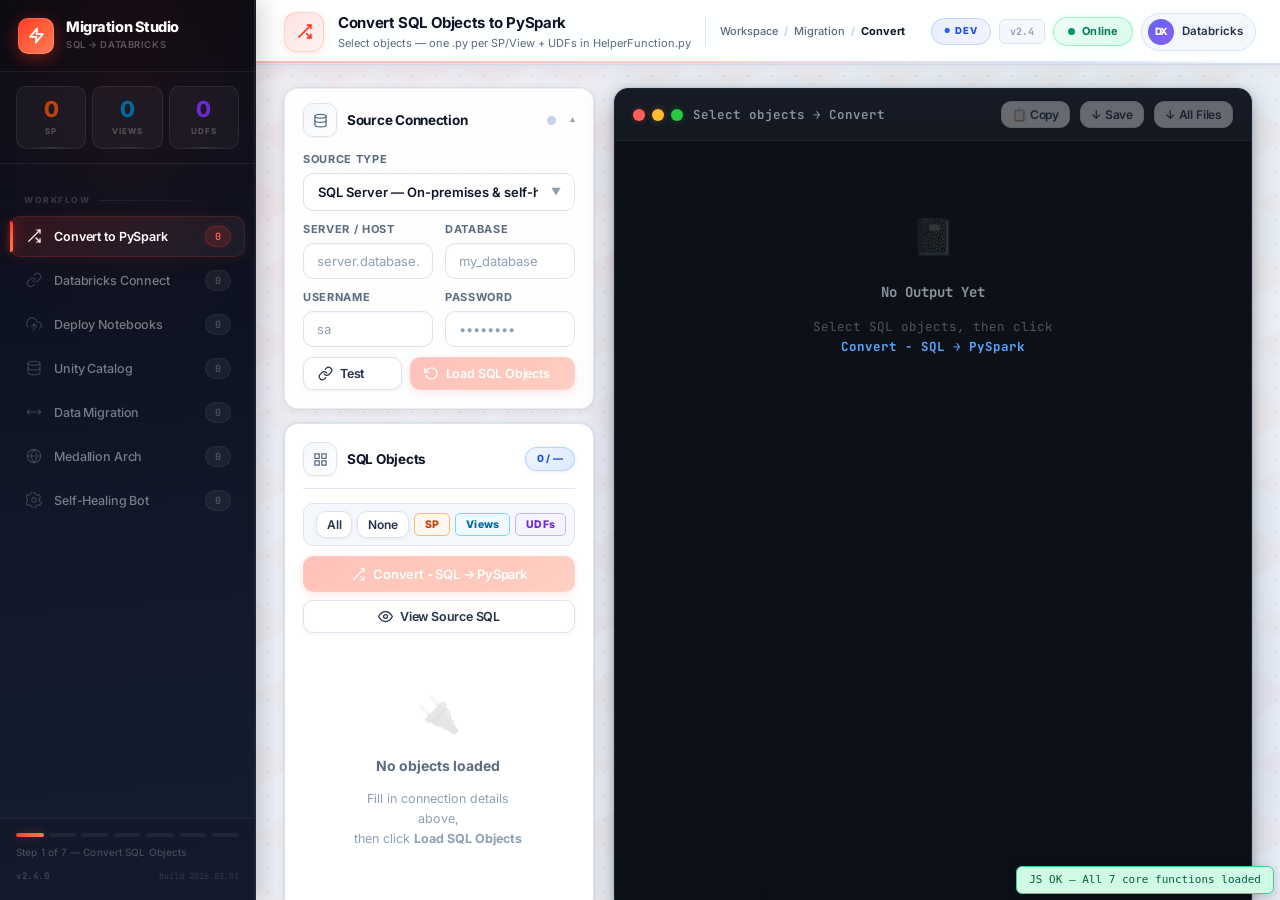
==== templates/index.html @ 10f0c303 "Initial commit: SQL to Databricks Migration Studio" ====
<!DOCTYPE html>
<html lang="en">
<head>
<meta charset="UTF-8">
<meta name="viewport" content="width=device-width, initial-scale=1.0">
<title>SQL → Databricks Migration Studio</title>
<link rel="preconnect" href="https://fonts.googleapis.com">
<link href="https://fonts.googleapis.com/css2?family=Inter:wght@300;400;500;600;700;800&family=JetBrains+Mono:wght@400;500&display=swap" rel="stylesheet">
<style>
:root {
  --font: 'Inter', system-ui, -apple-system, sans-serif;
  --font-mono: 'JetBrains Mono', 'Cascadia Code', 'Fira Code', monospace;
  /* ── Enterprise dark sidebar ── */
  --sb-bg: linear-gradient(175deg, #080b14 0%, #0d1120 30%, #111829 60%, #141e32 100%);
  --sb-surface: rgba(255,255,255,.04);
  --sb-border: rgba(255,255,255,.07);
  --sb-text: rgba(255,255,255,.44);
  --sb-text-hover: rgba(255,255,255,.82);
  --sb-text-active: #ffffff;
  /* ── Accent — Databricks signature red-orange ── */
  --accent-primary: #FF3621;
  --accent-primary-hover: #E82D18;
  --accent-glow: rgba(255,54,33,.15);
  --accent-glow-strong: rgba(255,54,33,.28);
  --accent-gradient: linear-gradient(135deg, #FF3621 0%, #FF5E3A 45%, #FF7A56 100%);
  /* ── Blues ── */
  --blue: #2563EB;
  --blue-light: #EFF6FF;
  --blue-border: #93C5FD;
  --blue-fg: #1D4ED8;
  /* ── Greens ── */
  --green: #059669;
  --green-light: #ECFDF5;
  --green-border: #6EE7B7;
  --green-fg: #047857;
  /* ── Reds ── */
  --red: #DC2626;
  --red-light: #FEF2F2;
  --red-border: #FCA5A5;
  --red-fg: #B91C1C;
  /* ── Amber ── */
  --amber: #D97706;
  --amber-light: #FFFBEB;
  --amber-border: #FCD34D;
  --amber-fg: #92400E;
  /* ── Type badges ── */
  --sp-c: #C2410C; --sp-bg: #FFF7ED; --sp-b: #FDBA74;
  --vw-c: #0369A1; --vw-bg: #F0F9FF; --vw-b: #7DD3FC;
  --udf-c: #6D28D9; --udf-bg: #F5F3FF; --udf-b: #C4B5FD;
  /* ── Content area ── */
  --bg: #EDF1F8;
  --surface: #FFFFFF;
  --surface-2: #F4F7FC;
  --surface-3: #E4ECF5;
  --border: #DDE4EF;
  --border-2: #C6D2E5;
  /* ── Text ── */
  --t1: #0D1526;
  --t2: #253148;
  --t3: #5A6B82;
  --t4: #8FA0B5;
  /* ── Radii ── */
  --r-xs: 4px; --r-sm: 6px; --r: 10px; --r-lg: 14px; --r-xl: 20px;
  /* ── Enterprise elevation system ── */
  --shadow-xs: 0 1px 2px rgba(13,21,38,.06);
  --shadow-sm: 0 1px 4px rgba(13,21,38,.08), 0 1px 2px rgba(13,21,38,.04);
  --shadow: 0 4px 8px -1px rgba(13,21,38,.1), 0 2px 4px -2px rgba(13,21,38,.06);
  --shadow-md: 0 12px 24px -4px rgba(13,21,38,.12), 0 4px 10px -4px rgba(13,21,38,.08);
  --shadow-lg: 0 24px 48px -8px rgba(13,21,38,.15), 0 8px 16px -6px rgba(13,21,38,.08);
  --shadow-card: 0 0 0 1px rgba(13,21,38,.05), 0 2px 10px rgba(13,21,38,.07);
  --shadow-card-hover: 0 0 0 1.5px rgba(37,99,235,.2), 0 8px 28px rgba(13,21,38,.12), 0 0 24px rgba(37,99,235,.05);
  /* ── Animation ── */
  --ease: 0.2s cubic-bezier(0.4, 0, 0.2, 1);
  --ease-spring: 0.35s cubic-bezier(0.34, 1.56, 0.64, 1);
  --ease-smooth: 0.4s cubic-bezier(0.25, 0.1, 0.25, 1);
  /* ── Layout ── */
  --sw: 256px;
  --hh: 64px;
}

/* ── RESET ── */
*,*::before,*::after { box-sizing:border-box; margin:0; padding:0; }
html, body { height:100%; overflow:hidden; }
body {
  background:var(--bg); color:var(--t1); font-family:var(--font);
  font-size:13.5px; line-height:1.55;
  -webkit-font-smoothing:antialiased; -moz-osx-font-smoothing:grayscale;
}

/* ── SCROLLBAR (enterprise thin) ── */
::-webkit-scrollbar { width:5px; height:5px; }
::-webkit-scrollbar-track { background:rgba(0,0,0,.04); }
::-webkit-scrollbar-thumb { background:var(--border-2); border-radius:99px; }
::-webkit-scrollbar-thumb:hover { background:var(--t4); }

/* ── FOCUS RING ── */
*:focus-visible { outline:2px solid rgba(37,99,235,.5); outline-offset:2px; border-radius:4px; }

/* ── APP LAYOUT ── */
#app { display:flex; height:100vh; }

/* ════════════════════════════════════════════════════════
   ANIMATED MESH-GRADIENT BACKGROUND (Databricks-inspired)
   ════════════════════════════════════════════════════════ */
#content::before {
  content:''; position:absolute; inset:0; z-index:0; pointer-events:none;
  background:
    radial-gradient(ellipse 60% 50% at 10% 15%, rgba(255,54,33,.05) 0%, transparent 70%),
    radial-gradient(ellipse 45% 55% at 90% 80%, rgba(37,99,235,.05) 0%, transparent 70%),
    radial-gradient(ellipse 50% 40% at 50% 50%, rgba(99,102,241,.03) 0%, transparent 70%),
    radial-gradient(ellipse 40% 35% at 80% 10%, rgba(5,150,105,.03) 0%, transparent 70%);
  animation:meshDrift 20s ease-in-out infinite alternate;
}
@keyframes meshDrift {
  0%   { opacity:.7; filter:hue-rotate(0deg); }
  50%  { opacity:1;  filter:hue-rotate(8deg); }
  100% { opacity:.7; filter:hue-rotate(-4deg); }
}

/* Subtle floating geometric pattern overlay */
#content::after {
  content:''; position:absolute; inset:0; z-index:0; pointer-events:none; opacity:.018;
  background-image:
    linear-gradient(30deg, var(--accent-primary) 12%, transparent 12.5%, transparent 87%, var(--accent-primary) 87.5%, var(--accent-primary)),
    linear-gradient(150deg, var(--accent-primary) 12%, transparent 12.5%, transparent 87%, var(--accent-primary) 87.5%, var(--accent-primary)),
    linear-gradient(30deg, var(--accent-primary) 12%, transparent 12.5%, transparent 87%, var(--accent-primary) 87.5%, var(--accent-primary)),
    linear-gradient(150deg, var(--accent-primary) 12%, transparent 12.5%, transparent 87%, var(--accent-primary) 87.5%, var(--accent-primary)),
    linear-gradient(60deg, rgba(59,130,246,.6) 25%, transparent 25.5%, transparent 75%, rgba(59,130,246,.6) 75%, rgba(59,130,246,.6)),
    linear-gradient(60deg, rgba(59,130,246,.6) 25%, transparent 25.5%, transparent 75%, rgba(59,130,246,.6) 75%, rgba(59,130,246,.6));
  background-size:80px 140px;
  background-position:0 0, 0 0, 40px 70px, 40px 70px, 0 0, 40px 70px;
  animation:patternShift 30s linear infinite;
}
@keyframes patternShift {
  0%   { transform:translateX(0) translateY(0); }
  100% { transform:translateX(40px) translateY(70px); }
}

/* ════════════════════════════════════════════════════════════════════════════
   SIDEBAR — Premium glassmorphism dark panel
   ════════════════════════════════════════════════════════════════════════════ */
#sidebar {
  width:var(--sw); flex-shrink:0; background:var(--sb-bg);
  display:flex; flex-direction:column; overflow:hidden;
  border-right:1px solid rgba(255,255,255,.06);
  position:relative; z-index:10;
  box-shadow:4px 0 24px rgba(0,0,0,.2);
}
/* Ambient glow on sidebar */
#sidebar::before {
  content:''; position:absolute; top:-40%; left:-30%; width:160%; height:80%;
  background:radial-gradient(ellipse, rgba(255,54,33,.08) 0%, transparent 70%);
  pointer-events:none; z-index:0;
  animation:sidebarGlow 12s ease-in-out infinite alternate;
}
@keyframes sidebarGlow {
  0%   { opacity:.5; transform:translateY(0); }
  100% { opacity:1;  transform:translateY(20%); }
}
#sidebar::after {
  content:''; position:absolute; top:0; right:0; bottom:0; width:1px;
  background:linear-gradient(180deg, rgba(255,255,255,.1) 0%, rgba(255,54,33,.1) 50%, rgba(255,255,255,.03) 100%);
  z-index:1;
}

/* Logo area */
.sb-logo {
  padding:0 18px; height:72px;
  display:flex; align-items:center; flex-shrink:0;
  border-bottom:1px solid var(--sb-border);
  position:relative; z-index:1;
  background:rgba(0,0,0,.12);
}
.brand { display:flex; align-items:center; gap:12px; }
.brand-ico {
  width:36px; height:36px; flex-shrink:0; display:flex; align-items:center; justify-content:center;
  position:relative; border-radius:10px;
  background:var(--accent-gradient);
  box-shadow:0 4px 16px rgba(255,54,33,.4), 0 0 0 1px rgba(255,255,255,.15) inset;
  transition:all .3s ease;
}
.brand-ico:hover { transform:scale(1.08) rotate(-2deg); box-shadow:0 6px 24px rgba(255,54,33,.5); }
.brand-ico svg { width:17px; height:17px; fill:none; stroke:#fff; stroke-width:2.5; stroke-linecap:round; stroke-linejoin:round; position:relative; z-index:1; }
.brand-name { font-size:14.5px; font-weight:800; color:#fff; letter-spacing:-.03em; line-height:1.2; }
.brand-sub { font-size:9.5px; color:rgba(255,255,255,.3); margin-top:3px; font-weight:600; letter-spacing:.06em; text-transform:uppercase; }
/* Stats bar */
.sb-stats {
  display:grid; grid-template-columns:1fr 1fr 1fr; gap:6px;
  padding:14px 16px; border-bottom:1px solid var(--sb-border); flex-shrink:0;
  position:relative; z-index:1;
}
.stat-pill {
  background:rgba(255,255,255,.04); border:1px solid rgba(255,255,255,.07); border-radius:10px;
  padding:11px 6px; text-align:center; transition:all .25s ease;
  position:relative; overflow:hidden; cursor:default;
}
.stat-pill::before {
  content:''; position:absolute; inset:0; opacity:0;
  background:linear-gradient(135deg, rgba(255,255,255,.07) 0%, transparent 100%);
  transition:opacity .25s;
}
.stat-pill::after {
  content:''; position:absolute; bottom:0; left:20%; right:20%; height:1px;
  background:linear-gradient(90deg, transparent, rgba(255,255,255,.12), transparent);
}
.stat-pill:hover::before { opacity:1; }
.stat-pill:hover { border-color:rgba(255,255,255,.14); transform:translateY(-2px); box-shadow:0 4px 16px rgba(0,0,0,.2); }
.stat-pill .n { font-size:22px; font-weight:800; line-height:1; position:relative; }
.stat-pill .l { font-size:8px; color:rgba(255,255,255,.26); text-transform:uppercase; letter-spacing:.12em; margin-top:5px; font-weight:700; position:relative; }

/* ── Source Analysis Card ── */
.an-distbar { height:8px; background:rgba(0,0,0,.06); border-radius:4px; overflow:hidden; margin:0 16px 14px; }
.an-distbar-inner { height:100%; display:flex; border-radius:4px; overflow:hidden; }
.an-bar-seg { height:100%; transition:width .5s ease; }
.an-types { display:grid; grid-template-columns:1fr 1fr 1fr; gap:8px; margin:0 16px 14px; }
.an-type-block { border:1px solid; border-radius:8px; padding:10px 6px; text-align:center; }
.an-type-n { display:block; font-size:20px; font-weight:800; line-height:1; }
.an-type-l { display:block; font-size:9px; color:var(--t3); text-transform:uppercase; letter-spacing:.08em; margin-top:3px; font-weight:600; }
.an-tabs { display:flex; border-bottom:1px solid var(--border); margin:0 16px 0; }
.an-tab { flex:1; background:none; border:none; border-bottom:2px solid transparent; padding:7px 4px; font-size:10.5px; font-weight:700; color:var(--t3); cursor:pointer; font-family:var(--font); letter-spacing:.06em; text-transform:uppercase; transition:all .15s; margin-bottom:-1px; }
.an-tab.active { color:var(--accent-primary); border-bottom-color:var(--accent-primary); }
.an-tab:hover:not(.active) { color:var(--t2); background:var(--hover); }
.an-list { max-height:170px; overflow-y:auto; padding:6px 0 6px; }
.an-item { display:flex; align-items:center; gap:8px; padding:6px 16px; cursor:pointer; transition:background .12s; }
.an-item:hover { background:var(--hover); }
.an-item-dot { width:6px; height:6px; border-radius:50%; flex-shrink:0; }
.an-item-name { flex:1; font-size:11.5px; color:var(--t1); font-weight:500; white-space:nowrap; overflow:hidden; text-overflow:ellipsis; }
.an-cx { font-size:9px; font-weight:800; padding:2px 6px; border-radius:4px; letter-spacing:.05em; flex-shrink:0; text-transform:uppercase; }
.an-empty { padding:16px; font-size:12px; color:var(--t3); text-align:center; }
.an-sel-row { display:flex; align-items:center; justify-content:space-between; padding:8px 16px 10px; border-top:1px solid var(--border); margin-top:4px; }
.an-sel-label { font-size:10.5px; color:var(--t3); font-weight:600; }
.an-sel-badges { display:flex; gap:5px; }
.an-sel-badge { font-size:9px; font-weight:800; padding:2px 7px; border-radius:99px; min-width:18px; text-align:center; transition:opacity .2s; }

/* Navigation */
.sb-nav { flex:1; padding:14px 10px; display:flex; flex-direction:column; gap:3px; overflow-y:auto; position:relative; z-index:1; }
.sb-sec {
  font-size:9px; font-weight:800; color:rgba(255,255,255,.18);
  text-transform:uppercase; letter-spacing:.16em; padding:14px 12px 6px; user-select:none;
}
.nav-btn {
  display:flex; align-items:center; gap:10px; padding:10px 14px; width:100%;
  border:none; background:transparent; color:var(--sb-text); border-radius:var(--r);
  cursor:pointer; font-size:12.5px; font-weight:500; text-align:left;
  font-family:var(--font); transition:all .18s ease; position:relative;
  letter-spacing:-.01em;
}
.nav-btn:hover {
  background:rgba(255,255,255,.06); color:var(--sb-text-hover);
  transform:translateX(3px);
}
.nav-btn.active {
  background:linear-gradient(135deg, rgba(255,54,33,.14) 0%, rgba(255,255,255,.05) 100%);
  color:#fff; font-weight:600;
  box-shadow:0 0 0 1px rgba(255,54,33,.18) inset, 0 2px 12px rgba(255,54,33,.1);
}
.nav-btn.active::before {
  content:''; position:absolute; left:0; top:5px; bottom:5px; width:3px;
  background:var(--accent-gradient); border-radius:0 4px 4px 0;
  box-shadow:0 0 14px rgba(255,54,33,.6), 0 0 5px rgba(255,54,33,.4);
}
.nav-ico { width:20px; height:20px; display:flex; align-items:center; justify-content:center; flex-shrink:0; opacity:.4; transition:all var(--ease); }
.nav-btn.active .nav-ico { opacity:1; filter:drop-shadow(0 0 4px rgba(255,54,33,.3)); }
.nav-btn:hover .nav-ico { opacity:.65; }
.nav-ico svg { width:16px; height:16px; fill:none; stroke:currentColor; stroke-width:1.8; stroke-linecap:round; stroke-linejoin:round; }
.nav-badge {
  margin-left:auto; font-size:10px; font-weight:700; font-family:var(--font-mono);
  background:rgba(255,255,255,.05); color:rgba(255,255,255,.22);
  padding:3px 9px; border-radius:20px; border:1px solid rgba(255,255,255,.06);
  transition:all var(--ease);
}
.nav-btn.active .nav-badge {
  background:rgba(255,54,33,.15); color:rgba(255,107,91,.95);
  border-color:rgba(255,54,33,.25);
  box-shadow:0 0 8px rgba(255,54,33,.1);
}

/* Footer / progress bar */
.sb-footer { padding:14px 16px 16px; border-top:1px solid var(--sb-border); flex-shrink:0; position:relative; z-index:1; background:rgba(0,0,0,.12); }
.sb-footer-meta {
  display:flex; align-items:center; justify-content:space-between; margin-top:10px;
}
.sb-ver { font-size:9px; color:rgba(255,255,255,.2); font-weight:600; letter-spacing:.06em; font-family:var(--font-mono); }
.sb-build { font-size:8.5px; color:rgba(255,255,255,.15); font-family:var(--font-mono); }
.wf-bar { display:flex; gap:5px; margin-bottom:8px; }
.wf-step {
  flex:1; height:3.5px; border-radius:99px; background:rgba(255,255,255,.06);
  transition:all .6s cubic-bezier(0.4, 0, 0.2, 1);
}
.wf-step.done { background:linear-gradient(90deg, #10B981, #34D399); box-shadow:0 0 8px rgba(16,185,129,.35); }
.wf-step.active { background:var(--accent-gradient); box-shadow:0 0 8px rgba(255,54,33,.35); }
.wf-lbl { font-size:10px; color:rgba(255,255,255,.22); font-weight:500; letter-spacing:.01em; }

/* ════════════════════════════════════════════════════════════════════════════
   MAIN AREA
   ════════════════════════════════════════════════════════════════════════════ */
#main { flex:1; display:flex; flex-direction:column; min-width:0; overflow:hidden; }

/* ══ Enterprise Top Bar ══ */
#topbar {
  height:var(--hh); background:rgba(255,255,255,.94);
  backdrop-filter:blur(20px) saturate(1.8);
  -webkit-backdrop-filter:blur(20px) saturate(1.8);
  border-bottom:1px solid rgba(200,215,235,.7);
  display:flex; align-items:center; padding:0 24px 0 28px; gap:14px; flex-shrink:0;
  box-shadow:0 1px 0 rgba(200,215,235,.8), 0 4px 16px rgba(13,21,38,.05);
  position:relative; z-index:5;
}
#topbar::after {
  content:''; position:absolute; bottom:0; left:0; right:0; height:2px;
  background:linear-gradient(90deg, var(--accent-primary) 0%, #FF7A56 40%, rgba(37,99,235,.5) 80%, transparent 100%);
  opacity:.35;
}
.top-icon-wrap {
  width:40px; height:40px; border-radius:12px;
  background:linear-gradient(135deg, rgba(255,54,33,.14) 0%, rgba(255,54,33,.06) 100%);
  border:1px solid rgba(255,54,33,.15);
  display:flex; align-items:center; justify-content:center; flex-shrink:0;
  transition:all .3s ease; box-shadow:0 2px 8px rgba(255,54,33,.1);
}
.top-icon-wrap:hover { transform:scale(1.06) rotate(-3deg); box-shadow:0 4px 16px rgba(255,54,33,.2); }
.top-icon-wrap svg { width:17px; height:17px; fill:none; stroke:var(--accent-primary); stroke-width:2.2; stroke-linecap:round; stroke-linejoin:round; }
.top-breadcrumb {
  display:flex; align-items:center; gap:6px; font-size:11px; color:var(--t4);
  font-weight:500; flex-shrink:0;
}
.top-breadcrumb span { color:var(--t3); }
.top-breadcrumb .bc-sep { opacity:.4; }
.top-breadcrumb .bc-cur { color:var(--t1); font-weight:700; }
.top-divider { width:1px; height:28px; background:var(--border); flex-shrink:0; }
.top-title { font-size:15px; font-weight:700; color:var(--t1); letter-spacing:-.025em; }
.top-sub { font-size:11px; color:var(--t3); margin-top:1px; font-weight:400; }
.top-right { margin-left:auto; display:flex; align-items:center; gap:8px; }
.env-badge {
  display:inline-flex; align-items:center; gap:5px;
  font-size:9.5px; font-weight:800; letter-spacing:.1em; text-transform:uppercase;
  padding:5px 12px; border-radius:99px;
  background:linear-gradient(135deg, rgba(37,99,235,.1), rgba(99,102,241,.08));
  border:1px solid rgba(37,99,235,.2); color:#1D4ED8;
}
.env-badge::before { content:'●'; font-size:7px; color:#2563EB; }
.ver-tag {
  font-size:10px; font-weight:700; color:var(--t4); font-family:var(--font-mono);
  background:var(--surface-2); border:1px solid var(--border);
  padding:4px 10px; border-radius:var(--r-sm);
}
.user-chip {
  display:flex; align-items:center; gap:8px; padding:5px 12px 5px 6px;
  background:var(--surface-2); border:1px solid var(--border);
  border-radius:99px; cursor:pointer; transition:all .2s ease;
}
.user-chip:hover { background:var(--surface-3); border-color:var(--border-2); }
.user-avatar {
  width:26px; height:26px; border-radius:50%; flex-shrink:0;
  background:linear-gradient(135deg, #6366F1, #8B5CF6);
  display:flex; align-items:center; justify-content:center;
  font-size:10px; font-weight:800; color:#fff; letter-spacing:-.5px;
}
.user-name { font-size:11.5px; font-weight:600; color:var(--t2); }
.status-chip {
  display:flex; align-items:center; gap:7px; padding:5px 14px;
  background:linear-gradient(135deg, rgba(236,253,245,.95) 0%, rgba(209,250,229,.8) 100%);
  border:1px solid rgba(110,231,183,.6);
  border-radius:99px; font-size:11px; color:var(--green-fg); font-weight:700;
  box-shadow:0 1px 6px rgba(16,185,129,.1);
  letter-spacing:.01em;
}
.dot-pulse {
  width:7px; height:7px; border-radius:50%;
  background:var(--green);
  box-shadow:0 0 0 0 rgba(5,150,105,.5);
  animation:pulse-ring 2s ease-out infinite;
}
@keyframes pulse-ring {
  0%   { box-shadow:0 0 0 0 rgba(5,150,105,.45); }
  70%  { box-shadow:0 0 0 8px rgba(5,150,105,0); }
  100% { box-shadow:0 0 0 0 rgba(5,150,105,0); }
}

/* ── Content ── */
#content { flex:1; overflow-y:auto; position:relative; background:var(--bg); }
.tab-pane { display:none; height:auto; min-height:100%; padding:24px 28px 48px; gap:20px; overflow:visible; position:relative; z-index:1; }
.tab-pane.active { display:flex; animation:fadeUp .25s ease; }
@keyframes fadeUp { from { opacity:0; transform:translateY(8px); } to { opacity:1; transform:translateY(0); } }
.l-col { width:310px; min-width:270px; display:flex; flex-direction:column; gap:14px; overflow-y:visible; flex-shrink:0; }
.r-col { flex:1; display:flex; flex-direction:column; gap:14px; min-width:0; overflow-y:visible; flex-shrink:0; }
.tab-pane .card { flex-shrink:0; }

/* ════════════════════════════════════════════════════════════════════════════
   CARDS — Glassmorphism with subtle glow
   ════════════════════════════════════════════════════════════════════════════ */
.card {
  background:#fff; border:1px solid var(--border); border-radius:var(--r-lg);
  padding:18px; position:relative; overflow:hidden;
  box-shadow:var(--shadow-card); transition:all .28s cubic-bezier(0.4, 0, 0.2, 1);
}
.card::before {
  content:''; position:absolute; top:0; left:0; right:0; height:2px;
  background:linear-gradient(90deg, var(--blue) 0%, rgba(99,102,241,.5) 50%, transparent 100%);
  opacity:0; transition:opacity .3s;
}
.card:hover { box-shadow:var(--shadow-card-hover); transform:translateY(-2px); border-color:rgba(186,198,218,.8); }
.card:hover::before { opacity:.7; }
.card-hd {
  display:flex; align-items:center; gap:10px; margin-bottom:14px;
  padding-bottom:12px; border-bottom:1px solid var(--border);
}
.card-ico {
  width:34px; height:34px; border-radius:var(--r);
  background:linear-gradient(135deg, var(--surface-2) 0%, #fff 100%);
  border:1px solid var(--border);
  display:flex; align-items:center; justify-content:center; flex-shrink:0;
  transition:all .28s ease; box-shadow:var(--shadow-xs);
}
.card:hover .card-ico {
  background:linear-gradient(135deg, #EFF6FF 0%, #DBEAFE 100%);
  border-color:rgba(147,197,253,.7);
  box-shadow:0 0 14px rgba(37,99,235,.12);
  transform:scale(1.07) rotate(-2deg);
}
.card-ico svg { width:15px; height:15px; fill:none; stroke:var(--t3); stroke-width:2; stroke-linecap:round; stroke-linejoin:round; transition:all .28s ease; }
.card:hover .card-ico svg { stroke:var(--blue); }
.card-title { font-size:13.5px; font-weight:700; color:var(--t1); letter-spacing:-.02em; flex:1; }

/* ── OBJECT LIST ── */
.sel-toolbar {
  display:flex; align-items:center; gap:5px; padding:7px 12px;
  background:linear-gradient(135deg, var(--surface-2) 0%, rgba(241,245,249,.6) 100%);
  border:1px solid var(--border); border-radius:var(--r);
  margin-bottom:10px;
}
.sel-count {
  margin-left:auto; font-size:10px; font-weight:800; color:var(--blue-fg);
  background:linear-gradient(135deg, #EFF6FF 0%, #DBEAFE 100%);
  border:1px solid rgba(147,197,253,.6);
  padding:3px 11px; border-radius:99px;
  box-shadow:0 1px 4px rgba(37,99,235,.1); letter-spacing:.01em;
}

/* ── SOURCE CONNECTION CARD ── */
.src-conn-card {
  background:rgba(255,255,255,.94); border:1px solid rgba(226,232,240,.7);
  border-radius:var(--r-lg); box-shadow:var(--shadow-card); flex-shrink:0;
  transition:all .3s ease; overflow:visible;
}
.src-conn-card:hover { box-shadow:var(--shadow-card-hover); }
.src-conn-hd { display:flex; align-items:center; gap:10px; padding:14px 18px; cursor:pointer; user-select:none; transition:var(--ease); border-radius:var(--r-lg); }
.src-conn-hd:hover { background:rgba(241,245,249,.6); }
.src-conn-body { padding:0 18px 18px; display:flex; flex-direction:column; gap:10px; overflow:visible; }
.src-conn-body.collapsed { display:none; }
.src-conn-dot { width:9px; height:9px; border-radius:50%; background:var(--border-2); flex-shrink:0; margin-left:auto; transition:all .3s; }
.src-conn-dot.ok { background:var(--green); box-shadow:0 0 0 4px rgba(16,185,129,.12), 0 0 8px rgba(16,185,129,.2); }
.src-conn-dot.err { background:var(--red); box-shadow:0 0 0 4px rgba(239,68,68,.12), 0 0 8px rgba(239,68,68,.2); }
.src-conn-chv { font-size:10px; color:var(--t4); transition:transform .25s cubic-bezier(0.4, 0, 0.2, 1); margin-left:4px; }
.src-conn-chv.open { transform:rotate(180deg); }
.form-row-2 { display:grid; grid-template-columns:1fr 1fr; gap:10px; }

/* ── SOURCE TYPE SELECT ── */
.src-select-wrap { position:relative; width:100%; }
.src-select-wrap::after { content:'\25BC'; position:absolute; right:14px; top:50%; transform:translateY(-50%); font-size:10px; color:var(--t4); pointer-events:none; }
.src-select {
  width:100%; padding:10px 36px 10px 14px; font-size:13px; font-weight:600; font-family:var(--font);
  color:var(--t1); background:var(--surface); border:1px solid var(--border); border-radius:var(--r);
  appearance:none; -webkit-appearance:none; cursor:pointer;
  transition:all .2s ease; outline:none;
}
.src-select:hover { border-color:var(--t4); background:var(--surface-2); box-shadow:0 2px 8px rgba(0,0,0,.04); }
.src-select:focus { border-color:var(--blue); box-shadow:0 0 0 3px rgba(59,130,246,.12), 0 4px 12px rgba(59,130,246,.08); }
.src-select option { padding:8px 14px; font-size:13px; }
.src-msg { font-size:11.5px; padding:8px 10px; border-radius:var(--r); display:none; }

/* ── OBJECT SCROLL ── */
.obj-scroll { flex:1; overflow-y:auto; display:flex; flex-direction:column; gap:2px; padding-right:2px; }
.grp-hd {
  display:flex; align-items:center; gap:8px; padding:9px 14px;
  background:linear-gradient(135deg, var(--surface-2) 0%, rgba(241,245,249,.6) 100%);
  border:1px solid var(--border); border-radius:var(--r);
  cursor:pointer; user-select:none; transition:all .2s ease; margin-bottom:3px;
}
.grp-hd:hover { border-color:var(--border-2); background:var(--surface-3); transform:translateX(2px); }
.grp-dot { width:8px; height:8px; border-radius:50%; flex-shrink:0; box-shadow:0 0 6px currentColor; }
.grp-lbl { font-size:10.5px; font-weight:800; text-transform:uppercase; letter-spacing:.07em; flex:1; }
.grp-badge { font-size:10px; font-weight:700; padding:2px 9px; border-radius:99px; background:var(--surface); color:var(--t3); border:1px solid var(--border); }
.grp-chv { font-size:10px; color:var(--t4); transition:transform .2s; }
.obj-item {
  display:flex; align-items:center; gap:9px; padding:9px 12px; border-radius:var(--r);
  cursor:pointer; border:1px solid transparent; transition:all .18s ease; margin-bottom:1px;
}
.obj-item:hover { background:rgba(237,241,248,.8); border-color:var(--border); transform:translateX(2px); }
.obj-item.selected { background:linear-gradient(135deg, #EFF6FF 0%, #DBEAFE 80%); border-color:rgba(147,197,253,.7); box-shadow:0 0 10px rgba(37,99,235,.07); }
.obj-item input[type=checkbox] { display:none; }
.chk {
  width:17px; height:17px; border:1.5px solid var(--border-2); border-radius:5px;
  flex-shrink:0; display:flex; align-items:center; justify-content:center;
  font-size:9.5px; color:transparent; transition:all .2s ease;
}
.obj-item.selected .chk {
  background:linear-gradient(135deg, var(--blue) 0%, #60A5FA 100%);
  border-color:var(--blue); color:#fff;
  box-shadow:0 0 0 3px rgba(59,130,246,.12), 0 2px 6px rgba(59,130,246,.2);
}
.obj-info { flex:1; min-width:0; }
.obj-name { font-size:12.5px; font-weight:600; color:var(--t1); white-space:nowrap; overflow:hidden; text-overflow:ellipsis; }
.obj-desc { font-size:10.5px; color:var(--t4); white-space:nowrap; overflow:hidden; text-overflow:ellipsis; margin-top:2px; }
.badge {
  font-size:9px; font-weight:800; letter-spacing:.05em; padding:3px 9px;
  border-radius:6px; flex-shrink:0; border:1px solid; text-transform:uppercase;
}
.bsp  { background:var(--sp-bg);  color:var(--sp-c);  border-color:var(--sp-b); }
.bvw  { background:var(--vw-bg);  color:var(--vw-c);  border-color:var(--vw-b); }
.budf { background:var(--udf-bg); color:var(--udf-c); border-color:var(--udf-b); }
.sql-btn {
  padding:5px 10px; font-size:10.5px; font-weight:700; border:1px solid var(--border);
  border-radius:var(--r-sm); background:var(--surface); color:var(--t3); cursor:pointer;
  white-space:nowrap; font-family:var(--font-mono); transition:all .2s ease; letter-spacing:.02em;
}
.sql-btn:hover { border-color:var(--blue); color:var(--blue-fg); background:var(--blue-light); box-shadow:0 2px 8px rgba(59,130,246,.1); transform:translateY(-1px); }

/* ════════════════════════════════════════════════════════════════════════════
   BUTTONS — Premium gradient with depth and micro-interactions
   ════════════════════════════════════════════════════════════════════════════ */
.btn {
  display:inline-flex; align-items:center; gap:7px; padding:10px 20px;
  border-radius:var(--r); border:none; cursor:pointer; font-size:13px;
  font-weight:600; font-family:var(--font); transition:all .22s cubic-bezier(0.4, 0, 0.2, 1);
  white-space:nowrap; flex-shrink:0; position:relative; overflow:hidden;
  letter-spacing:-.015em; user-select:none;
}
.btn svg { width:15px; height:15px; fill:none; stroke:currentColor; stroke-width:2; stroke-linecap:round; stroke-linejoin:round; flex-shrink:0; }
.btn:disabled { opacity:.35; cursor:not-allowed; }
.btn-primary {
  background:var(--accent-gradient); color:#fff;
  box-shadow:0 2px 6px rgba(255,54,33,.25), 0 0 0 1px rgba(255,255,255,.1) inset, 0 4px 16px rgba(255,54,33,.12);
}
.btn-primary::before {
  content:''; position:absolute; inset:0;
  background:linear-gradient(135deg, rgba(255,255,255,.15) 0%, transparent 60%);
  transition:opacity .3s; pointer-events:none;
}
.btn-primary:not(:disabled):hover {
  background:linear-gradient(135deg, var(--accent-primary-hover) 0%, #FF4C33 50%, #FF7355 100%);
  box-shadow:0 6px 20px rgba(255,54,33,.4), 0 0 0 1px rgba(255,255,255,.12) inset;
  transform:translateY(-2px);
}
.btn-primary:active { transform:translateY(0); box-shadow:0 1px 4px rgba(255,54,33,.3); }
.btn-success {
  background:linear-gradient(135deg, #10B981 0%, #34D399 50%, #6EE7B7 100%); color:#fff;
  box-shadow:0 2px 6px rgba(16,185,129,.25), 0 4px 16px rgba(16,185,129,.12);
}
.btn-success::before {
  content:''; position:absolute; inset:0;
  background:linear-gradient(135deg, rgba(255,255,255,.12) 0%, transparent 60%);
  pointer-events:none;
}
.btn-success:not(:disabled):hover {
  background:linear-gradient(135deg, #059669 0%, #10B981 50%, #34D399 100%);
  box-shadow:0 6px 20px rgba(16,185,129,.4);
  transform:translateY(-2px);
}
.btn-ghost {
  background:#fff; border:1.5px solid var(--border);
  color:var(--t2); box-shadow:0 1px 4px rgba(13,21,38,.06);
}
.btn-ghost:not(:disabled):hover { background:var(--surface-2); border-color:var(--border-2); color:var(--t1); transform:translateY(-1px); box-shadow:var(--shadow-sm); }
.btn-ghost.active { background:rgba(255,54,33,.08); border-color:rgba(255,54,33,.25); color:var(--accent-primary); font-weight:700; }
.btn-outline { background:transparent; border:1px solid var(--border-2); color:var(--t2); }
.btn-outline:not(:disabled):hover { border-color:var(--blue); color:var(--blue-fg); background:var(--blue-light); transform:translateY(-1px); }
.btn-sm  { padding:8px 14px; font-size:12.5px; }
.btn-xs  { padding:5px 10px; font-size:12px; }
.btn-full { width:100%; justify-content:center; }
.btn-prog { position:absolute; left:0; top:0; bottom:0; background:rgba(255,255,255,.15); border-radius:inherit; transition:width .25s ease; pointer-events:none; }

/* ════════════════════════════════════════════════════════════════════════════
   CODE BOX — Rich dark editor with premium depth
   ════════════════════════════════════════════════════════════════════════════ */
.code-box {
  background:#0D1117; border:1px solid #1C2333; border-radius:var(--r-lg);
  display:flex; flex-direction:column; flex:1; min-height:0; overflow:hidden;
  box-shadow:0 8px 32px rgba(0,0,0,.2), 0 2px 8px rgba(0,0,0,.15), inset 0 1px 0 rgba(255,255,255,.04);
}
.code-toolbar {
  display:flex; align-items:center; gap:10px; padding:12px 18px;
  background:linear-gradient(180deg, #161B26 0%, #131820 100%);
  border-bottom:1px solid #1C2333; flex-shrink:0;
}
.win-btns { display:flex; gap:7px; }
.win-btn { width:12px; height:12px; border-radius:50%; border:none; cursor:default; transition:all .2s; }
.win-btn.r { background:#FF5F57; box-shadow:0 0 6px rgba(255,95,87,.3); }
.win-btn.a { background:#FEBC2E; box-shadow:0 0 6px rgba(254,188,46,.3); }
.win-btn.g { background:#28C840; box-shadow:0 0 6px rgba(40,200,64,.3); }
.code-fname { font-size:12.5px; font-weight:600; color:#8B949E; display:flex; align-items:center; gap:8px; flex:1; min-width:0; font-family:var(--font-mono); }
.py-badge {
  font-size:9px; font-weight:800; padding:3px 10px;
  background:linear-gradient(135deg, rgba(88,166,255,.15) 0%, rgba(88,166,255,.08) 100%);
  color:#58A6FF; border:1px solid rgba(88,166,255,.2); border-radius:6px;
  flex-shrink:0; font-family:var(--font); letter-spacing:.05em;
}
.editor {
  flex:1; overflow:auto; padding:20px 22px; font-family:var(--font-mono);
  font-size:12.5px; line-height:1.75; color:#C9D1D9; white-space:pre; tab-size:2;
  background:linear-gradient(180deg, #0D1117 0%, #0B0F16 100%);
}

/* ── NOTEBOOK TABS ── */
.nb-bar {
  display:flex; gap:4px; flex-wrap:wrap; padding:9px 16px;
  background:linear-gradient(180deg, #161B26 0%, #131820 100%);
  border-bottom:1px solid #1C2333; flex-shrink:0;
}
.nb-tab {
  display:flex; align-items:center; gap:5px; padding:6px 13px; font-size:11.5px;
  font-weight:600; border-radius:7px; border:1px solid #252D3A; background:transparent;
  color:#4B5563; cursor:pointer; transition:all .2s ease; font-family:var(--font); white-space:nowrap;
}
.nb-tab:hover { color:#8B949E; background:rgba(255,255,255,.04); border-color:#384050; }
.nb-tab.active { background:rgba(255,255,255,.07); color:#F0F6FC; border-color:#58A6FF; box-shadow:0 0 8px rgba(88,166,255,.1); }
.nb-tab.helper { color:#7C3AED; border-color:rgba(124,58,237,.25); }
.nb-tab.helper.active { background:rgba(124,58,237,.12); color:#C4B5FD; box-shadow:0 0 8px rgba(124,58,237,.1); }
.nb-tab.sp { color:var(--sp-c); border-color:rgba(234,88,12,.2); } .nb-tab.sp.active { background:rgba(234,88,12,.1); box-shadow:0 0 8px rgba(234,88,12,.08); }
.nb-tab.vw { color:var(--vw-c); border-color:rgba(2,132,199,.2); } .nb-tab.vw.active { background:rgba(2,132,199,.1); box-shadow:0 0 8px rgba(2,132,199,.08); }
.nb-tab.ud { color:var(--udf-c); border-color:rgba(124,58,237,.2); } .nb-tab.ud.active { background:rgba(124,58,237,.1); box-shadow:0 0 8px rgba(124,58,237,.08); }

/* ── SOURCE PANEL ── */
.src-panel {
  background:rgba(255,255,255,.92); border:1px solid var(--border); border-radius:var(--r-lg);
  overflow:hidden; flex-shrink:0; animation:slideDown .25s cubic-bezier(0.34, 1.56, 0.64, 1);
  box-shadow:var(--shadow-md); backdrop-filter:blur(8px);
}
@keyframes slideDown { from { opacity:0; transform:translateY(-10px) scale(.98); } to { opacity:1; transform:translateY(0) scale(1); } }
.src-hd { display:flex; align-items:center; gap:8px; padding:11px 18px; background:rgba(241,245,249,.6); border-bottom:1px solid rgba(226,232,240,.5); }
.src-hd-lbl { font-size:10.5px; font-weight:800; letter-spacing:.08em; text-transform:uppercase; color:var(--t3); }
.src-body { max-height:180px; overflow-y:auto; padding:16px 20px; font-family:var(--font-mono); font-size:11.5px; line-height:1.7; color:#334155; white-space:pre-wrap; word-break:break-word; background:rgba(248,250,252,.7); }

/* ════════════════════════════════════════════════════════════════════════════
   FORMS — Refined inputs with smooth focus
   ════════════════════════════════════════════════════════════════════════════ */
.form-grp { display:flex; flex-direction:column; gap:5px; }
.form-lbl {
  font-size:11px; font-weight:700; color:var(--t3);
  text-transform:uppercase; letter-spacing:.06em;
}
.form-inp {
  background:var(--surface); border:1.5px solid var(--border); border-radius:var(--r);
  color:var(--t1); padding:9px 13px; font-size:13px; font-family:var(--font);
  outline:none; width:100%; transition:all .22s ease;
  box-shadow:inset 0 1px 2px rgba(13,21,38,.04);
}
.form-inp:hover { border-color:var(--border-2); }
.form-inp:focus { border-color:var(--blue); box-shadow:0 0 0 3px rgba(37,99,235,.1), 0 2px 8px rgba(37,99,235,.06); background:#fff; }
.form-inp::placeholder { color:var(--t4); font-weight:400; }
textarea.form-inp { resize:vertical; font-family:var(--font-mono); font-size:12px; min-height:90px; }
select.form-inp { cursor:pointer; }
.src-type-sel { background:var(--surface); border:1px solid var(--border-2); border-radius:var(--r); color:var(--t1); padding:9px 13px; font-size:13px; font-family:var(--font); outline:none; width:100%; cursor:pointer; transition:all .25s ease; }
.src-type-sel:focus { border-color:var(--blue); box-shadow:0 0 0 3px rgba(59,130,246,.1); }
.g2 { display:grid; grid-template-columns:1fr 1fr; gap:10px; }

/* ════════════════════════════════════════════════════════════════════════════
   ALERTS — Glassmorphism with soft glow
   ════════════════════════════════════════════════════════════════════════════ */
.alert { display:flex; align-items:flex-start; gap:10px; padding:11px 15px; border-radius:var(--r); font-size:13px; line-height:1.5; animation:fadeIn .25s ease; }
@keyframes fadeIn { from { opacity:0; transform:scale(.98); } to { opacity:1; transform:scale(1); } }
.a-ico { font-size:14px; flex-shrink:0; margin-top:1px; }
.a-ok   { background:linear-gradient(135deg, var(--green-light) 0%, rgba(209,250,229,.6) 100%); border:1px solid var(--green-border); color:var(--green-fg); }
.a-err  { background:linear-gradient(135deg, var(--red-light) 0%, rgba(254,202,202,.4) 100%);   border:1px solid var(--red-border);   color:var(--red-fg); }
.a-info { background:linear-gradient(135deg, var(--blue-light) 0%, rgba(191,219,254,.4) 100%);  border:1px solid var(--blue-border);  color:var(--blue-fg); }
.a-warn { background:linear-gradient(135deg, var(--amber-light) 0%, rgba(253,230,138,.4) 100%); border:1px solid var(--amber-border); color:var(--amber-fg); }

/* ════════════════════════════════════════════════════════════════════════════
   SPINNER & LOADING
   ════════════════════════════════════════════════════════════════════════════ */
.spin {
  display:inline-block; width:14px; height:14px;
  border:2px solid rgba(59,130,246,.12); border-top-color:var(--blue);
  border-radius:50%; animation:rot .6s linear infinite; flex-shrink:0;
}
.spin-lg { width:32px; height:32px; border-width:3px; }
@keyframes rot { to { transform:rotate(360deg); } }
.loading-state { display:flex; flex-direction:column; align-items:center; justify-content:center; gap:14px; padding:48px; color:var(--t3); font-size:13.5px; text-align:center; }

/* ════════════════════════════════════════════════════════════════════════════
   DEPLOY LOG
   ════════════════════════════════════════════════════════════════════════════ */
.dep-row { display:flex; align-items:center; gap:10px; padding:10px 15px; border-radius:var(--r); font-size:12.5px; margin-bottom:4px; animation:slideIn .25s ease; border:1px solid; }
@keyframes slideIn { from { opacity:0; transform:translateX(-8px); } to { opacity:1; transform:translateX(0); } }
.dep-row.ok  { background:linear-gradient(135deg, var(--green-light) 0%, rgba(209,250,229,.5) 100%); border-color:var(--green-border); }
.dep-row.err { background:linear-gradient(135deg, var(--red-light) 0%, rgba(254,202,202,.4) 100%);   border-color:var(--red-border); }
.blt { width:8px; height:8px; border-radius:50%; flex-shrink:0; }
.blt-ok  { background:var(--green); box-shadow:0 0 6px rgba(16,185,129,.3); }
.blt-err { background:var(--red); box-shadow:0 0 6px rgba(239,68,68,.3); }
.dep-name { font-weight:600; flex:1; }
.dep-path { font-size:11px; color:var(--t3); margin-left:auto; }

/* ── EMPTY STATE ── */
.empty { display:flex; flex-direction:column; align-items:center; justify-content:center; gap:12px; padding:44px; color:var(--t3); text-align:center; }
.empty-ico { font-size:36px; opacity:.15; }
.empty-t { font-size:14px; font-weight:700; color:var(--t3); }
.empty-s { font-size:12.5px; color:var(--t4); line-height:1.6; }

/* ════════════════════════════════════════════════════════════════════════════
   TOASTS — Glassmorphism dark with accent glow
   ════════════════════════════════════════════════════════════════════════════ */
#toasts { position:fixed; bottom:24px; right:24px; display:flex; flex-direction:column; gap:8px; z-index:9999; pointer-events:none; }
.toast {
  display:flex; align-items:center; gap:10px; padding:13px 20px;
  background:rgba(10,15,30,.92); border:1px solid rgba(255,255,255,.1); border-radius:var(--r-lg);
  box-shadow:0 16px 48px rgba(0,0,0,.3), 0 4px 16px rgba(0,0,0,.2), 0 0 0 1px rgba(255,255,255,.04) inset;
  font-size:13px; color:#F0F4FF;
  animation:tIn .3s var(--ease-spring); max-width:420px; pointer-events:auto;
  backdrop-filter:blur(20px) saturate(1.5);
}
.toast.hiding { animation:tOut .25s ease forwards; }
@keyframes tIn  { from { opacity:0; transform:translateX(40px) scale(.95); } to { opacity:1; transform:translateX(0) scale(1); } }
@keyframes tOut { to { opacity:0; transform:translateX(40px) scale(.95); } }
.toast.tok  { border-left:3px solid var(--green); box-shadow:0 12px 40px rgba(0,0,0,.25), 0 0 16px rgba(16,185,129,.08); }
.toast.terr { border-left:3px solid var(--red); box-shadow:0 12px 40px rgba(0,0,0,.25), 0 0 16px rgba(239,68,68,.08); }
.toast.tinfo { border-left:3px solid var(--blue); box-shadow:0 12px 40px rgba(0,0,0,.25), 0 0 16px rgba(59,130,246,.08); }

/* ── CLUSTER CARD ── */
.cl-card {
  background:linear-gradient(135deg, var(--surface-2) 0%, rgba(241,245,249,.6) 100%);
  border:1px solid var(--border); border-radius:var(--r); padding:13px 15px;
  margin-top:8px; transition:all .25s ease; box-shadow:var(--shadow-xs);
}
.cl-card:hover { border-color:var(--border-2); box-shadow:var(--shadow-sm); transform:translateY(-1px); }
.cl-name { font-size:13.5px; font-weight:700; color:var(--t1); display:flex; align-items:center; gap:8px; }
.cl-meta { font-size:11.5px; color:var(--t3); margin-top:5px; display:flex; gap:12px; }
.tag {
  display:inline-flex; align-items:center; gap:4px; font-size:10px; padding:3px 11px;
  border-radius:99px; border:1px solid; font-weight:800; letter-spacing:.02em;
}
.tag-run  { background:linear-gradient(135deg, var(--green-light), rgba(209,250,229,.6)); color:var(--green-fg); border-color:var(--green-border); }
.tag-stop { background:linear-gradient(135deg, var(--red-light), rgba(254,202,202,.5));   color:var(--red-fg);   border-color:var(--red-border); }
.tag-pend { background:linear-gradient(135deg, var(--amber-light), rgba(253,230,138,.5)); color:var(--amber-fg); border-color:var(--amber-border); }

/* ── UC TABLE ── */
.tbl-list { display:flex; flex-direction:column; gap:0; max-height:160px; overflow-y:auto; border:1px solid var(--border); border-radius:var(--r); overflow:hidden; }
.tbl-item { display:flex; align-items:center; gap:8px; padding:9px 13px; cursor:pointer; border-bottom:1px solid var(--border); font-size:12.5px; color:var(--t2); transition:all .15s ease; }
.tbl-item:last-child { border-bottom:none; }
.tbl-item:hover { background:rgba(241,245,249,.7); color:var(--t1); }
.tbl-item.selected { background:linear-gradient(135deg, var(--blue-light), rgba(219,234,254,.5)); color:var(--blue-fg); font-weight:600; }

/* ── UC RESULT TABLE ── */
.uc-tbl { width:100%; border-collapse:collapse; font-size:12.5px; }
.uc-tbl th { background:linear-gradient(135deg, var(--surface-2), rgba(241,245,249,.7)); padding:8px 14px; text-align:left; font-weight:700; border-bottom:2px solid var(--border); border-right:1px solid var(--border); color:var(--t1); white-space:nowrap; font-size:11.5px; }
.uc-tbl td { padding:7px 14px; border-bottom:1px solid #F1F5F9; border-right:1px solid #F1F5F9; color:var(--t2); max-width:260px; overflow:hidden; text-overflow:ellipsis; white-space:nowrap; }
.uc-tbl tbody tr:hover td { background:rgba(239,246,255,.6); }
.uc-step { display:flex; align-items:flex-start; gap:10px; padding:11px 4px; border-bottom:1px solid rgba(226,232,240,.5); }
.uc-step:last-child { border-bottom:none; }
.uc-step-icon  { font-size:13px; font-weight:700; flex-shrink:0; margin-top:2px; }
.uc-step-title  { font-size:12.5px; font-weight:700; color:var(--t1); }
.uc-step-detail { font-size:11.5px; color:var(--t3); margin-top:2px; }
.uc-step-badge  { font-size:10px; font-weight:800; flex-shrink:0; padding:3px 9px; border-radius:99px; margin-top:2px; }

/* ════════════════════════════════════════════════════════════════════════════
   DATA MIGRATION TAB
   ════════════════════════════════════════════════════════════════════════════ */
.mig-tbl-row { display:flex; align-items:center; gap:8px; padding:9px 13px; border-bottom:1px solid var(--border); cursor:pointer; transition:all .2s ease; }
.mig-tbl-row:last-child { border-bottom:none; }
.mig-tbl-row:hover { background:rgba(241,245,249,.7); transform:translateX(2px); }
.mig-tbl-row.selected { background:linear-gradient(135deg, var(--blue-light), rgba(219,234,254,.5)); }
.mig-tbl-row .chk { flex-shrink:0; }
.mig-tbl-info { flex:1; min-width:0; }
.mig-tbl-name { font-size:12.5px; font-weight:600; color:var(--t1); }
.mig-tbl-meta { font-size:10.5px; color:var(--t3); }
.mig-prog-row { display:flex; align-items:center; gap:10px; padding:9px 13px; border-bottom:1px solid rgba(226,232,240,.5); font-size:12.5px; }
.mig-prog-row:last-child { border-bottom:none; }
.mig-prog-name { width:140px; font-weight:700; color:var(--t1); overflow:hidden; text-overflow:ellipsis; white-space:nowrap; flex-shrink:0; }
.mig-prog-bar-wrap { flex:1; height:7px; background:var(--surface-2); border-radius:99px; overflow:hidden; }
.mig-prog-bar { height:100%; border-radius:99px; transition:width .5s cubic-bezier(0.4, 0, 0.2, 1); }
.mig-prog-bar.running { background:linear-gradient(90deg, var(--blue) 0%, #60A5FA 50%, #93C5FD 100%); box-shadow:0 0 8px rgba(59,130,246,.2); }
.mig-prog-bar.done    { background:linear-gradient(90deg, var(--green) 0%, #34D399 50%, #6EE7B7 100%); box-shadow:0 0 8px rgba(16,185,129,.2); }
.mig-prog-bar.failed  { background:linear-gradient(90deg, var(--red) 0%, #F87171 50%, #FCA5A5 100%); box-shadow:0 0 8px rgba(239,68,68,.2); }
.mig-prog-badge { font-size:10.5px; font-weight:700; padding:3px 10px; border-radius:99px; flex-shrink:0; }
.mig-log-entry { font-size:11.5px; color:var(--t2); font-family:var(--font-mono); padding:4px 0; border-bottom:1px solid rgba(241,245,249,.8); white-space:pre-wrap; word-break:break-all; }
.mig-log-entry:last-child { border-bottom:none; }
.mig-log-entry.ok  { color:var(--green-fg); }
.mig-log-entry.err { color:var(--red-fg); }
#migLog::-webkit-scrollbar { width:7px; }
#migLog::-webkit-scrollbar-track { background:#F1F5F9; border-radius:4px; }
#migLog::-webkit-scrollbar-thumb { background:#CBD5E1; border-radius:4px; }
#migLog::-webkit-scrollbar-thumb:hover { background:#94A3B8; }

/* ════════════════════════════════════════════════════════════════════════════
   MEDALLION ARCHITECTURE TAB
   ════════════════════════════════════════════════════════════════════════════ */
.mdl-flow { display:flex; align-items:center; gap:8px; justify-content:center; padding:12px 0; }
.mdl-stage {
  flex:1; background:linear-gradient(135deg, var(--surface-2) 0%, rgba(241,245,249,.7) 100%);
  border:1px solid var(--border); border-radius:var(--r); padding:14px; text-align:center;
  transition:all .3s ease; position:relative; overflow:hidden;
}
.mdl-stage::before {
  content:''; position:absolute; top:0; left:0; right:0; height:3px;
  background:linear-gradient(90deg, var(--blue), #60A5FA); opacity:0; transition:opacity .3s;
}
.mdl-stage:hover { transform:translateY(-2px); box-shadow:var(--shadow-md); }
.mdl-stage:hover::before { opacity:1; }
.mdl-stage.active { border-color:var(--blue); background:linear-gradient(135deg, var(--blue-light), rgba(219,234,254,.5)); }
.mdl-stage.active::before { opacity:1; }
.mdl-stage.done { border-color:var(--green); }
.mdl-stage.done::before { background:linear-gradient(90deg, var(--green), #34D399); opacity:1; }
.mdl-stage.failed { border-color:var(--red); }
.mdl-stage.failed::before { background:linear-gradient(90deg, var(--red), #F87171); opacity:1; }
.mdl-stage-hdr { display:flex; align-items:center; justify-content:center; gap:8px; margin-bottom:6px; }
.mdl-stage-num {
  width:24px; height:24px; border-radius:50%; background:linear-gradient(135deg, var(--blue), #3B82F6);
  color:#fff; font-size:11px; font-weight:800; display:flex; align-items:center; justify-content:center;
  flex-shrink:0;
}
.mdl-stage-name { font-size:13px; font-weight:700; color:var(--t1); }
.mdl-stage-desc { font-size:10.5px; color:var(--t3); margin-bottom:8px; }
.mdl-stage-badge { font-size:10px; font-weight:700; padding:3px 12px; border-radius:99px; background:var(--surface-2); color:var(--t3); border:1px solid var(--border); display:inline-block; }
.mdl-arrow { font-size:20px; color:var(--t4); font-weight:300; flex-shrink:0; }

.mdl-nb-tab {
  padding:6px 14px; border-radius:var(--r); font-size:11.5px; font-weight:600;
  border:1px solid var(--border); background:var(--surface-2); color:var(--t2); cursor:pointer;
  transition:all .2s ease;
}
.mdl-nb-tab:hover { background:linear-gradient(135deg, var(--blue-light), rgba(219,234,254,.5)); color:var(--blue-fg); }
.mdl-nb-tab.active { background:linear-gradient(135deg, var(--blue), #3B82F6); color:#fff; border-color:var(--blue); }
.mdl-nb-tab .nb-layer { font-size:9px; text-transform:uppercase; letter-spacing:.05em; opacity:.75; margin-left:4px; }

.mdl-feature-list { display:flex; flex-wrap:wrap; gap:6px; margin-top:8px; }
.mdl-feature {
  font-size:10px; font-weight:600; padding:3px 10px; border-radius:99px;
  background:linear-gradient(135deg, rgba(219,234,254,.5), rgba(191,219,254,.3));
  color:var(--blue-fg); border:1px solid rgba(59,130,246,.15);
}
.mig-summary { display:grid; grid-template-columns:repeat(3,1fr); gap:10px; margin-bottom:14px; }
.mig-stat {
  background:linear-gradient(135deg, var(--surface-2) 0%, rgba(241,245,249,.6) 100%);
  border:1px solid var(--border); border-radius:var(--r); padding:14px 12px; text-align:center;
  transition:all .25s ease;
}
.mig-stat:hover { transform:translateY(-1px); box-shadow:var(--shadow-sm); }
.mig-stat .n { font-size:24px; font-weight:800; line-height:1; }
.mig-stat .l { font-size:9.5px; text-transform:uppercase; letter-spacing:.1em; color:var(--t3); margin-top:5px; font-weight:700; }
.wkr-slider { width:100%; accent-color:var(--accent-primary); cursor:pointer; height:4px; }

/* ── NOTES ── */
.note-grp {
  font-size:12px; font-weight:700; color:var(--t1); padding:9px 13px;
  background:linear-gradient(135deg, var(--surface-2) 0%, rgba(241,245,249,.6) 100%);
  border:1px solid var(--border); border-radius:var(--r); margin-bottom:5px;
  display:flex; align-items:center; gap:8px;
}
.note-item {
  display:flex; gap:8px; padding:6px 13px 6px 18px; font-size:12px; color:var(--t2);
  border-left:2px solid var(--border-2); margin-bottom:2px; border-radius:0 6px 6px 0;
  transition:all .2s ease;
}
.note-item:hover { border-left-color:var(--blue); background:linear-gradient(135deg, var(--blue-light), rgba(219,234,254,.4)); color:var(--t1); transform:translateX(3px); }
.note-item::before { content:'›'; color:var(--blue); font-weight:700; flex-shrink:0; }

/* ════════════════════════════════════════════════════════════════════════════
   SELF-HEALING BOT TAB
   ════════════════════════════════════════════════════════════════════════════ */
#pane-healer {
  flex-wrap:nowrap;
}
.heal-pulse {
  width:10px; height:10px; border-radius:50%; margin-left:auto; flex-shrink:0;
  background:var(--t4); animation:healPulse 2s ease-in-out infinite;
}
.heal-pulse.healthy  { background:var(--green); box-shadow:0 0 8px rgba(16,185,129,.4); }
.heal-pulse.degraded { background:var(--amber); box-shadow:0 0 8px rgba(245,158,11,.4); animation:healPulseWarn 1.5s ease-in-out infinite; }
.heal-pulse.unhealthy{ background:var(--red);   box-shadow:0 0 8px rgba(239,68,68,.4);  animation:healPulseCrit 1s ease-in-out infinite; }
@keyframes healPulse     { 0%,100%{opacity:1;transform:scale(1);} 50%{opacity:.7;transform:scale(1.15);} }
@keyframes healPulseWarn { 0%,100%{opacity:1;transform:scale(1);} 50%{opacity:.6;transform:scale(1.25);} }
@keyframes healPulseCrit { 0%,100%{opacity:1;transform:scale(1);} 50%{opacity:.5;transform:scale(1.35);} }

.heal-overall {
  font-size:10.5px; font-weight:700; padding:3px 12px; border-radius:99px;
  background:var(--surface-2); color:var(--t3); border:1px solid var(--border);
  text-transform:uppercase; letter-spacing:.05em;
}
.heal-overall.healthy  { background:var(--green-light); color:var(--green-fg); border-color:var(--green-border); }
.heal-overall.degraded { background:var(--amber-light); color:var(--amber-fg); border-color:var(--amber-border); }
.heal-overall.unhealthy{ background:var(--red-light);   color:var(--red-fg);   border-color:var(--red-border); }

.hl-check-row {
  display:flex; align-items:center; gap:10px; padding:10px 14px;
  border:1px solid var(--border); border-radius:var(--r);
  background:linear-gradient(135deg, var(--surface) 0%, var(--surface-2) 100%);
  transition:all .2s ease;
}
.hl-check-row:hover { transform:translateX(3px); box-shadow:var(--shadow-sm); }
.hl-check-dot {
  width:10px; height:10px; border-radius:50%; flex-shrink:0;
}
.hl-check-dot.healthy  { background:var(--green); box-shadow:0 0 6px rgba(16,185,129,.3); }
.hl-check-dot.degraded { background:var(--amber); box-shadow:0 0 6px rgba(245,158,11,.3); }
.hl-check-dot.unhealthy{ background:var(--red);   box-shadow:0 0 6px rgba(239,68,68,.3); }
.hl-check-dot.unknown  { background:var(--t4); }
.hl-check-name { font-size:12.5px; font-weight:600; color:var(--t1); flex:1; }
.hl-check-detail { font-size:11px; color:var(--t3); max-width:60%; text-align:right; }

.hl-diag-card {
  padding:14px; border-radius:var(--r); border-left:4px solid var(--border);
  background:linear-gradient(135deg, var(--surface-2) 0%, rgba(241,245,249,.6) 100%);
}
.hl-diag-card.info     { border-left-color:var(--blue); }
.hl-diag-card.warning  { border-left-color:var(--amber); }
.hl-diag-card.error    { border-left-color:var(--red); }
.hl-diag-card.critical { border-left-color:#7C3AED; }
.hl-diag-hdr { display:flex; align-items:center; gap:8px; margin-bottom:8px; }
.hl-diag-cat { font-size:12px; font-weight:700; color:var(--t1); }
.hl-diag-sev {
  font-size:9.5px; font-weight:700; padding:2px 10px; border-radius:99px;
  text-transform:uppercase; letter-spacing:.05em;
}
.hl-diag-sev.info     { background:var(--blue-light); color:var(--blue-fg); }
.hl-diag-sev.warning  { background:var(--amber-light); color:var(--amber-fg); }
.hl-diag-sev.error    { background:var(--red-light); color:var(--red-fg); }
.hl-diag-sev.critical { background:#F5F3FF; color:#7C3AED; }
.hl-diag-desc { font-size:11.5px; color:var(--t2); margin-bottom:6px; }
.hl-diag-rec  { font-size:11.5px; color:var(--green-fg); background:var(--green-light); padding:8px 12px; border-radius:var(--r-sm); border:1px solid var(--green-border); }

.hl-rule-row {
  display:flex; align-items:center; gap:8px; padding:8px 12px;
  border:1px solid var(--border); border-radius:var(--r-sm);
  background:var(--surface); transition:all .2s ease;
}
.hl-rule-row:hover { background:var(--surface-2); }
.hl-rule-toggle {
  width:36px; height:20px; border-radius:10px; background:var(--surface-3);
  border:1px solid var(--border); cursor:pointer; position:relative; transition:all .25s;
  flex-shrink:0;
}
.hl-rule-toggle::after {
  content:''; position:absolute; top:2px; left:2px; width:14px; height:14px;
  border-radius:50%; background:#fff; box-shadow:0 1px 3px rgba(0,0,0,.15);
  transition:all .25s;
}
.hl-rule-toggle.on { background:var(--green); border-color:var(--green); }
.hl-rule-toggle.on::after { left:18px; }
.hl-rule-name { font-size:12px; font-weight:600; color:var(--t1); flex:1; }
.hl-rule-cat  { font-size:9.5px; font-weight:600; color:var(--t3); padding:2px 8px; border-radius:99px; background:var(--surface-2); border:1px solid var(--border); }

.hl-evt {
  padding:6px 0; border-bottom:1px solid rgba(226,232,240,.5); display:flex; gap:8px;
  align-items:flex-start; font-size:11px; line-height:1.5;
}
.hl-evt:last-child { border-bottom:none; }
.hl-evt-sev {
  width:6px; height:6px; border-radius:50%; margin-top:5px; flex-shrink:0;
}
.hl-evt-sev.info     { background:var(--blue); }
.hl-evt-sev.warning  { background:var(--amber); }
.hl-evt-sev.error    { background:var(--red); }
.hl-evt-sev.critical { background:#7C3AED; }
.hl-evt-time { color:var(--t4); flex-shrink:0; white-space:nowrap; }
.hl-evt-msg  { color:var(--t2); flex:1; word-break:break-word; }

.hl-monitor-row {
  display:flex; align-items:center; gap:8px; padding:8px 12px;
  border:1px solid var(--border); border-radius:var(--r-sm);
  background:var(--surface); transition:all .2s ease;
}
.hl-monitor-row:hover { background:var(--surface-2); }
.hl-mon-status {
  width:8px; height:8px; border-radius:50%; flex-shrink:0;
}
.hl-mon-status.watching  { background:var(--blue);  box-shadow:0 0 6px rgba(59,130,246,.3); }
.hl-mon-status.running   { background:var(--green); box-shadow:0 0 6px rgba(16,185,129,.3); animation:healPulse 1.5s ease-in-out infinite; }
.hl-mon-status.failed    { background:var(--red);   box-shadow:0 0 6px rgba(239,68,68,.3); }
.hl-mon-status.completed { background:var(--green); }
.hl-mon-status.stopped   { background:var(--t4); }

.hl-rp-row {
  display:flex; align-items:center; gap:8px; padding:8px 12px;
  border-bottom:1px solid var(--border); transition:all .2s ease;
}
.hl-rp-row:hover { background:var(--surface-2); }
.hl-rp-row:last-child { border-bottom:none; }
.hl-rp-name { font-size:12px; font-weight:600; color:var(--t1); flex:1; }
.hl-rp-time { font-size:10.5px; color:var(--t3); }
.hl-rp-del  { font-size:10px; color:var(--red); cursor:pointer; padding:2px 6px; border-radius:4px; border:1px solid transparent; transition:all .2s; }
.hl-rp-del:hover { border-color:var(--red-border); background:var(--red-light); }

.hl-sev-btn.active {
  background:var(--blue-light) !important; color:var(--blue-fg) !important;
  border-color:var(--blue-border) !important;
}

.hl-stats-grid {
  display:grid; grid-template-columns:repeat(3,1fr); gap:8px;
}
.hl-stat-box {
  background:linear-gradient(135deg, var(--surface-2) 0%, rgba(241,245,249,.6) 100%);
  border:1px solid var(--border); border-radius:var(--r-sm); padding:10px; text-align:center;
}
.hl-stat-box .n { font-size:20px; font-weight:800; line-height:1; }
.hl-stat-box .l { font-size:9px; text-transform:uppercase; letter-spacing:.08em; color:var(--t3); margin-top:3px; font-weight:700; }

/* ════════════════════════════════════════════════════════════════════════════
   ENTERPRISE POLISH LAYER
   ════════════════════════════════════════════════════════════════════════════ */

/* Dot-grid content background */
#content {
  background-image: radial-gradient(circle, rgba(100,120,150,.12) 1px, transparent 1px);
  background-size: 24px 24px;
  background-position: 0 0;
}

/* Sidebar nav section labels */
.sb-sec {
  font-size:8.5px; font-weight:800; color:rgba(255,255,255,.16);
  text-transform:uppercase; letter-spacing:.18em; padding:16px 14px 5px; user-select:none;
  display:flex; align-items:center; gap:8px;
}
.sb-sec::after {
  content:''; flex:1; height:1px;
  background:linear-gradient(90deg, rgba(255,255,255,.08), transparent);
}

/* Sidebar divider between sections */
.sb-divider {
  height:1px; margin:6px 14px;
  background:linear-gradient(90deg, transparent, rgba(255,255,255,.06), transparent);
}

/* Card accent colors per section type */
.card.accent-blue::before   { background:linear-gradient(90deg, var(--blue), rgba(99,102,241,.6), transparent); opacity:.6; }
.card.accent-green::before  { background:linear-gradient(90deg, var(--green), rgba(52,211,153,.6), transparent); opacity:.5; }
.card.accent-orange::before { background:linear-gradient(90deg, var(--accent-primary), rgba(255,122,86,.6), transparent); opacity:.5; }
.card.accent-purple::before { background:linear-gradient(90deg, #7C3AED, rgba(167,139,250,.6), transparent); opacity:.5; }
.card:hover.accent-blue::before, .card:hover.accent-green::before,
.card:hover.accent-orange::before, .card:hover.accent-purple::before { opacity:.9; }

/* Enterprise table header */
.uc-tbl th {
  background:linear-gradient(135deg, var(--surface-2), #ECF2FC);
  padding:9px 14px; text-align:left; font-weight:800;
  border-bottom:2px solid rgba(37,99,235,.15); border-right:1px solid var(--border);
  color:var(--t2); white-space:nowrap; font-size:11px; text-transform:uppercase; letter-spacing:.05em;
}

/* Selection count pill upgrade */
.sel-count {
  font-size:10px; font-weight:800; letter-spacing:.02em;
}

/* Code box enterprise glow */
.code-box {
  box-shadow:0 8px 32px rgba(0,0,0,.25), 0 2px 8px rgba(0,0,0,.18),
             inset 0 1px 0 rgba(255,255,255,.05), 0 0 0 1px rgba(37,99,235,.08);
}

/* Grp header upgrade */
.grp-hd {
  background:linear-gradient(135deg, #F0F4FB 0%, rgba(237,241,248,.7) 100%);
}

/* Mig stats upgrade */
.mig-stat { border-radius:var(--r-lg); }
.mig-stat .n { font-size:28px; font-weight:900; }

/* Better badge */
.badge { letter-spacing:.04em; font-weight:900; }

/* Loading state enterprise */
.loading-state { gap:16px; padding:56px; }
.loading-state .spin-lg { border-color:rgba(37,99,235,.1); border-top-color:var(--blue); }

/* Tag refinement */
.tag { font-weight:900; letter-spacing:.03em; }

/* Better form group gap */
.form-row-2 { display:grid; grid-template-columns:1fr 1fr; gap:12px; }
.g2 { display:grid; grid-template-columns:1fr 1fr; gap:12px; }
</style>
</head>
<body>
<div id="app">
<nav id="sidebar">
  <div class="sb-logo">
    <div class="brand">
      <div class="brand-ico">
        <svg viewBox="0 0 24 24"><path d="M13 2L3 14h9l-1 8 10-12h-9l1-8z"/></svg>
      </div>
      <div>
        <div class="brand-name">Migration Studio</div>
        <div class="brand-sub">SQL → Databricks</div>
      </div>
    </div>
  </div>
  <div class="sb-stats">
    <div class="stat-pill"><div class="n" id="statSP" style="color:var(--sp-c)">0</div><div class="l">SP</div></div>
    <div class="stat-pill"><div class="n" id="statVW" style="color:var(--vw-c)">0</div><div class="l">Views</div></div>
    <div class="stat-pill"><div class="n" id="statUDF" style="color:var(--udf-c)">0</div><div class="l">UDFs</div></div>
  </div>
  <div class="sb-nav">
    <div class="sb-sec">Workflow</div>
    <button class="nav-btn active" id="nav-convert" onclick="switchTab('convert',this)">
      <span class="nav-ico"><svg viewBox="0 0 24 24"><polyline points="16 3 21 3 21 8"/><line x1="4" y1="20" x2="21" y2="3"/><polyline points="21 16 21 21 16 21"/><line x1="15" y1="15" x2="21" y2="21"/></svg></span>
      Convert to PySpark<span class="nav-badge">0</span>
    </button>
    <button class="nav-btn" id="nav-connect" onclick="switchTab('connect',this)">
      <span class="nav-ico"><svg viewBox="0 0 24 24"><path d="M10 13a5 5 0 007.54.54l3-3a5 5 0 00-7.07-7.07l-1.72 1.71"/><path d="M14 11a5 5 0 00-7.54-.54l-3 3a5 5 0 007.07 7.07l1.71-1.71"/></svg></span>
      Databricks Connect<span class="nav-badge">0</span>
    </button>
    <button class="nav-btn" id="nav-deploy" onclick="switchTab('deploy',this)">
      <span class="nav-ico"><svg viewBox="0 0 24 24"><polyline points="16 16 12 12 8 16"/><line x1="12" y1="12" x2="12" y2="21"/><path d="M20.39 18.39A5 5 0 0018 9h-1.26A8 8 0 103 16.3"/></svg></span>
      Deploy Notebooks<span class="nav-badge">0</span>
    </button>
    <button class="nav-btn" id="nav-uc" onclick="switchTab('uc',this)">
      <span class="nav-ico"><svg viewBox="0 0 24 24"><ellipse cx="12" cy="5" rx="9" ry="3"/><path d="M21 12c0 1.66-4 3-9 3s-9-1.34-9-3"/><path d="M3 5v14c0 1.66 4 3 9 3s9-1.34 9-3V5"/></svg></span>
      Unity Catalog<span class="nav-badge">0</span>
    </button>
    <button class="nav-btn" id="nav-migrate" onclick="switchTab('migrate',this)">
      <span class="nav-ico"><svg viewBox="0 0 24 24"><polyline points="5 9 2 12 5 15"/><polyline points="19 9 22 12 19 15"/><line x1="2" y1="12" x2="22" y2="12"/></svg></span>
      Data Migration<span class="nav-badge">0</span>
    </button>
    <button class="nav-btn" id="nav-medallion" onclick="switchTab('medallion',this)">
      <span class="nav-ico"><svg viewBox="0 0 24 24"><circle cx="12" cy="12" r="10"/><path d="M12 2a15.3 15.3 0 014 10 15.3 15.3 0 01-4 10 15.3 15.3 0 01-4-10 15.3 15.3 0 014-10z"/><path d="M2 12h20"/></svg></span>
      Medallion Arch<span class="nav-badge">0</span>
    </button>
    <button class="nav-btn" id="nav-healer" onclick="switchTab('healer',this)">
      <span class="nav-ico"><svg viewBox="0 0 24 24"><path d="M19.69 14a6.9 6.9 0 00.31-2 6.9 6.9 0 00-.31-2l2.15-1.68a.51.51 0 00.12-.64l-2.04-3.53a.51.51 0 00-.61-.22l-2.54 1.02a6.76 6.76 0 00-3.46-2l-.39-2.7a.5.5 0 00-.49-.42h-4.08a.5.5 0 00-.49.42l-.39 2.7a6.76 6.76 0 00-3.46 2L1.73 3.93a.5.5 0 00-.61.22L.09 7.68a.5.5 0 00.12.64L2.36 10a6.9 6.9 0 000 4L.21 15.68a.51.51 0 00-.12.64l2.04 3.53c.12.22.39.3.61.22l2.54-1.02a6.76 6.76 0 003.46 2l.39 2.7c.04.24.25.42.49.42h4.08c.24 0 .45-.18.49-.42l.39-2.7a6.76 6.76 0 003.46-2l2.54 1.02c.22.08.49 0 .61-.22l2.04-3.53a.51.51 0 00-.12-.64L19.69 14zM12 15.5A3.5 3.5 0 1115.5 12 3.5 3.5 0 0112 15.5z"/></svg></span>
      Self-Healing Bot<span class="nav-badge">0</span>
    </button>
  </div>
  <div class="sb-footer">
    <div class="wf-bar">
      <div class="wf-step active" id="wf1"></div>
      <div class="wf-step" id="wf2"></div>
      <div class="wf-step" id="wf3"></div>
      <div class="wf-step" id="wf4"></div>
      <div class="wf-step" id="wf5"></div>
      <div class="wf-step" id="wf6"></div>
      <div class="wf-step" id="wf7"></div>
    </div>
    <div class="wf-lbl" id="wfLbl">Step 1 of 7 &mdash; Convert SQL Objects</div>
    <div class="sb-footer-meta">
      <span class="sb-ver">v2.4.0</span>
      <span class="sb-build">build 2026.03.01</span>
    </div>
  </div>
</nav>

<div id="main">
  <div id="topbar">
    <div class="top-icon-wrap">
      <svg id="topIco" viewBox="0 0 24 24"><polyline points="16 3 21 3 21 8"/><line x1="4" y1="20" x2="21" y2="3"/><polyline points="21 16 21 21 16 21"/><line x1="15" y1="15" x2="21" y2="21"/></svg>
    </div>
    <div>
      <div class="top-title" id="topTitle">Convert SQL Objects to PySpark</div>
      <div class="top-sub" id="topSub">Select objects &mdash; one .py per SP/View + UDFs in HelperFunction.py</div>
    </div>
    <div class="top-divider"></div>
    <div class="top-breadcrumb">
      <span>Workspace</span>
      <span class="bc-sep">/</span>
      <span>Migration</span>
      <span class="bc-sep">/</span>
      <span class="bc-cur" id="topBcCur">Convert</span>
    </div>
    <div class="top-right">
      <span class="env-badge">Dev</span>
      <span class="ver-tag">v2.4</span>
      <div class="status-chip"><div class="dot-pulse"></div><span>Online</span></div>
      <div class="user-chip" title="Signed in">
        <div class="user-avatar">DX</div>
        <span class="user-name">Databricks</span>
      </div>
    </div>
  </div>

  <div id="content">

    <!-- ═══════════ CONVERT ═══════════ -->
    <div id="pane-convert" class="tab-pane active">
      <div class="l-col">

        <!-- SOURCE CONNECTION CARD -->
        <div class="src-conn-card">
          <div class="src-conn-hd" onclick="toggleSrcConn()">
            <div class="card-ico"><svg viewBox="0 0 24 24"><ellipse cx="12" cy="5" rx="9" ry="3"/><path d="M21 12c0 1.66-4 3-9 3s-9-1.34-9-3"/><path d="M3 5v14c0 1.66 4 3 9 3s9-1.34 9-3V5"/></svg></div>
            <span class="card-title">Source Connection</span>
            <div class="src-conn-dot" id="srcConnDot"></div>
            <span class="src-conn-chv open" id="srcConnChv">▾</span>
          </div>
          <div class="src-conn-body" id="srcConnBody">
            <div class="form-grp">
              <label class="form-lbl">Source Type</label>
              <div class="src-select-wrap">
                <select id="srcType" class="src-select">
                  <option value="sqlserver">SQL Server — On-premises &amp; self-hosted</option>
                  <option value="azuresql">Azure SQL — Azure SQL Database (PaaS)</option>
                  <option value="synapse">Synapse SQL — Azure Synapse Analytics</option>
                  <option value="sqlmi">SQL Managed Instance — Near-100% compat</option>
                </select>
              </div>
            </div>
            <div class="form-row-2">
              <div class="form-grp"><label class="form-lbl">Server / Host</label><input id="srcServer" class="form-inp" placeholder="server.database.windows.net"></div>
              <div class="form-grp"><label class="form-lbl">Database</label><input id="srcDb" class="form-inp" placeholder="my_database"></div>
            </div>
            <div class="form-row-2">
              <div class="form-grp"><label class="form-lbl">Username</label><input id="srcUser" class="form-inp" placeholder="sa"></div>
              <div class="form-grp"><label class="form-lbl">Password</label><input id="srcPass" class="form-inp" type="password" placeholder="••••••••"></div>
            </div>
            <div style="display:flex;gap:8px;">
              <button type="button" class="btn btn-ghost btn-sm" style="flex:1" id="btnTestSrc" onclick="testSourceConn()">
                <svg viewBox="0 0 24 24"><path d="M10 13a5 5 0 007.54.54l3-3a5 5 0 00-7.07-7.07l-1.72 1.71"/><path d="M14 11a5 5 0 00-7.54-.54l-3 3a5 5 0 007.07 7.07l1.71-1.71"/></svg>
                Test
              </button>
              <button type="button" class="btn btn-primary btn-sm" style="flex:2" id="btnLoadSrc" onclick="loadFromSource()" disabled>
                <svg viewBox="0 0 24 24"><polyline points="1 4 1 10 7 10"/><path d="M3.51 15a9 9 0 102.13-9.36L1 10"/></svg>
                Load SQL Objects
              </button>
            </div>
            <div class="src-msg" id="srcConnMsg"></div>
          </div>
        </div>

        <div class="card" style="flex:1;display:flex;flex-direction:column;min-height:0;">
          <div class="card-hd">
            <div class="card-ico"><svg viewBox="0 0 24 24"><rect x="3" y="3" width="7" height="7"/><rect x="14" y="3" width="7" height="7"/><rect x="14" y="14" width="7" height="7"/><rect x="3" y="14" width="7" height="7"/></svg></div>
            <div class="card-title">SQL Objects</div>
            <span class="sel-count" id="selCnt">0 / —</span>
          </div>
          <div class="sel-toolbar">
            <button id="fbAll"  class="btn btn-ghost btn-xs" onclick="selectAll()">All</button>
            <button id="fbNone" class="btn btn-ghost btn-xs" onclick="deselectAll()">None</button>
            <button id="fbSP"  onclick="selType('SP')"   style="background:var(--sp-bg);color:var(--sp-c);border:1px solid var(--sp-b);font-weight:800;border-radius:5px;padding:4px 10px;cursor:pointer;font-size:10.5px;font-family:var(--font);letter-spacing:.02em">SP</button>
            <button id="fbVW"  onclick="selType('VIEW')" style="background:var(--vw-bg);color:var(--vw-c);border:1px solid var(--vw-b);font-weight:800;border-radius:5px;padding:4px 10px;cursor:pointer;font-size:10.5px;font-family:var(--font);letter-spacing:.02em">Views</button>
            <button id="fbUDF" onclick="selType('UDF')"  style="background:var(--udf-bg);color:var(--udf-c);border:1px solid var(--udf-b);font-weight:800;border-radius:5px;padding:4px 10px;cursor:pointer;font-size:10.5px;font-family:var(--font);letter-spacing:.02em">UDFs</button>
          </div>
          <div style="display:flex;flex-direction:column;gap:8px;margin-bottom:10px;">
            <button type="button" class="btn btn-primary btn-full" id="btnConvert" onclick="convertSelected()" disabled>
              <svg id="bci" viewBox="0 0 24 24"><polyline points="16 3 21 3 21 8"/><line x1="4" y1="20" x2="21" y2="3"/><polyline points="21 16 21 21 16 21"/><line x1="15" y1="15" x2="21" y2="21"/></svg>
              <span id="bct">Convert - SQL → PySpark</span>
              <div class="btn-prog" id="bprog" style="width:0%"></div>
            </button>
            <button type="button" class="btn btn-ghost btn-sm btn-full" onclick="previewSource()">
              <svg viewBox="0 0 24 24"><path d="M1 12s4-8 11-8 11 8 11 8-4 8-11 8-11-8-11-8z"/><circle cx="12" cy="12" r="3"/></svg>
              View Source SQL
            </button>
          </div>
          <div class="obj-scroll" id="objList">
            <div class="empty"><div class="empty-ico">🔌</div><div class="empty-t">No objects loaded</div><div class="empty-s">Fill in connection details above,<br>then click <strong>Load SQL Objects</strong></div></div>
          </div>
        </div>
      </div>
      <div class="r-col">
        <!-- SOURCE ANALYSIS CARD -->
        <div class="card" id="analysisCard" style="display:none;flex-shrink:0;">
          <div class="card-hd">
            <div class="card-ico"><svg viewBox="0 0 24 24"><polyline points="22 12 18 12 15 21 9 3 6 12 2 12"/></svg></div>
            <div class="card-title">Source Analysis</div>
          </div>
          <!-- Distribution bar -->
          <div class="an-distbar"><div id="anDistBar" class="an-distbar-inner"></div></div>
          <!-- Type stat blocks -->
          <div class="an-types">
            <div class="an-type-block" style="border-color:#FDBA74;background:#FFF7ED;">
              <span class="an-type-n" style="color:#C2410C;" id="anCntSP">0</span>
              <span class="an-type-l">Stored Procs</span>
            </div>
            <div class="an-type-block" style="border-color:#7DD3FC;background:#F0F9FF;">
              <span class="an-type-n" style="color:#0369A1;" id="anCntVIEW">0</span>
              <span class="an-type-l">Views</span>
            </div>
            <div class="an-type-block" style="border-color:#C4B5FD;background:#F5F3FF;">
              <span class="an-type-n" style="color:#6D28D9;" id="anCntUDF">0</span>
              <span class="an-type-l">Functions</span>
            </div>
          </div>
          <!-- Type tabs -->
          <div class="an-tabs">
            <button class="an-tab" id="anTabSP" onclick="showAnTab('SP')">SP</button>
            <button class="an-tab" id="anTabVIEW" onclick="showAnTab('VIEW')">VIEW</button>
            <button class="an-tab" id="anTabUDF" onclick="showAnTab('UDF')">UDF</button>
          </div>
          <!-- Object list per tab -->
          <div class="an-list" id="anList"></div>
          <!-- Selection summary -->
          <div class="an-sel-row">
            <span class="an-sel-label" id="anSelSummary">0 selected · 0 total</span>
            <div class="an-sel-badges">
              <span class="an-sel-badge" id="anSelSP"  style="background:#FFF7ED;color:#C2410C;"></span>
              <span class="an-sel-badge" id="anSelVIEW" style="background:#F0F9FF;color:#0369A1;"></span>
              <span class="an-sel-badge" id="anSelUDF"  style="background:#F5F3FF;color:#6D28D9;"></span>
            </div>
          </div>
        </div>

        <div id="srcPanel" class="src-panel" style="display:none;">
          <div class="src-hd">
            <span class="src-hd-lbl">Source SQL</span>
            <span id="srcName" style="font-size:11px;color:var(--t3);margin-left:6px;font-family:var(--font-mono)"></span>
            <button class="btn btn-ghost btn-xs" style="margin-left:auto;" onclick="closeSrc()">✕</button>
          </div>
          <div class="src-body" id="srcBody"></div>
        </div>
        <div class="code-box">
          <div class="code-toolbar">
            <div class="win-btns"><div class="win-btn r"></div><div class="win-btn a"></div><div class="win-btn g"></div></div>
            <div class="code-fname"><span id="codeTitle">Select objects → Convert</span><span class="py-badge" id="pyBadge" style="display:none">PY</span></div>
            <button class="btn btn-ghost btn-xs" onclick="copyCode()" id="btnCopy" disabled>📋 Copy</button>
            <button class="btn btn-ghost btn-xs" onclick="dlCode()" id="btnDL" disabled>↓ Save</button>
            <button class="btn btn-ghost btn-xs" onclick="dlAllFiles()" id="btnDLAll" disabled>↓ All Files</button>
          </div>
          <div class="nb-bar" id="nbBar" style="display:none;"><div id="nbTabs" style="display:flex;gap:4px;flex-wrap:wrap;width:100%;"></div></div>
          <div class="editor" id="codeOut"><div class="empty" style="color:#4b5563;"><div class="empty-ico">📓</div><div class="empty-t" style="color:#8B949E;">No Output Yet</div><div class="empty-s" style="color:#4B5563;">Select SQL objects, then click<br><strong style="color:#58A6FF;">Convert - SQL → PySpark</strong></div></div></div>
        </div>
        <div class="card" id="notesCard" style="display:none;flex-shrink:0;max-height:200px;overflow-y:auto;">
          <div class="card-hd">
            <div class="card-ico"><svg viewBox="0 0 24 24"><path d="M14 2H6a2 2 0 00-2 2v16a2 2 0 002 2h12a2 2 0 002-2V8z"/><polyline points="14 2 14 8 20 8"/><line x1="16" y1="13" x2="8" y2="13"/></svg></div>
            <div class="card-title">Migration Notes</div>
          </div>
          <div id="notesList"></div>
        </div>
      </div>
    </div>

    <!-- ═══════════ CONNECT ═══════════ -->
    <div id="pane-connect" class="tab-pane">
      <div class="l-col">
        <div class="card">
          <div class="card-hd">
            <div class="card-ico"><svg viewBox="0 0 24 24"><rect x="3" y="11" width="18" height="11" rx="2"/><path d="M7 11V7a5 5 0 0110 0v4"/></svg></div>
            <div class="card-title">Credentials</div>
          </div>
          <div style="display:flex;flex-direction:column;gap:12px;">
            <div class="form-grp"><label class="form-lbl">Workspace Host</label><input id="dbHost" class="form-inp" type="text" placeholder="https://adb-xxxx.azuredatabricks.net"></div>
            <div class="form-grp"><label class="form-lbl">Personal Access Token</label><input id="dbToken" class="form-inp" type="password" placeholder="dapi…"></div>
            <button class="btn btn-primary btn-full" onclick="testConn()">
              <svg viewBox="0 0 24 24"><path d="M10 13a5 5 0 007.54.54l3-3a5 5 0 00-7.07-7.07l-1.72 1.71"/><path d="M14 11a5 5 0 00-7.54-.54l-3 3a5 5 0 007.07 7.07l1.71-1.71"/></svg>
              Test Connection
            </button>
          </div>
        </div>
        <div id="connStatus"></div>
      </div>
      <div class="r-col">
        <div class="card" style="flex:1;overflow-y:auto;">
          <div class="card-hd">
            <div class="card-ico"><svg viewBox="0 0 24 24"><rect x="2" y="3" width="20" height="14" rx="2"/><line x1="8" y1="21" x2="16" y2="21"/><line x1="12" y1="17" x2="12" y2="21"/></svg></div>
            <div class="card-title">Workspace &amp; Clusters</div>
          </div>
          <div id="connInfo"><div class="empty"><div class="empty-ico">🔌</div><div class="empty-t">Not Connected</div><div class="empty-s">Enter credentials and click Test Connection.</div></div></div>
        </div>
      </div>
    </div>

    <!-- ═══════════ DEPLOY ═══════════ -->
    <div id="pane-deploy" class="tab-pane">
      <div class="l-col" style="overflow-y:hidden;">
        <div class="card" style="flex-shrink:0;">
          <div class="card-hd">
            <div class="card-ico"><svg viewBox="0 0 24 24"><circle cx="12" cy="12" r="3"/><path d="M19.07 4.93a10 10 0 010 14.14M16.24 7.76a6 6 0 010 8.49M4.93 4.93a10 10 0 000 14.14M7.76 7.76a6 6 0 000 8.49"/></svg></div>
            <div class="card-title">Deploy Settings</div>
            <button class="btn btn-ghost btn-xs" onclick="syncDepCreds()" title="Copy credentials from Connect tab" style="margin-left:auto;">
              <svg viewBox="0 0 24 24"><polyline points="1 4 1 10 7 10"/><path d="M3.51 15a9 9 0 102.13-9.36L1 10"/></svg>
              Sync
            </button>
          </div>
          <div style="display:flex;flex-direction:column;gap:12px;">
            <div class="form-grp"><label class="form-lbl">Workspace Host</label><input id="depHost" class="form-inp" type="text" placeholder="https://adb-xxxx.azuredatabricks.net"></div>
            <div class="form-grp"><label class="form-lbl">Access Token</label><input id="depToken" class="form-inp" type="password" placeholder="dapi…"></div>
            <div class="form-grp"><label class="form-lbl">Workspace Path</label><input id="depPath" class="form-inp" value="/Shared/Migrations"></div>
            <button class="btn btn-success btn-full" id="btnDeployAll" onclick="deployAll()">
              <svg viewBox="0 0 24 24"><polyline points="16 16 12 12 8 16"/><line x1="12" y1="12" x2="12" y2="21"/><path d="M20.39 18.39A5 5 0 0018 9h-1.26A8 8 0 103 16.3"/></svg>
              <span id="depBtnTxt">Deploy All to Databricks</span>
              <div class="btn-prog" id="depProg" style="width:0%"></div>
            </button>
          </div>
        </div>
        <div class="card" style="flex:1;display:flex;flex-direction:column;min-height:0;">
          <div class="card-hd" style="flex-shrink:0;">
            <div class="card-ico"><svg viewBox="0 0 24 24"><path d="M21 16V8a2 2 0 00-1-1.73l-7-4a2 2 0 00-2 0l-7 4A2 2 0 003 8v8a2 2 0 001 1.73l7 4a2 2 0 002 0l7-4A2 2 0 0021 16z"/></svg></div>
            <div class="card-title">Ready to Deploy</div>
            <span class="sel-count" id="depCnt" style="margin-left:auto;">0 files</span>
          </div>
          <div id="deployList" style="flex:1;overflow-y:auto;padding-right:2px;"><div class="empty" style="padding:12px;"><div class="empty-ico">📓</div><div class="empty-s">Convert objects in Step 1 first.</div></div></div>
        </div>
      </div>
      <div class="r-col">
        <div class="card" style="flex:1;overflow-y:auto;">
          <div class="card-hd">
            <div class="card-ico"><svg viewBox="0 0 24 24"><line x1="8" y1="6" x2="21" y2="6"/><line x1="8" y1="12" x2="21" y2="12"/><line x1="8" y1="18" x2="21" y2="18"/><line x1="3" y1="6" x2="3.01" y2="6"/><line x1="3" y1="12" x2="3.01" y2="12"/></svg></div>
            <div class="card-title">Upload Log</div>
          </div>
          <div id="deployLog"><div class="empty"><div class="empty-ico">📤</div><div class="empty-t">No Deployments Yet</div><div class="empty-s">Results appear here after deploy.</div></div></div>
        </div>
      </div>
    </div>

    <!-- ═══════════ UNITY CATALOG ═══════════ -->
    <div id="pane-uc" class="tab-pane">
      <div class="l-col">
        <div class="card">
          <div class="card-hd">
            <div class="card-ico"><svg viewBox="0 0 24 24"><ellipse cx="12" cy="5" rx="9" ry="3"/><path d="M21 12c0 1.66-4 3-9 3s-9-1.34-9-3"/><path d="M3 5v14c0 1.66 4 3 9 3s9-1.34 9-3V5"/></svg></div>
            <div class="card-title">Unity Catalog Settings</div>
          </div>
          <div style="display:flex;flex-direction:column;gap:12px;">
            <div class="form-grp"><label class="form-lbl">Workspace Host</label><input id="ucHost" class="form-inp" type="text" placeholder="https://adb-xxxx.azuredatabricks.net"></div>
            <div class="form-grp"><label class="form-lbl">Access Token</label><input id="ucToken" class="form-inp" type="password" placeholder="dapi…"></div>
            <div class="g2">
              <div class="form-grp"><label class="form-lbl">Catalog</label><input id="ucCatalog" class="form-inp" value="main"></div>
              <div class="form-grp"><label class="form-lbl">Schema</label><input id="ucSchema" class="form-inp" value="default"></div>
            </div>
            <button class="btn btn-primary btn-full" onclick="loadUCTables()">
              <svg viewBox="0 0 24 24"><polyline points="23 4 23 10 17 10"/><path d="M20.49 15a9 9 0 11-2.12-9.36L23 10"/></svg>
              Load Tables
            </button>
          </div>
        </div>
        <div class="card">
          <div class="card-hd">
            <div class="card-ico"><svg viewBox="0 0 24 24"><polygon points="13 2 3 14 12 14 11 22 21 10 12 10 13 2"/></svg></div>
            <div class="card-title">SQL Warehouse</div>
          </div>
          <select id="ucWarehouse" class="form-inp"><option value="">— load tables first —</option></select>
        </div>
        <div class="card" style="flex:1;min-height:0;display:flex;flex-direction:column;">
          <div class="card-hd">
            <div class="card-ico"><svg viewBox="0 0 24 24"><rect x="3" y="3" width="18" height="18" rx="2"/><path d="M3 9h18M3 15h18M9 3v18"/></svg></div>
            <div class="card-title">Tables</div>
          </div>
          <div class="tbl-list" id="ucTableList"><div class="empty" style="padding:12px;"><div class="empty-s">Load tables first.</div></div></div>
          <div style="display:flex;gap:8px;margin-top:12px;">
            <button class="btn btn-outline btn-sm" style="flex:1;" onclick="previewTable()">
              <svg viewBox="0 0 24 24"><path d="M1 12s4-8 11-8 11 8 11 8-4 8-11 8-11-8-11-8z"/><circle cx="12" cy="12" r="3"/></svg>
              Preview
            </button>
            <button class="btn btn-success btn-sm" style="flex:1;" onclick="executeTable()">
              <svg viewBox="0 0 24 24"><polygon points="5 3 19 12 5 21 5 3"/></svg>
              Execute
            </button>
          </div>
          <input type="hidden" id="ucTable" value="">
        </div>
      </div>
      <div class="r-col">
        <div class="card" style="flex-shrink:0;">
          <div class="card-hd">
            <div class="card-ico"><svg viewBox="0 0 24 24"><polyline points="16 18 22 12 16 6"/><polyline points="8 6 2 12 8 18"/></svg></div>
            <div class="card-title">Custom SQL</div>
          </div>
          <textarea id="ucSQL" class="form-inp" rows="4" placeholder="SELECT * FROM main.default.my_table LIMIT 100;"></textarea>
          <button class="btn btn-primary btn-sm" style="margin-top:10px;" onclick="runCustomSQL()">
            <svg viewBox="0 0 24 24"><polygon points="5 3 19 12 5 21 5 3"/></svg>
            Run SQL
          </button>
        </div>
        <div class="card" style="flex:1;overflow-y:auto;min-height:0;">
          <div class="card-hd">
            <div class="card-ico"><svg viewBox="0 0 24 24"><line x1="18" y1="20" x2="18" y2="10"/><line x1="12" y1="20" x2="12" y2="4"/><line x1="6" y1="20" x2="6" y2="14"/></svg></div>
            <div class="card-title">Results</div>
          </div>
          <div id="ucResults"><div class="empty"><div class="empty-ico">🔍</div><div class="empty-t">No Results Yet</div><div class="empty-s">Preview a table or run a query.</div></div></div>
        </div>
      </div>
    </div>

    <!-- ═══════════ DATA MIGRATION ═══════════ -->
    <div id="pane-migrate" class="tab-pane">
      <div class="l-col">
        <div class="card" style="flex-shrink:0;">
          <div class="card-hd">
            <div class="card-ico"><svg viewBox="0 0 24 24"><ellipse cx="12" cy="5" rx="9" ry="3"/><path d="M21 12c0 1.66-4 3-9 3s-9-1.34-9-3"/><path d="M3 5v14c0 1.66 4 3 9 3s9-1.34 9-3V5"/></svg></div>
            <div class="card-title">Source Database</div>
          </div>
          <div style="display:flex;flex-direction:column;gap:10px;">
            <div class="form-grp">
              <label class="form-lbl">Source Type</label>
              <select id="migSrcType" class="form-inp">
                <option value="sqlserver">🗄️ SQL Server</option>
                <option value="azuresql">☁️ Azure SQL</option>
                <option value="synapse">⚡ Synapse SQL</option>
                <option value="sqlmi">🔒 SQL Managed Instance</option>
              </select>
            </div>
            <div class="g2">
              <div class="form-grp"><label class="form-lbl">Server</label><input id="migServer" class="form-inp" placeholder="server.database.windows.net"></div>
              <div class="form-grp"><label class="form-lbl">Database</label><input id="migDb" class="form-inp" placeholder="my_database"></div>
            </div>
            <div class="g2">
              <div class="form-grp"><label class="form-lbl">Username</label><input id="migUser" class="form-inp" placeholder="sa"></div>
              <div class="form-grp"><label class="form-lbl">Password</label><input id="migPass" class="form-inp" type="password" placeholder="········"></div>
            </div>
            <button class="btn btn-primary btn-full" onclick="loadMigTables()" id="btnLoadMigTbls">
              <svg viewBox="0 0 24 24"><polyline points="23 4 23 10 17 10"/><path d="M20.49 15a9 9 0 11-2.12-9.36L23 10"/></svg>
              Discover Tables
            </button>
            <div id="migSrcMsg" style="display:none;"></div>
          </div>
        </div>
        <div class="card" style="flex:1;min-height:0;display:flex;flex-direction:column;">
          <div class="card-hd">
            <div class="card-ico"><svg viewBox="0 0 24 24"><rect x="3" y="3" width="18" height="18" rx="2"/><path d="M3 9h18M3 15h18M9 3v18"/></svg></div>
            <div class="card-title">Tables</div>
            <span id="migTblSelCnt" class="sel-count" style="display:none;">0 selected</span>
          </div>
          <div style="display:flex;gap:6px;margin-bottom:10px;">
            <input id="migSearch" class="form-inp" placeholder="Filter tables…" style="flex:1;padding:6px 10px;font-size:12px;" oninput="filterMigTables(this.value)">
            <button class="btn btn-ghost btn-xs" onclick="selAllMig()">All</button>
            <button class="btn btn-ghost btn-xs" onclick="deselAllMig()">None</button>
          </div>
          <div id="migTblList" style="flex:1;overflow-y:auto;border:1px solid var(--border);border-radius:var(--r);">
            <div class="empty" style="padding:24px;"><div class="empty-ico">🗄️</div><div class="empty-t">No Tables Loaded</div><div class="empty-s">Click Discover Tables to load source tables.</div></div>
          </div>
        </div>
      </div>

      <div class="r-col">
        <div class="card" style="flex-shrink:0;">
          <div class="card-hd">
            <div class="card-ico"><svg viewBox="0 0 24 24"><path d="M13 2L3 14h9l-1 8 10-12h-9l1-8z"/></svg></div>
            <div class="card-title">Databricks Target</div>
          </div>
          <div style="display:flex;flex-direction:column;gap:10px;">
            <div class="form-grp"><label class="form-lbl">Workspace Host</label><input id="migHost" class="form-inp" placeholder="https://adb-xxxx.azuredatabricks.net"></div>
            <div class="form-grp"><label class="form-lbl">Access Token</label><input id="migToken" class="form-inp" type="password" placeholder="dapi…"></div>
            <div class="g2">
              <div class="form-grp"><label class="form-lbl">Catalog</label><input id="migCatalog" class="form-inp" value="main"></div>
              <div class="form-grp"><label class="form-lbl">Schema</label><input id="migSchema" class="form-inp" value="default"></div>
            </div>
            <div class="form-grp">
              <label class="form-lbl">SQL Warehouse</label>
              <div style="display:flex;gap:6px;">
                <select id="migWarehouse" class="form-inp" style="flex:1;"><option value="">— load warehouses —</option></select>
                <button class="btn btn-ghost btn-xs" onclick="loadMigWarehouses()" title="Refresh warehouses">
                  <svg viewBox="0 0 24 24"><polyline points="23 4 23 10 17 10"/><path d="M20.49 15a9 9 0 11-2.12-9.36L23 10"/></svg>
                </button>
              </div>
            </div>
            <div class="form-grp">
              <label class="form-lbl">Parallel Workers: <strong id="migWkrLbl">3</strong></label>
              <input type="range" id="migWorkers" class="wkr-slider" min="1" max="8" value="3" oninput="G('migWkrLbl').textContent=this.value">
            </div>
          </div>
        </div>

        <div class="card" style="flex-shrink:0;">
          <div id="migSummary" class="mig-summary" style="display:none;">
            <div class="mig-stat"><div class="n" id="migStTotal" style="color:var(--blue);">0</div><div class="l">Total</div></div>
            <div class="mig-stat"><div class="n" id="migStDone" style="color:var(--green);">0</div><div class="l">Done</div></div>
            <div class="mig-stat"><div class="n" id="migStFail" style="color:var(--red);">0</div><div class="l">Failed</div></div>
          </div>
          <div style="display:flex;gap:8px;">
            <button class="btn btn-primary" style="flex:1;justify-content:center;" id="btnStartMig" onclick="startMigration()">
              <svg viewBox="0 0 24 24"><polyline points="5 9 2 12 5 15"/><polyline points="19 9 22 12 19 15"/><line x1="2" y1="12" x2="22" y2="12"/></svg>
              <span id="migBtnTxt">Start Migration</span>
              <div class="btn-prog" id="migBtnProg" style="width:0%"></div>
            </button>
            <button class="btn btn-ghost btn-xs" id="btnStopMig" onclick="stopMigPoll()" style="display:none;" title="Stop polling">
              <svg viewBox="0 0 24 24"><rect x="3" y="3" width="18" height="18" rx="2"/></svg>
            </button>
          </div>
          <div id="migStatusBadge" style="margin-top:8px;"></div>
        </div>

        <div class="card" style="flex-shrink:0;display:none;" id="migProgCard">
          <div class="card-hd">
            <div class="card-ico"><svg viewBox="0 0 24 24"><line x1="18" y1="20" x2="18" y2="10"/><line x1="12" y1="20" x2="12" y2="4"/><line x1="6" y1="20" x2="6" y2="14"/></svg></div>
            <div class="card-title">Table Progress</div>
          </div>
          <div id="migProgList" style="display:flex;flex-direction:column;"></div>
        </div>

        <div class="card" id="migLogCard">
          <div class="card-hd">
            <div class="card-ico"><svg viewBox="0 0 24 24"><path d="M14 2H6a2 2 0 00-2 2v16a2 2 0 002 2h12a2 2 0 002-2V8z"/><polyline points="14 2 14 8 20 8"/></svg></div>
            <div class="card-title">Migration Log</div>
            <div style="margin-left:auto;display:flex;gap:5px;">
              <button class="btn btn-ghost btn-xs" onclick="copyMigLog()" title="Copy log"><svg viewBox="0 0 24 24" style="width:11px;height:11px;"><rect x="9" y="9" width="13" height="13" rx="1"/><path d="M5 15H4a2 2 0 01-2-2V4a2 2 0 012-2h9a2 2 0 012 2v1"/></svg> Copy</button>
              <button class="btn btn-ghost btn-xs" onclick="G('migLog').innerHTML='';_migLogCount=0;">Clear</button>
            </div>
          </div>
          <div id="migLog" style="height:320px;overflow-y:scroll;font-family:var(--font-mono);font-size:11.5px;line-height:1.75;border:1px solid var(--border);border-radius:var(--r);padding:8px 10px;background:#FAFBFC;scrollbar-width:thin;scrollbar-color:#CBD5E1 #F1F5F9;">
            <div class="empty" style="padding:20px;"><div class="empty-s">Migration log will appear here.</div></div>
          </div>
        </div>
      </div>
    </div>

    <!-- ═══════════ MEDALLION ARCHITECTURE ═══════════ -->
    <div id="pane-medallion" class="tab-pane">
      <div class="l-col">
        <!-- Source Config -->
        <div class="card" style="flex-shrink:0;">
          <div class="card-hd">
            <div class="card-ico"><svg viewBox="0 0 24 24"><ellipse cx="12" cy="5" rx="9" ry="3"/><path d="M21 12c0 1.66-4 3-9 3s-9-1.34-9-3"/><path d="M3 5v14c0 1.66 4 3 9 3s9-1.34 9-3V5"/></svg></div>
            <div class="card-title">Source Configuration</div>
          </div>
          <div style="display:flex;flex-direction:column;gap:10px;">
            <div class="form-grp">
              <label class="form-lbl">Source Type</label>
              <select id="mdlSrcType" class="form-inp">
                <option value="sqlserver">🗄️ SQL Server</option>
                <option value="azuresql">☁️ Azure SQL</option>
                <option value="synapse">⚡ Synapse SQL</option>
                <option value="sqlmi">🔒 SQL Managed Instance</option>
              </select>
            </div>
            <div class="g2">
              <div class="form-grp"><label class="form-lbl">Server</label><input id="mdlServer" class="form-inp" placeholder="server.database.windows.net"></div>
              <div class="form-grp"><label class="form-lbl">Database</label><input id="mdlDb" class="form-inp" placeholder="my_database"></div>
            </div>
            <div class="g2">
              <div class="form-grp"><label class="form-lbl">Username</label><input id="mdlUser" class="form-inp" placeholder="sa"></div>
              <div class="form-grp"><label class="form-lbl">Password</label><input id="mdlPass" class="form-inp" type="password" placeholder="········"></div>
            </div>
            <button class="btn btn-primary btn-full" onclick="mdlDiscoverTables()" id="btnMdlDiscover">
              <svg viewBox="0 0 24 24"><polyline points="23 4 23 10 17 10"/><path d="M20.49 15a9 9 0 11-2.12-9.36L23 10"/></svg>
              Discover Tables
            </button>
            <div id="mdlSrcMsg" style="display:none;"></div>
          </div>
        </div>

        <!-- Table Selection -->
        <div class="card" style="flex:1;min-height:0;display:flex;flex-direction:column;">
          <div class="card-hd">
            <div class="card-ico"><svg viewBox="0 0 24 24"><rect x="3" y="3" width="18" height="18" rx="2"/><path d="M3 9h18M3 15h18M9 3v18"/></svg></div>
            <div class="card-title">Tables for Medallion Pipeline</div>
            <span id="mdlSelCnt" class="sel-count" style="display:none;">0 selected</span>
          </div>
          <div style="display:flex;gap:6px;margin-bottom:10px;">
            <input id="mdlSearch" class="form-inp" placeholder="Filter tables…" style="flex:1;padding:6px 10px;font-size:12px;" oninput="mdlFilterTables(this.value)">
            <button class="btn btn-ghost btn-xs" onclick="mdlSelAll()">All</button>
            <button class="btn btn-ghost btn-xs" onclick="mdlSelNone()">None</button>
          </div>
          <div id="mdlTblList" style="flex:1;overflow-y:auto;border:1px solid var(--border);border-radius:var(--r);">
            <div class="empty" style="padding:24px;"><div class="empty-ico">🗄️</div><div class="empty-t">No Tables Loaded</div><div class="empty-s">Discover tables from your source database.</div></div>
          </div>
          <!-- Incremental config hint -->
          <div style="margin-top:8px;padding:8px 12px;background:linear-gradient(135deg,rgba(219,234,254,.5),rgba(191,219,254,.3));border:1px solid rgba(59,130,246,.15);border-radius:var(--r);font-size:11px;color:var(--t3);">
            💡 <strong>Tip:</strong> After selecting tables, specify an incremental column (e.g. <code>ModifiedDate</code>) for CDC-based incremental loads.
          </div>
        </div>
      </div>

      <div class="r-col">
        <!-- Databricks Target -->
        <div class="card" style="flex-shrink:0;">
          <div class="card-hd">
            <div class="card-ico"><svg viewBox="0 0 24 24"><path d="M13 2L3 14h9l-1 8 10-12h-9l1-8z"/></svg></div>
            <div class="card-title">Databricks Target</div>
          </div>
          <div style="display:flex;flex-direction:column;gap:10px;">
            <div class="form-grp"><label class="form-lbl">Workspace Host</label><input id="mdlHost" class="form-inp" placeholder="https://adb-xxxx.azuredatabricks.net"></div>
            <div class="form-grp"><label class="form-lbl">Access Token</label><input id="mdlToken" class="form-inp" type="password" placeholder="dapi…"></div>
            <div class="g2">
              <div class="form-grp"><label class="form-lbl">Catalog</label><input id="mdlCatalog" class="form-inp" value="main"></div>
              <div class="form-grp"><label class="form-lbl">Schema</label><input id="mdlSchema" class="form-inp" value="default"></div>
            </div>
            <div class="g2">
              <div class="form-grp"><label class="form-lbl">Landing Path</label><input id="mdlLandingPath" class="form-inp" value="/mnt/landing"></div>
              <div class="form-grp"><label class="form-lbl">Workspace Path</label><input id="mdlWsPath" class="form-inp" value="/Shared/Medallion"></div>
            </div>
            <div class="form-grp">
              <label class="form-lbl">Pipeline Mode</label>
              <select id="mdlMode" class="form-inp">
                <option value="standard">🏗️ Standard Spark (Manual)</option>
                <option value="dlt">⚡ Delta Live Tables (DLT)</option>
              </select>
            </div>
            <div class="form-grp">
              <label class="form-lbl">Load Type</label>
              <select id="mdlLoadType" class="form-inp">
                <option value="full">📦 Full Load</option>
                <option value="incremental">🔄 Incremental Load (CDC)</option>
              </select>
            </div>
          </div>
        </div>

        <!-- Medallion Flow Visual -->
        <div class="card" style="flex-shrink:0;">
          <div class="card-hd">
            <div class="card-ico"><svg viewBox="0 0 24 24"><circle cx="12" cy="12" r="10"/><path d="M12 2a15.3 15.3 0 014 10 15.3 15.3 0 01-4 10 15.3 15.3 0 01-4-10 15.3 15.3 0 014-10z"/><path d="M2 12h20"/></svg></div>
            <div class="card-title">Medallion Pipeline</div>
          </div>
          <div class="mdl-flow">
            <div class="mdl-stage" id="mdlStLanding">
              <div class="mdl-stage-hdr">
                <span class="mdl-stage-num">1</span>
                <span class="mdl-stage-name">Landing Zone</span>
              </div>
              <div class="mdl-stage-desc">JDBC Extract → Parquet</div>
              <div class="mdl-stage-badge" id="mdlBadgeLanding">Pending</div>
            </div>
            <div class="mdl-arrow">→</div>
            <div class="mdl-stage" id="mdlStBronze">
              <div class="mdl-stage-hdr">
                <span class="mdl-stage-num" style="background:linear-gradient(135deg,#CD7F32,#A0522D);">2</span>
                <span class="mdl-stage-name">Bronze</span>
              </div>
              <div class="mdl-stage-desc">Raw → Delta (DLT)</div>
              <div class="mdl-stage-badge" id="mdlBadgeBronze">Pending</div>
            </div>
            <div class="mdl-arrow">→</div>
            <div class="mdl-stage" id="mdlStSilver">
              <div class="mdl-stage-hdr">
                <span class="mdl-stage-num" style="background:linear-gradient(135deg,#C0C0C0,#808080);">3</span>
                <span class="mdl-stage-name">Silver</span>
              </div>
              <div class="mdl-stage-desc">Cleanse + Validate</div>
              <div class="mdl-stage-badge" id="mdlBadgeSilver">Pending</div>
            </div>
          </div>
        </div>

        <!-- Action Buttons -->
        <div class="card" style="flex-shrink:0;">
          <div style="display:flex;flex-direction:column;gap:8px;">
            <button class="btn btn-primary btn-full" id="btnMdlGenerate" onclick="mdlGenerate()">
              <svg viewBox="0 0 24 24"><path d="M13 2L3 14h9l-1 8 10-12h-9l1-8z"/></svg>
              Generate Medallion Notebooks
            </button>
            <div style="display:flex;gap:8px;">
              <button class="btn btn-primary" style="flex:1;" id="btnMdlDeploy" onclick="mdlDeploy()" disabled>
                <svg viewBox="0 0 24 24"><polyline points="16 16 12 12 8 16"/><line x1="12" y1="12" x2="12" y2="21"/><path d="M20.39 18.39A5 5 0 0018 9h-1.26A8 8 0 103 16.3"/></svg>
                Deploy to Databricks
              </button>
              <button class="btn btn-ghost" style="flex:1;" id="btnMdlRun" onclick="mdlRunPipeline()" disabled>
                <svg viewBox="0 0 24 24"><polygon points="5 3 19 12 5 21 5 3"/></svg>
                Run Pipeline
              </button>
            </div>
          </div>
          <div id="mdlStatusMsg" style="margin-top:8px;display:none;"></div>
        </div>

        <!-- Generated Notebooks Preview -->
        <div class="card" style="flex:1;min-height:0;display:flex;flex-direction:column;" id="mdlPreviewCard">
          <div class="card-hd">
            <div class="card-ico"><svg viewBox="0 0 24 24"><path d="M14 2H6a2 2 0 00-2 2v16a2 2 0 002 2h12a2 2 0 002-2V8z"/><polyline points="14 2 14 8 20 8"/></svg></div>
            <div class="card-title">Generated Notebooks</div>
            <span id="mdlNbCount" class="sel-count" style="display:none;">0 notebooks</span>
          </div>
          <!-- Notebook tabs -->
          <div id="mdlNbTabs" style="display:flex;gap:4px;margin-bottom:8px;flex-wrap:wrap;"></div>
          <!-- Code preview -->
          <div id="mdlCodePreview" style="flex:1;overflow-y:auto;border:1px solid var(--border);border-radius:var(--r);background:#1E1E2E;padding:12px;">
            <pre style="margin:0;color:#CDD6F4;font-family:var(--font-mono);font-size:12px;line-height:1.7;white-space:pre-wrap;"><code id="mdlCodeBody">// Notebooks will appear here after generation…</code></pre>
          </div>
        </div>
      </div>
    </div>

    <!-- ═══════════ SELF-HEALING BOT ═══════════ -->
    <div id="pane-healer" class="tab-pane">
      <div class="l-col">
        <!-- Health Dashboard -->
        <div class="card" style="flex-shrink:0;">
          <div class="card-hd">
            <div class="card-ico" style="color:var(--green);"><svg viewBox="0 0 24 24"><path d="M22 12h-4l-3 9L9 3l-3 9H2"/></svg></div>
            <div class="card-title">System Health</div>
            <span class="heal-pulse" id="hlPulse"></span>
            <span id="hlOverall" class="heal-overall">Unknown</span>
          </div>
          <div id="hlChecks" style="display:flex;flex-direction:column;gap:6px;">
            <div class="empty" style="padding:20px;"><div class="empty-ico">🩺</div><div class="empty-t">Click "Run Health Check" to diagnose all subsystems</div></div>
          </div>
          <button class="btn btn-primary btn-full" style="margin-top:10px;" onclick="hlRunHealthCheck()" id="btnHlCheck">
            <svg viewBox="0 0 24 24"><path d="M22 12h-4l-3 9L9 3l-3 9H2"/></svg>
            Run Health Check
          </button>
        </div>

        <!-- Diagnose Error -->
        <div class="card" style="flex-shrink:0;">
          <div class="card-hd">
            <div class="card-ico" style="color:var(--amber);"><svg viewBox="0 0 24 24"><circle cx="12" cy="12" r="10"/><line x1="12" y1="8" x2="12" y2="12"/><line x1="12" y1="16" x2="12.01" y2="16"/></svg></div>
            <div class="card-title">Diagnose Error</div>
          </div>
          <textarea id="hlErrorText" class="form-inp" rows="4" placeholder="Paste an error message or exception traceback here…\n\nExamples:\n  java.lang.OutOfMemoryError: GC overhead limit exceeded\n  Connection timed out after 15 seconds\n  AnalysisException: Table not found" style="font-family:var(--font-mono);font-size:11.5px;resize:vertical;"></textarea>
          <button class="btn btn-primary btn-full" style="margin-top:8px;" onclick="hlDiagnose()" id="btnHlDiagnose">
            <svg viewBox="0 0 24 24"><circle cx="11" cy="11" r="8"/><line x1="21" y1="21" x2="16.65" y2="16.65"/></svg>
            Diagnose & Recommend
          </button>
          <div id="hlDiagResult" style="margin-top:8px;display:none;"></div>
        </div>

        <!-- Restore Points -->
        <div class="card" style="flex:1;min-height:0;display:flex;flex-direction:column;">
          <div class="card-hd">
            <div class="card-ico" style="color:var(--blue);"><svg viewBox="0 0 24 24"><polyline points="23 4 23 10 17 10"/><path d="M20.49 15a9 9 0 11-2.12-9.36L23 10"/></svg></div>
            <div class="card-title">Restore Points</div>
            <span id="hlRpCount" class="sel-count" style="display:none;">0</span>
          </div>
          <div style="display:flex;gap:6px;margin-bottom:8px;">
            <input id="hlRpName" class="form-inp" placeholder="Restore point name…" style="flex:1;padding:6px 10px;font-size:12px;">
            <button class="btn btn-primary btn-xs" onclick="hlCreateRp()">+ Create</button>
          </div>
          <div id="hlRpList" style="flex:1;overflow-y:auto;border:1px solid var(--border);border-radius:var(--r);">
            <div class="empty" style="padding:20px;"><div class="empty-ico">📌</div><div class="empty-t">No Restore Points</div><div class="empty-s">Create one before running pipelines.</div></div>
          </div>
        </div>
      </div>

      <div class="r-col">
        <!-- Connection for healer -->
        <div class="card" style="flex-shrink:0;">
          <div class="card-hd">
            <div class="card-ico"><svg viewBox="0 0 24 24"><path d="M10 13a5 5 0 007.54.54l3-3a5 5 0 00-7.07-7.07l-1.72 1.71"/><path d="M14 11a5 5 0 00-7.54-.54l-3 3a5 5 0 007.07 7.07l1.71-1.71"/></svg></div>
            <div class="card-title">Bot Configuration</div>
          </div>
          <div style="display:flex;flex-direction:column;gap:10px;">
            <div class="g2">
              <div class="form-grp"><label class="form-lbl">Databricks Host</label><input id="hlHost" class="form-inp" placeholder="https://adb-xxxx.azuredatabricks.net"></div>
              <div class="form-grp"><label class="form-lbl">Access Token</label><input id="hlToken" class="form-inp" type="password" placeholder="dapi…"></div>
            </div>
            <div class="g2">
              <div class="form-grp"><label class="form-lbl">Source Server</label><input id="hlSrcServer" class="form-inp" placeholder="server (optional)"></div>
              <div class="form-grp"><label class="form-lbl">Source Database</label><input id="hlSrcDb" class="form-inp" placeholder="database"></div>
            </div>
          </div>
        </div>

        <!-- Active Monitors -->
        <div class="card" style="flex-shrink:0;">
          <div class="card-hd">
            <div class="card-ico" style="color:var(--blue);"><svg viewBox="0 0 24 24"><rect x="2" y="3" width="20" height="14" rx="2" ry="2"/><line x1="8" y1="21" x2="16" y2="21"/><line x1="12" y1="17" x2="12" y2="21"/></svg></div>
            <div class="card-title">Job Monitor</div>
          </div>
          <div style="display:flex;gap:6px;margin-bottom:8px;">
            <input id="hlRunId" class="form-inp" placeholder="Databricks Run ID…" style="flex:1;padding:6px 10px;font-size:12px;">
            <label style="display:flex;align-items:center;gap:4px;font-size:11px;color:var(--t3);white-space:nowrap;"><input type="checkbox" id="hlAutoHeal" checked> Auto-heal</label>
            <button class="btn btn-primary btn-xs" onclick="hlStartMonitor()">Monitor</button>
          </div>
          <div id="hlMonitors" style="display:flex;flex-direction:column;gap:6px;max-height:200px;overflow-y:auto;">
            <div style="font-size:12px;color:var(--t4);text-align:center;padding:10px;">No active monitors</div>
          </div>
        </div>

        <!-- Healing Rules -->
        <div class="card" style="flex-shrink:0;">
          <div class="card-hd">
            <div class="card-ico" style="color:var(--accent-primary);"><svg viewBox="0 0 24 24"><path d="M12 22s8-4 8-10V5l-8-3-8 3v7c0 6 8 10 8 10z"/></svg></div>
            <div class="card-title">Healing Rules</div>
            <span id="hlRuleCount" class="sel-count" style="display:none;">0 active</span>
          </div>
          <div id="hlRules" style="display:flex;flex-direction:column;gap:4px;max-height:260px;overflow-y:auto;"></div>
          <button class="btn btn-ghost btn-full" style="margin-top:8px;font-size:11px;" onclick="hlLoadRules()">Refresh Rules</button>
        </div>

        <!-- Audit Trail -->
        <div class="card" style="flex:1;min-height:0;display:flex;flex-direction:column;">
          <div class="card-hd">
            <div class="card-ico" style="color:var(--t3);"><svg viewBox="0 0 24 24"><path d="M14 2H6a2 2 0 00-2 2v16a2 2 0 002 2h12a2 2 0 002-2V8z"/><polyline points="14 2 14 8 20 8"/><line x1="16" y1="13" x2="8" y2="13"/><line x1="16" y1="17" x2="8" y2="17"/><polyline points="10 9 9 9 8 9"/></svg></div>
            <div class="card-title">Audit Trail</div>
            <span id="hlEventCount" class="sel-count" style="display:none;">0 events</span>
            <button class="btn btn-ghost btn-xs" style="margin-left:auto;font-size:10px;" onclick="hlClearHistory()">Clear</button>
          </div>
          <div style="display:flex;gap:4px;margin-bottom:8px;">
            <button class="btn btn-ghost btn-xs hl-sev-btn active" onclick="hlFilterSev(null,this)">All</button>
            <button class="btn btn-ghost btn-xs hl-sev-btn" onclick="hlFilterSev('info',this)">Info</button>
            <button class="btn btn-ghost btn-xs hl-sev-btn" onclick="hlFilterSev('warning',this)">Warn</button>
            <button class="btn btn-ghost btn-xs hl-sev-btn" onclick="hlFilterSev('error',this)">Error</button>
            <button class="btn btn-ghost btn-xs hl-sev-btn" onclick="hlFilterSev('critical',this)">Critical</button>
          </div>
          <div id="hlHistory" style="flex:1;overflow-y:auto;border:1px solid var(--border);border-radius:var(--r);background:var(--surface-2);padding:8px;font-family:var(--font-mono);font-size:11px;">
            <div style="color:var(--t4);text-align:center;padding:16px;">No events yet — run a health check to start.</div>
          </div>
          <div style="margin-top:8px;display:flex;gap:8px;">
            <button class="btn btn-ghost btn-full btn-xs" onclick="hlRefreshHistory()">
              <svg viewBox="0 0 24 24" style="width:12px;height:12px;"><polyline points="23 4 23 10 17 10"/><path d="M20.49 15a9 9 0 11-2.12-9.36L23 10"/></svg>
              Refresh
            </button>
            <button class="btn btn-ghost btn-full btn-xs" onclick="hlRefreshStats()">
              <svg viewBox="0 0 24 24" style="width:12px;height:12px;"><line x1="18" y1="20" x2="18" y2="10"/><line x1="12" y1="20" x2="12" y2="4"/><line x1="6" y1="20" x2="6" y2="14"/></svg>
              Stats
            </button>
          </div>
          <div id="hlStatsBox" style="margin-top:6px;display:none;"></div>
        </div>
      </div>
    </div>

  </div>
</div>
</div>
<div id="toasts"></div>

<!-- Pre-diagnostic: runs in its own script block to detect if JS works at all -->
<script>
(function(){
  window.__jsPhase = 'pre';
  var d = document.createElement('div');
  d.id = 'jsDiag';
  d.style.cssText = 'position:fixed;bottom:6px;right:6px;z-index:99999;background:#fef3c7;color:#92400e;border:1.5px solid #f59e0b;padding:6px 12px;border-radius:6px;font:11px/1.3 monospace;box-shadow:0 2px 8px rgba(0,0,0,.15);';
  d.textContent = 'JS Phase: pre (main script loading...)';
  document.body.appendChild(d);
})();
</script>

<!-- ════════════════════════════════════════════════════════════════════════════
     JAVASCRIPT — all logic unchanged, just the file
     ════════════════════════════════════════════════════════════════════════════ -->
<script>
window.onerror=function(msg,src,line,col,err){const d=document.createElement('div');d.style.cssText='position:fixed;top:8px;left:50%;transform:translateX(-50%);z-index:99999;background:#fee2e2;color:#b91c1c;border:2px solid #f87171;padding:12px 18px;border-radius:8px;font:13px/1.4 monospace;max-width:80vw;white-space:pre-wrap;box-shadow:0 8px 32px rgba(0,0,0,.2);';d.textContent='JS ERROR (line '+line+'): '+msg;document.body.appendChild(d);setTimeout(()=>d.remove(),15000);return false;};
const G = id => document.getElementById(id);
let ALL_OBJECTS=[], HELPER_RESULT=null, ACTIVE_FILE=null, UC_TABLE=null;

function toast(msg,type='tinfo',dur=3200){
  const icons={tok:'✓',terr:'✕',tinfo:'ℹ'};
  const el=document.createElement('div');
  el.className='toast '+type;
  el.innerHTML='<span style="font-weight:700;font-size:13px;flex-shrink:0;">'+(icons[type]||'ℹ')+'</span><span>'+msg+'</span>';
  G('toasts').prepend(el);
  setTimeout(()=>{el.classList.add('hiding');setTimeout(()=>el.remove(),220);},dur);
}

const TAB_META={
  convert:{title:'Convert SQL Objects to PySpark',sub:'One .py per SP/View · All UDFs bundled into HelperFunction.py',step:1},
  connect:{title:'Databricks Connection',sub:'Test and verify your Databricks workspace connection',step:2},
  deploy:{title:'Deploy Notebooks',sub:'Upload individual notebooks to your Databricks workspace',step:3},
  uc:{title:'Unity Catalog Execute',sub:'Execute pipelines and query tables in Unity Catalog',step:4},
  migrate:{title:'Data Migration',sub:'Bulk-migrate source tables → Databricks Unity Catalog Delta tables',step:5},
  medallion:{title:'Medallion Architecture',sub:'Landing → Bronze → Silver pipeline with DLT, quality checks & restore points',step:6},
  healer:{title:'Self-Healing Bot',sub:'Intelligent failure detection, auto-recovery, and system health monitoring',step:7},
};
const WF_LBL=['Convert SQL Objects','Test Connection','Deploy Notebooks','Unity Catalog','Data Migration','Medallion Architecture','Self-Healing Bot'];
const TAB_ICONS={
  convert:'<polyline points="16 3 21 3 21 8"/><line x1="4" y1="20" x2="21" y2="3"/><polyline points="21 16 21 21 16 21"/><line x1="15" y1="15" x2="21" y2="21"/>',
  connect:'<path d="M10 13a5 5 0 007.54.54l3-3a5 5 0 00-7.07-7.07l-1.72 1.71"/><path d="M14 11a5 5 0 00-7.54-.54l-3 3a5 5 0 007.07 7.07l1.71-1.71"/>',
  deploy:'<polyline points="16 16 12 12 8 16"/><line x1="12" y1="12" x2="12" y2="21"/><path d="M20.39 18.39A5 5 0 0018 9h-1.26A8 8 0 103 16.3"/>',
  uc:'<ellipse cx="12" cy="5" rx="9" ry="3"/><path d="M21 12c0 1.66-4 3-9 3s-9-1.34-9-3"/><path d="M3 5v14c0 1.66 4 3 9 3s9-1.34 9-3V5"/>',
  migrate:'<polyline points="5 9 2 12 5 15"/><polyline points="19 9 22 12 19 15"/><line x1="2" y1="12" x2="22" y2="12"/>',
  medallion:'<circle cx="12" cy="12" r="10"/><path d="M12 2a15.3 15.3 0 014 10 15.3 15.3 0 01-4 10 15.3 15.3 0 01-4-10 15.3 15.3 0 014-10z"/><path d="M2 12h20"/>',
  healer:'<path d="M19.69 14a6.9 6.9 0 00.31-2 6.9 6.9 0 00-.31-2l2.15-1.68a.51.51 0 00.12-.64l-2.04-3.53a.51.51 0 00-.61-.22l-2.54 1.02a6.76 6.76 0 00-3.46-2l-.39-2.7a.5.5 0 00-.49-.42h-4.08a.5.5 0 00-.49.42l-.39 2.7a6.76 6.76 0 00-3.46 2L1.73 3.93a.5.5 0 00-.61.22L.09 7.68a.5.5 0 00.12.64L2.36 10a6.9 6.9 0 000 4L.21 15.68a.51.51 0 00-.12.64l2.04 3.53c.12.22.39.3.61.22l2.54-1.02a6.76 6.76 0 003.46 2l.39 2.7c.04.24.25.42.49.42h4.08c.24 0 .45-.18.49-.42l.39-2.7a6.76 6.76 0 003.46-2l2.54 1.02c.22.08.49 0 .61-.22l2.04-3.53a.51.51 0 00-.12-.64L19.69 14zM12 15.5A3.5 3.5 0 1115.5 12 3.5 3.5 0 0112 15.5z"/>',
};

function switchTab(id,btn){
  document.querySelectorAll('.tab-pane').forEach(p=>p.classList.remove('active'));
  document.querySelectorAll('.nav-btn').forEach(b=>b.classList.remove('active'));
  G('pane-'+id).classList.add('active');
  G('nav-'+id).classList.add('active');

  if(id==='deploy'){
    const h=G('dbHost'),t=G('dbToken'),dh=G('depHost'),dt=G('depToken');
    if(dh&&h&&h.value&&!dh.value)dh.value=h.value;
    if(dt&&t&&t.value&&!dt.value)dt.value=t.value;
  }
  if(id==='migrate'){
    const h=G('dbHost'),t=G('dbToken'),mh=G('migHost'),mt=G('migToken');
    if(mh&&h&&h.value&&!mh.value)mh.value=h.value;
    if(mt&&t&&t.value&&!mt.value)mt.value=t.value;
  }
  if(id==='medallion'){
    const h=G('dbHost'),t=G('dbToken'),mh=G('mdlHost'),mt=G('mdlToken');
    if(mh&&h&&h.value&&!mh.value)mh.value=h.value;
    if(mt&&t&&t.value&&!mt.value)mt.value=t.value;
  }
  if(id==='healer'){
    const h=G('dbHost'),t=G('dbToken'),hh=G('hlHost'),ht=G('hlToken');
    if(hh&&h&&h.value&&!hh.value)hh.value=h.value;
    if(ht&&t&&t.value&&!ht.value)ht.value=t.value;
  }
  const m=TAB_META[id];
  if(m){
    G('topIco').innerHTML=TAB_ICONS[id]||TAB_ICONS.convert;
    G('topTitle').textContent=m.title;
    G('topSub').textContent=m.sub;
    if(G('topBcCur')) G('topBcCur').textContent=m.title;
    for(let i=1;i<=7;i++){const s=G('wf'+i);if(s) s.className='wf-step'+(i<m.step?' done':i===m.step?' active':'');}
    G('wfLbl').textContent='Step '+m.step+' of 7 \u2014 '+WF_LBL[m.step-1];
  }
}

async function loadObjects(){
  try{
    const r=await fetch('/api/all-objects');
    const d=await r.json();
    if(!d.success)throw new Error(d.error||'Load failed');
    const MAP={stored_procedure:'SP',view:'VIEW',udf:'UDF'};
    ALL_OBJECTS=[];
    const C={SP:0,VIEW:0,UDF:0};
    for(const[ot,items]of Object.entries(d.grouped||{})){
      items.forEach(o=>{
        const t=MAP[ot]||ot.toUpperCase();
        ALL_OBJECTS.push({key:o.key,name:o.name,description:o.description,object_type:ot,type:t});
        if(C[t]!==undefined)C[t]++;
      });
    }
    G('statSP').textContent=C.SP;G('statVW').textContent=C.VIEW;G('statUDF').textContent=C.UDF;
    renderObjects();
  }catch(e){G('objList').innerHTML='<div class="alert a-err"><span class="a-ico">✕</span>Failed: '+e.message+'</div>';}
}

function renderObjects(){
  const GRPS={SP:[],VIEW:[],UDF:[]};
  ALL_OBJECTS.forEach(o=>{if(GRPS[o.type])GRPS[o.type].push(o);});
  const M={
    SP:{label:'Stored Procedures',dot:'var(--sp-c)',lc:'var(--sp-c)',tc:'sp'},
    VIEW:{label:'SQL Views',dot:'var(--vw-c)',lc:'var(--vw-c)',tc:'vw'},
    UDF:{label:'User-Defined Functions',dot:'var(--udf-c)',lc:'var(--udf-c)',tc:'udf'},
  };
  let html='';
  for(const[t,items]of Object.entries(GRPS)){
    if(!items.length)continue;
    const m=M[t];
    html+=`<div class="grp-hd" onclick="toggleGrp('${t}')">
      <span class="grp-dot" style="background:${m.dot}"></span>
      <span class="grp-lbl" style="color:${m.lc}">${m.label}</span>
      <span class="grp-badge">${items.length}</span>
      <span class="grp-chv" id="gc${t}">▾</span>
    </div><div id="gi${t}">`;
    items.forEach(o=>{
      html+=`<div class="obj-item" id="oi${o.key}" onclick="togItem('${o.key}',event)">
        <input type="checkbox" id="ck${o.key}">
        <span class="chk" id="cb${o.key}">✓</span>
        <span class="badge b${m.tc}">${t}</span>
        <div class="obj-info"><div class="obj-name">${o.key}</div><div class="obj-desc">${o.description||''}</div></div>
        <button class="sql-btn" onclick="event.stopPropagation();loadSrc('${o.key}')">SQL</button>
      </div>`;
    });
    html+='</div>';
  }
  G('objList').innerHTML=html||'<div class="empty"><div class="empty-s">No objects loaded.</div></div>';
  updSelCnt();
}

function toggleGrp(t){const el=G('gi'+t),chv=G('gc'+t);if(!el)return;const hide=el.style.display!=='none';el.style.display=hide?'none':'';if(chv)chv.textContent=hide?'▸':'▾';}
function togItem(key,e){if(e.target.classList.contains('sql-btn'))return;const c=G('ck'+key);if(c){c.checked=!c.checked;updSel();}}
function updSel(){ALL_OBJECTS.forEach(o=>{const c=G('ck'+o.key),item=G('oi'+o.key),cb=G('cb'+o.key);const s=c&&c.checked;if(item)item.classList.toggle('selected',s);if(cb)cb.style.color=s?'#fff':'transparent';});updSelCnt();}
function updSelCnt(){const n=getSel().length;G('selCnt').textContent=n+' / '+ALL_OBJECTS.length;const b=G('btnConvert');if(b)b.disabled=(n===0);updAnalysisSel();}
function getSel(){return ALL_OBJECTS.filter(o=>{const c=G('ck'+o.key);return c&&c.checked;});}

/* ── Source Analysis ── */
function renderAnalysis(objects){
  const card=G('analysisCard');
  if(!objects||!objects.length){card.style.display='none';return;}
  const byType={SP:[],VIEW:[],UDF:[]};
  objects.forEach(o=>{const t=o.type;if(byType[t])byType[t].push(o);else byType[t]=[o];});
  const total=objects.length;
  const cnts={SP:byType.SP.length,VIEW:byType.VIEW.length,UDF:byType.UDF.length};
  // Distribution bar
  const BGMAP={SP:'#FB923C',VIEW:'#38BDF8',UDF:'#A78BFA'};
  G('anDistBar').innerHTML=['SP','VIEW','UDF'].map(t=>{
    const w=total?Math.round(cnts[t]/total*100):0;
    return w?`<div class="an-bar-seg" style="width:${w}%;background:${BGMAP[t]}" title="${cnts[t]} ${t}"></div>`:'';
  }).join('');
  // Type counts
  ['SP','VIEW','UDF'].forEach(t=>{const el=G('anCnt'+t);if(el)el.textContent=cnts[t];});
  // Show first non-empty tab
  window._AN_DATA=byType;
  const first=['SP','VIEW','UDF'].find(t=>cnts[t]>0)||'SP';
  showAnTab(first);
  card.style.display='';
  updAnalysisSel();
}
function showAnTab(type){
  const d=window._AN_DATA;
  if(!d)return;
  ['SP','VIEW','UDF'].forEach(t=>{const btn=G('anTab'+t);if(btn)btn.classList.toggle('active',t===type);});
  const items=d[type]||[];
  const DOTMAP={SP:'#C2410C',VIEW:'#0369A1',UDF:'#6D28D9'};
  if(!items.length){G('anList').innerHTML='<div class="an-empty">No '+type+' objects loaded</div>';return;}
  G('anList').innerHTML=items.map(o=>{
    const len=(o.code||'').length;
    const cx=len===0?null:len<500?'LOW':len<1500?'MED':'HIGH';
    const cxS=cx==='LOW'?'background:#DCFCE7;color:#15803D':cx==='MED'?'background:#FEF9C3;color:#92400E':cx==='HIGH'?'background:#FEE2E2;color:#B91C1C':'';
    return `<div class="an-item" onclick="loadSrc('${o.key}')" title="Click to view SQL">`+
      `<span class="an-item-dot" style="background:${DOTMAP[type]}"></span>`+
      `<span class="an-item-name">${o.name}</span>`+
      (cx?`<span class="an-cx" style="${cxS}">${cx}</span>`:'')+
      `</div>`;
  }).join('');
}
function updAnalysisSel(){
  const sel=typeof getSel==='function'?getSel():[];
  const total=ALL_OBJECTS?ALL_OBJECTS.length:0;
  const el=G('anSelSummary');
  if(el)el.textContent=sel.length+' selected · '+total+' total';
  ['SP','VIEW','UDF'].forEach(t=>{
    const n=ALL_OBJECTS?ALL_OBJECTS.filter(o=>o.type===t&&(()=>{const c=G('ck'+o.key);return c&&c.checked;})()).length:0;
    const badge=G('anSel'+t);
    if(badge){badge.textContent=n?(n+''):'';badge.style.opacity=n?'1':'0';}
  });
}

/* ── Source Connection ── */
const IDD_OPTS = {
  sqlserver: {label:'SQL Server'},
  azuresql: {label:'Azure SQL'},
  synapse:  {label:'Synapse SQL'},
  sqlmi:    {label:'SQL Managed Instance'}
};
// toggleIDD / pickSrcType no longer needed — native <select> handles it
function toggleIDD(){}
function pickSrcType(){}

function toggleSrcConn(){
  const body=G('srcConnBody'),chv=G('srcConnChv');
  body.classList.toggle('collapsed');
  chv.classList.toggle('open');
}

async function testSourceConn(){
  const btn=G('btnTestSrc');
  const server=G('srcServer').value.trim(),db=G('srcDb').value.trim(),user=G('srcUser').value.trim();
  if(!server||!db||!user){toast('Server, database and username are required.','terr');return;}
  const origHTML=btn.innerHTML;
  btn.disabled=true;btn.innerHTML='<div class="spin"></div>';
  const msg=G('srcConnMsg');
  msg.style.display='none';
  try{
    const r=await fetch('/api/source/test-connection',{method:'POST',headers:{'Content-Type':'application/json'},body:JSON.stringify({source_type:G('srcType').value,server,database:db,username:user,password:G('srcPass').value})});
    const d=await r.json();
    msg.style.display='';
    if(d.success){
      msg.style.cssText='display:block;background:var(--green-light);color:var(--green-fg);border:1px solid var(--green-border);font-size:11.5px;padding:8px 10px;border-radius:var(--r);';
      msg.textContent='✓ '+d.server_version;
      G('srcConnDot').className='src-conn-dot ok';
      G('btnLoadSrc').disabled=false;
      toast('Source connected successfully!','tok');
    }else{
      msg.style.cssText='display:block;background:var(--red-light);color:var(--red-fg);border:1px solid var(--red-border);font-size:11.5px;padding:8px 10px;border-radius:var(--r);';
      msg.textContent='✕ '+d.error;
      G('srcConnDot').className='src-conn-dot err';
      G('btnLoadSrc').disabled=true;
      toast(d.error,'terr',5000);
    }
  }catch(e){
    msg.style.cssText='display:block;background:var(--red-light);color:var(--red-fg);border:1px solid var(--red-border);font-size:11.5px;padding:8px 10px;border-radius:var(--r);';
    msg.textContent='✕ '+e.message;
    G('srcConnDot').className='src-conn-dot err';
    toast(e.message,'terr');
  }finally{btn.disabled=false;btn.innerHTML=origHTML;}
}

async function loadFromSource(){
  const btn=G('btnLoadSrc');
  const server=G('srcServer').value.trim(),db=G('srcDb').value.trim(),user=G('srcUser').value.trim();
  const origHTML=btn.innerHTML;
  btn.disabled=true;btn.innerHTML='<div class="spin"></div> Loading…';
  G('objList').innerHTML='<div class="loading-state"><div class="spin spin-lg"></div><span>Fetching objects from source…</span></div>';
  try{
    const r=await fetch('/api/source/load-objects',{method:'POST',headers:{'Content-Type':'application/json'},body:JSON.stringify({source_type:G('srcType').value,server,database:db,username:user,password:G('srcPass').value})});
    const d=await r.json();
    if(!d.success)throw new Error(d.error||'Load failed');
    const MAP={stored_procedure:'SP',view:'VIEW',udf:'UDF'};
    ALL_OBJECTS=[];
    const C={SP:0,VIEW:0,UDF:0};
    for(const[ot,items]of Object.entries(d.grouped||{})){
      items.forEach(o=>{
        const t=MAP[ot]||ot.toUpperCase();
        ALL_OBJECTS.push({key:o.key,name:o.name,description:o.description||'',object_type:ot,type:t,code:o.code||''});
        if(C[t]!==undefined)C[t]++;
      });
    }
    G('statSP').textContent=C.SP;
    G('statVW').textContent=C.VIEW;
    G('statUDF').textContent=C.UDF;
    renderObjects();
    renderAnalysis(ALL_OBJECTS);
    toast('Loaded '+ALL_OBJECTS.length+' objects from '+db+'.','tok',4000);
    const body=G('srcConnBody'),chv=G('srcConnChv');
    if(!body.classList.contains('collapsed')){body.classList.add('collapsed');chv.classList.remove('open');}
  }catch(e){
    G('objList').innerHTML='<div class="alert a-err"><span class="a-ico">✕</span>'+e.message+'</div>';
    toast(e.message,'terr');
  }finally{btn.disabled=false;btn.innerHTML=origHTML;}
}

function setFilterActive(id){['fbAll','fbNone','fbSP','fbVW','fbUDF'].forEach(i=>{const b=G(i);if(b)b.classList.remove('active');});if(id){const b=G(id);if(b)b.classList.add('active');}}
function selectAll(){
  const allChecked=ALL_OBJECTS.length>0&&ALL_OBJECTS.every(o=>{const c=G('ck'+o.key);return c&&c.checked;});
  ALL_OBJECTS.forEach(o=>{const c=G('ck'+o.key);if(c)c.checked=!allChecked;});
  updSel();setFilterActive(allChecked?'fbNone':'fbAll');
}
function deselectAll(){ALL_OBJECTS.forEach(o=>{const c=G('ck'+o.key);if(c)c.checked=false;});updSel();setFilterActive('fbNone');}
function selType(t){
  const MAP={SP:'fbSP',VIEW:'fbVW',UDF:'fbUDF'};
  const allOfType=ALL_OBJECTS.filter(o=>o.type===t);
  const alreadyActive=allOfType.length>0&&allOfType.every(o=>{const c=G('ck'+o.key);return c&&c.checked;})&&ALL_OBJECTS.filter(o=>o.type!==t).every(o=>{const c=G('ck'+o.key);return c&&!c.checked;});
  if(alreadyActive){ALL_OBJECTS.forEach(o=>{const c=G('ck'+o.key);if(c)c.checked=false;});updSel();setFilterActive('fbNone');}
  else{ALL_OBJECTS.forEach(o=>{const c=G('ck'+o.key);if(c)c.checked=(o.type===t);});updSel();setFilterActive(MAP[t]||null);}
}

async function loadSrc(key){
  const local=ALL_OBJECTS.find(o=>o.key===key);
  if(local&&local.code&&local.code.trim()){
    G('srcName').textContent=key+'  ['+(local.object_type||local.type||'').toUpperCase()+']';
    G('srcBody').textContent=local.code.trim();
    G('srcPanel').style.display='';
    return;
  }
  try{
    const r=await fetch('/api/object-code/'+encodeURIComponent(key));
    const d=await r.json();
    if(d.success){G('srcName').textContent=key+'  ['+(d.object_type||'').toUpperCase()+']';G('srcBody').textContent=d.code;G('srcPanel').style.display='';}
    else toast('Source not found: '+(d.error||'?'),'terr');
  }catch(e){toast(e.message,'terr');}
}
async function previewSource(){const sel=getSel();if(!sel.length){toast('Select at least one object first.','tinfo');return;}loadSrc(sel[0].key);}
function closeSrc(){G('srcPanel').style.display='none';}

async function convertSelected(){
  const sel=getSel();
  if(!sel.length){toast('Select at least one object.','tinfo');return;}
  const btn=G('btnConvert');btn.disabled=true;
  G('bci').style.display='none';
  const spinEl=document.createElement('span');spinEl.className='spin';spinEl.style.cssText='border-top-color:#fff;margin-right:0';
  btn.insertBefore(spinEl,btn.querySelector('#bct'));
  G('bct').textContent='Converting…';
  let pct=0;const prog=G('bprog');
  const iv=setInterval(()=>{pct=Math.min(pct+6,82);prog.style.width=pct+'%';},120);
  const cnt=sel.length;
  G('codeOut').innerHTML='<div class="loading-state"><div class="spin spin-lg"></div><span>Building notebooks for '+cnt+' object'+(cnt>1?'s':'')+'…</span></div>';
  G('nbTabs').innerHTML='';G('nbBar').style.display='none';
  G('notesCard').style.display='none';G('pyBadge').style.display='none';
  HELPER_RESULT=null;
  try{
    const r=await fetch('/api/convert-separate',{method:'POST',headers:{'Content-Type':'application/json'},body:JSON.stringify({
      object_names: sel.map(o=>o.key),
      objects_with_code: Object.fromEntries(sel.filter(o=>o.code).map(o=>[o.key,{type:o.object_type||o.type,code:o.code}]))
    })});
    const d=await r.json();
    clearInterval(iv);prog.style.width='100%';
    setTimeout(()=>prog.style.width='0%',450);
    if(!d.success){G('codeOut').innerHTML='<div class="alert a-err" style="margin:14px;"><span class="a-ico">✕</span>'+(d.error||'Conversion failed')+'</div>';toast(d.error||'Conversion failed','terr');return;}
    HELPER_RESULT=d;renderSeparateFiles(d);updDeployList();
    const msg=(d.sp_view_count||0)+' file'+((d.sp_view_count||0)!==1?'s':'')+(d.udf_count?' + HelperFunction.py ('+d.udf_count+' UDF'+(d.udf_count!==1?'s':'')+')'  :'')+' — '+d.object_count+' objects converted';
    toast(msg,'tok',4500);G('wf1').className='wf-step done';
  }catch(e){
    clearInterval(iv);prog.style.width='0%';
    G('codeOut').innerHTML='<div class="alert a-err" style="margin:14px;"><span class="a-ico">✕</span>'+e.message+'</div>';
    toast('Error: '+e.message,'terr');
  }finally{
    btn.disabled=false;
    if(spinEl.parentNode)spinEl.remove();
    G('bci').style.display='';
    G('bct').textContent='Convert - SQL → PySpark';
    updSelCnt();
  }
}

function renderSeparateFiles(d){
  const udfLbl=d.udf_count?d.udf_count+' UDF'+(d.udf_count!==1?'s':''):'Shared';
  let th=`<button class="nb-tab helper active" id="nbt___helper" onclick="showFile('__helper__')">⚙ HelperFunction.py <span style="opacity:.5;font-size:9px">${udfLbl}</span></button>`;
  (d.files||[]).forEach(f=>{
    const cls=f.object_type==='stored_procedure'?'sp':f.object_type==='view'?'vw':'ud';
    const ico=f.object_type==='stored_procedure'?'▸':f.object_type==='view'?'◉':'ƒ';
    th+=`<button class="nb-tab ${cls}" id="nbt_${f.name}" onclick="showFile('${f.name}')">${ico} ${f.name}.py</button>`;
  });
  G('nbTabs').innerHTML=th;G('nbBar').style.display='';
  ACTIVE_FILE='__helper__';G('codeTitle').textContent='HelperFunction.py';G('pyBadge').style.display='';
  G('codeOut').textContent=d.helper_code;
  const btnDL=G('btnDL'),btnALL=G('btnDLAll');
  if(btnDL)btnDL.disabled=false;if(btnALL)btnALL.disabled=false;G('btnCopy').disabled=false;
  const notes=d.conversion_notes||{};let nh='';
  Object.entries(notes).forEach(([name,ns])=>{
    const o=ALL_OBJECTS.find(x=>x.key===name)||{type:'SP'};const tc=o.type.toLowerCase();
    nh+=`<div class="note-grp"><span class="badge b${tc}">${o.type}</span> ${name}</div><div>`;
    (ns||[]).forEach(n=>{nh+=`<div class="note-item">${n}</div>`;});nh+='</div>';
  });
  if(nh){G('notesList').innerHTML=nh;G('notesCard').style.display='';}
}

function showFile(name){
  if(!HELPER_RESULT)return;
  document.querySelectorAll('.nb-tab').forEach(t=>t.classList.remove('active'));
  ACTIVE_FILE=name;
  if(name==='__helper__'){const t=G('nbt___helper');if(t)t.classList.add('active');G('codeTitle').textContent='HelperFunction.py';G('codeOut').textContent=HELPER_RESULT.helper_code;}
  else{const t=G('nbt_'+name);if(t)t.classList.add('active');const f=(HELPER_RESULT.files||[]).find(x=>x.name===name);G('codeTitle').textContent=name+'.py';G('codeOut').textContent=f?f.code:'# File "'+name+'" not found.';}
  G('btnCopy').disabled=false;const btnDL=G('btnDL');if(btnDL)btnDL.disabled=false;
}

function copyCode(){const c=G('codeOut').textContent;if(!c||c.trim().length<5){toast('Nothing to copy.','tinfo');return;}navigator.clipboard.writeText(c).then(()=>{toast('Copied to clipboard!','tok',2000);const b=G('btnCopy'),orig=b.innerHTML;b.textContent='✓ Copied!';setTimeout(()=>b.innerHTML=orig,1800);});}
function dlCode(){const c=G('codeOut').textContent;if(!c||c.trim().length<5){toast('Nothing to download.','tinfo');return;}const fn=(!ACTIVE_FILE||ACTIVE_FILE==='__helper__')?'HelperFunction.py':(ACTIVE_FILE+'.py');Object.assign(document.createElement('a'),{href:URL.createObjectURL(new Blob([c],{type:'text/plain'})),download:fn}).click();toast('Downloaded '+fn,'tok',2000);}
function dlAllFiles(){
  if(!HELPER_RESULT){toast('Convert first.','tinfo');return;}
  const allFiles=[{filename:'HelperFunction.py',code:HELPER_RESULT.helper_code},...(HELPER_RESULT.files||[]).map(f=>({filename:f.filename,code:f.code}))];
  allFiles.forEach((f,i)=>{setTimeout(()=>{Object.assign(document.createElement('a'),{href:URL.createObjectURL(new Blob([f.code],{type:'text/plain'})),download:f.filename}).click();},i*350);});
  toast('Downloading '+allFiles.length+' files…','tok',2500);
}

function updDeployList(){
  if(!HELPER_RESULT){G('deployList').innerHTML='<div class="empty" style="padding:12px;"><div class="empty-ico">📓</div><div class="empty-s">Convert objects in Step 1 first.</div></div>';if(G('depCnt'))G('depCnt').textContent='0 files';return;}
  const files=HELPER_RESULT.files||[];
  const total=files.length+(HELPER_RESULT.udf_count>0?1:0);
  if(G('depCnt'))G('depCnt').textContent=total+' file'+(total!==1?'s':'');
  let h='<div style="display:flex;flex-direction:column;gap:6px;">';
  if(HELPER_RESULT.udf_count>0){
    h+=`<div style="display:flex;align-items:center;gap:9px;padding:8px 6px;border-bottom:1px solid var(--border);margin-bottom:2px;">
    <div style="flex:1;"><div style="font-size:12.5px;font-weight:700;color:var(--blue-fg);">⚙ HelperFunction.py</div><div style="font-size:10.5px;color:var(--t3);">${HELPER_RESULT.udf_count||0} UDFs · ${HELPER_RESULT.helper_lines||0} lines</div></div>
  </div>`;
  }
  files.forEach(f=>{const cls=f.object_type==='stored_procedure'?'bsp':f.object_type==='view'?'bvw':'budf';const lbl=f.object_type==='stored_procedure'?'SP':f.object_type==='view'?'VIEW':'UDF';h+=`<div style="display:flex;align-items:center;gap:8px;padding:6px 4px;"><span class="badge ${cls}">${lbl}</span><span style="font-size:12.5px;color:var(--t2);flex:1;overflow:hidden;text-overflow:ellipsis;white-space:nowrap;">${f.filename}</span><span style="font-size:10.5px;color:var(--t3);flex-shrink:0;">${f.lines} lines</span></div>`;});
  G('deployList').innerHTML=h+'</div>';
}

async function deployAll(){
  const host=G('depHost').value.trim(),token=G('depToken').value.trim(),path=G('depPath').value.trim()||'/Shared/Migrations';
  if(!host||!token){toast('Enter Workspace Host and Access Token.','terr');syncDepCreds();return;}
  if(!HELPER_RESULT){toast('Convert objects in Step 1 first.','tinfo');return;}
  const btn=G('btnDeployAll'),lbl=G('depBtnTxt'),prog=G('depProg');
  btn.disabled=true;lbl.textContent='Deploying…';
  let pct=0;const iv=setInterval(()=>{pct=Math.min(pct+4,88);prog.style.width=pct+'%';},200);
  G('deployLog').innerHTML='<div class="loading-state"><div class="spin spin-lg"></div><span>Uploading notebooks to Databricks…</span></div>';
  const notebooks=[{name:'HelperFunction',code:HELPER_RESULT.helper_code},...(HELPER_RESULT.files||[]).map(f=>({name:f.name,code:f.code}))];
  try{
    const r=await fetch('/api/databricks/upload-multiple',{method:'POST',headers:{'Content-Type':'application/json'},body:JSON.stringify({host,token,workspace_path:path,notebooks})});
    const d=await r.json();
    clearInterval(iv);prog.style.width='100%';setTimeout(()=>prog.style.width='0%',500);
    if(d.results&&d.results.length){
      let logHtml='';
      d.results.forEach(res=>{const ok=res.success;logHtml+=`<div class="dep-row ${ok?'ok':'err'}"><div class="blt ${ok?'blt-ok':'blt-err'}"></div><span class="dep-name">${res.name}.py</span><span class="dep-path">${res.path||res.error||''}</span></div>`;});
      if(d.uploaded===notebooks.length){logHtml+=`<div class="alert a-ok" style="margin-top:10px;"><span class="a-ico">✓</span> All ${d.uploaded} notebooks deployed to <strong>${path}</strong></div>`;G('wf3').className='wf-step done';lbl.textContent='✓ Deployed!';toast('All '+d.uploaded+' notebooks deployed!','tok');}
      else{logHtml+=`<div class="alert a-warn" style="margin-top:10px;"><span class="a-ico">⚠</span> ${d.uploaded} of ${d.total} notebooks uploaded.</div>`;lbl.textContent='Deploy All to Databricks';toast(d.uploaded+'/'+d.total+' deployed.','tinfo');}
      G('deployLog').innerHTML=logHtml;
    }else{G('deployLog').innerHTML=`<div class="alert a-err"><span class="a-ico">✕</span>${d.error||'Upload failed'}</div>`;lbl.textContent='Deploy All to Databricks';toast('Deploy failed.','terr');}
  }catch(e){
    clearInterval(iv);prog.style.width='0%';
    G('deployLog').innerHTML=`<div class="alert a-err"><span class="a-ico">✕</span>${e.message}</div>`;lbl.textContent='Deploy All to Databricks';toast('Deploy error: '+e.message,'terr');
  }finally{btn.disabled=false;}
}

function syncDepCreds(){
  const h=G('dbHost'),t=G('dbToken');
  if(h&&h.value){G('depHost').value=h.value;}
  if(t&&t.value){G('depToken').value=t.value;}
  if((h&&h.value)||(t&&t.value))toast('Credentials synced from Connect tab.','tok',2000);
  else toast('No credentials saved yet — fill in the Connect tab first.','tinfo');
}

async function testConn(){
  const host=G('dbHost').value.trim(),token=G('dbToken').value.trim();
  if(!host||!token){toast('Host and token required.','terr');return;}
  G('connStatus').innerHTML='<div class="alert a-info"><span class="spin" style="border-top-color:var(--blue-fg)"></span> Connecting…</div>';
  G('connInfo').innerHTML='<div class="loading-state"><div class="spin spin-lg"></div><span>Fetching workspace info…</span></div>';
  try{
    const r=await fetch('/api/databricks/test-connection',{method:'POST',headers:{'Content-Type':'application/json'},body:JSON.stringify({host,token})});
    const d=await r.json();
    if(d.success){
      G('connStatus').innerHTML='<div class="alert a-ok"><span class="a-ico">✓</span> Connected to Databricks</div>';
      let h=`<div class="alert a-info" style="margin-bottom:12px;"><span class="a-ico">🌐</span><span><strong>Host:</strong> ${host}</span></div>`;
      (d.clusters||[]).forEach(c=>{const sc=c.state==='RUNNING'?'tag-run':c.state==='TERMINATED'?'tag-stop':'tag-pend';h+=`<div class="cl-card"><div class="cl-name">${c.cluster_name} <span class="tag ${sc}">${c.state}</span></div><div class="cl-meta"><span>ID: ${c.cluster_id}</span><span>DBR ${c.spark_version||'N/A'}</span></div></div>`;});
      if(!(d.clusters||[]).length)h+='<div class="alert a-warn"><span class="a-ico">⚠</span> No clusters found.</div>';
      G('connInfo').innerHTML=h;toast('Connected to Databricks!','tok');G('wf2').className='wf-step done';
    }else{G('connStatus').innerHTML=`<div class="alert a-err"><span class="a-ico">✕</span>${d.error}</div>`;G('connInfo').innerHTML=`<pre style="font-size:11px;color:var(--t3);padding:10px;">${JSON.stringify(d,null,2)}</pre>`;toast('Connection failed: '+d.error,'terr');}
  }catch(e){G('connStatus').innerHTML=`<div class="alert a-err"><span class="a-ico">✕</span>${e.message}</div>`;toast('Error: '+e.message,'terr');}
}

async function loadUCTables(){
  const host=G('ucHost').value.trim(),token=G('ucToken').value.trim(),cat=G('ucCatalog').value.trim(),sch=G('ucSchema').value.trim();
  if(!host||!token){toast('Host and token required.','terr');return;}
  G('ucResults').innerHTML='<div class="loading-state"><div class="spin spin-lg"></div><span>Loading…</span></div>';
  try{
    const r=await fetch('/api/unity-catalog/tables',{method:'POST',headers:{'Content-Type':'application/json'},body:JSON.stringify({host,token,catalog:cat,schema:sch})});
    const d=await r.json();
    if(d.success){
      const tbls=d.tables||[];
      G('ucTableList').innerHTML=tbls.length?tbls.map(t=>`<div class="tbl-item" id="utbl${t.table_name}" onclick="selUCTbl('${t.table_name}')"><span style="color:var(--t4);font-size:11px;">⊞</span> ${cat}.${sch}.<strong>${t.table_name}</strong>${t.table_type&&t.table_type!=='N/A'?`<span style="margin-left:auto;font-size:10px;color:var(--t3);">${t.table_type}</span>`:''}</div>`).join(''):'<div class="empty" style="padding:10px;"><div class="empty-s">No tables found.</div></div>';
      G('ucWarehouse').innerHTML=(d.warehouses||[]).map(w=>`<option value="${w.id}">${w.name} (${w.state})</option>`).join('')||'<option value="">No warehouses</option>';
      G('ucResults').innerHTML=`<div class="alert a-ok"><span class="a-ico">✓</span> Loaded ${tbls.length} tables, ${(d.warehouses||[]).length} warehouses.</div>`;
      toast('Loaded '+tbls.length+' tables!','tok');
    }else{G('ucResults').innerHTML=`<div class="alert a-err"><span class="a-ico">✕</span>${d.error}</div>`;}
  }catch(e){G('ucResults').innerHTML=`<div class="alert a-err"><span class="a-ico">✕</span>${e.message}</div>`;}
}

function selUCTbl(t){UC_TABLE=t;G('ucTable').value=t;document.querySelectorAll('.tbl-item').forEach(el=>el.classList.remove('selected'));const el=G('utbl'+t);if(el)el.classList.add('selected');}

function _renderUCResult(d){
  if(!d.success) return `<div class="alert a-err"><span class="a-ico">✕</span>${d.error||d.message||'Unknown error'}</div>`;
  if(d.sql_type==='query'){
    if(!d.columns||d.columns.length===0) return '<div class="alert a-ok"><span class="a-ico">✓</span> Statement executed successfully (no rows returned).</div>';
    const colDefs=d.columns.map(c=>`<th>${c}</th>`).join('');
    const rowDefs=(d.rows||[]).map(r=>`<tr>${r.map(v=>`<td title="${String(v??'').replace(/"/g,'&quot;')}">${v??'<em style="color:var(--t3)">null</em>'}</td>`).join('')}</tr>`).join('');
    const info=`<div style="font-size:11px;color:var(--t3);margin-top:6px;padding:0 2px;">${d.row_count} row${d.row_count!==1?'s':''} · ${d.columns.length} column${d.columns.length!==1?'s':''}</div>`;
    return `<div style="overflow-x:auto;"><table class="uc-tbl"><thead><tr>${colDefs}</tr></thead><tbody>${rowDefs}</tbody></table></div>${info}`;
  }
  if(d.sql_type==='statement') return '<div class="alert a-ok"><span class="a-ico">✓</span> Statement executed successfully.</div>';
  if(d.steps){
    const cfg={PASS:{ico:'✓',col:'var(--green)',bg:'var(--green-light)'},FAIL:{ico:'✕',col:'var(--red)',bg:'var(--red-light)'},WARN:{ico:'⚠',col:'var(--amber)',bg:'var(--amber-light)'},INFO:{ico:'ℹ',col:'var(--blue)',bg:'var(--blue-light)'}};
    const stepsHtml=d.steps.map(s=>{
      const c=cfg[s.status]||{ico:'·',col:'var(--t2)',bg:'var(--surface-2)'};
      let extra='';
      if(s.columns&&s.sample_rows&&s.sample_rows.length>0){
        const h=s.columns.map(c=>`<th>${c}</th>`).join('');
        const b=s.sample_rows.map(r=>`<tr>${r.map(v=>`<td>${v??''}</td>`).join('')}</tr>`).join('');
        extra=`<div style="overflow-x:auto;margin-top:6px;"><table class="uc-tbl"><thead><tr>${h}</tr></thead><tbody>${b}</tbody></table></div>`;
      }
      return `<div class="uc-step"><span class="uc-step-icon" style="color:${c.col};">${c.ico}</span><div style="flex:1;"><div class="uc-step-title">${s.step}</div><div class="uc-step-detail">${s.detail}</div>${extra}</div><span class="uc-step-badge" style="color:${c.col};background:${c.bg};">${s.status}</span></div>`;
    }).join('');
    const meta=`<div style="font-size:10.5px;color:var(--t3);margin-top:8px;padding:0 2px;">Table: <code>${d.table}</code> · ${d.executed_at||''}</div>`;
    return `<div>${stepsHtml}</div>${meta}`;
  }
  if(d.columns&&d.rows){
    const h=d.columns.map(c=>`<th>${c}</th>`).join('');
    const b=(d.rows||[]).map(r=>`<tr>${r.map(v=>`<td>${v??''}</td>`).join('')}</tr>`).join('');
    return `<div style="overflow-x:auto;"><table class="uc-tbl"><thead><tr>${h}</tr></thead><tbody>${b}</tbody></table></div><div style="font-size:11px;color:var(--t3);margin-top:6px;">${d.preview_rows} preview rows · ${d.total_rows} total</div>`;
  }
  return `<pre style="font-size:11px;color:var(--t2);white-space:pre-wrap;">${JSON.stringify(d,null,2)}</pre>`;
}

async function _ucPost(endpoint,extra={}){
  const host=G('ucHost').value.trim(),token=G('ucToken').value.trim(),cat=G('ucCatalog').value.trim(),sch=G('ucSchema').value.trim(),wh=G('ucWarehouse').value;
  G('ucResults').innerHTML='<div class="loading-state"><div class="spin spin-lg"></div><span>Running…</span></div>';
  try{
    const r=await fetch(endpoint,{method:'POST',headers:{'Content-Type':'application/json'},body:JSON.stringify({host,token,catalog:cat,schema:sch,warehouse_id:wh,...extra})});
    const d=await r.json();
    G('ucResults').innerHTML=_renderUCResult(d);
    if(d.success!==false)toast('Done!','tok');
  }catch(e){G('ucResults').innerHTML=`<div class="alert a-err"><span class="a-ico">✕</span>${e.message}</div>`;}
}

function previewTable(){const t=UC_TABLE||G('ucTable').value,wh=G('ucWarehouse').value;if(!t||!wh){toast('Select a table and warehouse.','tinfo');return;}_ucPost('/api/unity-catalog/preview',{table_name:t});}
function executeTable(){const t=UC_TABLE||G('ucTable').value,wh=G('ucWarehouse').value;if(!t||!wh){toast('Select a table and warehouse.','tinfo');return;}_ucPost('/api/unity-catalog/execute',{table_name:t});}
function runCustomSQL(){const sql=G('ucSQL').value.trim(),wh=G('ucWarehouse').value;if(!sql||!wh){toast('Enter SQL and select a warehouse.','tinfo');return;}_ucPost('/api/unity-catalog/execute',{table_name:'__custom__',execute_sql:sql});}

// loadObjects() removed — counts stay at 0 until user clicks "Load SQL Objects"

// ═══════════════════════════════════════════════════════
// DATA MIGRATION
// ═══════════════════════════════════════════════════════
let MIG_TABLES=[], MIG_JOB_ID=null, MIG_POLL_IV=null;

function _migCreds(){
  return {
    source_type: G('migSrcType').value,
    server:      G('migServer').value.trim(),
    database:    G('migDb').value.trim(),
    username:    G('migUser').value.trim(),
    password:    G('migPass').value,
    host:        G('migHost').value.trim(),
    token:       G('migToken').value.trim(),
    catalog:     G('migCatalog').value.trim()||'main',
    schema:      G('migSchema').value.trim()||'default',
  };
}

function _migMsg(el,msg,type='info'){
  const c={info:'a-info',ok:'a-ok',err:'a-err'};
  G(el).style.display='';
  G(el).innerHTML=`<div class="alert ${c[type]||'a-info'}"><span class="a-ico">${type==='ok'?'✓':type==='err'?'✕':'ℹ'}</span>${msg}</div>`;
}

let _migLogCount=0;
function _appendMigLog(msg, type=''){
  const box=G('migLog');
  if(box.querySelector('.empty'))box.innerHTML='';
  const d=document.createElement('div');
  d.className='mig-log-entry'+(type?' '+type:'');
  const ts=new Date().toLocaleTimeString();
  const lines=String(msg).split('\n');
  d.innerHTML=`<span style="color:var(--t4);user-select:none;">[${ts}]</span> ${lines.map((l,i)=>i===0?escHtml(l):'<span style="padding-left:60px;display:block;color:var(--t3);">'+escHtml(l)+'</span>').join('')}`;
  box.appendChild(d);
  _migLogCount++;
  box.scrollTop=box.scrollHeight;
}
function escHtml(s){return String(s).replace(/&/g,'&amp;').replace(/</g,'&lt;').replace(/>/g,'&gt;');}
function copyMigLog(){
  const lines=[...G('migLog').querySelectorAll('.mig-log-entry')].map(e=>e.textContent).join('\n');
  navigator.clipboard.writeText(lines).then(()=>toast('Log copied to clipboard','tok')).catch(()=>toast('Copy failed','twarn'));
}

async function loadMigTables(){
  const c=_migCreds();
  if(!c.server||!c.database){toast('Enter server and database first.','tinfo');return;}
  const btn=G('btnLoadMigTbls');
  btn.disabled=true; btn.textContent='Loading…';
  G('migSrcMsg').style.display='none';
  try{
    const r=await fetch('/api/migrate/list-tables',{method:'POST',headers:{'Content-Type':'application/json'},body:JSON.stringify(c)});
    const d=await r.json();
    if(!r.ok||d.error){_migMsg('migSrcMsg',d.error||'Failed to list tables','err');return;}
    MIG_TABLES=d.tables||[];
    renderMigTableList(MIG_TABLES);
    _migMsg('migSrcMsg',`Loaded ${MIG_TABLES.length} tables.`,'ok');
    _appendMigLog(`Discovered ${MIG_TABLES.length} tables in ${c.database}.`,'ok');
  }catch(e){_migMsg('migSrcMsg',e.message,'err');}
  finally{btn.disabled=false; btn.innerHTML='<svg viewBox="0 0 24 24"><polyline points="23 4 23 10 17 10"/><path d="M20.49 15a9 9 0 11-2.12-9.36L23 10"/></svg> Discover Tables';}
}

function renderMigTableList(tables){
  const box=G('migTblList');
  if(!tables.length){box.innerHTML='<div class="empty" style="padding:20px;"><div class="empty-t">No tables found.</div></div>';return;}
  box.innerHTML=tables.map(t=>`
  <div class="mig-tbl-row" onclick="toggleMigRow(this)">
    <input type="checkbox" class="chk" onchange="updMigSelCnt()" onclick="event.stopPropagation()">
    <div class="mig-tbl-info">
      <div class="mig-tbl-name">${t.full_name}</div>
      <div class="mig-tbl-meta">~${Number(t.row_estimate||0).toLocaleString()} rows &middot; ${t.col_count||'?'} cols</div>
    </div>
  </div>`).join('');
  updMigSelCnt();
}

function toggleMigRow(row){
  const cb=row.querySelector('input[type=checkbox]');
  cb.checked=!cb.checked;
  row.classList.toggle('selected',cb.checked);
  updMigSelCnt();
}

function updMigSelCnt(){
  const sel=document.querySelectorAll('#migTblList input[type=checkbox]:checked').length;
  const el=G('migTblSelCnt');
  el.style.display=sel?'':'none';
  el.textContent=`${sel} selected`;
}

function filterMigTables(q){
  q=q.toLowerCase();
  renderMigTableList(q?MIG_TABLES.filter(t=>t.full_name.toLowerCase().includes(q)):MIG_TABLES);
}

function selAllMig(){
  document.querySelectorAll('#migTblList .mig-tbl-row').forEach(r=>{
    r.querySelector('input').checked=true; r.classList.add('selected');
  });updMigSelCnt();
}
function deselAllMig(){
  document.querySelectorAll('#migTblList .mig-tbl-row').forEach(r=>{
    r.querySelector('input').checked=false; r.classList.remove('selected');
  });updMigSelCnt();
}

function getMigSel(){
  const sel=[];
  document.querySelectorAll('#migTblList .mig-tbl-row').forEach((r,i)=>{
    if(r.querySelector('input').checked){
      const t=MIG_TABLES.find(x=>`${x.schema}.${x.table}`===r.querySelector('.mig-tbl-name').textContent.trim())||MIG_TABLES[i];
      if(t)sel.push({schema:t.schema,table:t.table});
    }
  });
  return sel;
}

async function loadMigWarehouses(){
  const c=_migCreds();
  if(!c.host||!c.token){toast('Enter Databricks host and token first.','tinfo');return;}
  try{
    const r=await fetch('/api/migrate/warehouses',{method:'POST',headers:{'Content-Type':'application/json'},body:JSON.stringify(c)});
    const d=await r.json();
    if(!d.warehouses){toast('Failed to load warehouses','twarn');return;}
    const sel=G('migWarehouse');
    sel.innerHTML=d.warehouses.map(w=>`<option value="${w.id}">${w.name} (${w.state||'?'})</option>`).join('');
    toast(`Loaded ${d.warehouses.length} warehouses`,'tok');
  }catch(e){toast(e.message,'terr');}
}

async function startMigration(){
  const sel=getMigSel();
  if(!sel.length){toast('Select at least one table.','tinfo');return;}
  const c=_migCreds();
  const wh=G('migWarehouse').value;
  if(!c.host||!c.token){toast('Enter Databricks host and token.','tinfo');return;}
  if(!wh){toast('Select a SQL Warehouse.','tinfo');return;}
  if(!c.server||!c.database){toast('Configure source database.','tinfo');return;}
  const workers=parseInt(G('migWorkers').value)||3;

  stopMigPoll();
  G('migProgList').innerHTML='';
  G('migLog').innerHTML=''; _migLogCount=0;
  G('migProgCard').style.display='';
  G('migSummary').style.display='';
  G('migBtnTxt').textContent='Running…';
  G('btnStartMig').disabled=true;
  G('btnStopMig').style.display='';

  const payload={...c, warehouse_id:wh, tables:sel, max_workers:workers};
  _appendMigLog(`Starting migration of ${sel.length} table(s) with ${workers} workers…`);

  try{
    const r=await fetch('/api/migrate/start',{method:'POST',headers:{'Content-Type':'application/json'},body:JSON.stringify(payload)});
    const d=await r.json();
    if(!d.success){toast(d.error||'Failed to start','terr');resetMigBtn();return;}
    MIG_JOB_ID=d.job_id;
    _appendMigLog(`Job started: ${MIG_JOB_ID}`,'ok');
    pollMigJob(MIG_JOB_ID);
  }catch(e){toast(e.message,'terr');resetMigBtn();}
}

function resetMigBtn(){
  G('migBtnTxt').textContent='Start Migration';
  G('btnStartMig').disabled=false;
  G('btnStopMig').style.display='none';
}

function stopMigPoll(){
  if(MIG_POLL_IV){clearInterval(MIG_POLL_IV);MIG_POLL_IV=null;}
  G('btnStopMig').style.display='none';
}

function pollMigJob(jobId){
  MIG_POLL_IV=setInterval(async()=>{
    try{
      const r=await fetch(`/api/migrate/status/${jobId}`);
      if(!r.ok)return;
      const d=await r.json();
      renderMigProgress(d);
      if(d.status==='done'||d.status==='error'){
        stopMigPoll();
        resetMigBtn();
        const ok=d.done||0,fail=d.failed||0;
        _appendMigLog(`Migration complete. ✓ ${ok} succeeded, ✗ ${fail} failed.`, fail?'err':'ok');
        toast(fail?`Done — ${fail} table(s) failed`:'Migration complete!',fail?'twarn':'tok');
      }
    }catch(e){_appendMigLog(e.message,'err');}
  },2000);
}

function renderMigProgress(job){
  G('migStTotal').textContent=job.total||0;
  G('migStDone').textContent=job.done||0;
  G('migStFail').textContent=job.failed||0;

  const results=job.results||{};
  const rows=Object.entries(results).map(([tbl,info])=>{
    const pct=info.pct!=null?info.pct:(info.status==='done'?100:info.status==='failed'?100:info.status==='running'?8:0);
    const cls=info.status==='done'?'done':info.status==='failed'?'failed':'running';
    const badge=info.status==='done'?'var(--green-fg)':info.status==='failed'?'var(--red-fg)':info.status==='running'?'var(--blue-fg)':'var(--t3)';
    const badgeBg=info.status==='done'?'var(--green-light)':info.status==='failed'?'var(--red-light)':info.status==='running'?'var(--blue-light)':'var(--surface-2)';
    const cnt=(info.rows_copied&&info.rows_copied>0)?info.rows_copied:(info.rows&&info.rows>0)?info.rows:0;
    const rows_txt=cnt>0?` · ${Number(cnt).toLocaleString()} rows`:'';
    const errTip=info.status==='failed'&&info.error?` title="${(info.error||'').replace(/"/g,"'")}"`:' ';
    const icon=info.status==='done'?'✓':info.status==='failed'?'✕':info.status==='running'?'▶':'…';
    const label=`${icon} ${info.status||'queued'}${rows_txt}`;
    return `<div class="mig-prog-row">
      <div class="mig-prog-name" title="${tbl}">${tbl.split('.').pop()}</div>
      <div class="mig-prog-bar-wrap"><div class="mig-prog-bar ${cls}" style="width:${pct}%"></div></div>
      <span class="mig-prog-badge" style="background:${badgeBg};color:${badge};cursor:${info.error?'help':'default'}"${errTip}>${label}</span>
    </div>`;
  }).join('');
  G('migProgList').innerHTML=rows||'<div style="padding:12px;font-size:12.5px;color:var(--t3);">Waiting for results…</div>';

  const logs=job.logs||[];
  const existingCount=_migLogCount;
  const newLogs=logs.slice(existingCount);
  newLogs.forEach(l=>{
    const isErr=l.includes('ERROR')||l.includes('FAIL')||l.includes('failed')||l.includes('Traceback')||l.includes('Exception');
    const isOk=l.includes('Done —')||l.includes('COPY INTO: ')||l.includes('rows loaded')||l.includes('rows via batch');
    _appendMigLog(l,isErr?'err':isOk?'ok':'');
  });
}

// ═══════════════════════════════════════════════════════
// MEDALLION ARCHITECTURE
// ═══════════════════════════════════════════════════════
let MDL_TABLES=[], MDL_NOTEBOOKS=[], MDL_ACTIVE_NB=0;

function _mdlMsg(el,msg,type='info'){
  const c={info:'a-info',ok:'a-ok',err:'a-err'};
  G(el).style.display='';
  G(el).innerHTML=`<div class="alert ${c[type]||'a-info'}"><span class="a-ico">${type==='ok'?'✓':type==='err'?'✕':'ℹ'}</span>${msg}</div>`;
}

function _mdlCreds(){
  return {
    source_type: G('mdlSrcType').value,
    server:      G('mdlServer').value.trim(),
    database:    G('mdlDb').value.trim(),
    username:    G('mdlUser').value.trim(),
    password:    G('mdlPass').value,
    host:        G('mdlHost').value.trim(),
    token:       G('mdlToken').value.trim(),
    catalog:     G('mdlCatalog').value.trim()||'main',
    schema:      G('mdlSchema').value.trim()||'default',
    landing_path: G('mdlLandingPath').value.trim()||'/mnt/landing',
    workspace_path: G('mdlWsPath').value.trim()||'/Shared/Medallion',
  };
}

async function mdlDiscoverTables(){
  const c=_mdlCreds();
  if(!c.server||!c.database){toast('Enter server and database.','tinfo');return;}
  const btn=G('btnMdlDiscover');
  btn.disabled=true; btn.textContent='Discovering…';
  G('mdlSrcMsg').style.display='none';
  try{
    const r=await fetch('/api/migrate/list-tables',{method:'POST',headers:{'Content-Type':'application/json'},body:JSON.stringify(c)});
    const d=await r.json();
    if(!r.ok||d.error){_mdlMsg('mdlSrcMsg',d.error||'Failed','err');return;}
    MDL_TABLES=d.tables||[];
    mdlRenderTables(MDL_TABLES);
    _mdlMsg('mdlSrcMsg',`Found ${MDL_TABLES.length} tables`,'ok');
  }catch(e){_mdlMsg('mdlSrcMsg',e.message,'err');}
  finally{btn.disabled=false; btn.innerHTML='<svg viewBox="0 0 24 24"><polyline points="23 4 23 10 17 10"/><path d="M20.49 15a9 9 0 11-2.12-9.36L23 10"/></svg> Discover Tables';}
}

function mdlRenderTables(tables){
  const box=G('mdlTblList');
  if(!tables.length){box.innerHTML='<div class="empty" style="padding:20px;"><div class="empty-t">No tables found.</div></div>';return;}
  box.innerHTML=tables.map(t=>`
  <div class="mig-tbl-row" onclick="mdlToggleRow(this)">
    <input type="checkbox" class="chk" onchange="mdlUpdSel()" onclick="event.stopPropagation()">
    <div class="mig-tbl-info">
      <div class="mig-tbl-name">${t.full_name}</div>
      <div class="mig-tbl-meta">~${Number(t.row_estimate||0).toLocaleString()} rows · ${t.col_count||'?'} cols</div>
    </div>
  </div>`).join('');
  mdlUpdSel();
}

function mdlToggleRow(row){
  const cb=row.querySelector('input[type=checkbox]');
  cb.checked=!cb.checked;
  row.classList.toggle('selected',cb.checked);
  mdlUpdSel();
}

function mdlUpdSel(){
  const sel=document.querySelectorAll('#mdlTblList input[type=checkbox]:checked').length;
  const el=G('mdlSelCnt');
  el.style.display=sel?'':'none';
  el.textContent=`${sel} selected`;
}

function mdlFilterTables(q){
  q=q.toLowerCase();
  mdlRenderTables(q?MDL_TABLES.filter(t=>t.full_name.toLowerCase().includes(q)):MDL_TABLES);
}

function mdlSelAll(){
  document.querySelectorAll('#mdlTblList .mig-tbl-row').forEach(r=>{
    r.querySelector('input').checked=true; r.classList.add('selected');
  }); mdlUpdSel();
}
function mdlSelNone(){
  document.querySelectorAll('#mdlTblList .mig-tbl-row').forEach(r=>{
    r.querySelector('input').checked=false; r.classList.remove('selected');
  }); mdlUpdSel();
}

function mdlGetSelected(){
  const sel=[];
  document.querySelectorAll('#mdlTblList .mig-tbl-row').forEach((r,i)=>{
    if(r.querySelector('input').checked){
      const name=r.querySelector('.mig-tbl-name').textContent.trim();
      const t=MDL_TABLES.find(x=>x.full_name===name)||MDL_TABLES[i];
      if(t)sel.push({schema:t.schema,table:t.table,incremental_col:''});
    }
  });
  return sel;
}

function mdlSetStage(stage,state){
  const el=G('mdlSt'+stage.charAt(0).toUpperCase()+stage.slice(1));
  const badge=G('mdlBadge'+stage.charAt(0).toUpperCase()+stage.slice(1));
  if(!el)return;
  el.className='mdl-stage'+(state?' '+state:'');
  if(badge){
    const labels={active:'Running…',done:'Complete',failed:'Failed','':'Pending'};
    badge.textContent=labels[state]||'Pending';
    badge.style.background=state==='done'?'var(--green-light)':state==='failed'?'var(--red-light)':state==='active'?'var(--blue-light)':'var(--surface-2)';
    badge.style.color=state==='done'?'var(--green-fg)':state==='failed'?'var(--red-fg)':state==='active'?'var(--blue-fg)':'var(--t3)';
  }
}

async function mdlGenerate(){
  const tables=mdlGetSelected();
  if(!tables.length){toast('Select at least one table.','tinfo');return;}
  const c=_mdlCreds();
  const btn=G('btnMdlGenerate');
  btn.disabled=true; btn.textContent='Generating…';
  G('mdlStatusMsg').style.display='none';

  mdlSetStage('landing','active');
  mdlSetStage('bronze','');
  mdlSetStage('silver','');

  try{
    const r=await fetch('/api/medallion/generate',{
      method:'POST',headers:{'Content-Type':'application/json'},
      body:JSON.stringify({
        source_type:c.source_type, server:c.server, database:c.database,
        username:c.username, tables:tables, catalog:c.catalog, schema:c.schema,
        landing_path:c.landing_path, workspace_path:c.workspace_path,
      })
    });
    const d=await r.json();
    if(!d.success){_mdlMsg('mdlStatusMsg',d.error||'Generation failed','err');return;}

    MDL_NOTEBOOKS=d.notebooks;
    mdlSetStage('landing','done');
    mdlSetStage('bronze','done');
    mdlSetStage('silver','done');

    // Render notebook tabs
    const tabs=G('mdlNbTabs');
    const layerIcons={landing:'📥',bronze:'🥉',silver:'🥈',orchestrator:'🎯'};
    tabs.innerHTML=d.notebooks.map((nb,i)=>
      `<button class="mdl-nb-tab${i===0?' active':''}" onclick="mdlShowNb(${i})">${layerIcons[nb.layer]||'📄'} ${nb.name}<span class="nb-layer">${nb.lines} lines</span></button>`
    ).join('');

    G('mdlNbCount').style.display='';
    G('mdlNbCount').textContent=`${d.notebooks.length} notebooks · ${d.summary.total_lines} lines`;

    // Show features
    const feats=d.summary.features||[];
    const featHtml=feats.map(f=>`<span class="mdl-feature">${f}</span>`).join('');

    mdlShowNb(0);
    G('btnMdlDeploy').disabled=false;

    _mdlMsg('mdlStatusMsg',`✅ Generated ${d.notebooks.length} notebooks (${d.summary.total_lines} lines) for ${d.summary.total_tables} tables<div class="mdl-feature-list">${featHtml}</div>`,'ok');
    toast(`Generated ${d.notebooks.length} Medallion notebooks!`,'tok');

  }catch(e){
    _mdlMsg('mdlStatusMsg',e.message,'err');
    mdlSetStage('landing','failed');
  }finally{
    btn.disabled=false;
    btn.innerHTML='<svg viewBox="0 0 24 24"><path d="M13 2L3 14h9l-1 8 10-12h-9l1-8z"/></svg> Generate Medallion Notebooks';
  }
}

function mdlShowNb(idx){
  MDL_ACTIVE_NB=idx;
  document.querySelectorAll('.mdl-nb-tab').forEach((t,i)=>t.classList.toggle('active',i===idx));
  const nb=MDL_NOTEBOOKS[idx];
  if(!nb)return;
  G('mdlCodeBody').textContent=nb.code;
}

async function mdlDeploy(){
  if(!MDL_NOTEBOOKS.length){toast('Generate notebooks first.','tinfo');return;}
  const c=_mdlCreds();
  if(!c.host||!c.token){toast('Enter Databricks host and token.','tinfo');return;}
  const btn=G('btnMdlDeploy');
  btn.disabled=true; btn.textContent='Deploying…';

  try{
    const r=await fetch('/api/medallion/deploy',{
      method:'POST',headers:{'Content-Type':'application/json'},
      body:JSON.stringify({
        host:c.host, token:c.token,
        workspace_path:c.workspace_path,
        notebooks:MDL_NOTEBOOKS.map(nb=>({name:nb.name,code:nb.code}))
      })
    });
    const d=await r.json();
    if(!d.success&&!d.uploaded){
      _mdlMsg('mdlStatusMsg',d.error||'Deploy failed','err');return;
    }
    const ok=d.uploaded||0, total=d.total||0;
    const results=d.results||[];
    let html=`✅ Deployed ${ok}/${total} notebooks to <code>${c.workspace_path}</code><br>`;
    results.forEach(r=>{
      html+=`<div style="font-size:11px;margin-top:3px;">${r.success?'✓':'✕'} <strong>${r.name}</strong> ${r.success?'→ '+r.path:'— '+(r.error||'failed')}</div>`;
    });
    _mdlMsg('mdlStatusMsg',html,'ok');
    G('btnMdlRun').disabled=false;
    toast(`${ok} notebooks deployed to Databricks!`,'tok');
  }catch(e){_mdlMsg('mdlStatusMsg',e.message,'err');}
  finally{
    btn.disabled=false;
    btn.innerHTML='<svg viewBox="0 0 24 24"><polyline points="16 16 12 12 8 16"/><line x1="12" y1="12" x2="12" y2="21"/><path d="M20.39 18.39A5 5 0 0018 9h-1.26A8 8 0 103 16.3"/></svg> Deploy to Databricks';
  }
}

async function mdlRunPipeline(){
  const c=_mdlCreds();
  if(!c.host||!c.token){toast('Enter Databricks host and token.','tinfo');return;}
  const btn=G('btnMdlRun');
  btn.disabled=true; btn.textContent='Submitting…';

  const loadType=G('mdlLoadType').value;
  try{
    const r=await fetch('/api/medallion/run-pipeline',{
      method:'POST',headers:{'Content-Type':'application/json'},
      body:JSON.stringify({host:c.host,token:c.token,workspace_path:c.workspace_path,load_type:loadType,password:c.password})
    });
    const d=await r.json();
    if(d.success){
      _mdlMsg('mdlStatusMsg',`🚀 Pipeline submitted! Run ID: <strong>${d.run_id}</strong><br><a href="${d.run_url||'#'}" target="_blank" style="color:var(--blue);font-size:11.5px;">Open in Databricks →</a>`,'ok');
      toast('Pipeline submitted to Databricks!','tok');
    }else{
      _mdlMsg('mdlStatusMsg',d.message||d.error||'Run failed','err');
    }
  }catch(e){_mdlMsg('mdlStatusMsg',e.message,'err');}
  finally{
    btn.disabled=false;
    btn.innerHTML='<svg viewBox="0 0 24 24"><polygon points="5 3 19 12 5 21 5 3"/></svg> Run Pipeline';
  }
}

// ═══════════════════════════════════════════════════════
// SELF-HEALING BOT
// ═══════════════════════════════════════════════════════
let HL_SEV_FILTER=null, HL_MONITOR_IVS={};

function _hlCreds(){
  return {
    host:        G('hlHost').value.trim(),
    token:       G('hlToken').value.trim(),
    server:      G('hlSrcServer').value.trim(),
    database:    G('hlSrcDb').value.trim(),
    source_type: 'sqlserver',
    username:    '',
    password:    '',
  };
}

// ── Health Check ───────────────────────────────────
async function hlRunHealthCheck(){
  const btn=G('btnHlCheck');
  btn.disabled=true; btn.textContent='Checking…';
  G('hlChecks').innerHTML='<div class="loading-state"><div class="spin spin-lg"></div><span>Running health diagnostics…</span></div>';
  try{
    const c=_hlCreds();
    const r=await fetch('/api/healer/health-check',{method:'POST',headers:{'Content-Type':'application/json'},body:JSON.stringify(c)});
    const d=await r.json();
    if(!d.success){G('hlChecks').innerHTML=`<div class="alert a-err"><span class="a-ico">✕</span>${d.error||'Health check failed'}</div>`;return;}

    // Update overall status
    const pulse=G('hlPulse');
    const overall=G('hlOverall');
    pulse.className='heal-pulse '+(d.overall||'unknown');
    overall.className='heal-overall '+(d.overall||'unknown');
    overall.textContent=d.overall||'Unknown';

    // Render checks
    const checks=d.checks||[];
    G('hlChecks').innerHTML=checks.map(c=>
      `<div class="hl-check-row">
        <div class="hl-check-dot ${c.status}"></div>
        <div class="hl-check-name">${escHtml(c.name)}</div>
        <div class="hl-check-detail">${escHtml(c.detail)}</div>
      </div>`
    ).join('');

    toast(`Health: ${d.overall} (${checks.length} checks)`,'tok');
    hlRefreshHistory();
  }catch(e){G('hlChecks').innerHTML=`<div class="alert a-err"><span class="a-ico">✕</span>${e.message}</div>`;toast(e.message,'terr');}
  finally{
    btn.disabled=false;
    btn.innerHTML='<svg viewBox="0 0 24 24"><path d="M22 12h-4l-3 9L9 3l-3 9H2"/></svg> Run Health Check';
  }
}

// ── Diagnose ───────────────────────────────────────
async function hlDiagnose(){
  const text=G('hlErrorText').value.trim();
  if(!text){toast('Paste an error message to diagnose.','tinfo');return;}
  const btn=G('btnHlDiagnose');
  btn.disabled=true; btn.textContent='Analyzing…';
  G('hlDiagResult').style.display='none';
  try{
    const r=await fetch('/api/healer/diagnose',{method:'POST',headers:{'Content-Type':'application/json'},body:JSON.stringify({error_text:text})});
    const d=await r.json();
    if(!d.success){G('hlDiagResult').style.display='';G('hlDiagResult').innerHTML=`<div class="alert a-err"><span class="a-ico">✕</span>${d.error||'Diagnosis failed'}</div>`;return;}

    const sev=d.severity||'info';
    const sevIcons={info:'ℹ',warning:'⚠',error:'✕',critical:'⚡'};
    G('hlDiagResult').style.display='';
    G('hlDiagResult').innerHTML=`
      <div class="hl-diag-card ${sev}">
        <div class="hl-diag-hdr">
          <span class="hl-diag-sev ${sev}">${sevIcons[sev]||'·'} ${sev}</span>
          <span class="hl-diag-cat">${d.category||'UNKNOWN'}</span>
        </div>
        <div class="hl-diag-desc">${escHtml(d.description||'')}</div>
        <div class="hl-diag-rec">
          <strong>🔧 Recommendation:</strong> ${escHtml(d.recommendation||'')}
        </div>
        <div style="margin-top:8px;display:flex;gap:6px;">
          <button class="btn btn-primary btn-xs" onclick="hlExecuteHeal('${d.action||'notify'}','${d.category||''}')">
            ⚡ Auto-Heal: ${d.action||'notify'}
          </button>
          <button class="btn btn-ghost btn-xs" onclick="hlExecuteHeal('skip_table','${d.category||''}')">
            ⏭ Skip & Continue
          </button>
        </div>
      </div>`;
    toast(`Diagnosed: ${d.category} (${sev})`,'tok');
    hlRefreshHistory();
  }catch(e){
    G('hlDiagResult').style.display='';
    G('hlDiagResult').innerHTML=`<div class="alert a-err"><span class="a-ico">✕</span>${e.message}</div>`;
  }finally{
    btn.disabled=false;
    btn.innerHTML='<svg viewBox="0 0 24 24"><circle cx="11" cy="11" r="8"/><line x1="21" y1="21" x2="16.65" y2="16.65"/></svg> Diagnose & Recommend';
  }
}

// ── Execute Heal ───────────────────────────────────
async function hlExecuteHeal(action, category){
  const c=_hlCreds();
  toast(`Executing heal: ${action}…`,'tinfo');
  try{
    const r=await fetch('/api/healer/heal',{method:'POST',headers:{'Content-Type':'application/json'},
      body:JSON.stringify({action, host:c.host, token:c.token, context:{category, job_key:'manual_'+Date.now()}})});
    const d=await r.json();
    if(d.success!==false){
      toast(`✓ Heal "${action}": ${d.message||'done'}`,'tok',4000);
    }else{
      toast(`✕ Heal failed: ${d.message||d.error||'unknown'}`,'terr',4000);
    }
    hlRefreshHistory();
  }catch(e){toast(e.message,'terr');}
}

// ── Restore Points ─────────────────────────────────
async function hlCreateRp(){
  const name=G('hlRpName').value.trim();
  if(!name){toast('Enter a restore point name.','tinfo');return;}
  try{
    const r=await fetch('/api/healer/restore-point',{method:'POST',headers:{'Content-Type':'application/json'},
      body:JSON.stringify({key:name, metadata:{created_by:'user',source:'ui'}})});
    const d=await r.json();
    if(d.success){toast(`Restore point "${name}" created!`,'tok');G('hlRpName').value='';hlLoadRps();}
    else toast(d.error||'Failed','terr');
  }catch(e){toast(e.message,'terr');}
}

async function hlLoadRps(){
  try{
    const r=await fetch('/api/healer/restore-points');
    const d=await r.json();
    const rps=d.restore_points||[];
    G('hlRpCount').style.display=rps.length?'':'none';
    G('hlRpCount').textContent=rps.length+' saved';
    if(!rps.length){G('hlRpList').innerHTML='<div class="empty" style="padding:20px;"><div class="empty-ico">📌</div><div class="empty-t">No Restore Points</div><div class="empty-s">Create one before running pipelines.</div></div>';return;}
    G('hlRpList').innerHTML=rps.map(rp=>
      `<div class="hl-rp-row">
        <div style="color:var(--blue);flex-shrink:0;">📌</div>
        <div class="hl-rp-name">${escHtml(rp.key)}</div>
        <div class="hl-rp-time">${new Date(rp.timestamp).toLocaleString()}</div>
        <div class="hl-rp-del" onclick="hlDeleteRp('${rp.key}')">✕</div>
      </div>`
    ).join('');
  }catch(e){toast(e.message,'terr');}
}

async function hlDeleteRp(key){
  try{
    await fetch(`/api/healer/restore-point/${encodeURIComponent(key)}`,{method:'DELETE'});
    toast(`Restore point "${key}" deleted.`,'tok');
    hlLoadRps();
  }catch(e){toast(e.message,'terr');}
}

// ── Monitors ───────────────────────────────────────
async function hlStartMonitor(){
  const runId=G('hlRunId').value.trim();
  if(!runId){toast('Enter a Databricks Run ID.','tinfo');return;}
  const c=_hlCreds();
  const autoHeal=G('hlAutoHeal').checked;
  try{
    const r=await fetch('/api/healer/monitor/start',{method:'POST',headers:{'Content-Type':'application/json'},
      body:JSON.stringify({run_id:parseInt(runId), host:c.host, token:c.token, auto_heal:autoHeal})});
    const d=await r.json();
    if(d.success){
      toast(`Monitor started for run ${runId}`,'tok');
      G('hlRunId').value='';
      const mon=d.monitor;
      // Start polling
      HL_MONITOR_IVS[mon.monitor_id]=setInterval(()=>hlPollMonitor(mon.monitor_id),5000);
      hlRefreshMonitors();
    }else{toast(d.error||'Failed','terr');}
  }catch(e){toast(e.message,'terr');}
}

async function hlPollMonitor(monitorId){
  const c=_hlCreds();
  try{
    const r=await fetch(`/api/healer/monitor/check/${monitorId}`,{method:'POST',headers:{'Content-Type':'application/json'},
      body:JSON.stringify({host:c.host,token:c.token})});
    const d=await r.json();
    if(d.success){
      const mon=d.monitor;
      if(mon.status==='completed'||mon.status==='stopped'||mon.status==='failed'){
        clearInterval(HL_MONITOR_IVS[monitorId]);
        delete HL_MONITOR_IVS[monitorId];
        if(mon.status==='completed')toast(`Run ${mon.run_id} completed!`,'tok');
        else if(mon.status==='failed')toast(`Run ${mon.run_id} failed!`,'terr');
      }
      hlRefreshMonitors();
      hlRefreshHistory();
    }
  }catch(e){/* silently retry on next poll */}
}

async function hlRefreshMonitors(){
  try{
    const r=await fetch('/api/healer/monitors');
    const d=await r.json();
    const mons=d.monitors||[];
    if(!mons.length){G('hlMonitors').innerHTML='<div style="font-size:12px;color:var(--t4);text-align:center;padding:10px;">No active monitors</div>';return;}
    G('hlMonitors').innerHTML=mons.map(m=>{
      const heals=m.heals||[];
      const lastEvt=(m.events||[]).slice(-1)[0];
      return `<div class="hl-monitor-row">
        <div class="hl-mon-status ${m.status||'watching'}"></div>
        <div style="flex:1;">
          <div style="font-size:12px;font-weight:600;color:var(--t1);">Run #${m.run_id}</div>
          <div style="font-size:10.5px;color:var(--t3);">${m.status||'watching'}${heals.length?' · '+heals.length+' heal(s)':''}${lastEvt?' · '+lastEvt.msg.substring(0,60):''}</div>
        </div>
        <button class="btn btn-ghost btn-xs" onclick="hlStopMonitor('${m.monitor_id}')">Stop</button>
      </div>`;
    }).join('');
  }catch(e){/* ignore */}
}

async function hlStopMonitor(monitorId){
  try{
    await fetch(`/api/healer/monitor/stop/${monitorId}`,{method:'POST'});
    if(HL_MONITOR_IVS[monitorId]){clearInterval(HL_MONITOR_IVS[monitorId]);delete HL_MONITOR_IVS[monitorId];}
    hlRefreshMonitors();
    toast('Monitor stopped.','tok');
  }catch(e){toast(e.message,'terr');}
}

// ── Healing Rules ──────────────────────────────────
async function hlLoadRules(){
  try{
    const r=await fetch('/api/healer/rules');
    const d=await r.json();
    const rules=d.rules||[];
    G('hlRuleCount').style.display=rules.length?'':'none';
    G('hlRuleCount').textContent=rules.filter(r=>r.enabled).length+' active';
    G('hlRules').innerHTML=rules.map(rule=>
      `<div class="hl-rule-row">
        <div class="hl-rule-toggle ${rule.enabled?'on':''}" onclick="hlToggleRule(${rule.id},${!rule.enabled},this)" title="${rule.enabled?'Disable':'Enable'}"></div>
        <div class="hl-rule-name" title="${escHtml(rule.description||'')}">${escHtml(rule.name)}</div>
        <div class="hl-rule-cat">${rule.category}</div>
      </div>`
    ).join('');
  }catch(e){toast(e.message,'terr');}
}

async function hlToggleRule(id, enabled, el){
  try{
    const r=await fetch('/api/healer/rules/toggle',{method:'POST',headers:{'Content-Type':'application/json'},
      body:JSON.stringify({rule_id:id, enabled})});
    const d=await r.json();
    if(d.success){
      el.className='hl-rule-toggle '+(enabled?'on':'');
      toast(`Rule ${d.rule.name}: ${enabled?'enabled':'disabled'}`,'tok');
      hlLoadRules();
    }
  }catch(e){toast(e.message,'terr');}
}

// ── Audit History ──────────────────────────────────
function hlFilterSev(sev, btn){
  HL_SEV_FILTER=sev;
  document.querySelectorAll('.hl-sev-btn').forEach(b=>b.classList.remove('active'));
  if(btn)btn.classList.add('active');
  hlRefreshHistory();
}

async function hlRefreshHistory(){
  try{
    const url='/api/healer/history?limit=100'+(HL_SEV_FILTER?'&severity='+HL_SEV_FILTER:'');
    const r=await fetch(url);
    const d=await r.json();
    const items=d.history||[];
    G('hlEventCount').style.display=items.length?'':'none';
    G('hlEventCount').textContent=items.length+' events';
    if(!items.length){G('hlHistory').innerHTML='<div style="color:var(--t4);text-align:center;padding:16px;">No events yet — run a health check to start.</div>';return;}
    G('hlHistory').innerHTML=items.map(h=>{
      const t=new Date(h.timestamp).toLocaleTimeString();
      return `<div class="hl-evt">
        <div class="hl-evt-sev ${h.severity}"></div>
        <div class="hl-evt-time">${t}</div>
        <div class="hl-evt-msg">${escHtml(h.message)}${h.action_taken?' <span style="color:var(--blue);font-weight:600;">→ '+h.action_taken+'</span>':''}${h.success===true?' <span style="color:var(--green-fg);">✓</span>':h.success===false?' <span style="color:var(--red-fg);">✕</span>':''}</div>
      </div>`;
    }).join('');
    G('hlHistory').scrollTop=0;
  }catch(e){/* ignore */}
}

async function hlClearHistory(){
  try{
    await fetch('/api/healer/history/clear',{method:'POST'});
    G('hlHistory').innerHTML='<div style="color:var(--t4);text-align:center;padding:16px;">History cleared.</div>';
    G('hlEventCount').style.display='none';
    toast('History cleared.','tok');
  }catch(e){toast(e.message,'terr');}
}

async function hlRefreshStats(){
  try{
    const r=await fetch('/api/healer/stats');
    const d=await r.json();
    const box=G('hlStatsBox');
    box.style.display='';
    box.innerHTML=`
      <div class="hl-stats-grid">
        <div class="hl-stat-box"><div class="n" style="color:var(--blue-fg);">${d.total_events||0}</div><div class="l">Total Events</div></div>
        <div class="hl-stat-box"><div class="n" style="color:var(--green-fg);">${d.heals_succeeded||0}</div><div class="l">Heals OK</div></div>
        <div class="hl-stat-box"><div class="n" style="color:var(--red-fg);">${d.heals_failed||0}</div><div class="l">Heals Failed</div></div>
        <div class="hl-stat-box"><div class="n" style="color:var(--amber-fg);">${d.active_monitors||0}</div><div class="l">Monitors</div></div>
        <div class="hl-stat-box"><div class="n" style="color:var(--t1);">${d.restore_points||0}</div><div class="l">Restore Pts</div></div>
        <div class="hl-stat-box"><div class="n" style="color:var(--accent-primary);">${d.active_rules||0}</div><div class="l">Active Rules</div></div>
      </div>`;
  }catch(e){toast(e.message,'terr');}
}

// Auto-load rules & restore points when healer tab is first opened
(function(){
  const origSwitch=switchTab;
  let healerLoaded=false;
  switchTab=function(id,btn){
    origSwitch(id,btn);
    if(id==='healer'&&!healerLoaded){
      healerLoaded=true;
      hlLoadRules();
      hlLoadRps();
    }
  };
})();

// ── Startup self-check ──
(function(){
  const fns=['testSourceConn','loadFromSource','convertSelected','switchTab','toast','toggleSrcConn'];
  const missing=fns.filter(f=>typeof window[f]!=='function');
  if(missing.length){
    const d=document.createElement('div');
    d.style.cssText='position:fixed;top:8px;left:50%;transform:translateX(-50%);z-index:99999;background:#fef3c7;color:#92400e;border:2px solid #f59e0b;padding:12px 18px;border-radius:8px;font:13px/1.4 monospace;max-width:80vw;box-shadow:0 8px 32px rgba(0,0,0,.2);';
    d.textContent='MISSING FUNCTIONS: '+missing.join(', ');
    document.body.appendChild(d);
  }else{
    console.log('[Migration Studio] All '+fns.length+' core functions loaded OK');
  }
})();

</script>

<!-- Post-diagnostic: runs AFTER the main script to verify & add fallback listeners -->
<script>
(function(){
  var diag = document.getElementById('jsDiag');
  var fns = ['testSourceConn','loadFromSource','convertSelected','switchTab','toast','toggleSrcConn','previewSource'];
  var missing = fns.filter(function(f){ return typeof window[f] !== 'function'; });

  if(missing.length > 0){
    /* Main script block FAILED to parse/execute */
    if(diag){
      diag.style.background = '#fee2e2';
      diag.style.color = '#b91c1c';
      diag.style.border = '2px solid #f87171';
      diag.textContent = 'SCRIPT PARSE ERROR — Missing: ' + missing.join(', ');
    }
    /* Also add a big visible banner */
    var banner = document.createElement('div');
    banner.style.cssText = 'position:fixed;top:0;left:0;right:0;z-index:99999;background:#dc2626;color:#fff;padding:16px 24px;font:14px/1.5 sans-serif;text-align:center;box-shadow:0 4px 12px rgba(0,0,0,.3);';
    banner.innerHTML = '<b>JavaScript Error:</b> The main script failed to load. Functions missing: ' + missing.join(', ') + '<br>Please open this page in Chrome/Edge and check the console (F12) for the exact error.';
    document.body.appendChild(banner);
  } else {
    /* Main script loaded OK — wire up fallback event listeners */
    if(diag){
      diag.style.background = '#d1fae5';
      diag.style.color = '#065f46';
      diag.style.border = '1.5px solid #34d399';
      diag.textContent = 'JS OK — All ' + fns.length + ' core functions loaded';
      setTimeout(function(){ diag.style.opacity = '0'; diag.style.transition = 'opacity 1s'; setTimeout(function(){ diag.remove(); }, 1200); }, 4000);
    }

    /* Fallback: add event listeners in case inline onclick doesn't fire */
    var btnMap = {
      'btnTestSrc': function(){ testSourceConn(); },
      'btnLoadSrc': function(){ loadFromSource(); },
      'btnConvert': function(){ convertSelected(); }
    };
    Object.keys(btnMap).forEach(function(id){
      var el = document.getElementById(id);
      if(el){
        el.addEventListener('click', btnMap[id]);
      }
    });

    /* Also add a global click logger for debugging */
    document.addEventListener('click', function(e){
      var btn = e.target.closest('.btn');
      if(btn){
        console.log('[ClickDebug] Button clicked:', btn.id || btn.textContent.trim().substring(0,30), 'disabled:', btn.disabled, 'onclick:', btn.getAttribute('onclick'));
      }
    }, true);
  }
  window.__jsPhase = 'complete';
})();
</script>
</body>
</html>
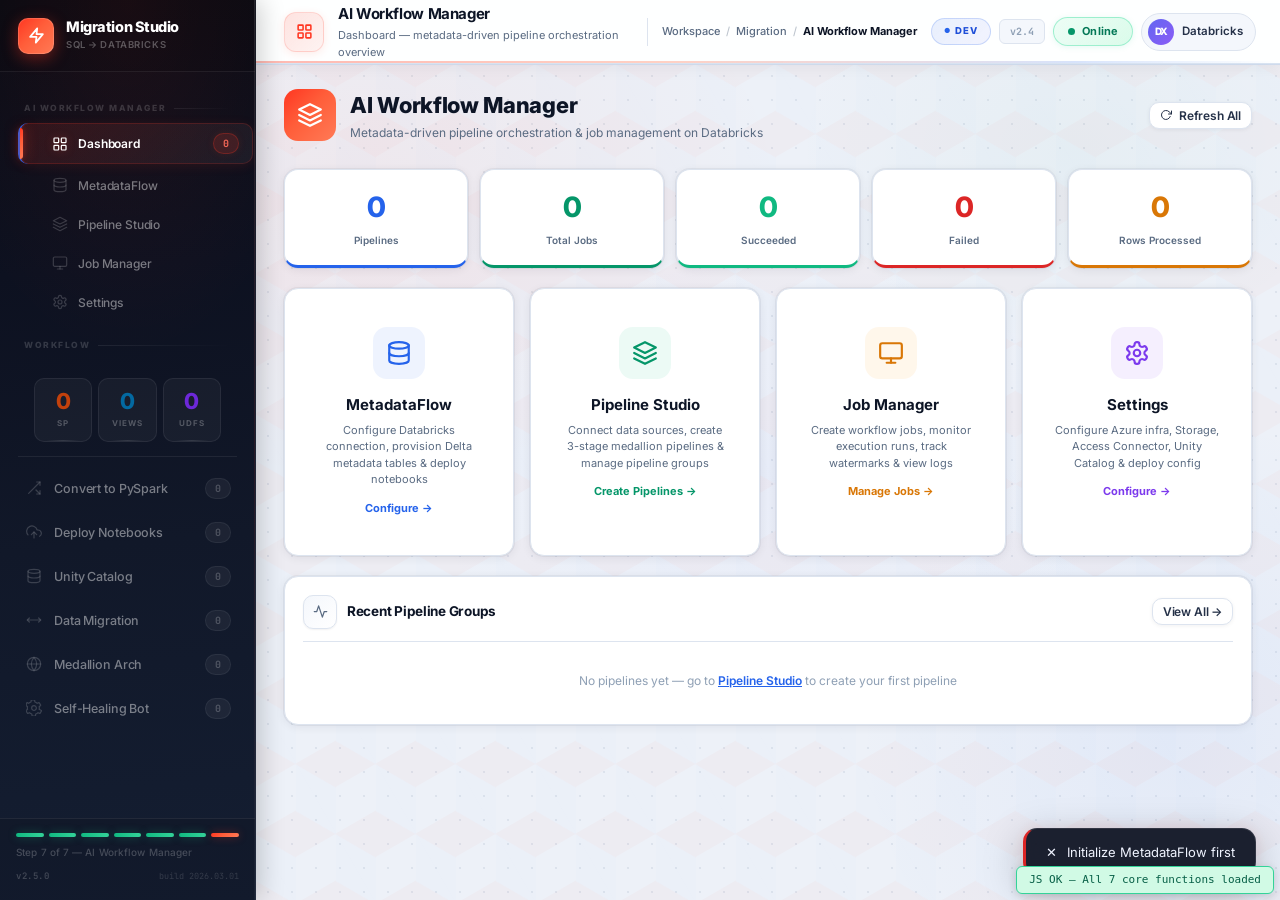
==== commit 9db4bfb8: "Migration Studio: Full feature set - Unity Catalog infra, DLT, DQ checks, multi-pipeline batch run, " ====
--- a/templates/index.html
+++ b/templates/index.html
@@ -1071,6 +1071,111 @@
 /* Better form group gap */
 .form-row-2 { display:grid; grid-template-columns:1fr 1fr; gap:12px; }
 .g2 { display:grid; grid-template-columns:1fr 1fr; gap:12px; }
+
+/* ── AI Workflow Manager Sub-Pages ── */
+.wf-child {
+  padding-left:32px !important; font-size:12px !important;
+  border-left:2px solid transparent; margin-left:8px;
+}
+.wf-child.active { border-left-color:var(--blue); }
+.wf-child .nav-ico { width:16px; height:16px; }
+.wf-nav-card:hover { transform:translateY(-3px); box-shadow:var(--shadow-md); }
+#pane-wf-dashboard.active { flex-direction:column; }
+#pane-wf-metadata.active { flex-direction:column; }
+#pane-wf-pipelines.active { flex-direction:column; }
+#pane-wf-jobs.active { flex-direction:row; gap:16px; }
+#pane-wf-jobs .l-col { flex:3; }
+#pane-wf-jobs .r-col { flex:2; display:flex; flex-direction:column; gap:16px; }
+#pane-wf-settings.active { flex-direction:column; }
+.cfg-grid { display:grid; grid-template-columns:1fr 1fr; gap:14px; }
+.cfg-grid-3 { display:grid; grid-template-columns:1fr 1fr 1fr; gap:14px; }
+.cfg-section { margin-bottom:8px; }
+.cfg-section-title { font-size:12px; font-weight:700; color:var(--t2); margin-bottom:10px; display:flex; align-items:center; gap:8px; }
+.cfg-section-title svg { width:16px; height:16px; stroke:var(--blue); fill:none; stroke-width:2; stroke-linecap:round; stroke-linejoin:round; }
+.cfg-saved-banner { display:none; padding:10px 16px; border-radius:var(--r-sm); background:var(--green-light); border:1px solid var(--green-border); color:var(--green-fg); font-size:12px; font-weight:600; margin-bottom:12px; animation:slideDown .2s ease; }
+@keyframes cfgSpin { to { transform:rotate(360deg); } }
+.cfg-spin { display:inline-block; animation:cfgSpin 1s linear infinite; }
+
+/* ── Dynamic Medallion Architecture ── */
+.mdl-layer {
+  flex-shrink:0; min-width:170px; text-align:center; cursor:pointer;
+  transition:transform .25s, box-shadow .25s; position:relative;
+}
+.mdl-layer:hover { transform:translateY(-4px); }
+.mdl-layer-inner {
+  border-radius:var(--r-lg); padding:16px 14px; color:#fff; position:relative;
+  overflow:hidden; transition:box-shadow .25s;
+}
+.mdl-layer:hover .mdl-layer-inner { box-shadow:0 8px 28px rgba(0,0,0,.25); }
+.mdl-layer-inner::before {
+  content:''; position:absolute; inset:0; opacity:0;
+  background:linear-gradient(135deg,rgba(255,255,255,.18),transparent 50%);
+  transition:opacity .25s;
+}
+.mdl-layer:hover .mdl-layer-inner::before { opacity:1; }
+.mdl-layer .mdl-count {
+  font-size:10px; opacity:.8; margin-top:6px;
+  background:rgba(255,255,255,.15); border-radius:4px; padding:2px 8px;
+  display:inline-block; transition:all .2s;
+}
+.mdl-layer.has-data .mdl-count { background:rgba(255,255,255,.3); font-weight:700; }
+
+/* Animated arrows */
+.mdl-arrow {
+  flex-shrink:0; display:flex; flex-direction:column; align-items:center; width:90px; position:relative;
+}
+.mdl-arrow-line {
+  width:64px; height:3px; border-radius:2px; position:relative;
+  overflow:hidden;
+}
+.mdl-arrow-line::after {
+  content:''; position:absolute; top:0; left:-100%; width:60%; height:100%;
+  background:linear-gradient(90deg,transparent,rgba(255,255,255,.7),transparent);
+  animation:flowPulse 2s ease-in-out infinite;
+}
+.mdl-arrow.active .mdl-arrow-line::after { animation-duration:1.2s; }
+@keyframes flowPulse {
+  0%   { left:-60%; opacity:0; }
+  40%  { opacity:1; }
+  100% { left:120%; opacity:0; }
+}
+.mdl-arrow-tip {
+  position:absolute; right:-7px; top:50%; transform:translateY(-50%);
+  width:0; height:0; border-left:9px solid currentColor;
+  border-top:6px solid transparent; border-bottom:6px solid transparent;
+}
+.mdl-arrow-label { font-size:9px; color:var(--t4); font-weight:700; letter-spacing:.04em; text-transform:uppercase; }
+.mdl-arrow-job { font-size:8px; color:var(--t4); font-family:var(--font-mono); }
+
+/* Layer detail panel */
+.mdl-detail {
+  display:none; margin-top:12px; padding:14px; border-radius:var(--r);
+  border:1.5px solid var(--border); background:var(--surface);
+  box-shadow:var(--shadow-sm); animation:slideDown .2s ease;
+}
+.mdl-detail.open { display:block; }
+@keyframes slideDown { from { opacity:0; transform:translateY(-8px); } to { opacity:1; transform:translateY(0); } }
+.mdl-detail-hd {
+  display:flex; align-items:center; justify-content:space-between;
+  padding-bottom:8px; margin-bottom:8px; border-bottom:1px solid var(--border);
+}
+.mdl-detail-title { font-weight:700; font-size:13px; }
+.mdl-detail-close { background:none; border:none; font-size:16px; cursor:pointer; color:var(--t3); padding:2px 6px; border-radius:4px; }
+.mdl-detail-close:hover { background:var(--surface-2); color:var(--t1); }
+.mdl-detail-jobs { display:flex; flex-direction:column; gap:4px; max-height:200px; overflow-y:auto; }
+.mdl-detail-job {
+  display:flex; align-items:center; justify-content:space-between;
+  padding:6px 10px; border-radius:var(--r-xs);
+  border:1px solid var(--border); background:var(--surface-2); font-size:11px;
+  transition:background .15s;
+}
+.mdl-detail-job:hover { background:var(--surface-3); }
+
+/* Quick-create inline */
+.mdl-quick-create {
+  padding:14px; border-radius:var(--r);
+  border:1.5px dashed var(--blue-border); background:var(--blue-light);
+}
 </style>
 </head>
 <body>
@@ -1087,20 +1192,37 @@
       </div>
     </div>
   </div>
-  <div class="sb-stats">
-    <div class="stat-pill"><div class="n" id="statSP" style="color:var(--sp-c)">0</div><div class="l">SP</div></div>
-    <div class="stat-pill"><div class="n" id="statVW" style="color:var(--vw-c)">0</div><div class="l">Views</div></div>
-    <div class="stat-pill"><div class="n" id="statUDF" style="color:var(--udf-c)">0</div><div class="l">UDFs</div></div>
-  </div>
   <div class="sb-nav">
+    <div class="sb-sec">AI Workflow Manager</div>
+    <button class="nav-btn active wf-child" id="nav-wf-dashboard" onclick="switchTab('wf-dashboard',this)">
+      <span class="nav-ico"><svg viewBox="0 0 24 24"><rect x="3" y="3" width="7" height="7" rx="1"/><rect x="14" y="3" width="7" height="7" rx="1"/><rect x="3" y="14" width="7" height="7" rx="1"/><rect x="14" y="14" width="7" height="7" rx="1"/></svg></span>
+      Dashboard<span class="nav-badge" id="navBadgeWf">0</span>
+    </button>
+    <button class="nav-btn wf-child" id="nav-wf-metadata" onclick="switchTab('wf-metadata',this)">
+      <span class="nav-ico"><svg viewBox="0 0 24 24"><ellipse cx="12" cy="5" rx="9" ry="3"/><path d="M21 12c0 1.66-4 3-9 3s-9-1.34-9-3"/><path d="M3 5v14c0 1.66 4 3 9 3s9-1.34 9-3V5"/></svg></span>
+      MetadataFlow
+    </button>
+    <button class="nav-btn wf-child" id="nav-wf-pipelines" onclick="switchTab('wf-pipelines',this)">
+      <span class="nav-ico"><svg viewBox="0 0 24 24"><path d="M12 2L2 7l10 5 10-5-10-5z"/><path d="M2 17l10 5 10-5"/><path d="M2 12l10 5 10-5"/></svg></span>
+      Pipeline Studio
+    </button>
+    <button class="nav-btn wf-child" id="nav-wf-jobs" onclick="switchTab('wf-jobs',this)">
+      <span class="nav-ico"><svg viewBox="0 0 24 24"><rect x="2" y="3" width="20" height="14" rx="2" ry="2"/><line x1="8" y1="21" x2="16" y2="21"/><line x1="12" y1="17" x2="12" y2="21"/></svg></span>
+      Job Manager
+    </button>
+    <button class="nav-btn wf-child" id="nav-wf-settings" onclick="switchTab('wf-settings',this)">
+      <span class="nav-ico"><svg viewBox="0 0 24 24"><path d="M12.22 2h-.44a2 2 0 00-2 2v.18a2 2 0 01-1 1.73l-.43.25a2 2 0 01-2 0l-.15-.08a2 2 0 00-2.73.73l-.22.38a2 2 0 00.73 2.73l.15.1a2 2 0 011 1.72v.51a2 2 0 01-1 1.74l-.15.09a2 2 0 00-.73 2.73l.22.38a2 2 0 002.73.73l.15-.08a2 2 0 012 0l.43.25a2 2 0 011 1.73V20a2 2 0 002 2h.44a2 2 0 002-2v-.18a2 2 0 011-1.73l.43-.25a2 2 0 012 0l.15.08a2 2 0 002.73-.73l.22-.39a2 2 0 00-.73-2.73l-.15-.08a2 2 0 01-1-1.74v-.5a2 2 0 011-1.74l.15-.09a2 2 0 00.73-2.73l-.22-.38a2 2 0 00-2.73-.73l-.15.08a2 2 0 01-2 0l-.43-.25a2 2 0 01-1-1.73V4a2 2 0 00-2-2z"/><circle cx="12" cy="12" r="3"/></svg></span>
+      Settings
+    </button>
     <div class="sb-sec">Workflow</div>
-    <button class="nav-btn active" id="nav-convert" onclick="switchTab('convert',this)">
+    <div class="sb-stats" style="margin:4px 8px 8px 8px;">
+      <div class="stat-pill"><div class="n" id="statSP" style="color:var(--sp-c)">0</div><div class="l">SP</div></div>
+      <div class="stat-pill"><div class="n" id="statVW" style="color:var(--vw-c)">0</div><div class="l">Views</div></div>
+      <div class="stat-pill"><div class="n" id="statUDF" style="color:var(--udf-c)">0</div><div class="l">UDFs</div></div>
+    </div>
+    <button class="nav-btn" id="nav-convert" onclick="switchTab('convert',this)">
       <span class="nav-ico"><svg viewBox="0 0 24 24"><polyline points="16 3 21 3 21 8"/><line x1="4" y1="20" x2="21" y2="3"/><polyline points="21 16 21 21 16 21"/><line x1="15" y1="15" x2="21" y2="21"/></svg></span>
       Convert to PySpark<span class="nav-badge">0</span>
-    </button>
-    <button class="nav-btn" id="nav-connect" onclick="switchTab('connect',this)">
-      <span class="nav-ico"><svg viewBox="0 0 24 24"><path d="M10 13a5 5 0 007.54.54l3-3a5 5 0 00-7.07-7.07l-1.72 1.71"/><path d="M14 11a5 5 0 00-7.54-.54l-3 3a5 5 0 007.07 7.07l1.71-1.71"/></svg></span>
-      Databricks Connect<span class="nav-badge">0</span>
     </button>
     <button class="nav-btn" id="nav-deploy" onclick="switchTab('deploy',this)">
       <span class="nav-ico"><svg viewBox="0 0 24 24"><polyline points="16 16 12 12 8 16"/><line x1="12" y1="12" x2="12" y2="21"/><path d="M20.39 18.39A5 5 0 0018 9h-1.26A8 8 0 103 16.3"/></svg></span>
@@ -1135,7 +1257,7 @@
     </div>
     <div class="wf-lbl" id="wfLbl">Step 1 of 7 &mdash; Convert SQL Objects</div>
     <div class="sb-footer-meta">
-      <span class="sb-ver">v2.4.0</span>
+      <span class="sb-ver">v2.5.0</span>
       <span class="sb-build">build 2026.03.01</span>
     </div>
   </div>
@@ -1319,9 +1441,11 @@
     </div>
 
     <!-- ═══════════ CONNECT ═══════════ -->
-    <div id="pane-connect" class="tab-pane">
-      <div class="l-col">
-        <div class="card">
+
+    <!-- ═══════════ DEPLOY ═══════════ -->
+    <div id="pane-deploy" class="tab-pane">
+      <div class="l-col" style="overflow-y:hidden;">
+        <div class="card" style="flex-shrink:0;">
           <div class="card-hd">
             <div class="card-ico"><svg viewBox="0 0 24 24"><rect x="3" y="11" width="18" height="11" rx="2"/><path d="M7 11V7a5 5 0 0110 0v4"/></svg></div>
             <div class="card-title">Credentials</div>
@@ -1336,33 +1460,12 @@
           </div>
         </div>
         <div id="connStatus"></div>
-      </div>
-      <div class="r-col">
-        <div class="card" style="flex:1;overflow-y:auto;">
-          <div class="card-hd">
-            <div class="card-ico"><svg viewBox="0 0 24 24"><rect x="2" y="3" width="20" height="14" rx="2"/><line x1="8" y1="21" x2="16" y2="21"/><line x1="12" y1="17" x2="12" y2="21"/></svg></div>
-            <div class="card-title">Workspace &amp; Clusters</div>
-          </div>
-          <div id="connInfo"><div class="empty"><div class="empty-ico">🔌</div><div class="empty-t">Not Connected</div><div class="empty-s">Enter credentials and click Test Connection.</div></div></div>
-        </div>
-      </div>
-    </div>
-
-    <!-- ═══════════ DEPLOY ═══════════ -->
-    <div id="pane-deploy" class="tab-pane">
-      <div class="l-col" style="overflow-y:hidden;">
         <div class="card" style="flex-shrink:0;">
           <div class="card-hd">
-            <div class="card-ico"><svg viewBox="0 0 24 24"><circle cx="12" cy="12" r="3"/><path d="M19.07 4.93a10 10 0 010 14.14M16.24 7.76a6 6 0 010 8.49M4.93 4.93a10 10 0 000 14.14M7.76 7.76a6 6 0 000 8.49"/></svg></div>
+            <div class="card-ico"><svg viewBox="0 0 24 24"><polyline points="16 16 12 12 8 16"/><line x1="12" y1="12" x2="12" y2="21"/><path d="M20.39 18.39A5 5 0 0018 9h-1.26A8 8 0 103 16.3"/></svg></div>
             <div class="card-title">Deploy Settings</div>
-            <button class="btn btn-ghost btn-xs" onclick="syncDepCreds()" title="Copy credentials from Connect tab" style="margin-left:auto;">
-              <svg viewBox="0 0 24 24"><polyline points="1 4 1 10 7 10"/><path d="M3.51 15a9 9 0 102.13-9.36L1 10"/></svg>
-              Sync
-            </button>
           </div>
           <div style="display:flex;flex-direction:column;gap:12px;">
-            <div class="form-grp"><label class="form-lbl">Workspace Host</label><input id="depHost" class="form-inp" type="text" placeholder="https://adb-xxxx.azuredatabricks.net"></div>
-            <div class="form-grp"><label class="form-lbl">Access Token</label><input id="depToken" class="form-inp" type="password" placeholder="dapi…"></div>
             <div class="form-grp"><label class="form-lbl">Workspace Path</label><input id="depPath" class="form-inp" value="/Shared/Migrations"></div>
             <button class="btn btn-success btn-full" id="btnDeployAll" onclick="deployAll()">
               <svg viewBox="0 0 24 24"><polyline points="16 16 12 12 8 16"/><line x1="12" y1="12" x2="12" y2="21"/><path d="M20.39 18.39A5 5 0 0018 9h-1.26A8 8 0 103 16.3"/></svg>
@@ -1381,6 +1484,13 @@
         </div>
       </div>
       <div class="r-col">
+        <div class="card" style="overflow-y:auto;">
+          <div class="card-hd">
+            <div class="card-ico"><svg viewBox="0 0 24 24"><rect x="2" y="3" width="20" height="14" rx="2"/><line x1="8" y1="21" x2="16" y2="21"/><line x1="12" y1="17" x2="12" y2="21"/></svg></div>
+            <div class="card-title">Workspace &amp; Clusters</div>
+          </div>
+          <div id="connInfo"><div class="empty"><div class="empty-ico">🔌</div><div class="empty-t">Not Connected</div><div class="empty-s">Enter credentials and click Test Connection.</div></div></div>
+        </div>
         <div class="card" style="flex:1;overflow-y:auto;">
           <div class="card-hd">
             <div class="card-ico"><svg viewBox="0 0 24 24"><line x1="8" y1="6" x2="21" y2="6"/><line x1="8" y1="12" x2="21" y2="12"/><line x1="8" y1="18" x2="21" y2="18"/><line x1="3" y1="6" x2="3.01" y2="6"/><line x1="3" y1="12" x2="3.01" y2="12"/></svg></div>
@@ -1536,6 +1646,16 @@
               <label class="form-lbl">Parallel Workers: <strong id="migWkrLbl">3</strong></label>
               <input type="range" id="migWorkers" class="wkr-slider" min="1" max="8" value="3" oninput="G('migWkrLbl').textContent=this.value">
             </div>
+            <div class="form-grp">
+              <label class="form-lbl">Load Mode</label>
+              <select id="migLoadMode" class="form-inp" onchange="updateMigModeHint()">
+                <option value="full">📦 Full Load</option>
+                <option value="incremental">🔄 Incremental (Hash-Key)</option>
+              </select>
+            </div>
+            <div id="migModeHint" style="display:none;padding:8px 12px;background:linear-gradient(135deg,rgba(219,234,254,.5),rgba(191,219,254,.3));border:1px solid rgba(59,130,246,.15);border-radius:var(--r);font-size:11px;color:var(--t3);">
+              💡 <strong>Hash-Key Incremental:</strong> Each row gets a SHA-256 hash of all column values. Only new/changed rows are inserted — no watermark column needed. First run loads all rows; subsequent runs detect changes automatically.
+            </div>
           </div>
         </div>
 
@@ -1657,6 +1777,22 @@
               <div class="form-grp"><label class="form-lbl">Landing Path</label><input id="mdlLandingPath" class="form-inp" value="/mnt/landing"></div>
               <div class="form-grp"><label class="form-lbl">Workspace Path</label><input id="mdlWsPath" class="form-inp" value="/Shared/Medallion"></div>
             </div>
+            <!-- Multi-Catalog Architecture -->
+            <details id="mdlMultiCatToggle" style="margin-top:4px;">
+              <summary style="cursor:pointer;font-weight:600;color:var(--t2);font-size:13px;">🏗️ Multi-Catalog Architecture (Optional)</summary>
+              <div style="margin-top:8px;padding:10px;background:var(--surface-2);border-radius:8px;display:flex;flex-direction:column;gap:8px;">
+                <div style="font-size:12px;color:var(--t3);margin-bottom:4px;">Define separate catalogs for each medallion layer. Leave blank for single-catalog mode.</div>
+                <div class="g2">
+                  <div class="form-grp"><label class="form-lbl">Volumes Catalog</label><input id="mdlVolCatalog" class="form-inp" placeholder="e.g. dev_volumes"></div>
+                  <div class="form-grp"><label class="form-lbl">Target Schema</label><input id="mdlTargetSchema" class="form-inp" placeholder="e.g. hr"></div>
+                </div>
+                <div class="g2">
+                  <div class="form-grp"><label class="form-lbl">Bronze Catalog</label><input id="mdlBrzCatalog" class="form-inp" placeholder="e.g. bronze"></div>
+                  <div class="form-grp"><label class="form-lbl">Silver Catalog</label><input id="mdlSlvCatalog" class="form-inp" placeholder="e.g. silver"></div>
+                </div>
+                <div style="font-size:11px;color:var(--t3);">Flow: Source → <b>Volumes Catalog</b> (landing) → <b>Bronze Catalog</b>.schema → <b>Silver Catalog</b>.schema</div>
+              </div>
+            </details>
             <div class="form-grp">
               <label class="form-lbl">Pipeline Mode</label>
               <select id="mdlMode" class="form-inp">
@@ -1878,6 +2014,996 @@
       </div>
     </div>
 
+    <!-- ═══════════ AI WORKFLOW MANAGER — DASHBOARD ═══════════ -->
+    <div id="pane-wf-dashboard" class="tab-pane">
+      <!-- Page Header -->
+      <div>
+        <div style="display:flex;align-items:center;gap:14px;margin-bottom:6px;">
+          <div style="width:52px;height:52px;border-radius:14px;background:var(--accent-gradient);display:flex;align-items:center;justify-content:center;flex-shrink:0;">
+            <svg viewBox="0 0 24 24" style="width:26px;height:26px;stroke:white;fill:none;stroke-width:2;stroke-linecap:round;stroke-linejoin:round;"><path d="M12 2L2 7l10 5 10-5-10-5z"/><path d="M2 17l10 5 10-5"/><path d="M2 12l10 5 10-5"/></svg>
+          </div>
+          <div>
+            <h2 style="margin:0;font-size:22px;font-weight:800;color:var(--t1);letter-spacing:-.3px;">AI Workflow Manager</h2>
+            <p style="margin:2px 0 0;font-size:12px;color:var(--t3);">Metadata-driven pipeline orchestration &amp; job management on Databricks</p>
+          </div>
+          <button class="btn btn-ghost btn-xs" onclick="wfRefreshAll()" style="margin-left:auto;">
+            <svg viewBox="0 0 24 24" style="width:12px;height:12px;"><polyline points="23 4 23 10 17 10"/><path d="M20.49 15a9 9 0 11-2.12-9.36L23 10"/></svg>
+            Refresh All
+          </button>
+        </div>
+      </div>
+
+      <!-- KPI Stats Row -->
+      <div style="display:grid;grid-template-columns:repeat(5,1fr);gap:12px;">
+        <div class="card" style="text-align:center;padding:16px 8px;border-bottom:3px solid var(--blue);">
+          <div style="font-size:28px;font-weight:800;color:var(--blue);" id="wfStatPipelines">0</div>
+          <div style="font-size:10px;color:var(--t3);margin-top:4px;font-weight:600;">Pipelines</div>
+        </div>
+        <div class="card" style="text-align:center;padding:16px 8px;border-bottom:3px solid var(--green);">
+          <div style="font-size:28px;font-weight:800;color:var(--green);" id="wfStatJobs">0</div>
+          <div style="font-size:10px;color:var(--t3);margin-top:4px;font-weight:600;">Total Jobs</div>
+        </div>
+        <div class="card" style="text-align:center;padding:16px 8px;border-bottom:3px solid #10b981;">
+          <div style="font-size:28px;font-weight:800;color:#10b981;" id="wfStatSuccess">0</div>
+          <div style="font-size:10px;color:var(--t3);margin-top:4px;font-weight:600;">Succeeded</div>
+        </div>
+        <div class="card" style="text-align:center;padding:16px 8px;border-bottom:3px solid var(--red);">
+          <div style="font-size:28px;font-weight:800;color:var(--red);" id="wfStatFailed">0</div>
+          <div style="font-size:10px;color:var(--t3);margin-top:4px;font-weight:600;">Failed</div>
+        </div>
+        <div class="card" style="text-align:center;padding:16px 8px;border-bottom:3px solid var(--amber);">
+          <div style="font-size:28px;font-weight:800;color:var(--amber);" id="wfStatRows">0</div>
+          <div style="font-size:10px;color:var(--t3);margin-top:4px;font-weight:600;">Rows Processed</div>
+        </div>
+      </div>
+
+      <!-- Navigation Cards -->
+      <div style="display:grid;grid-template-columns:repeat(4,1fr);gap:16px;">
+        <!-- MetadataFlow -->
+        <div class="card wf-nav-card" onclick="switchTab('wf-metadata',G('nav-wf-metadata'))" style="cursor:pointer;transition:all .2s;border:1px solid var(--border);">
+          <div style="text-align:center;padding:20px 14px;">
+            <div style="width:52px;height:52px;border-radius:14px;background:rgba(37,99,235,.08);display:flex;align-items:center;justify-content:center;margin:0 auto 14px;">
+              <svg viewBox="0 0 24 24" style="width:26px;height:26px;stroke:var(--blue);fill:none;stroke-width:2;stroke-linecap:round;stroke-linejoin:round;"><ellipse cx="12" cy="5" rx="9" ry="3"/><path d="M21 12c0 1.66-4 3-9 3s-9-1.34-9-3"/><path d="M3 5v14c0 1.66 4 3 9 3s9-1.34 9-3V5"/></svg>
+            </div>
+            <div style="font-weight:700;font-size:15px;color:var(--t1);margin-bottom:6px;">MetadataFlow</div>
+            <div style="font-size:11px;color:var(--t3);line-height:1.5;">Configure Databricks connection, provision Delta metadata tables &amp; deploy notebooks</div>
+            <div style="margin-top:12px;font-size:11px;font-weight:700;color:var(--blue);">Configure &rarr;</div>
+          </div>
+        </div>
+        <!-- Pipeline Studio -->
+        <div class="card wf-nav-card" onclick="switchTab('wf-pipelines',G('nav-wf-pipelines'))" style="cursor:pointer;transition:all .2s;border:1px solid var(--border);">
+          <div style="text-align:center;padding:20px 14px;">
+            <div style="width:52px;height:52px;border-radius:14px;background:rgba(16,185,129,.08);display:flex;align-items:center;justify-content:center;margin:0 auto 14px;">
+              <svg viewBox="0 0 24 24" style="width:26px;height:26px;stroke:var(--green);fill:none;stroke-width:2;stroke-linecap:round;stroke-linejoin:round;"><path d="M12 2L2 7l10 5 10-5-10-5z"/><path d="M2 17l10 5 10-5"/><path d="M2 12l10 5 10-5"/></svg>
+            </div>
+            <div style="font-weight:700;font-size:15px;color:var(--t1);margin-bottom:6px;">Pipeline Studio</div>
+            <div style="font-size:11px;color:var(--t3);line-height:1.5;">Connect data sources, create 3-stage medallion pipelines &amp; manage pipeline groups</div>
+            <div style="margin-top:12px;font-size:11px;font-weight:700;color:var(--green);">Create Pipelines &rarr;</div>
+          </div>
+        </div>
+        <!-- Job Manager -->
+        <div class="card wf-nav-card" onclick="switchTab('wf-jobs',G('nav-wf-jobs'))" style="cursor:pointer;transition:all .2s;border:1px solid var(--border);">
+          <div style="text-align:center;padding:20px 14px;">
+            <div style="width:52px;height:52px;border-radius:14px;background:rgba(245,158,11,.08);display:flex;align-items:center;justify-content:center;margin:0 auto 14px;">
+              <svg viewBox="0 0 24 24" style="width:26px;height:26px;stroke:var(--amber);fill:none;stroke-width:2;stroke-linecap:round;stroke-linejoin:round;"><rect x="2" y="3" width="20" height="14" rx="2" ry="2"/><line x1="8" y1="21" x2="16" y2="21"/><line x1="12" y1="17" x2="12" y2="21"/></svg>
+            </div>
+            <div style="font-weight:700;font-size:15px;color:var(--t1);margin-bottom:6px;">Job Manager</div>
+            <div style="font-size:11px;color:var(--t3);line-height:1.5;">Create workflow jobs, monitor execution runs, track watermarks &amp; view logs</div>
+            <div style="margin-top:12px;font-size:11px;font-weight:700;color:var(--amber);">Manage Jobs &rarr;</div>
+          </div>
+        </div>
+        <!-- Settings -->
+        <div class="card wf-nav-card" onclick="switchTab('wf-settings',G('nav-wf-settings'))" style="cursor:pointer;transition:all .2s;border:1px solid var(--border);">
+          <div style="text-align:center;padding:20px 14px;">
+            <div style="width:52px;height:52px;border-radius:14px;background:rgba(124,58,237,.08);display:flex;align-items:center;justify-content:center;margin:0 auto 14px;">
+              <svg viewBox="0 0 24 24" style="width:26px;height:26px;stroke:#7C3AED;fill:none;stroke-width:2;stroke-linecap:round;stroke-linejoin:round;"><path d="M12.22 2h-.44a2 2 0 00-2 2v.18a2 2 0 01-1 1.73l-.43.25a2 2 0 01-2 0l-.15-.08a2 2 0 00-2.73.73l-.22.38a2 2 0 00.73 2.73l.15.1a2 2 0 011 1.72v.51a2 2 0 01-1 1.74l-.15.09a2 2 0 00-.73 2.73l.22.38a2 2 0 002.73.73l.15-.08a2 2 0 012 0l.43.25a2 2 0 011 1.73V20a2 2 0 002 2h.44a2 2 0 002-2v-.18a2 2 0 011-1.73l.43-.25a2 2 0 012 0l.15.08a2 2 0 002.73-.73l.22-.39a2 2 0 00-.73-2.73l-.15-.08a2 2 0 01-1-1.74v-.5a2 2 0 011-1.74l.15-.09a2 2 0 00.73-2.73l-.22-.38a2 2 0 00-2.73-.73l-.15.08a2 2 0 01-2 0l-.43-.25a2 2 0 01-1-1.73V4a2 2 0 00-2-2z"/><circle cx="12" cy="12" r="3"/></svg>
+            </div>
+            <div style="font-weight:700;font-size:15px;color:var(--t1);margin-bottom:6px;">Settings</div>
+            <div style="font-size:11px;color:var(--t3);line-height:1.5;">Configure Azure infra, Storage, Access Connector, Unity Catalog &amp; deploy config</div>
+            <div style="margin-top:12px;font-size:11px;font-weight:700;color:#7C3AED;">Configure &rarr;</div>
+          </div>
+        </div>
+      </div>
+
+      <!-- Quick Pipeline Groups Overview -->
+      <div class="card">
+        <div class="card-hd">
+          <div class="card-ico" style="color:var(--green);"><svg viewBox="0 0 24 24"><polyline points="22 12 18 12 15 21 9 3 6 12 2 12"/></svg></div>
+          <div class="card-title">Recent Pipeline Groups</div>
+          <button class="btn btn-ghost btn-xs" onclick="switchTab('wf-pipelines',G('nav-wf-pipelines'))" style="margin-left:auto;">View All &rarr;</button>
+        </div>
+        <div id="wfDashPipelinePreview" style="color:var(--t4);text-align:center;padding:16px;font-size:12px;">
+          No pipelines yet &mdash; go to <a href="#" onclick="switchTab('wf-pipelines',G('nav-wf-pipelines'));return false;" style="color:var(--blue);font-weight:600;">Pipeline Studio</a> to create your first pipeline
+        </div>
+      </div>
+    </div>
+
+    <!-- ═══════════ AI WORKFLOW MANAGER — SETTINGS ═══════════ -->
+    <div id="pane-wf-settings" class="tab-pane">
+      <!-- Page Header -->
+      <div>
+        <div style="display:flex;align-items:center;gap:10px;margin-bottom:4px;">
+          <button class="btn btn-ghost btn-xs" onclick="switchTab('wf-dashboard',G('nav-wf-dashboard'))" style="padding:4px 8px;">
+            <svg viewBox="0 0 24 24" style="width:14px;height:14px;"><polyline points="15 18 9 12 15 6"/></svg>
+          </button>
+          <div style="font-size:11px;color:var(--t4);">
+            <a href="#" onclick="switchTab('wf-dashboard',G('nav-wf-dashboard'));return false;" style="color:var(--t4);text-decoration:none;">AI Workflow Manager</a>
+            <span style="margin:0 4px;">/</span>
+            <span style="color:var(--t1);font-weight:600;">Settings</span>
+          </div>
+        </div>
+      </div>
+
+      <!-- Saved Banner -->
+      <div id="cfgSavedBanner" class="cfg-saved-banner">
+        &#10003; Configuration saved to <strong>deployconfig.json</strong> successfully!
+      </div>
+
+      <!-- Azure Subscription & Region -->
+      <div class="card cfg-section">
+        <div class="card-hd">
+          <div class="card-ico" style="color:var(--blue);"><svg viewBox="0 0 24 24"><path d="M21 16V8a2 2 0 00-1-1.73l-7-4a2 2 0 00-2 0l-7 4A2 2 0 003 8v8a2 2 0 001 1.73l7 4a2 2 0 002 0l7-4A2 2 0 0021 16z"/></svg></div>
+          <div class="card-title">Azure Subscription &amp; Region</div>
+        </div>
+        <div class="cfg-grid">
+          <div><label class="lbl">Subscription ID</label><input class="inp" id="cfgSubId" placeholder="e.g. 97d4958e-c22e-451a-ad4c-09493a58a851"></div>
+          <div><label class="lbl">Databricks Workspace (Resource Group)</label><input class="inp" id="cfgResourceGroup" placeholder="e.g. azdb_sunilpoc"></div>
+          <div><label class="lbl">Region</label>
+            <select class="inp" id="cfgRegion">
+              <option value="centralindia">Central India</option>
+              <option value="eastus">East US</option>
+              <option value="eastus2">East US 2</option>
+              <option value="westus">West US</option>
+              <option value="westus2">West US 2</option>
+              <option value="westeurope">West Europe</option>
+              <option value="northeurope">North Europe</option>
+              <option value="southeastasia">Southeast Asia</option>
+              <option value="uksouth">UK South</option>
+              <option value="australiaeast">Australia East</option>
+            </select>
+          </div>
+          <div><label class="lbl">Databricks Host URL</label><input class="inp" id="cfgDbrHost" placeholder="https://adb-xxx.azuredatabricks.net"></div>
+          <div><label class="lbl">Databricks PAT Token</label><input class="inp" id="cfgDbrToken" type="password" placeholder="dapi…"></div>
+        </div>
+        <div style="margin-top:6px;font-size:10px;color:var(--t4);">PAT Token is required for Steps 3-6 (Storage Credential, External Locations, Catalogs, Volume). It is saved to deployconfig.json.</div>
+      </div>
+
+      <!-- Storage Account -->
+      <div class="card cfg-section">
+        <div class="card-hd">
+          <div class="card-ico" style="color:var(--green);"><svg viewBox="0 0 24 24"><ellipse cx="12" cy="5" rx="9" ry="3"/><path d="M21 12c0 1.66-4 3-9 3s-9-1.34-9-3"/><path d="M3 5v14c0 1.66 4 3 9 3s9-1.34 9-3V5"/></svg></div>
+          <div class="card-title">Storage Account (ADLS Gen2)</div>
+        </div>
+        <div class="cfg-grid">
+          <div><label class="lbl">Storage Account Name</label><input class="inp" id="cfgStorageAcct" placeholder="e.g. sqltodatabrciksmig"></div>
+          <div><label class="lbl">Container Name</label><input class="inp" id="cfgContainer" placeholder="e.g. datalake"></div>
+        </div>
+        <div style="margin-top:12px;">
+          <label class="lbl">Folder Paths <span style="font-weight:400;color:var(--t4);">(one per line)</span></label>
+          <textarea class="inp" id="cfgFolders" rows="4" style="font-family:var(--font-mono);font-size:12px;resize:vertical;" placeholder="dev/landing
+dev/uc-managed/bronze
+dev/uc-managed/silver"></textarea>
+        </div>
+      </div>
+
+      <!-- Access Connector -->
+      <div class="card cfg-section">
+        <div class="card-hd">
+          <div class="card-ico" style="color:#7C3AED;"><svg viewBox="0 0 24 24"><path d="M12 22s8-4 8-10V5l-8-3-8 3v7c0 6 8 10 8 10z"/></svg></div>
+          <div class="card-title">Access Connector &amp; RBAC</div>
+        </div>
+        <div class="cfg-grid">
+          <div><label class="lbl">Access Connector Name</label><input class="inp" id="cfgAccessConnector" placeholder="e.g. sqltodatabrciks_access_mig"></div>
+          <div><label class="lbl">Role Assignment</label>
+            <select class="inp" id="cfgRole">
+              <option value="Storage Blob Data Contributor">Storage Blob Data Contributor</option>
+              <option value="Storage Blob Data Reader">Storage Blob Data Reader</option>
+              <option value="Storage Blob Data Owner">Storage Blob Data Owner</option>
+            </select>
+          </div>
+        </div>
+      </div>
+
+      <!-- External Locations -->
+      <div class="card cfg-section">
+        <div class="card-hd">
+          <div class="card-ico" style="color:var(--amber);"><svg viewBox="0 0 24 24"><path d="M21 10c0 7-9 13-9 13s-9-6-9-13a9 9 0 0118 0z"/><circle cx="12" cy="10" r="3"/></svg></div>
+          <div class="card-title">External Locations</div>
+          <button class="btn btn-ghost btn-xs" onclick="cfgAddExtLoc()" style="margin-left:auto;"><svg viewBox="0 0 24 24" style="width:12px;height:12px;"><line x1="12" y1="5" x2="12" y2="19"/><line x1="5" y1="12" x2="19" y2="12"/></svg> Add</button>
+        </div>
+        <div id="cfgExtLocList">
+          <div class="cfg-grid" style="margin-bottom:8px;" data-extloc>
+            <div><label class="lbl">Location Name</label><input class="inp cfg-extloc-name" placeholder="e.g. landing_loc_mig"></div>
+            <div><label class="lbl">ABFSS URL</label><input class="inp cfg-extloc-url" placeholder="abfss://container@account.dfs.core.windows.net/path"></div>
+          </div>
+          <div class="cfg-grid" style="margin-bottom:8px;" data-extloc>
+            <div><label class="lbl">Location Name</label><input class="inp cfg-extloc-name" placeholder="e.g. dev_managed_root_mig"></div>
+            <div><label class="lbl">ABFSS URL</label><input class="inp cfg-extloc-url" placeholder="abfss://container@account.dfs.core.windows.net/path"></div>
+          </div>
+        </div>
+      </div>
+
+      <!-- Catalogs -->
+      <div class="card cfg-section">
+        <div class="card-hd">
+          <div class="card-ico" style="color:var(--blue);"><svg viewBox="0 0 24 24"><path d="M4 19.5A2.5 2.5 0 016.5 17H20"/><path d="M6.5 2H20v20H6.5A2.5 2.5 0 014 19.5v-15A2.5 2.5 0 016.5 2z"/></svg></div>
+          <div class="card-title">Unity Catalogs</div>
+          <button class="btn btn-ghost btn-xs" onclick="cfgAddCatalog()" style="margin-left:auto;"><svg viewBox="0 0 24 24" style="width:12px;height:12px;"><line x1="12" y1="5" x2="12" y2="19"/><line x1="5" y1="12" x2="19" y2="12"/></svg> Add</button>
+        </div>
+        <div id="cfgCatalogList">
+          <!-- catalog rows added dynamically -->
+        </div>
+        <p style="font-size:11px;color:var(--t4);margin-top:4px;">Schemas: comma-separated list of schemas to create in each catalog (e.g. default,hr,raw). Leave blank for just "default".</p>
+      </div>
+
+      <!-- Volume -->
+      <div class="card cfg-section">
+        <div class="card-hd">
+          <div class="card-ico" style="color:var(--green);"><svg viewBox="0 0 24 24"><path d="M22 19a2 2 0 01-2 2H4a2 2 0 01-2-2V5a2 2 0 012-2h5l2 3h9a2 2 0 012 2z"/></svg></div>
+          <div class="card-title">Volume</div>
+        </div>
+        <div class="cfg-grid-3">
+          <div><label class="lbl">Volume Name</label><input class="inp" id="cfgVolName" placeholder="e.g. landing_volume"></div>
+          <div><label class="lbl">Catalog</label><input class="inp" id="cfgVolCatalog" placeholder="e.g. dev_volumes"></div>
+          <div><label class="lbl">Schema</label><input class="inp" id="cfgVolSchema" placeholder="default" value="default"></div>
+        </div>
+        <div style="margin-top:10px;">
+          <label class="lbl">Storage Location (ABFSS)</label>
+          <input class="inp" id="cfgVolPath" placeholder="abfss://container@account.dfs.core.windows.net/path">
+        </div>
+      </div>
+
+      <!-- Actions -->
+      <div style="display:flex;gap:12px;justify-content:flex-end;padding:4px 0 12px;">
+        <button class="btn btn-ghost" onclick="loadDeployConfig()">
+          <svg viewBox="0 0 24 24" style="width:14px;height:14px;"><polyline points="23 4 23 10 17 10"/><path d="M20.49 15a9 9 0 11-2.12-9.36L23 10"/></svg>
+          Reload Saved Config
+        </button>
+        <button class="btn btn-primary" onclick="saveDeployConfig()" id="btnSaveCfg">
+          <svg viewBox="0 0 24 24" style="width:14px;height:14px;"><path d="M19 21H5a2 2 0 01-2-2V5a2 2 0 012-2h11l5 5v11a2 2 0 01-2 2z"/><polyline points="17 21 17 13 7 13 7 21"/><polyline points="7 3 7 8 15 8"/></svg>
+          Save to deployconfig.json
+        </button>
+        <button class="btn" style="background:var(--accent-gradient);color:#fff;border:none;font-weight:700;" onclick="deployInfrastructure()" id="btnDeployInfra">
+          <svg viewBox="0 0 24 24" style="width:14px;height:14px;"><path d="M22 11.08V12a10 10 0 11-5.93-9.14"/><polyline points="22 4 12 14.01 9 11.01"/></svg>
+          Deploy Infrastructure
+        </button>
+      </div>
+
+
+
+      <!-- Deployment Progress -->
+      <div class="card" id="cfgDeployProgress" style="display:none;margin-bottom:12px;">
+        <div class="card-hd">
+          <div class="card-ico" style="color:var(--accent-primary);"><svg viewBox="0 0 24 24"><polyline points="22 12 18 12 15 21 9 3 6 12 2 12"/></svg></div>
+          <div class="card-title">Deployment Progress</div>
+          <span id="cfgDeploySummary" style="margin-left:auto;font-size:11px;font-weight:600;color:var(--t3);"></span>
+        </div>
+        <div id="cfgDeploySteps" style="display:flex;flex-direction:column;gap:6px;"></div>
+        <div style="margin-top:12px;">
+          <div style="font-size:11px;font-weight:600;color:var(--t3);margin-bottom:6px;">Deployment Logs</div>
+          <pre id="cfgDeployLogs" style="background:#1e1e2e;color:#cdd6f4;border-radius:var(--r-sm);padding:14px;font-family:var(--font-mono);font-size:11px;max-height:350px;overflow:auto;margin:0;white-space:pre-wrap;"></pre>
+        </div>
+      </div>
+
+      <!-- Config Preview -->
+      <div class="card" style="margin-bottom:16px;">
+        <div class="card-hd">
+          <div class="card-ico" style="color:var(--t3);"><svg viewBox="0 0 24 24"><polyline points="4 17 10 11 4 5"/><line x1="12" y1="19" x2="20" y2="19"/></svg></div>
+          <div class="card-title">Config Preview (JSON)</div>
+          <button class="btn btn-ghost btn-xs" onclick="cfgPreview()" style="margin-left:auto;">Refresh Preview</button>
+        </div>
+        <pre id="cfgJsonPreview" style="background:#1e1e2e;color:#cdd6f4;border-radius:var(--r-sm);padding:14px;font-family:var(--font-mono);font-size:11px;max-height:300px;overflow:auto;margin:0;white-space:pre-wrap;">Click &ldquo;Refresh Preview&rdquo; to see the JSON that will be saved.</pre>
+      </div>
+    </div>
+
+    <!-- ═══════════ AI WORKFLOW MANAGER — METADATAFLOW ═══════════ -->
+    <div id="pane-wf-metadata" class="tab-pane">
+
+      <!-- Page Header -->
+      <div style="display:flex;align-items:center;gap:10px;margin-bottom:4px;">
+        <button class="btn btn-ghost btn-xs" onclick="switchTab('wf-dashboard',G('nav-wf-dashboard'))" style="padding:4px 8px;">
+          <svg viewBox="0 0 24 24" style="width:14px;height:14px;"><polyline points="15 18 9 12 15 6"/></svg>
+        </button>
+        <div style="font-size:11px;color:var(--t4);">
+          <a href="#" onclick="switchTab('wf-dashboard',G('nav-wf-dashboard'));return false;" style="color:var(--t4);text-decoration:none;">AI Workflow Manager</a>
+          <span style="margin:0 4px;">/</span>
+          <span style="color:var(--t1);font-weight:600;">MetadataFlow</span>
+        </div>
+      </div>
+
+      <!-- ──── STEP 0: Databricks MetadataFlow Provisioning ──── -->
+      <div class="card" id="wfMetaCard" style="border-left:3px solid var(--blue);">
+        <div class="card-hd">
+          <div class="card-ico" style="color:var(--blue);">
+            <svg viewBox="0 0 24 24"><ellipse cx="12" cy="5" rx="9" ry="3"/><path d="M21 12c0 1.66-4 3-9 3s-9-1.34-9-3"/><path d="M3 5v14c0 1.66 4 3 9 3s9-1.34 9-3V5"/></svg>
+          </div>
+          <div class="card-title">Databricks MetadataFlow</div>
+          <div id="wfMetaStatus" style="margin-left:auto;display:flex;align-items:center;gap:6px;font-size:11px;font-weight:600;color:var(--t4);">
+            <span style="display:inline-block;width:8px;height:8px;border-radius:50%;background:#6b7280;" id="wfMetaDot"></span>
+            <span id="wfMetaLabel">Not Configured</span>
+          </div>
+        </div>
+        <div style="font-size:11px;color:var(--t3);margin-bottom:12px;">
+          Connect to Databricks and provision metadata Delta tables. This stores all pipeline, job, run, and watermark data persistently in Unity Catalog.
+          <strong>Flow:</strong> Connect Databricks → Create MetadataFlow → Connect SQL Source → Select Tables → Create Workflows → Run Pipelines.
+        </div>
+        <div style="display:grid;grid-template-columns:1.5fr 1.5fr 1fr 1fr;gap:10px;">
+          <div>
+            <label class="lbl">Databricks Host</label>
+            <input class="inp" id="wfDbrHost" placeholder="https://adb-xxxx.azuredatabricks.net" style="font-size:12px;">
+          </div>
+          <div>
+            <label class="lbl">PAT Token <span style="font-weight:400;color:var(--t4);">(Databricks auth)</span></label>
+            <input class="inp" id="wfDbrToken" type="password" placeholder="dapi…" style="font-size:12px;">
+          </div>
+          <div>
+            <label class="lbl">Catalog</label>
+            <input class="inp" id="wfDbrCatalog" value="main" style="font-size:12px;">
+          </div>
+          <div>
+            <label class="lbl">Schema</label>
+            <input class="inp" id="wfDbrSchema" value="default" style="font-size:12px;">
+          </div>
+        </div>
+        <!-- Multi-Catalog Architecture for Workflow Manager -->
+        <details style="margin-top:8px;">
+          <summary style="cursor:pointer;font-weight:600;color:var(--t2);font-size:12px;">🏗️ Multi-Catalog Architecture (Optional)</summary>
+          <div style="margin-top:6px;padding:8px;background:var(--surface-2);border-radius:8px;">
+            <div style="font-size:11px;color:var(--t3);margin-bottom:6px;">Separate catalogs per medallion layer. Leave blank for single-catalog mode.</div>
+            <div style="display:grid;grid-template-columns:1fr 1fr 1fr 1fr;gap:8px;">
+              <div>
+                <label class="lbl">Volumes Catalog</label>
+                <input class="inp" id="wfVolCatalog" placeholder="e.g. dev_volumes" style="font-size:12px;">
+              </div>
+              <div>
+                <label class="lbl">Bronze Catalog</label>
+                <input class="inp" id="wfBrzCatalog" placeholder="e.g. bronze" style="font-size:12px;">
+              </div>
+              <div>
+                <label class="lbl">Silver Catalog</label>
+                <input class="inp" id="wfSlvCatalog" placeholder="e.g. silver" style="font-size:12px;">
+              </div>
+              <div>
+                <label class="lbl">Target Schema</label>
+                <input class="inp" id="wfTgtSchema" placeholder="e.g. hr" style="font-size:12px;">
+              </div>
+            </div>
+            <div style="font-size:10px;color:var(--t3);margin-top:4px;">Flow: Source → <b>Volumes Catalog</b> → <b>Bronze Catalog</b>.schema → <b>Silver Catalog</b>.schema</div>
+          </div>
+        </details>
+        <div style="display:flex;gap:8px;margin-top:12px;align-items:center;">
+          <button class="btn btn-primary btn-sm" onclick="wfCreateMetadataFlow()" id="btnWfMeta" style="min-width:200px;">
+            <svg viewBox="0 0 24 24" style="width:14px;height:14px;"><ellipse cx="12" cy="5" rx="9" ry="3"/><path d="M21 12c0 1.66-4 3-9 3s-9-1.34-9-3"/><path d="M3 5v14c0 1.66 4 3 9 3s9-1.34 9-3V5"/></svg>
+            Create MetadataFlow
+          </button>
+          <button class="btn btn-ghost btn-xs" onclick="wfLoadMetadata()" id="btnWfMetaLoad" style="display:none;">
+            <svg viewBox="0 0 24 24" style="width:12px;height:12px;"><polyline points="23 4 23 10 17 10"/><path d="M20.49 15a9 9 0 11-2.12-9.36L23 10"/></svg>
+            Load Existing Metadata
+          </button>
+          <button class="btn btn-ghost btn-xs" onclick="wfSyncMetadata()" id="btnWfMetaSync" style="display:none;">
+            <svg viewBox="0 0 24 24" style="width:12px;height:12px;"><polyline points="16 16 12 12 8 16"/><line x1="12" y1="12" x2="12" y2="21"/><path d="M20.39 18.39A5 5 0 0018 9h-1.26A8 8 0 103 16.3"/></svg>
+            Sync to Databricks
+          </button>
+          <button class="btn btn-ghost btn-xs" onclick="wfCheckMetaStatus()" title="Check status">
+            <svg viewBox="0 0 24 24" style="width:12px;height:12px;"><circle cx="12" cy="12" r="10"/><line x1="12" y1="16" x2="12" y2="12"/><line x1="12" y1="8" x2="12.01" y2="8"/></svg>
+            Status
+          </button>
+          <div id="wfMetaMsg" style="flex:1;font-size:11px;color:var(--t4);"></div>
+        </div>
+        <!-- Metadata Tables Info (shown after init) -->
+        <div id="wfMetaTablesInfo" style="display:none;margin-top:12px;padding:10px;background:var(--surface-2);border-radius:var(--r-sm);border:1px solid var(--border);">
+          <div style="font-size:11px;font-weight:600;color:var(--t2);margin-bottom:8px;">📋 Metadata Delta Tables</div>
+          <div style="display:grid;grid-template-columns:repeat(5,1fr);gap:6px;" id="wfMetaTableGrid">
+            <div class="wf-meta-tbl" style="padding:8px;background:var(--surface);border:1px solid var(--border);border-radius:var(--r-xs);text-align:center;">
+              <div style="font-size:10px;font-weight:600;color:var(--blue);">wf_pipeline_metadata</div>
+              <div style="font-size:18px;font-weight:800;color:var(--t1);margin:4px 0;" id="wfMetaTblPipelines">—</div>
+              <div style="font-size:9px;color:var(--t4);">Pipelines</div>
+            </div>
+            <div class="wf-meta-tbl" style="padding:8px;background:var(--surface);border:1px solid var(--border);border-radius:var(--r-xs);text-align:center;">
+              <div style="font-size:10px;font-weight:600;color:var(--green);">wf_job_metadata</div>
+              <div style="font-size:18px;font-weight:800;color:var(--t1);margin:4px 0;" id="wfMetaTblJobs">—</div>
+              <div style="font-size:9px;color:var(--t4);">Jobs</div>
+            </div>
+            <div class="wf-meta-tbl" style="padding:8px;background:var(--surface);border:1px solid var(--border);border-radius:var(--r-xs);text-align:center;">
+              <div style="font-size:10px;font-weight:600;color:var(--amber);">wf_run_history</div>
+              <div style="font-size:18px;font-weight:800;color:var(--t1);margin:4px 0;" id="wfMetaTblRuns">—</div>
+              <div style="font-size:9px;color:var(--t4);">Run History</div>
+            </div>
+            <div class="wf-meta-tbl" style="padding:8px;background:var(--surface);border:1px solid var(--border);border-radius:var(--r-xs);text-align:center;">
+              <div style="font-size:10px;font-weight:600;color:var(--purple,#a855f7);">wf_watermark_metadata</div>
+              <div style="font-size:18px;font-weight:800;color:var(--t1);margin:4px 0;" id="wfMetaTblWm">—</div>
+              <div style="font-size:9px;color:var(--t4);">Watermarks</div>
+            </div>
+            <div class="wf-meta-tbl" style="padding:8px;background:var(--surface);border:1px solid var(--border);border-radius:var(--r-xs);text-align:center;">
+              <div style="font-size:10px;font-weight:600;color:var(--red);">wf_source_tables</div>
+              <div style="font-size:18px;font-weight:800;color:var(--t1);margin:4px 0;" id="wfMetaTblSrc">—</div>
+              <div style="font-size:9px;color:var(--t4);">Source Tables</div>
+            </div>
+          </div>
+        </div>
+      </div>
+
+      <!-- ─── Deploy Metadata Notebooks Card ─── -->
+      <div class="card" id="wfNotebookCard" style="display:none;margin-bottom:16px;border:1px solid var(--border);">
+        <div class="card-hd">
+          <div class="card-ico" style="color:var(--amber);">
+            <svg viewBox="0 0 24 24"><path d="M2 3h6a4 4 0 014 4v14a3 3 0 00-3-3H2z"/><path d="M22 3h-6a4 4 0 00-4 4v14a3 3 0 013-3h7z"/></svg>
+          </div>
+          <div class="card-title">Deploy Metadata Notebooks</div>
+          <div style="margin-left:auto;display:flex;align-items:center;gap:8px;">
+            <span style="display:inline-block;width:8px;height:8px;border-radius:50%;background:#6b7280;" id="wfNbDot"></span>
+            <span style="font-size:11px;font-weight:600;color:var(--t3);" id="wfNbLabel">Not Deployed</span>
+          </div>
+        </div>
+        <div style="font-size:11px;color:var(--t3);margin-bottom:10px;">
+          Upload 4 metadata-driven notebooks (Extract, Bronze, Silver, Orchestrator) to Databricks.
+          These notebooks read from your metadata tables — deploy once, run many times.
+        </div>
+        <div style="display:grid;grid-template-columns:1fr 1fr;gap:10px;margin-bottom:10px;">
+          <div>
+            <label class="lbl">Workspace Path</label>
+            <input class="inp" id="wfNbWsPath" value="/Shared/MetadataPipeline" style="font-size:12px;" placeholder="/Shared/MetadataPipeline">
+          </div>
+          <div>
+            <label class="lbl">Landing Path</label>
+            <input class="inp" id="wfNbLandingPath" value="/mnt/landing" style="font-size:12px;" placeholder="/mnt/landing">
+          </div>
+        </div>
+        <div style="display:grid;grid-template-columns:1fr 1fr;gap:10px;margin-bottom:10px;">
+          <div>
+            <label class="lbl">Pipeline Mode</label>
+            <select class="inp" id="wfNbPipelineMode" style="font-size:12px;">
+              <option value="standard">Standard (PySpark)</option>
+              <option value="dlt">⚡ Delta Live Tables (DLT)</option>
+            </select>
+          </div>
+          <div style="display:flex;align-items:end;">
+            <div id="wfNbModeHint" style="font-size:10px;color:var(--t4);line-height:1.3;padding-bottom:6px;">
+              Standard: 4 notebooks (Extract, Bronze, Silver, Orchestrator)
+            </div>
+          </div>
+        </div>
+        <div style="display:flex;gap:8px;align-items:center;">
+          <button class="btn btn-primary btn-sm" onclick="wfDeployNotebooks()" id="btnWfDeployNb" style="min-width:180px;">
+            <svg viewBox="0 0 24 24" style="width:14px;height:14px;"><polyline points="16 16 12 12 8 16"/><line x1="12" y1="12" x2="12" y2="21"/><path d="M20.39 18.39A5 5 0 0018 9h-1.26A8 8 0 103 16.3"/></svg>
+            Deploy Notebooks
+          </button>
+          <button class="btn btn-ghost btn-xs" onclick="wfCheckNbStatus()" title="Check deployment status">
+            <svg viewBox="0 0 24 24" style="width:12px;height:12px;"><circle cx="12" cy="12" r="10"/><line x1="12" y1="16" x2="12" y2="12"/><line x1="12" y1="8" x2="12.01" y2="8"/></svg>
+            Status
+          </button>
+          <div id="wfNbMsg" style="flex:1;font-size:11px;color:var(--t4);"></div>
+        </div>
+        <!-- Deploy results -->
+        <div id="wfNbResults" style="display:none;margin-top:10px;">
+          <div style="display:grid;grid-template-columns:repeat(4,1fr);gap:8px;" id="wfNbResultGrid"></div>
+        </div>
+
+        <!-- ─── Data Quality Checks Panel ─── -->
+        <div id="wfDqPanel" style="margin-top:14px;border-top:1px solid var(--border);padding-top:12px;">
+          <div style="display:flex;align-items:center;gap:6px;margin-bottom:10px;">
+            <svg viewBox="0 0 24 24" style="width:16px;height:16px;color:var(--green);"><path d="M9 12l2 2 4-4"/><path d="M12 22c5.523 0 10-4.477 10-10S17.523 2 12 2 2 6.477 2 12s4.477 10 10 10z"/></svg>
+            <span style="font-size:12px;font-weight:700;color:var(--t1);">Data Quality Checks Implemented</span>
+            <span id="wfDqModeTag" style="font-size:9px;padding:2px 7px;border-radius:8px;background:var(--blue);color:#fff;font-weight:600;margin-left:4px;">STANDARD</span>
+          </div>
+
+          <!-- Standard Mode DQ Checks -->
+          <div id="wfDqStandard">
+            <div style="display:grid;grid-template-columns:1fr 1fr;gap:8px;margin-bottom:10px;">
+              <!-- Bronze DQ -->
+              <div style="padding:10px;background:var(--bg2);border:1px solid var(--border);border-radius:var(--r-xs);">
+                <div style="font-size:11px;font-weight:700;color:var(--amber);margin-bottom:6px;">🥉 Bronze Layer DQ</div>
+                <div style="font-size:10px;color:var(--t2);line-height:1.8;">
+                  <div style="display:flex;align-items:center;gap:4px;"><span style="color:var(--green);">✓</span> <strong>DQ-01</strong> Empty file detection — skip on 0 rows</div>
+                  <div style="display:flex;align-items:center;gap:4px;"><span style="color:var(--green);">✓</span> <strong>DQ-02</strong> Null-key row detection — all data cols null</div>
+                  <div style="display:flex;align-items:center;gap:4px;"><span style="color:var(--green);">✓</span> <strong>DQ-03</strong> Duplicate detection — row-level dedup count</div>
+                  <div style="display:flex;align-items:center;gap:4px;"><span style="color:var(--green);">✓</span> <strong>DQ-04</strong> Schema drift detection — new/missing columns</div>
+                  <div style="display:flex;align-items:center;gap:4px;"><span style="color:var(--green);">✓</span> <strong>DQ-05</strong> Quarantine flagging — bad rows flagged, not dropped</div>
+                  <div style="display:flex;align-items:center;gap:4px;"><span style="color:var(--blue);">●</span> <strong>Audit</strong> __bronze_ts, __source_table, __is_quarantined</div>
+                  <div style="display:flex;align-items:center;gap:4px;"><span style="color:var(--blue);">●</span> <strong>Metrics</strong> DQ score saved to __dq_metrics Delta table</div>
+                </div>
+              </div>
+              <!-- Silver DQ -->
+              <div style="padding:10px;background:var(--bg2);border:1px solid var(--border);border-radius:var(--r-xs);">
+                <div style="font-size:11px;font-weight:700;color:#a0a0a0;margin-bottom:6px;">🥈 Silver Layer DQ</div>
+                <div style="font-size:10px;color:var(--t2);line-height:1.8;">
+                  <div style="display:flex;align-items:center;gap:4px;"><span style="color:var(--green);">✓</span> <strong>DQ-01</strong> Quarantine filter — exclude flagged Bronze rows</div>
+                  <div style="display:flex;align-items:center;gap:4px;"><span style="color:var(--green);">✓</span> <strong>DQ-02</strong> All-null row removal — drop empty records</div>
+                  <div style="display:flex;align-items:center;gap:4px;"><span style="color:var(--green);">✓</span> <strong>DQ-03</strong> Per-column null % — flag cols &gt;80% null</div>
+                  <div style="display:flex;align-items:center;gap:4px;"><span style="color:var(--green);">✓</span> <strong>DQ-04</strong> Deduplication — remove exact duplicates</div>
+                  <div style="display:flex;align-items:center;gap:4px;"><span style="color:var(--green);">✓</span> <strong>DQ-05</strong> String trimming — whitespace normalization</div>
+                  <div style="display:flex;align-items:center;gap:4px;"><span style="color:var(--green);">✓</span> <strong>DQ-06</strong> Empty→NULL — empty strings to NULL</div>
+                  <div style="display:flex;align-items:center;gap:4px;"><span style="color:var(--green);">✓</span> <strong>DQ-07</strong> Row count anomaly — &gt;50% change alert</div>
+                  <div style="display:flex;align-items:center;gap:4px;"><span style="color:var(--blue);">●</span> <strong>Audit</strong> __dq_status (passed/warn), __silver_ts</div>
+                  <div style="display:flex;align-items:center;gap:4px;"><span style="color:var(--blue);">●</span> <strong>Metrics</strong> DQ score + breakdown → __dq_metrics</div>
+                </div>
+              </div>
+            </div>
+            <!-- Restore + Metadata -->
+            <div style="padding:8px 10px;background:var(--bg2);border:1px solid var(--border);border-radius:var(--r-xs);font-size:10px;color:var(--t2);display:flex;flex-wrap:wrap;gap:12px;">
+              <span><span style="color:var(--green);">✓</span> <strong>Restore Points</strong> — auto version snapshot before each write</span>
+              <span><span style="color:var(--green);">✓</span> <strong>Auto Rollback</strong> — reverts table on write failure</span>
+              <span><span style="color:var(--green);">✓</span> <strong>Run History</strong> — DQ metrics tracked per run in wf_run_history</span>
+              <span><span style="color:var(--green);">✓</span> <strong>DQ Metrics Table</strong> — __dq_metrics with score, nulls, dupes, drift</span>
+            </div>
+          </div>
+
+          <!-- DLT Mode DQ Checks -->
+          <div id="wfDqDlt" style="display:none;">
+            <div style="display:grid;grid-template-columns:1fr 1fr;gap:8px;margin-bottom:10px;">
+              <!-- DLT Bronze -->
+              <div style="padding:10px;background:var(--bg2);border:1px solid var(--border);border-radius:var(--r-xs);">
+                <div style="font-size:11px;font-weight:700;color:var(--amber);margin-bottom:6px;">⚡ DLT Bronze Expectations</div>
+                <div style="font-size:10px;color:var(--t2);line-height:1.8;">
+                  <div style="display:flex;align-items:center;gap:4px;"><span style="color:#ef4444;">✕</span> <strong>dq01</strong> expect_or_drop — __landing_ts IS NOT NULL</div>
+                  <div style="display:flex;align-items:center;gap:4px;"><span style="color:var(--green);">✓</span> <strong>dq02</strong> expect — __source_system IS NOT NULL</div>
+                  <div style="display:flex;align-items:center;gap:4px;"><span style="color:var(--green);">✓</span> <strong>dq03</strong> expect — __batch_id IS NOT NULL</div>
+                  <div style="display:flex;align-items:center;gap:4px;"><span style="color:var(--green);">✓</span> <strong>dq04</strong> expect — data freshness (&lt;7 days)</div>
+                  <div style="display:flex;align-items:center;gap:4px;"><span style="color:var(--green);">✓</span> <strong>dq05</strong> expect — not all audit columns null</div>
+                  <div style="display:flex;align-items:center;gap:4px;"><span style="color:var(--blue);">●</span> <strong>Auto Loader</strong> — streaming ingestion + schema evolution</div>
+                  <div style="display:flex;align-items:center;gap:4px;"><span style="color:var(--blue);">●</span> <strong>Metrics</strong> — auto-tracked in DLT event log</div>
+                </div>
+              </div>
+              <!-- DLT Silver -->
+              <div style="padding:10px;background:var(--bg2);border:1px solid var(--border);border-radius:var(--r-xs);">
+                <div style="font-size:11px;font-weight:700;color:#a0a0a0;margin-bottom:6px;">⚡ DLT Silver Expectations</div>
+                <div style="font-size:10px;color:var(--t2);line-height:1.8;">
+                  <div style="display:flex;align-items:center;gap:4px;"><span style="color:#ef4444;">✕</span> <strong>dq01</strong> expect_or_drop — __bronze_ts IS NOT NULL</div>
+                  <div style="display:flex;align-items:center;gap:4px;"><span style="color:#ef4444;">✕</span> <strong>dq02</strong> expect_or_drop — __is_quarantined = false</div>
+                  <div style="display:flex;align-items:center;gap:4px;"><span style="color:var(--green);">✓</span> <strong>dq03</strong> expect — __source_table IS NOT NULL</div>
+                  <div style="display:flex;align-items:center;gap:4px;"><span style="color:var(--green);">✓</span> <strong>dq04</strong> expect — bronze freshness (&lt;7 days)</div>
+                  <div style="display:flex;align-items:center;gap:4px;"><span style="color:var(--green);">✓</span> <strong>dq05</strong> expect — source table name not empty</div>
+                  <div style="display:flex;align-items:center;gap:4px;"><span style="color:var(--blue);">●</span> <strong>Dedup</strong> — dropDuplicates() on all columns</div>
+                  <div style="display:flex;align-items:center;gap:4px;"><span style="color:var(--blue);">●</span> <strong>Trim</strong> — whitespace normalization on strings</div>
+                  <div style="display:flex;align-items:center;gap:4px;"><span style="color:var(--blue);">●</span> <strong>Metrics</strong> — auto-tracked in DLT event log</div>
+                </div>
+              </div>
+            </div>
+            <div style="padding:8px 10px;background:var(--bg2);border:1px solid var(--border);border-radius:var(--r-xs);font-size:10px;color:var(--t2);display:flex;flex-wrap:wrap;gap:12px;">
+              <span><span style="color:#ef4444;">✕</span> = <strong>expect_or_drop</strong> — invalid rows auto-dropped</span>
+              <span><span style="color:var(--green);">✓</span> = <strong>expect</strong> — tracked but rows kept (visible in DLT UI)</span>
+              <span><span style="color:var(--blue);">●</span> = Built-in DLT capability (no custom code needed)</span>
+            </div>
+          </div>
+        </div>
+      </div>
+    </div>
+
+    <!-- ═══════════ AI WORKFLOW MANAGER — PIPELINE STUDIO ═══════════ -->
+    <div id="pane-wf-pipelines" class="tab-pane">
+
+        <!-- Page Header -->
+        <div style="display:flex;align-items:center;gap:10px;margin-bottom:4px;">
+          <button class="btn btn-ghost btn-xs" onclick="switchTab('wf-dashboard',G('nav-wf-dashboard'))" style="padding:4px 8px;">
+            <svg viewBox="0 0 24 24" style="width:14px;height:14px;"><polyline points="15 18 9 12 15 6"/></svg>
+          </button>
+          <div style="font-size:11px;color:var(--t4);">
+            <a href="#" onclick="switchTab('wf-dashboard',G('nav-wf-dashboard'));return false;" style="color:var(--t4);text-decoration:none;">AI Workflow Manager</a>
+            <span style="margin:0 4px;">/</span>
+            <span style="color:var(--t1);font-weight:600;">Pipeline Studio</span>
+          </div>
+          <button class="btn btn-ghost btn-xs" onclick="wfRefreshAll()" style="margin-left:auto;">
+            <svg viewBox="0 0 24 24" style="width:12px;height:12px;"><polyline points="23 4 23 10 17 10"/><path d="M20.49 15a9 9 0 11-2.12-9.36L23 10"/></svg>
+            Refresh All
+          </button>
+        </div>
+
+        <!-- Dynamic Interactive Medallion Diagram -->
+        <div class="card">
+          <div class="card-hd">
+            <div class="card-ico" style="color:var(--blue);"><svg viewBox="0 0 24 24"><path d="M12 2L2 7l10 5 10-5-10-5z"/><path d="M2 17l10 5 10-5"/><path d="M2 12l10 5 10-5"/></svg></div>
+            <div class="card-title">Dynamic Medallion Architecture — Live Data Flow</div>
+            <button class="btn btn-ghost btn-xs" onclick="wfRefreshAll()" style="margin-left:auto;">
+              <svg viewBox="0 0 24 24" style="width:12px;height:12px;"><polyline points="23 4 23 10 17 10"/><path d="M20.49 15a9 9 0 11-2.12-9.36L23 10"/></svg>
+              Refresh
+            </button>
+          </div>
+          <!-- Architecture Pipeline -->
+          <div id="wfMedallionDiagram" style="display:flex;align-items:center;justify-content:center;gap:0;overflow-x:auto;padding:20px 8px;">
+            <!-- SOURCE LAYER -->
+            <div class="mdl-layer" onclick="wfToggleLayerDetail('source')" id="mdlLayerSource">
+              <div class="mdl-layer-inner" style="background:linear-gradient(135deg,#1e40af,#3b82f6);box-shadow:0 4px 16px rgba(59,130,246,.3);">
+                <div style="font-size:24px;margin-bottom:6px;">🗄️</div>
+                <div style="font-weight:700;font-size:13px;">SQL Source</div>
+                <div style="font-size:10px;opacity:.8;margin-top:2px;">SQL Server / Azure SQL</div>
+                <div class="mdl-count" id="mdlSrcCount">0 tables</div>
+              </div>
+            </div>
+
+            <!-- Arrow: Source → Landing -->
+            <div class="mdl-arrow" id="mdlArrow1">
+              <div class="mdl-arrow-label">EXTRACT</div>
+              <div class="mdl-arrow-line" style="background:linear-gradient(90deg,#3b82f6,#f97316);">
+                <div class="mdl-arrow-tip" style="color:#f97316;"></div>
+              </div>
+              <div class="mdl-arrow-job">SqlExtract_*</div>
+              <div style="font-size:8px;color:var(--t4);margin-top:1px;" id="mdlArrow1Count">0 jobs</div>
+            </div>
+
+            <!-- LANDING LAYER -->
+            <div class="mdl-layer" onclick="wfToggleLayerDetail('landing')" id="mdlLayerLanding">
+              <div class="mdl-layer-inner" style="background:linear-gradient(135deg,#c2410c,#f97316);box-shadow:0 4px 16px rgba(249,115,22,.3);">
+                <div style="font-size:24px;margin-bottom:6px;">📥</div>
+                <div style="font-weight:700;font-size:13px;">Landing Zone</div>
+                <div style="font-size:10px;opacity:.8;margin-top:2px;">Raw Parquet / CSV</div>
+                <div class="mdl-count" id="mdlLandingCount">0 tables</div>
+              </div>
+            </div>
+
+            <!-- Arrow: Landing → Bronze -->
+            <div class="mdl-arrow" id="mdlArrow2">
+              <div class="mdl-arrow-label">INGEST</div>
+              <div class="mdl-arrow-line" style="background:linear-gradient(90deg,#f97316,#a16207);">
+                <div class="mdl-arrow-tip" style="color:#a16207;"></div>
+              </div>
+              <div class="mdl-arrow-job">LandingToBronze_*</div>
+              <div style="font-size:8px;color:var(--t4);margin-top:1px;" id="mdlArrow2Count">0 jobs</div>
+            </div>
+
+            <!-- BRONZE LAYER -->
+            <div class="mdl-layer" onclick="wfToggleLayerDetail('bronze')" id="mdlLayerBronze">
+              <div class="mdl-layer-inner" style="background:linear-gradient(135deg,#92400e,#a16207);box-shadow:0 4px 16px rgba(161,98,7,.3);">
+                <div style="font-size:24px;margin-bottom:6px;">🥉</div>
+                <div style="font-weight:700;font-size:13px;">Bronze Layer</div>
+                <div style="font-size:10px;opacity:.8;margin-top:2px;">Delta — Schema Enforced</div>
+                <div class="mdl-count" id="mdlBronzeCount">0 tables</div>
+              </div>
+            </div>
+
+            <!-- Arrow: Bronze → Silver -->
+            <div class="mdl-arrow" id="mdlArrow3">
+              <div class="mdl-arrow-label">CLEANSE</div>
+              <div class="mdl-arrow-line" style="background:linear-gradient(90deg,#a16207,#6b7280);">
+                <div class="mdl-arrow-tip" style="color:#6b7280;"></div>
+              </div>
+              <div class="mdl-arrow-job">BronzeToSilver_*</div>
+              <div style="font-size:8px;color:var(--t4);margin-top:1px;" id="mdlArrow3Count">0 jobs</div>
+            </div>
+
+            <!-- SILVER LAYER -->
+            <div class="mdl-layer" onclick="wfToggleLayerDetail('silver')" id="mdlLayerSilver">
+              <div class="mdl-layer-inner" style="background:linear-gradient(135deg,#374151,#6b7280);box-shadow:0 4px 16px rgba(107,114,128,.3);">
+                <div style="font-size:24px;margin-bottom:6px;">🥈</div>
+                <div style="font-weight:700;font-size:13px;">Silver Layer</div>
+                <div style="font-size:10px;opacity:.8;margin-top:2px;">Delta — Cleansed & Conformed</div>
+                <div class="mdl-count" id="mdlSilverCount">0 tables</div>
+              </div>
+            </div>
+
+            <!-- Arrow: → Databricks -->
+            <div class="mdl-arrow" id="mdlArrow4">
+              <div class="mdl-arrow-label">SERVE</div>
+              <div class="mdl-arrow-line" style="background:linear-gradient(90deg,#6b7280,#FF3621);">
+                <div class="mdl-arrow-tip" style="color:#FF3621;"></div>
+              </div>
+              <div class="mdl-arrow-job">Unity Catalog</div>
+            </div>
+
+            <!-- DATABRICKS TARGET -->
+            <div class="mdl-layer" id="mdlLayerTarget">
+              <div class="mdl-layer-inner" style="background:var(--accent-gradient);box-shadow:0 4px 16px rgba(255,54,33,.3);">
+                <div style="font-size:24px;margin-bottom:6px;">⚡</div>
+                <div style="font-weight:700;font-size:13px;">Databricks</div>
+                <div style="font-size:10px;opacity:.8;margin-top:2px;">Unity Catalog / Delta Lake</div>
+                <div class="mdl-count">Production Ready</div>
+              </div>
+            </div>
+          </div>
+
+          <!-- Layer Detail Panel (hidden, shows on click) -->
+          <div id="mdlDetailPanel" class="mdl-detail">
+            <div class="mdl-detail-hd">
+              <div class="mdl-detail-title" id="mdlDetailTitle">Layer Details</div>
+              <button class="mdl-detail-close" onclick="wfCloseLayerDetail()">&times;</button>
+            </div>
+            <div id="mdlDetailContent" class="mdl-detail-jobs">
+              <div style="color:var(--t4);text-align:center;padding:12px;">Click a layer above to see pipeline details</div>
+            </div>
+          </div>
+        </div>
+
+        <!-- Data Source Connection -->
+        <div class="card">
+          <div class="card-hd">
+            <div class="card-ico" style="color:var(--blue);"><svg viewBox="0 0 24 24"><ellipse cx="12" cy="5" rx="9" ry="3"/><path d="M21 12c0 1.66-4 3-9 3s-9-1.34-9-3"/><path d="M3 5v14c0 1.66 4 3 9 3s9-1.34 9-3V5"/></svg></div>
+            <div class="card-title">Connect Data Source</div>
+            <div id="wfSrcStatus" style="margin-left:auto;display:flex;align-items:center;gap:6px;font-size:11px;font-weight:600;color:var(--t4);">⚫ Not Connected</div>
+          </div>
+          <div style="display:grid;grid-template-columns:1fr 1fr 1fr 1fr;gap:10px;">
+            <div>
+              <label class="lbl">Source Type</label>
+              <select class="inp" id="wfSrcType" style="font-size:12px;">
+                <option value="sqlserver">🗄️ SQL Server</option>
+                <option value="azuresql">☁️ Azure SQL</option>
+                <option value="synapse">⚡ Synapse SQL</option>
+                <option value="sqlmi">🔒 SQL MI</option>
+              </select>
+            </div>
+            <div>
+              <label class="lbl">Server</label>
+              <input class="inp" id="wfSrcServer" placeholder="server.database.windows.net" style="font-size:12px;">
+            </div>
+            <div>
+              <label class="lbl">Database</label>
+              <input class="inp" id="wfSrcDb" placeholder="my_database" style="font-size:12px;">
+            </div>
+            <div style="display:grid;grid-template-columns:1fr 1fr;gap:6px;">
+              <div>
+                <label class="lbl">Username</label>
+                <input class="inp" id="wfSrcUser" placeholder="sa" style="font-size:12px;">
+              </div>
+              <div>
+                <label class="lbl">SQL Password <span style="font-weight:400;color:var(--t4);">(Azure SQL auth — NOT the PAT token)</span></label>
+                <input class="inp" id="wfSrcPass" type="password" placeholder="········" style="font-size:12px;">
+              </div>
+            </div>
+          </div>
+          <div style="display:flex;gap:8px;margin-top:10px;">
+            <button class="btn btn-ghost btn-xs" onclick="wfTestConnection()" id="btnWfTest">
+              <svg viewBox="0 0 24 24" style="width:12px;height:12px;"><path d="M22 11.08V12a10 10 0 11-5.93-9.14"/><polyline points="22 4 12 14.01 9 11.01"/></svg>
+              Test Connectivity
+            </button>
+            <button class="btn btn-primary btn-xs" onclick="wfFetchTables()" id="btnWfFetch">
+              <svg viewBox="0 0 24 24" style="width:12px;height:12px;"><polyline points="23 4 23 10 17 10"/><path d="M20.49 15a9 9 0 11-2.12-9.36L23 10"/></svg>
+              Discover Tables
+            </button>
+            <div id="wfSrcMsg" style="flex:1;display:flex;align-items:center;font-size:11px;color:var(--t4);"></div>
+          </div>
+        </div>
+
+        <!-- Quick Create + Pipeline Groups side by side -->
+        <div style="display:grid;grid-template-columns:1fr 1fr;gap:16px;">
+          <!-- Quick-Create Pipeline (Multi-Table) -->
+          <div class="card" style="display:flex;flex-direction:column;">
+            <div class="card-hd">
+              <div class="card-ico" style="color:var(--blue);"><svg viewBox="0 0 24 24"><line x1="12" y1="5" x2="12" y2="19"/><line x1="5" y1="12" x2="19" y2="12"/></svg></div>
+              <div class="card-title">Quick Create Pipeline</div>
+              <span id="wfQSelCount" style="margin-left:auto;font-size:10px;padding:2px 8px;border-radius:8px;background:var(--blue);color:#fff;font-weight:700;display:none;">0 selected</span>
+            </div>
+            <div style="font-size:11px;color:var(--t3);margin-bottom:10px;">Select one or more tables from your connected source. Each table gets a full Extract → Bronze → Silver pipeline.</div>
+
+            <!-- Search + Dropdown -->
+            <div style="position:relative;">
+              <input class="inp" id="wfQTableSearch" placeholder="🔍 Search tables… (connect data source first)" style="font-size:12px;" oninput="wfFilterQTables(this.value)" onfocus="wfShowQDropdown()" autocomplete="off">
+              <div id="wfQTableDropdown" style="display:none;position:absolute;top:100%;left:0;right:0;z-index:50;background:var(--surface);border:1px solid var(--border);border-radius:var(--r-sm);box-shadow:var(--shadow-md);max-height:220px;overflow-y:auto;margin-top:2px;"></div>
+            </div>
+
+            <!-- Select All / Clear All -->
+            <div style="display:flex;gap:8px;margin-top:6px;">
+              <button class="btn btn-ghost btn-xs" onclick="wfQSelectAll()" style="font-size:10px;padding:2px 8px;">Select All</button>
+              <button class="btn btn-ghost btn-xs" onclick="wfQClearAll()" style="font-size:10px;padding:2px 8px;">Clear All</button>
+            </div>
+
+            <!-- Selected Tables List -->
+            <div id="wfQSelectedList" style="flex:1;margin-top:8px;min-height:60px;max-height:220px;overflow-y:auto;border:1px solid var(--border);border-radius:var(--r-sm);background:var(--surface-2);">
+              <div style="padding:16px;text-align:center;color:var(--t4);font-size:11px;">No tables selected — use the search above to add tables</div>
+            </div>
+
+            <!-- Global Load Type (default) -->
+            <div style="display:flex;align-items:center;gap:10px;margin-top:10px;">
+              <label class="lbl" style="margin:0;white-space:nowrap;font-size:11px;">Default Load Type</label>
+              <select class="inp" id="wfQLoadType" style="font-size:11px;max-width:150px;padding:4px 8px;">
+                <option value="full">Full Load</option>
+                <option value="incremental">Incremental</option>
+              </select>
+            </div>
+
+            <!-- Pipeline Preview -->
+            <div style="margin-top:10px;padding:8px 10px;background:var(--surface-2);border-radius:var(--r-xs);border:1px solid var(--border);font-family:var(--font-mono);font-size:10px;line-height:1.6;">
+              <div style="color:var(--t4);font-weight:600;margin-bottom:2px;">Per table creates:</div>
+              <div><span style="color:var(--t4);">1.</span> <span style="color:#2563eb;">SqlExtract_</span><span style="color:var(--amber);font-weight:600;">TableName</span></div>
+              <div><span style="color:var(--t4);">2.</span> <span style="color:#d97706;">LandingToBronze_</span><span style="color:var(--amber);font-weight:600;">TableName</span></div>
+              <div><span style="color:var(--t4);">3.</span> <span style="color:#059669;">BronzeToSilver_</span><span style="color:var(--amber);font-weight:600;">TableName</span></div>
+            </div>
+
+            <button class="btn btn-primary btn-full" style="margin-top:10px;" onclick="wfQuickCreate()" id="btnWfQuick">
+              <svg viewBox="0 0 24 24" style="width:14px;height:14px;"><path d="M12 2L2 7l10 5 10-5-10-5z"/><path d="M2 17l10 5 10-5"/><path d="M2 12l10 5 10-5"/></svg>
+              Create 3-Stage Medallion Pipeline
+            </button>
+          </div>
+
+          <!-- Cluster Selector -->
+          <div class="card" id="wfClusterCard" style="margin-bottom:12px;border:1px solid var(--border);">
+            <div style="display:flex;align-items:center;gap:10px;flex-wrap:wrap;">
+              <div style="display:flex;align-items:center;gap:6px;">
+                <svg viewBox="0 0 24 24" style="width:16px;height:16px;color:var(--amber);"><rect x="2" y="3" width="20" height="6" rx="1"/><rect x="2" y="13" width="20" height="6" rx="1"/><circle cx="17" cy="6" r="1.5" fill="currentColor"/><circle cx="17" cy="16" r="1.5" fill="currentColor"/></svg>
+                <span style="font-size:12px;font-weight:700;color:var(--t1);">Cluster</span>
+              </div>
+              <select class="inp" id="wfClusterSelect" style="font-size:11px;min-width:280px;max-width:400px;padding:5px 8px;">
+                <option value="">— Select a cluster —</option>
+              </select>
+              <button class="btn btn-ghost btn-xs" onclick="wfFetchClusters()" title="Refresh cluster list" style="padding:4px 8px;">
+                <svg viewBox="0 0 24 24" style="width:12px;height:12px;"><polyline points="23 4 23 10 17 10"/><path d="M20.49 15a9 9 0 11-2.12-9.36L23 10"/></svg>
+                Refresh
+              </button>
+              <button class="btn btn-xs" id="btnStartCluster" onclick="wfStartCluster()" title="Start the selected cluster" style="padding:4px 10px;background:var(--green);color:#fff;border:none;border-radius:var(--r-xs);font-weight:600;">
+                <svg viewBox="0 0 24 24" style="width:12px;height:12px;fill:currentColor;"><polygon points="5 3 19 12 5 21 5 3"/></svg>
+                Start Cluster
+              </button>
+              <span id="wfClusterStatus" style="font-size:10px;color:var(--t4);"></span>
+              <div id="wfClusterInfo" style="margin-left:auto;font-size:10px;color:var(--t4);display:none;"></div>
+            </div>
+          </div>
+
+          <!-- Active Pipeline Groups -->
+          <div class="card" style="min-height:200px;">
+            <div class="card-hd">
+              <div class="card-ico" style="color:var(--green);"><svg viewBox="0 0 24 24"><polyline points="22 12 18 12 15 21 9 3 6 12 2 12"/></svg></div>
+              <div class="card-title">Active Pipeline Groups</div>
+              <span id="wfPipelineModeTag" style="font-size:10px;padding:3px 10px;border-radius:10px;font-weight:700;margin-left:8px;background:#3b82f6;color:#fff;">🔥 Apache Spark</span>
+              <button class="btn btn-ghost btn-xs" onclick="wfRefreshPipelines()" style="margin-left:auto;">
+                <svg viewBox="0 0 24 24" style="width:12px;height:12px;"><polyline points="23 4 23 10 17 10"/><path d="M20.49 15a9 9 0 11-2.12-9.36L23 10"/></svg>
+                Refresh
+              </button>
+            </div>
+            <!-- Multi-select toolbar -->
+            <div id="wfGroupToolbar" style="display:none;padding:8px 12px;background:var(--surface-2);border-bottom:1px solid var(--border);align-items:center;gap:8px;flex-wrap:wrap;">
+              <label style="font-size:11px;font-weight:600;color:var(--t2);display:flex;align-items:center;gap:4px;cursor:pointer;">
+                <input type="checkbox" id="wfGroupSelectAll" onchange="wfToggleSelectAllGroups(this.checked)" style="accent-color:var(--blue);">
+                Select All
+              </label>
+              <span id="wfGroupSelCount" style="font-size:10px;color:var(--t4);margin-left:4px;">0 selected</span>
+              <button id="btnRunSelectedDbr" class="btn btn-primary btn-xs" onclick="wfRunSelectedOnDatabricks()" style="margin-left:auto;background:var(--accent-gradient);display:none;">
+                ⚡ Run Selected on Databricks
+              </button>
+            </div>
+            <div id="wfPipelineList" style="overflow-y:auto;max-height:350px;">
+              <div class="empty" style="padding:24px;"><div class="empty-ico">🔗</div><div class="empty-t">No pipelines yet — use Quick Create to get started</div></div>
+            </div>
+          </div>
+        </div>
+
+        <!-- Pipeline Execution Logs -->
+        <div class="card" id="wfPipelineLogCard" style="display:none;">
+          <div class="card-hd">
+            <div class="card-ico" style="color:var(--green);"><svg viewBox="0 0 24 24"><polyline points="4 17 10 11 4 5"/><line x1="12" y1="19" x2="20" y2="19"/></svg></div>
+            <div class="card-title">Pipeline Logs</div>
+            <span id="wfPipelineLogName" style="margin-left:8px;font-size:11px;font-weight:600;color:var(--blue);"></span>
+            <div style="margin-left:auto;display:flex;gap:6px;">
+              <button class="btn btn-ghost btn-xs" onclick="wfRefreshPipelineLogs()" title="Refresh logs">
+                <svg viewBox="0 0 24 24" style="width:12px;height:12px;"><polyline points="23 4 23 10 17 10"/><path d="M20.49 15a9 9 0 11-2.12-9.36L23 10"/></svg>
+                Refresh
+              </button>
+              <button class="btn btn-ghost btn-xs" onclick="wfClosePipelineLogs()" title="Close">&times;</button>
+            </div>
+          </div>
+          <div id="wfPipelineLogs" style="overflow-y:auto;background:#1e1e2e;border-radius:var(--r-sm);padding:12px;font-family:var(--font-mono);font-size:11px;color:#cdd6f4;min-height:200px;max-height:400px;">
+            <div style="color:#6c7086;">// Select a pipeline to view execution logs…</div>
+          </div>
+        </div>
+      </div>
+
+    <!-- ═══════════ AI WORKFLOW MANAGER — JOB MANAGER ═══════════ -->
+    <div id="pane-wf-jobs" class="tab-pane">
+        <!-- Page Header + Left Column -->
+        <div class="l-col">
+          <!-- Breadcrumb -->
+          <div style="display:flex;align-items:center;gap:10px;margin-bottom:4px;">
+            <button class="btn btn-ghost btn-xs" onclick="switchTab('wf-dashboard',G('nav-wf-dashboard'))" style="padding:4px 8px;">
+              <svg viewBox="0 0 24 24" style="width:14px;height:14px;"><polyline points="15 18 9 12 15 6"/></svg>
+            </button>
+            <div style="font-size:11px;color:var(--t4);">
+              <a href="#" onclick="switchTab('wf-dashboard',G('nav-wf-dashboard'));return false;" style="color:var(--t4);text-decoration:none;">AI Workflow Manager</a>
+              <span style="margin:0 4px;">/</span>
+              <span style="color:var(--t1);font-weight:600;">Job Manager</span>
+            </div>
+          </div>
+          <!-- Create Pipeline Card -->
+          <div class="card" style="flex-shrink:0;">
+            <div class="card-hd">
+              <div class="card-ico" style="color:var(--blue);"><svg viewBox="0 0 24 24"><line x1="12" y1="5" x2="12" y2="19"/><line x1="5" y1="12" x2="19" y2="12"/></svg></div>
+              <div class="card-title">Create Workflow Pipeline</div>
+            </div>
+            <!-- Table chosen from live source -->
+            <div>
+              <label class="lbl">Source Table <span style="font-weight:400;color:var(--t4);">(from connected data source)</span></label>
+              <div style="position:relative;">
+                <input class="inp" id="wfTableSearch" placeholder="🔍 Search tables… (connect data source in Medallion tab first)" style="font-size:12px;" oninput="wfFilterJobTables(this.value)" onfocus="wfShowJobDropdown()" autocomplete="off">
+                <div id="wfTableDropdown" style="display:none;position:absolute;top:100%;left:0;right:0;z-index:50;background:var(--surface);border:1px solid var(--border);border-radius:var(--r-sm);box-shadow:var(--shadow-md);max-height:200px;overflow-y:auto;margin-top:2px;"></div>
+              </div>
+              <div id="wfSelectedTable" style="display:none;margin-top:6px;padding:6px 10px;background:var(--surface-2);border:1px solid var(--border);border-radius:var(--r-xs);font-size:12px;">
+                <span style="font-weight:600;color:var(--t1);" id="wfSelName"></span>
+                <span style="color:var(--t4);margin-left:8px;" id="wfSelMeta"></span>
+                <button onclick="wfClearJobSelection()" style="float:right;background:none;border:none;color:var(--t4);cursor:pointer;font-size:14px;padding:0 4px;" title="Clear">&times;</button>
+              </div>
+            </div>
+            <div style="display:grid;grid-template-columns:1fr 1fr;gap:12px;margin-top:10px;">
+              <div>
+                <label class="lbl">Load Type</label>
+                <select class="inp" id="wfLoadType" onchange="wfToggleWatermark()">
+                  <option value="full">Full Load</option>
+                  <option value="incremental">Incremental Load</option>
+                </select>
+              </div>
+              <div id="wfWatermarkWrap" style="display:none;">
+                <label class="lbl">Watermark Column</label>
+                <input class="inp" id="wfWatermarkCol" placeholder="e.g. ModifiedDate">
+              </div>
+            </div>
+            <div style="margin-top:12px;padding:10px;background:var(--surface-2);border-radius:var(--r-sm);border:1px solid var(--border);">
+              <div style="font-size:11px;font-weight:600;color:var(--t3);margin-bottom:6px;">Jobs that will be created:</div>
+              <div id="wfJobPreview" style="font-family:var(--font-mono);font-size:11px;color:var(--t2);">
+                <div>1. <span style="color:var(--blue);">SqlExtract_</span><span id="wfPreviewName" style="color:var(--amber);">TableName</span></div>
+                <div>2. <span style="color:var(--amber);">LandingToBronze_</span><span class="wfPrevTbl" style="color:var(--amber);">TableName</span></div>
+                <div>3. <span style="color:var(--green);">BronzeToSilver_</span><span class="wfPrevTbl" style="color:var(--amber);">TableName</span></div>
+              </div>
+            </div>
+            <button class="btn btn-primary btn-full" style="margin-top:12px;" onclick="wfCreatePipeline()" id="btnWfCreate">
+              <svg viewBox="0 0 24 24"><line x1="12" y1="5" x2="12" y2="19"/><line x1="5" y1="12" x2="19" y2="12"/></svg>
+              Create 3-Stage Pipeline
+            </button>
+          </div>
+
+          <!-- Job Registry -->
+          <div class="card" style="flex:1;min-height:300px;">
+            <div class="card-hd">
+              <div class="card-ico" style="color:var(--amber);"><svg viewBox="0 0 24 24"><rect x="2" y="3" width="20" height="14" rx="2" ry="2"/><line x1="8" y1="21" x2="16" y2="21"/><line x1="12" y1="17" x2="12" y2="21"/></svg></div>
+              <div class="card-title">Job Registry</div>
+              <div style="margin-left:auto;display:flex;gap:6px;">
+                <select class="inp" id="wfFilterStage" style="width:150px;font-size:11px;" onchange="wfRefreshJobs()">
+                  <option value="">All Stages</option>
+                  <option value="extract">Extract</option>
+                  <option value="landing_to_bronze">Landing → Bronze</option>
+                  <option value="bronze_to_silver">Bronze → Silver</option>
+                </select>
+                <select class="inp" id="wfFilterStatus" style="width:120px;font-size:11px;" onchange="wfRefreshJobs()">
+                  <option value="">All Statuses</option>
+                  <option value="created">Created</option>
+                  <option value="running">Running</option>
+                  <option value="success">Success</option>
+                  <option value="failed">Failed</option>
+                </select>
+                <button class="btn btn-ghost btn-xs" onclick="wfRefreshJobs()">
+                  <svg viewBox="0 0 24 24" style="width:12px;height:12px;"><polyline points="23 4 23 10 17 10"/><path d="M20.49 15a9 9 0 11-2.12-9.36L23 10"/></svg>
+                </button>
+              </div>
+            </div>
+            <div style="overflow-x:auto;">
+              <table style="width:100%;border-collapse:collapse;font-size:12px;" id="wfJobTable">
+                <thead>
+                  <tr style="background:var(--surface-2);border-bottom:2px solid var(--border);">
+                    <th style="padding:8px 10px;text-align:left;font-weight:600;color:var(--t3);font-size:10px;text-transform:uppercase;">Job Name</th>
+                    <th style="padding:8px 10px;text-align:left;font-weight:600;color:var(--t3);font-size:10px;text-transform:uppercase;">Stage</th>
+                    <th style="padding:8px 10px;text-align:left;font-weight:600;color:var(--t3);font-size:10px;text-transform:uppercase;">Table</th>
+                    <th style="padding:8px 10px;text-align:left;font-weight:600;color:var(--t3);font-size:10px;text-transform:uppercase;">Load</th>
+                    <th style="padding:8px 10px;text-align:center;font-weight:600;color:var(--t3);font-size:10px;text-transform:uppercase;">Status</th>
+                    <th style="padding:8px 10px;text-align:center;font-weight:600;color:var(--t3);font-size:10px;text-transform:uppercase;">Runs</th>
+                    <th style="padding:8px 10px;text-align:center;font-weight:600;color:var(--t3);font-size:10px;text-transform:uppercase;">Actions</th>
+                  </tr>
+                </thead>
+                <tbody id="wfJobTbody">
+                  <tr><td colspan="7" style="padding:32px;text-align:center;color:var(--t4);">No jobs created yet</td></tr>
+                </tbody>
+              </table>
+            </div>
+          </div>
+        </div>
+        <div class="r-col">
+          <!-- Job Run Logs -->
+          <div class="card" style="flex:1;">
+            <div class="card-hd">
+              <div class="card-ico" style="color:var(--green);"><svg viewBox="0 0 24 24"><polyline points="4 17 10 11 4 5"/><line x1="12" y1="19" x2="20" y2="19"/></svg></div>
+              <div class="card-title">Run Logs</div>
+              <button class="btn btn-ghost btn-xs" onclick="wfRefreshRuns()" style="margin-left:auto;">Refresh</button>
+            </div>
+            <div id="wfRunLogs" style="flex:1;overflow-y:auto;background:#1e1e2e;border-radius:var(--r-sm);padding:12px;font-family:var(--font-mono);font-size:11px;color:#cdd6f4;min-height:300px;max-height:500px;">
+              <div style="color:#6c7086;">// Execution logs will appear here when you run a job…</div>
+            </div>
+          </div>
+          <!-- Watermark Info -->
+          <div class="card">
+            <div class="card-hd">
+              <div class="card-ico" style="color:var(--amber);"><svg viewBox="0 0 24 24"><circle cx="12" cy="12" r="10"/><polyline points="12 6 12 12 16 14"/></svg></div>
+              <div class="card-title">Watermark Tracker</div>
+              <button class="btn btn-ghost btn-xs" onclick="wfRefreshWatermarks()" style="margin-left:auto;">Refresh</button>
+            </div>
+            <div id="wfWatermarks" style="font-size:12px;">
+              <div style="color:var(--t4);text-align:center;padding:12px;">No watermarks — use incremental loads to track</div>
+            </div>
+          </div>
+        </div>
+    </div>
+
   </div>
 </div>
 </div>
@@ -1914,22 +3040,30 @@
 
 const TAB_META={
   convert:{title:'Convert SQL Objects to PySpark',sub:'One .py per SP/View · All UDFs bundled into HelperFunction.py',step:1},
-  connect:{title:'Databricks Connection',sub:'Test and verify your Databricks workspace connection',step:2},
-  deploy:{title:'Deploy Notebooks',sub:'Upload individual notebooks to your Databricks workspace',step:3},
-  uc:{title:'Unity Catalog Execute',sub:'Execute pipelines and query tables in Unity Catalog',step:4},
-  migrate:{title:'Data Migration',sub:'Bulk-migrate source tables → Databricks Unity Catalog Delta tables',step:5},
-  medallion:{title:'Medallion Architecture',sub:'Landing → Bronze → Silver pipeline with DLT, quality checks & restore points',step:6},
-  healer:{title:'Self-Healing Bot',sub:'Intelligent failure detection, auto-recovery, and system health monitoring',step:7},
+  deploy:{title:'Deploy Notebooks',sub:'Connect to Databricks & upload notebooks to your workspace',step:2},
+  uc:{title:'Unity Catalog Execute',sub:'Execute pipelines and query tables in Unity Catalog',step:3},
+  migrate:{title:'Data Migration',sub:'Bulk-migrate source tables → Databricks Unity Catalog Delta tables',step:4},
+  medallion:{title:'Medallion Architecture',sub:'Landing → Bronze → Silver pipeline with DLT, quality checks & restore points',step:5},
+  healer:{title:'Self-Healing Bot',sub:'Intelligent failure detection, auto-recovery, and system health monitoring',step:6},
+  'wf-dashboard':{title:'AI Workflow Manager',sub:'Dashboard — metadata-driven pipeline orchestration overview',step:7},
+  'wf-metadata':{title:'MetadataFlow',sub:'Configure Databricks connection & provision Delta metadata tables',step:7},
+  'wf-pipelines':{title:'Pipeline Studio',sub:'Connect data sources, create & manage medallion pipelines',step:7},
+  'wf-jobs':{title:'Job Manager',sub:'Create workflow jobs, monitor runs & track watermarks',step:7},
+  'wf-settings':{title:'Settings',sub:'Configure Azure infrastructure, storage, connectors & Unity Catalog deployment',step:7},
 };
-const WF_LBL=['Convert SQL Objects','Test Connection','Deploy Notebooks','Unity Catalog','Data Migration','Medallion Architecture','Self-Healing Bot'];
+const WF_LBL=['Convert SQL Objects','Deploy Notebooks','Unity Catalog','Data Migration','Medallion Architecture','Self-Healing Bot','AI Workflow Manager'];
 const TAB_ICONS={
   convert:'<polyline points="16 3 21 3 21 8"/><line x1="4" y1="20" x2="21" y2="3"/><polyline points="21 16 21 21 16 21"/><line x1="15" y1="15" x2="21" y2="21"/>',
-  connect:'<path d="M10 13a5 5 0 007.54.54l3-3a5 5 0 00-7.07-7.07l-1.72 1.71"/><path d="M14 11a5 5 0 00-7.54-.54l-3 3a5 5 0 007.07 7.07l1.71-1.71"/>',
   deploy:'<polyline points="16 16 12 12 8 16"/><line x1="12" y1="12" x2="12" y2="21"/><path d="M20.39 18.39A5 5 0 0018 9h-1.26A8 8 0 103 16.3"/>',
   uc:'<ellipse cx="12" cy="5" rx="9" ry="3"/><path d="M21 12c0 1.66-4 3-9 3s-9-1.34-9-3"/><path d="M3 5v14c0 1.66 4 3 9 3s9-1.34 9-3V5"/>',
   migrate:'<polyline points="5 9 2 12 5 15"/><polyline points="19 9 22 12 19 15"/><line x1="2" y1="12" x2="22" y2="12"/>',
   medallion:'<circle cx="12" cy="12" r="10"/><path d="M12 2a15.3 15.3 0 014 10 15.3 15.3 0 01-4 10 15.3 15.3 0 01-4-10 15.3 15.3 0 014-10z"/><path d="M2 12h20"/>',
   healer:'<path d="M19.69 14a6.9 6.9 0 00.31-2 6.9 6.9 0 00-.31-2l2.15-1.68a.51.51 0 00.12-.64l-2.04-3.53a.51.51 0 00-.61-.22l-2.54 1.02a6.76 6.76 0 00-3.46-2l-.39-2.7a.5.5 0 00-.49-.42h-4.08a.5.5 0 00-.49.42l-.39 2.7a6.76 6.76 0 00-3.46 2L1.73 3.93a.5.5 0 00-.61.22L.09 7.68a.5.5 0 00.12.64L2.36 10a6.9 6.9 0 000 4L.21 15.68a.51.51 0 00-.12.64l2.04 3.53c.12.22.39.3.61.22l2.54-1.02a6.76 6.76 0 003.46 2l.39 2.7c.04.24.25.42.49.42h4.08c.24 0 .45-.18.49-.42l.39-2.7a6.76 6.76 0 003.46-2l2.54 1.02c.22.08.49 0 .61-.22l2.04-3.53a.51.51 0 00-.12-.64L19.69 14zM12 15.5A3.5 3.5 0 1115.5 12 3.5 3.5 0 0112 15.5z"/>',
+  'wf-dashboard':'<rect x="3" y="3" width="7" height="7" rx="1"/><rect x="14" y="3" width="7" height="7" rx="1"/><rect x="3" y="14" width="7" height="7" rx="1"/><rect x="14" y="14" width="7" height="7" rx="1"/>',
+  'wf-metadata':'<ellipse cx="12" cy="5" rx="9" ry="3"/><path d="M21 12c0 1.66-4 3-9 3s-9-1.34-9-3"/><path d="M3 5v14c0 1.66 4 3 9 3s9-1.34 9-3V5"/>',
+  'wf-pipelines':'<path d="M12 2L2 7l10 5 10-5-10-5z"/><path d="M2 17l10 5 10-5"/><path d="M2 12l10 5 10-5"/>',
+  'wf-settings':'<path d="M12.22 2h-.44a2 2 0 00-2 2v.18a2 2 0 01-1 1.73l-.43.25a2 2 0 01-2 0l-.15-.08a2 2 0 00-2.73.73l-.22.38a2 2 0 00.73 2.73l.15.1a2 2 0 011 1.72v.51a2 2 0 01-1 1.74l-.15.09a2 2 0 00-.73 2.73l.22.38a2 2 0 002.73.73l.15-.08a2 2 0 012 0l.43.25a2 2 0 011 1.73V20a2 2 0 002 2h.44a2 2 0 002-2v-.18a2 2 0 011-1.73l.43-.25a2 2 0 012 0l.15.08a2 2 0 002.73-.73l.22-.39a2 2 0 00-.73-2.73l-.15-.08a2 2 0 01-1-1.74v-.5a2 2 0 011-1.74l.15-.09a2 2 0 00.73-2.73l-.22-.38a2 2 0 00-2.73-.73l-.15.08a2 2 0 01-2 0l-.43-.25a2 2 0 01-1-1.73V4a2 2 0 00-2-2z"/><circle cx="12" cy="12" r="3"/>',
+  'wf-jobs':'<rect x="2" y="3" width="20" height="14" rx="2" ry="2"/><line x1="8" y1="21" x2="16" y2="21"/><line x1="12" y1="17" x2="12" y2="21"/>',
 };
 
 function switchTab(id,btn){
@@ -1938,11 +3072,9 @@
   G('pane-'+id).classList.add('active');
   G('nav-'+id).classList.add('active');
 
-  if(id==='deploy'){
-    const h=G('dbHost'),t=G('dbToken'),dh=G('depHost'),dt=G('depToken');
-    if(dh&&h&&h.value&&!dh.value)dh.value=h.value;
-    if(dt&&t&&t.value&&!dt.value)dt.value=t.value;
-  }
+  // Persist current tab in URL hash for page refresh
+  if(id!=='aiworkflow') history.replaceState(null,'','#'+id);
+
   if(id==='migrate'){
     const h=G('dbHost'),t=G('dbToken'),mh=G('migHost'),mt=G('migToken');
     if(mh&&h&&h.value&&!mh.value)mh.value=h.value;
@@ -1957,6 +3089,18 @@
     const h=G('dbHost'),t=G('dbToken'),hh=G('hlHost'),ht=G('hlToken');
     if(hh&&h&&h.value&&!hh.value)hh.value=h.value;
     if(ht&&t&&t.value&&!ht.value)ht.value=t.value;
+  }
+  if(id==='aiworkflow'){
+    switchTab('wf-dashboard',G('nav-wf-dashboard'));return;
+  }
+  const _wfIds=['wf-dashboard','wf-metadata','wf-pipelines','wf-jobs','wf-settings'];
+  if(_wfIds.includes(id)){
+    const h=G('dbHost'),t=G('dbToken'),wh=G('wfDbrHost'),wt=G('wfDbrToken');
+    if(wh&&h&&h.value&&!wh.value)wh.value=h.value;
+    if(wt&&t&&t.value&&!wt.value)wt.value=t.value;
+    if(id==='wf-dashboard'||id==='wf-pipelines') wfRefreshAll();
+    if(id==='wf-jobs') wfRefreshJobs();
+    if(id==='wf-settings') loadDeployConfig();
   }
   const m=TAB_META[id];
   if(m){
@@ -2294,8 +3438,8 @@
 }
 
 async function deployAll(){
-  const host=G('depHost').value.trim(),token=G('depToken').value.trim(),path=G('depPath').value.trim()||'/Shared/Migrations';
-  if(!host||!token){toast('Enter Workspace Host and Access Token.','terr');syncDepCreds();return;}
+  const host=G('dbHost').value.trim(),token=G('dbToken').value.trim(),path=G('depPath').value.trim()||'/Shared/Migrations';
+  if(!host||!token){toast('Enter Workspace Host and Access Token.','terr');return;}
   if(!HELPER_RESULT){toast('Convert objects in Step 1 first.','tinfo');return;}
   const btn=G('btnDeployAll'),lbl=G('depBtnTxt'),prog=G('depProg');
   btn.disabled=true;lbl.textContent='Deploying…';
@@ -2309,7 +3453,7 @@
     if(d.results&&d.results.length){
       let logHtml='';
       d.results.forEach(res=>{const ok=res.success;logHtml+=`<div class="dep-row ${ok?'ok':'err'}"><div class="blt ${ok?'blt-ok':'blt-err'}"></div><span class="dep-name">${res.name}.py</span><span class="dep-path">${res.path||res.error||''}</span></div>`;});
-      if(d.uploaded===notebooks.length){logHtml+=`<div class="alert a-ok" style="margin-top:10px;"><span class="a-ico">✓</span> All ${d.uploaded} notebooks deployed to <strong>${path}</strong></div>`;G('wf3').className='wf-step done';lbl.textContent='✓ Deployed!';toast('All '+d.uploaded+' notebooks deployed!','tok');}
+      if(d.uploaded===notebooks.length){logHtml+=`<div class="alert a-ok" style="margin-top:10px;"><span class="a-ico">✓</span> All ${d.uploaded} notebooks deployed to <strong>${path}</strong></div>`;G('wf2').className='wf-step done';lbl.textContent='✓ Deployed!';toast('All '+d.uploaded+' notebooks deployed!','tok');}
       else{logHtml+=`<div class="alert a-warn" style="margin-top:10px;"><span class="a-ico">⚠</span> ${d.uploaded} of ${d.total} notebooks uploaded.</div>`;lbl.textContent='Deploy All to Databricks';toast(d.uploaded+'/'+d.total+' deployed.','tinfo');}
       G('deployLog').innerHTML=logHtml;
     }else{G('deployLog').innerHTML=`<div class="alert a-err"><span class="a-ico">✕</span>${d.error||'Upload failed'}</div>`;lbl.textContent='Deploy All to Databricks';toast('Deploy failed.','terr');}
@@ -2319,13 +3463,6 @@
   }finally{btn.disabled=false;}
 }
 
-function syncDepCreds(){
-  const h=G('dbHost'),t=G('dbToken');
-  if(h&&h.value){G('depHost').value=h.value;}
-  if(t&&t.value){G('depToken').value=t.value;}
-  if((h&&h.value)||(t&&t.value))toast('Credentials synced from Connect tab.','tok',2000);
-  else toast('No credentials saved yet — fill in the Connect tab first.','tinfo');
-}
 
 async function testConn(){
   const host=G('dbHost').value.trim(),token=G('dbToken').value.trim();
@@ -2419,6 +3556,11 @@
 // ═══════════════════════════════════════════════════════
 let MIG_TABLES=[], MIG_JOB_ID=null, MIG_POLL_IV=null;
 
+function updateMigModeHint(){
+  const mode=G('migLoadMode').value;
+  G('migModeHint').style.display=mode==='incremental'?'':'none';
+}
+
 function _migCreds(){
   return {
     source_type: G('migSrcType').value,
@@ -2553,6 +3695,7 @@
   if(!wh){toast('Select a SQL Warehouse.','tinfo');return;}
   if(!c.server||!c.database){toast('Configure source database.','tinfo');return;}
   const workers=parseInt(G('migWorkers').value)||3;
+  const loadMode=G('migLoadMode').value||'full';
 
   stopMigPoll();
   G('migProgList').innerHTML='';
@@ -2563,8 +3706,9 @@
   G('btnStartMig').disabled=true;
   G('btnStopMig').style.display='';
 
-  const payload={...c, warehouse_id:wh, tables:sel, max_workers:workers};
-  _appendMigLog(`Starting migration of ${sel.length} table(s) with ${workers} workers…`);
+  const modeLabel=loadMode==='incremental'?'incremental (hash-key)':'full';
+  const payload={...c, warehouse_id:wh, tables:sel, max_workers:workers, load_mode:loadMode};
+  _appendMigLog(`Starting ${modeLabel} migration of ${sel.length} table(s) with ${workers} workers…`);
 
   try{
     const r=await fetch('/api/migrate/start',{method:'POST',headers:{'Content-Type':'application/json'},body:JSON.stringify(payload)});
@@ -2617,10 +3761,12 @@
     const badge=info.status==='done'?'var(--green-fg)':info.status==='failed'?'var(--red-fg)':info.status==='running'?'var(--blue-fg)':'var(--t3)';
     const badgeBg=info.status==='done'?'var(--green-light)':info.status==='failed'?'var(--red-light)':info.status==='running'?'var(--blue-light)':'var(--surface-2)';
     const cnt=(info.rows_copied&&info.rows_copied>0)?info.rows_copied:(info.rows&&info.rows>0)?info.rows:0;
+    const skipped=info.rows_skipped||0;
     const rows_txt=cnt>0?` · ${Number(cnt).toLocaleString()} rows`:'';
+    const skip_txt=skipped>0?` · ${Number(skipped).toLocaleString()} unchanged`:'';
     const errTip=info.status==='failed'&&info.error?` title="${(info.error||'').replace(/"/g,"'")}"`:' ';
     const icon=info.status==='done'?'✓':info.status==='failed'?'✕':info.status==='running'?'▶':'…';
-    const label=`${icon} ${info.status||'queued'}${rows_txt}`;
+    const label=`${icon} ${info.status||'queued'}${rows_txt}${skip_txt}`;
     return `<div class="mig-prog-row">
       <div class="mig-prog-name" title="${tbl}">${tbl.split('.').pop()}</div>
       <div class="mig-prog-bar-wrap"><div class="mig-prog-bar ${cls}" style="width:${pct}%"></div></div>
@@ -2634,7 +3780,7 @@
   const newLogs=logs.slice(existingCount);
   newLogs.forEach(l=>{
     const isErr=l.includes('ERROR')||l.includes('FAIL')||l.includes('failed')||l.includes('Traceback')||l.includes('Exception');
-    const isOk=l.includes('Done —')||l.includes('COPY INTO: ')||l.includes('rows loaded')||l.includes('rows via batch');
+    const isOk=l.includes('Done —')||l.includes('Done \u2014')||l.includes('COPY INTO: ')||l.includes('rows loaded')||l.includes('rows via batch')||l.includes('unchanged');
     _appendMigLog(l,isErr?'err':isOk?'ok':'');
   });
 }
@@ -2663,6 +3809,10 @@
     schema:      G('mdlSchema').value.trim()||'default',
     landing_path: G('mdlLandingPath').value.trim()||'/mnt/landing',
     workspace_path: G('mdlWsPath').value.trim()||'/Shared/Medallion',
+    volumes_catalog: G('mdlVolCatalog').value.trim(),
+    bronze_catalog:  G('mdlBrzCatalog').value.trim(),
+    silver_catalog:  G('mdlSlvCatalog').value.trim(),
+    target_schema:   G('mdlTargetSchema').value.trim(),
   };
 }
 
@@ -2771,6 +3921,8 @@
         source_type:c.source_type, server:c.server, database:c.database,
         username:c.username, tables:tables, catalog:c.catalog, schema:c.schema,
         landing_path:c.landing_path, workspace_path:c.workspace_path,
+        volumes_catalog:c.volumes_catalog, bronze_catalog:c.bronze_catalog,
+        silver_catalog:c.silver_catalog, target_schema:c.target_schema,
       })
     });
     const d=await r.json();
@@ -3208,6 +4360,1425 @@
   };
 })();
 
+// ═════════════════════════════════════════════════════════════════════════════
+// AI WORKFLOW MANAGER — JAVASCRIPT
+// ═════════════════════════════════════════════════════════════════════════════
+
+/* ─── MetadataFlow — Databricks Persistence ─── */
+let _wfMetaReady=false;
+let _wfSelectedGroups=new Set(); // multi-select for batch Databricks run
+
+function _wfDbrCreds(){
+  return {
+    host:    G('wfDbrHost').value.trim(),
+    token:   G('wfDbrToken').value.trim(),
+    catalog: G('wfDbrCatalog').value.trim()||'main',
+    schema:  G('wfDbrSchema').value.trim()||'default',
+  };
+}
+function _wfSourceConfig(){
+  return {
+    source_type: G('wfSrcType')?.value||'sqlserver',
+    server:      G('wfSrcServer')?.value?.trim()||'',
+    database:    G('wfSrcDb')?.value?.trim()||'',
+    username:    G('wfSrcUser')?.value?.trim()||'',
+  };
+}
+function _wfTargetConfig(){
+  const c=_wfDbrCreds();
+  const cfg = {
+    host:           c.host,
+    catalog:        c.catalog,
+    schema:         c.schema,
+    workspace_path: G('wfNbWsPath')?.value?.trim()||'/Shared/MetadataPipeline',
+    landing_path:   G('wfNbLandingPath')?.value?.trim()||'/mnt/landing',
+  };
+  // Multi-catalog: add if fields are populated
+  const vc=G('wfVolCatalog')?.value?.trim()||'';
+  const bc=G('wfBrzCatalog')?.value?.trim()||'';
+  const sc=G('wfSlvCatalog')?.value?.trim()||'';
+  const ts=G('wfTgtSchema')?.value?.trim()||'';
+  if(vc) cfg.volumes_catalog=vc;
+  if(bc) cfg.bronze_catalog=bc;
+  if(sc) cfg.silver_catalog=sc;
+  if(ts) cfg.target_schema=ts;
+  return cfg;
+}
+
+async function wfCreateMetadataFlow(){
+  const c=_wfDbrCreds();
+  if(!c.host||!c.token){toast('Enter Databricks host and token','terr');return;}
+  const btn=G('btnWfMeta');btn.disabled=true;btn.textContent='Provisioning tables…';
+  const dot=G('wfMetaDot'),lbl=G('wfMetaLabel'),msg=G('wfMetaMsg');
+  dot.style.background='#f59e0b';lbl.textContent='Provisioning…';
+  msg.innerHTML='<span style="color:var(--amber);">Creating 5 Delta tables in '+c.catalog+'.'+c.schema+'…</span>';
+  try{
+    const r=await fetch('/api/workflow/metadata/init',{method:'POST',headers:{'Content-Type':'application/json'},body:JSON.stringify(c)});
+    const d=await r.json();
+    if(!d.success)throw new Error(d.error||'Failed');
+    dot.style.background='#10b981';lbl.textContent='Initialized — '+c.catalog+'.'+c.schema;
+    msg.innerHTML='<span style="color:var(--green);">✓ '+d.message+'</span>';
+    toast(d.message,'tok');
+    _wfMetaReady=true;
+    G('btnWfMetaLoad').style.display='';
+    G('btnWfMetaSync').style.display='';
+    G('wfMetaTablesInfo').style.display='block';
+    if(G('wfNotebookCard'))G('wfNotebookCard').style.display='';
+    wfCheckMetaStatus();
+  }catch(e){
+    dot.style.background='#ef4444';lbl.textContent='Failed';
+    msg.innerHTML='<span style="color:var(--red);">'+e.message+'</span>';
+    toast(e.message,'terr');
+  }
+  btn.disabled=false;
+  btn.innerHTML='<svg viewBox="0 0 24 24" style="width:14px;height:14px;"><ellipse cx="12" cy="5" rx="9" ry="3"/><path d="M21 12c0 1.66-4 3-9 3s-9-1.34-9-3"/><path d="M3 5v14c0 1.66 4 3 9 3s9-1.34 9-3V5"/></svg> Create MetadataFlow';
+}
+
+async function wfCheckMetaStatus(){
+  try{
+    const r=await fetch('/api/workflow/metadata/status');
+    const d=await r.json();
+    if(!d.success)return;
+    const dot=G('wfMetaDot'),lbl=G('wfMetaLabel');
+    if(d.initialized){
+      dot.style.background='#10b981';lbl.textContent='Active — '+(d.catalog||'main')+'.'+(d.schema||'default');
+      _wfMetaReady=true;
+      G('btnWfMetaLoad').style.display='';
+      G('btnWfMetaSync').style.display='';
+      G('wfMetaTablesInfo').style.display='block';
+      if(G('wfNotebookCard'))G('wfNotebookCard').style.display='';
+      // Update table counts
+      const tbls=d.tables||{};
+      const m={wf_pipeline_metadata:'wfMetaTblPipelines',wf_job_metadata:'wfMetaTblJobs',wf_run_history:'wfMetaTblRuns',wf_watermark_metadata:'wfMetaTblWm',wf_source_tables:'wfMetaTblSrc'};
+      for(const[t,info]of Object.entries(tbls)){
+        const el=G(m[t]);
+        if(el){
+          if(info.exists) el.textContent=info.rows;
+          else el.textContent='✕';
+        }
+      }
+    }else{
+      dot.style.background='#6b7280';lbl.textContent='Not Configured';
+    }
+  }catch(e){console.error('wfCheckMetaStatus',e);}
+}
+
+async function wfLoadMetadata(){
+  const btn=G('btnWfMetaLoad');btn.disabled=true;btn.textContent='Loading…';
+  try{
+    const r=await fetch('/api/workflow/metadata/load',{method:'POST'});
+    const d=await r.json();
+    if(!d.success)throw new Error(d.error||'Failed');
+    const l=d.loaded;
+    toast('Loaded '+l.pipelines+' pipelines, '+l.jobs+' jobs, '+l.watermarks+' watermarks from Databricks','tok');
+    G('wfMetaMsg').innerHTML='<span style="color:var(--green);">✓ Loaded: '+l.pipelines+' pipelines, '+l.jobs+' jobs, '+l.watermarks+' watermarks</span>';
+    wfRefreshAll();
+  }catch(e){
+    toast(e.message,'terr');
+    G('wfMetaMsg').innerHTML='<span style="color:var(--red);">'+e.message+'</span>';
+  }
+  btn.disabled=false;btn.innerHTML='<svg viewBox="0 0 24 24" style="width:12px;height:12px;"><polyline points="23 4 23 10 17 10"/><path d="M20.49 15a9 9 0 11-2.12-9.36L23 10"/></svg> Load Existing Metadata';
+}
+
+async function wfSyncMetadata(){
+  const btn=G('btnWfMetaSync');btn.disabled=true;btn.textContent='Syncing…';
+  try{
+    const r=await fetch('/api/workflow/metadata/sync',{method:'POST'});
+    const d=await r.json();
+    if(!d.success)throw new Error(d.error||'Failed');
+    const s=d.synced;
+    toast('Synced '+s.pipelines+' pipelines, '+s.jobs+' jobs, '+s.runs+' runs to Databricks','tok');
+    G('wfMetaMsg').innerHTML='<span style="color:var(--green);">✓ Synced: '+s.pipelines+' pipelines, '+s.jobs+' jobs, '+s.runs+' runs</span>';
+    wfCheckMetaStatus();
+  }catch(e){
+    toast(e.message,'terr');
+    G('wfMetaMsg').innerHTML='<span style="color:var(--red);">'+e.message+'</span>';
+  }
+  btn.disabled=false;btn.innerHTML='<svg viewBox="0 0 24 24" style="width:12px;height:12px;"><polyline points="16 16 12 12 8 16"/><line x1="12" y1="12" x2="12" y2="21"/><path d="M20.39 18.39A5 5 0 0018 9h-1.26A8 8 0 103 16.3"/></svg> Sync to Databricks';
+}
+
+/* Save discovered source tables to Databricks when Discover is clicked */
+async function _wfSaveSourcesToDatabricks(){
+  if(!_wfMetaReady||!WF_SRC_TABLES.length)return;
+  try{
+    const c=_wfSrcCreds();
+    await fetch('/api/workflow/metadata/save-sources',{
+      method:'POST',headers:{'Content-Type':'application/json'},
+      body:JSON.stringify({tables:WF_SRC_TABLES,source_config:c})
+    });
+  }catch(e){console.error('_wfSaveSourcesToDatabricks',e);}
+}
+
+/* ─── Deploy Metadata Notebooks ─── */
+let _wfNbDeployed=false;
+
+// Pipeline mode hint + DQ panel toggle
+(function(){
+  const sel=document.getElementById('wfNbPipelineMode');
+  if(sel)sel.addEventListener('change',function(){
+    const h=document.getElementById('wfNbModeHint');
+    const dqStd=document.getElementById('wfDqStandard');
+    const dqDlt=document.getElementById('wfDqDlt');
+    const dqTag=document.getElementById('wfDqModeTag');
+    const isDlt=this.value==='dlt';
+    if(h)h.textContent=isDlt
+      ?'DLT: 3 notebooks (Extract, DLT Pipeline, DLT Orchestrator) — Auto Loader + Expectations'
+      :'Standard: 4 notebooks (Extract, Bronze, Silver, Orchestrator)';
+    if(dqStd)dqStd.style.display=isDlt?'none':'block';
+    if(dqDlt)dqDlt.style.display=isDlt?'block':'none';
+    if(dqTag){dqTag.textContent=isDlt?'DLT':'STANDARD';dqTag.style.background=isDlt?'#f59e0b':'var(--blue)';}
+    // Update pipeline mode tag in Active Pipeline Groups
+    const pTag=document.getElementById('wfPipelineModeTag');
+    if(pTag){
+      pTag.textContent=isDlt?'⚡ Delta Live Tables (DLT)':'🔥 Apache Spark';
+      pTag.style.background=isDlt?'#f59e0b':'#3b82f6';
+    }
+    // Re-render pipelines to update per-group badges
+    if(typeof wfRefreshPipelines==='function')wfRefreshPipelines();
+  });
+})();
+
+async function wfDeployNotebooks(){
+  const c=_wfDbrCreds();
+  if(!c.host||!c.token){toast('Initialize MetadataFlow first','terr');return;}
+  const btn=G('btnWfDeployNb');btn.disabled=true;btn.textContent='Deploying…';
+  const dot=G('wfNbDot'),lbl=G('wfNbLabel'),msg=G('wfNbMsg');
+  const pipelineMode=(G('wfNbPipelineMode')||{}).value||'standard';
+  dot.style.background='#f59e0b';lbl.textContent='Deploying…';
+  try{
+    const r=await fetch('/api/workflow/notebooks/deploy',{method:'POST',headers:{'Content-Type':'application/json'},
+      body:JSON.stringify({
+        host:c.host,token:c.token,catalog:c.catalog,schema:c.schema,
+        workspace_path:G('wfNbWsPath').value.trim()||'/Shared/MetadataPipeline',
+        landing_path:G('wfNbLandingPath').value.trim()||'/mnt/landing',
+        pipeline_mode:pipelineMode
+      })
+    });
+    const d=await r.json();
+    if(!d.success)throw new Error(d.error||'Deploy failed');
+    dot.style.background='#10b981';lbl.textContent='Deployed — '+d.workspace_path;
+    msg.innerHTML='<span style="color:var(--green);">✓ '+d.message+'</span>';
+    toast(d.message,'tok');
+    _wfNbDeployed=true;
+    // Show results grid
+    const grid=G('wfNbResultGrid');
+    G('wfNbResults').style.display='block';
+    grid.innerHTML=(d.results||[]).map(nb=>{
+      const ok=nb.success;
+      return `<div style="padding:8px;background:${ok?'var(--green)':'var(--red)'}11;border:1px solid ${ok?'var(--green)':'var(--red)'}33;border-radius:var(--r-xs);text-align:center;">
+        <div style="font-size:10px;font-weight:600;color:${ok?'var(--green)':'var(--red)'};">${ok?'✅':'❌'} ${nb.name}</div>
+        <div style="font-size:9px;color:var(--t4);margin-top:2px;">${nb.layer} · ${nb.lines} lines</div>
+        ${nb.path?'<div style="font-size:8px;color:var(--t4);margin-top:1px;">'+nb.path+'</div>':''}
+      </div>`;
+    }).join('');
+  }catch(e){
+    dot.style.background='#ef4444';lbl.textContent='Failed';
+    msg.innerHTML='<span style="color:var(--red);">'+e.message+'</span>';
+    toast(e.message,'terr');
+  }
+  btn.disabled=false;
+  btn.innerHTML='<svg viewBox="0 0 24 24" style="width:14px;height:14px;"><polyline points="16 16 12 12 8 16"/><line x1="12" y1="12" x2="12" y2="21"/><path d="M20.39 18.39A5 5 0 0018 9h-1.26A8 8 0 103 16.3"/></svg> Deploy Notebooks';
+}
+
+async function wfCheckNbStatus(){
+  try{
+    const r=await fetch('/api/workflow/notebooks/status');const d=await r.json();
+    const dot=G('wfNbDot'),lbl=G('wfNbLabel');
+    if(d.deployed){
+      dot.style.background='#10b981';lbl.textContent='Deployed — '+d.workspace_path;
+      _wfNbDeployed=true;
+    }else{
+      dot.style.background='#6b7280';lbl.textContent='Not Deployed';
+    }
+  }catch(e){console.error('wfCheckNbStatus',e);}
+}
+
+async function wfRunOnDatabricks(groupId, pwd){
+  if(!_wfNbDeployed||!_wfMetaReady){
+    toast('Deploy metadata notebooks & metadata first','terr');return false;
+  }
+  const c=_wfDbrCreds();
+  if(!c.host||!c.token){toast('MetadataFlow not initialized','terr');return false;}
+  const clusterId=(G('wfClusterSelect')||{}).value||'';
+  if(!clusterId){toast('Please select a Databricks cluster first','terr');return false;}
+  if(pwd===undefined){
+    pwd=prompt('Enter Azure SQL source database password:\n(This is your SQL Server password, NOT the Databricks PAT token)\n\nLeave blank if using Databricks Secrets.','');
+    if(pwd===null)return false;  // cancelled
+  }
+  toast('Submitting pipeline to Databricks…','tinfo');
+  try{
+    const r=await fetch('/api/workflow/pipelines/'+groupId+'/run-databricks',{
+      method:'POST',headers:{'Content-Type':'application/json'},
+      body:JSON.stringify({
+        host:c.host,token:c.token,catalog:c.catalog,schema:c.schema,
+        cluster_id:clusterId,
+        password:pwd,
+        workspace_path:G('wfNbWsPath')?.value?.trim()||'/Shared/MetadataPipeline',
+        landing_path:G('wfNbLandingPath')?.value?.trim()||'/mnt/landing',
+      })
+    });
+    const d=await r.json();
+    if(!d.success)throw new Error(d.error||d.message||'Failed to submit');
+    toast('Pipeline submitted to Databricks! Run ID: '+d.run_id,'tok');
+    if(d.run_url){
+      G('wfNbMsg').innerHTML='<span style="color:var(--green);">✓ Running → <a href="'+d.run_url+'" target="_blank" style="color:var(--blue);">View Run</a></span>';
+    }
+    // Auto-open pipeline logs panel
+    wfShowPipelineLogs(groupId, '');
+    setTimeout(()=>wfRefreshAll(),2000);
+    return true;
+  }catch(e){
+    console.error('wfRunOnDatabricks error:',e);
+    toast(e.message,'terr');
+    wfShowPipelineLogs(groupId, '');
+    return false;
+  }
+}
+
+/* ─── Multi-Select Pipeline Group Helpers ─── */
+function wfToggleGroupSelect(groupId, checked){
+  if(checked) _wfSelectedGroups.add(groupId);
+  else _wfSelectedGroups.delete(groupId);
+  const total=document.querySelectorAll('.wfGrpChk').length;
+  _wfUpdateGroupToolbar(total);
+}
+function wfToggleSelectAllGroups(checked){
+  document.querySelectorAll('.wfGrpChk').forEach(cb=>{
+    cb.checked=checked;
+    const gid=cb.dataset.gid;
+    if(checked) _wfSelectedGroups.add(gid);
+    else _wfSelectedGroups.delete(gid);
+  });
+  const total=document.querySelectorAll('.wfGrpChk').length;
+  _wfUpdateGroupToolbar(total);
+}
+function _wfUpdateGroupToolbar(total){
+  const n=_wfSelectedGroups.size;
+  const lbl=G('wfGroupSelCount');
+  if(lbl) lbl.textContent=n+' selected';
+  const btn=G('btnRunSelectedDbr');
+  if(btn) btn.style.display=n>0?'inline-flex':'none';
+  const allCb=G('wfGroupSelectAll');
+  if(allCb) allCb.checked=(total>0&&n===total);
+}
+async function wfRunSelectedOnDatabricks(){
+  const ids=[..._wfSelectedGroups];
+  if(!ids.length){toast('Select at least one pipeline group','terr');return;}
+  if(!_wfNbDeployed||!_wfMetaReady){
+    toast('Deploy metadata notebooks & metadata first','terr');return;
+  }
+  const clusterId=(G('wfClusterSelect')||{}).value||'';
+  if(!clusterId){toast('Please select a Databricks cluster first','terr');return;}
+  const clSel=G('wfClusterSelect');
+  const clOpt=clSel?clSel.options[clSel.selectedIndex]:null;
+  if(!clOpt||clOpt.dataset.state!=='RUNNING'){
+    toast('Selected cluster is not running — start it first','terr');return;
+  }
+  const pwd=prompt('Enter Azure SQL source database password:\n(This password will be used for all '+ids.length+' selected pipeline(s))\n\nLeave blank if using Databricks Secrets.','');
+  if(pwd===null)return;
+  toast('Submitting '+ids.length+' pipeline(s) to Databricks…','tinfo');
+  let ok=0,fail=0;
+  for(const gid of ids){
+    const success=await wfRunOnDatabricks(gid, pwd);
+    if(success) ok++; else fail++;
+  }
+  _wfSelectedGroups.clear();
+  wfRefreshPipelines();
+  const msg=ok+' submitted'+(fail?' · '+fail+' failed':'');
+  toast(msg, fail?'terr':'tok');
+}
+
+function switchAiSubTab(tab,btn){
+  // Legacy redirect — sub-tabs replaced by separate pages
+  if(tab==='jobs') switchTab('wf-jobs',G('nav-wf-jobs'));
+  else switchTab('wf-pipelines',G('nav-wf-pipelines'));
+}
+
+function wfToggleWatermark(){
+  const v=G('wfLoadType').value;
+  G('wfWatermarkWrap').style.display=v==='incremental'?'block':'none';
+}
+
+/* ─── Data Source Connection & Table Discovery ─── */
+let WF_SRC_TABLES=[];
+let _wfSelectedQ=null; // legacy compat — multi-select uses _wfQSelected[]
+let _wfSelectedJ=null; // selected table for Job Workflow
+
+function _wfSrcCreds(){
+  return {
+    source_type: G('wfSrcType').value,
+    server:      G('wfSrcServer').value.trim(),
+    database:    G('wfSrcDb').value.trim(),
+    username:    G('wfSrcUser').value.trim(),
+    password:    G('wfSrcPass').value,
+  };
+}
+
+async function wfTestConnection(){
+  const c=_wfSrcCreds();
+  if(!c.server||!c.database||!c.username){toast('Enter server, database and username','terr');return;}
+  const btn=G('btnWfTest');btn.disabled=true;btn.textContent='Testing…';
+  const st=G('wfSrcStatus');
+  st.innerHTML='<span style="color:var(--amber);">⏳ Testing…</span>';
+  try{
+    const r=await fetch('/api/migrate/list-tables',{method:'POST',headers:{'Content-Type':'application/json'},body:JSON.stringify(c)});
+    const d=await r.json();
+    if(!r.ok||d.error)throw new Error(d.error||'Connection failed');
+    st.innerHTML='<span style="color:var(--green);">🟢 Connected — '+d.total+' tables found</span>';
+    toast('Connection successful! '+d.total+' tables available.','tok');
+    // Auto-populate tables
+    WF_SRC_TABLES=d.tables||[];
+    G('wfSrcMsg').innerHTML='<span style="color:var(--green);">✓ '+WF_SRC_TABLES.length+' tables loaded</span>';
+  }catch(e){
+    st.innerHTML='<span style="color:var(--red);">🔴 Failed</span>';
+    G('wfSrcMsg').innerHTML='<span style="color:var(--red);">'+e.message+'</span>';
+    toast(e.message,'terr');
+  }
+  btn.disabled=false;btn.innerHTML='<svg viewBox="0 0 24 24" style="width:12px;height:12px;"><path d="M22 11.08V12a10 10 0 11-5.93-9.14"/><polyline points="22 4 12 14.01 9 11.01"/></svg> Test Connectivity';
+}
+
+async function wfFetchTables(){
+  const c=_wfSrcCreds();
+  if(!c.server||!c.database||!c.username){toast('Enter server, database and username','terr');return;}
+  const btn=G('btnWfFetch');btn.disabled=true;btn.textContent='Discovering…';
+  const st=G('wfSrcStatus');
+  try{
+    const r=await fetch('/api/migrate/list-tables',{method:'POST',headers:{'Content-Type':'application/json'},body:JSON.stringify(c)});
+    const d=await r.json();
+    if(!r.ok||d.error)throw new Error(d.error||'Failed');
+    WF_SRC_TABLES=d.tables||[];
+    st.innerHTML='<span style="color:var(--green);">🟢 Connected — '+WF_SRC_TABLES.length+' tables</span>';
+    G('wfSrcMsg').innerHTML='<span style="color:var(--green);">✓ '+WF_SRC_TABLES.length+' tables ready for pipeline creation</span>';
+    toast('Discovered '+WF_SRC_TABLES.length+' tables from source.','tok');
+    _wfSaveSourcesToDatabricks();
+  }catch(e){
+    st.innerHTML='<span style="color:var(--red);">🔴 Failed</span>';
+    G('wfSrcMsg').innerHTML='<span style="color:var(--red);">'+e.message+'</span>';
+    toast(e.message,'terr');
+  }
+  btn.disabled=false;btn.innerHTML='<svg viewBox="0 0 24 24" style="width:12px;height:12px;"><polyline points="23 4 23 10 17 10"/><path d="M20.49 15a9 9 0 11-2.12-9.36L23 10"/></svg> Discover Tables';
+}
+
+/* ─── Quick Create Table Picker (Multi-Table) ─── */
+let _wfQSelected = [];  // array of selected table objects
+
+function _renderTableItems(container, tables, onSelectFn){
+  if(!tables.length){container.innerHTML='<div style="padding:12px;text-align:center;color:var(--t4);font-size:11px;">No tables found</div>';return;}
+  const selNames = new Set(_wfQSelected.map(t=>t.full_name));
+  container.innerHTML=tables.slice(0,50).map((t,i)=>{
+    const isSel = selNames.has(t.full_name);
+    return `<div class="wf-tbl-item" style="padding:7px 12px;cursor:pointer;font-size:12px;border-bottom:1px solid var(--border);transition:background .15s;display:flex;align-items:center;gap:8px;${isSel?'background:var(--surface-2);opacity:.6;':''}" onmouseover="if(!${isSel})this.style.background='var(--surface-2)'" onmouseout="if(!${isSel})this.style.background=''" onclick="${onSelectFn}(${i})">
+      <span style="width:16px;height:16px;display:inline-flex;align-items:center;justify-content:center;border-radius:3px;border:1.5px solid ${isSel?'var(--green)':'var(--border)'};background:${isSel?'var(--green)':'transparent'};color:#fff;font-size:10px;flex-shrink:0;">${isSel?'✓':''}</span>
+      <div style="flex:1;min-width:0;">
+        <div style="font-weight:600;color:var(--t1);white-space:nowrap;overflow:hidden;text-overflow:ellipsis;">${t.full_name}</div>
+        <div style="font-size:10px;color:var(--t4);">~${Number(t.row_estimate||0).toLocaleString()} rows · ${t.col_count||'?'} cols</div>
+      </div>
+    </div>`;
+  }).join('');
+}
+
+function _wfQRenderSelected(){
+  const el=G('wfQSelectedList');
+  const badge=G('wfQSelCount');
+  if(!_wfQSelected.length){
+    el.innerHTML='<div style="padding:16px;text-align:center;color:var(--t4);font-size:11px;">No tables selected — use the search above to add tables</div>';
+    badge.style.display='none';
+    return;
+  }
+  badge.style.display='';
+  badge.textContent=_wfQSelected.length+' selected';
+  el.innerHTML=_wfQSelected.map((t,i)=>{
+    const tbl=t.table||t.full_name.split('.').pop();
+    return `<div style="display:flex;align-items:center;gap:8px;padding:6px 10px;border-bottom:1px solid var(--border);font-size:11px;">
+      <div style="flex:1;min-width:0;">
+        <div style="font-weight:600;color:var(--t1);white-space:nowrap;overflow:hidden;text-overflow:ellipsis;">${t.full_name}</div>
+        <div style="font-size:9px;color:var(--t4);">~${Number(t.row_estimate||0).toLocaleString()} rows · ${t.col_count||'?'} cols</div>
+      </div>
+      <select class="inp wfQItemLoad" data-idx="${i}" style="font-size:10px;padding:2px 6px;max-width:110px;border-radius:4px;" onchange="wfQUpdateItemLoad(${i},this.value)">
+        <option value="full"${(t._loadType||'full')==='full'?' selected':''}>Full Load</option>
+        <option value="incremental"${t._loadType==='incremental'?' selected':''}>Incremental</option>
+      </select>
+      <input class="inp wfQItemWm" data-idx="${i}" placeholder="WM col" style="font-size:10px;padding:2px 6px;width:80px;border-radius:4px;display:${t._loadType==='incremental'?'block':'none'};" value="${t._wmCol||''}" oninput="wfQUpdateItemWm(${i},this.value)">
+      <button onclick="wfQRemoveItem(${i})" style="background:none;border:none;color:var(--t4);cursor:pointer;font-size:14px;padding:0 2px;flex-shrink:0;" title="Remove">&times;</button>
+    </div>`;
+  }).join('');
+}
+
+function wfQUpdateItemLoad(idx,val){
+  if(_wfQSelected[idx]){
+    _wfQSelected[idx]._loadType=val;
+    _wfQRenderSelected();
+  }
+}
+function wfQUpdateItemWm(idx,val){
+  if(_wfQSelected[idx]) _wfQSelected[idx]._wmCol=val;
+}
+function wfQRemoveItem(idx){
+  _wfQSelected.splice(idx,1);
+  _wfQRenderSelected();
+  // Re-render dropdown to update checkmarks
+  const dd=G('wfQTableDropdown');
+  if(dd.style.display!=='none'){
+    _renderTableItems(dd,_wfQFiltered,'wfSelectQTable');
+  }
+}
+function wfQSelectAll(){
+  if(!WF_SRC_TABLES.length){toast('Discover tables first','terr');return;}
+  const selNames=new Set(_wfQSelected.map(t=>t.full_name));
+  const defaultLoad=G('wfQLoadType').value;
+  WF_SRC_TABLES.forEach(t=>{
+    if(!selNames.has(t.full_name)){
+      _wfQSelected.push({...t, _loadType:defaultLoad, _wmCol:''});
+    }
+  });
+  _wfQRenderSelected();
+  const dd=G('wfQTableDropdown');
+  if(dd.style.display!=='none') _renderTableItems(dd,_wfQFiltered,'wfSelectQTable');
+}
+function wfQClearAll(){
+  _wfQSelected=[];
+  _wfQRenderSelected();
+  const dd=G('wfQTableDropdown');
+  if(dd.style.display!=='none') _renderTableItems(dd,_wfQFiltered,'wfSelectQTable');
+}
+
+let _wfQFiltered=[];
+function wfShowQDropdown(){
+  if(!WF_SRC_TABLES.length){
+    const dd=G('wfQTableDropdown');
+    dd.innerHTML='<div style="padding:12px;text-align:center;color:var(--t4);font-size:11px;">⚠ Connect data source first and click "Discover Tables"</div>';
+    dd.style.display='block';
+    return;
+  }
+  _wfQFiltered=[...WF_SRC_TABLES];
+  const dd=G('wfQTableDropdown');
+  _renderTableItems(dd,_wfQFiltered,'wfSelectQTable');
+  dd.style.display='block';
+}
+function wfFilterQTables(val){
+  if(!WF_SRC_TABLES.length)return;
+  const q=val.toLowerCase();
+  _wfQFiltered=q?WF_SRC_TABLES.filter(t=>t.full_name.toLowerCase().includes(q)):WF_SRC_TABLES;
+  const dd=G('wfQTableDropdown');
+  _renderTableItems(dd,_wfQFiltered,'wfSelectQTable');
+  dd.style.display='block';
+}
+function wfSelectQTable(idx){
+  const t=_wfQFiltered[idx];if(!t)return;
+  // Toggle selection
+  const existIdx=_wfQSelected.findIndex(s=>s.full_name===t.full_name);
+  if(existIdx>=0){
+    _wfQSelected.splice(existIdx,1);
+  }else{
+    const defaultLoad=G('wfQLoadType').value;
+    _wfQSelected.push({...t, _loadType:defaultLoad, _wmCol:''});
+  }
+  _wfQRenderSelected();
+  // Re-render dropdown to update checkmarks
+  const dd=G('wfQTableDropdown');
+  _renderTableItems(dd,_wfQFiltered,'wfSelectQTable');
+  // Keep dropdown open for multi-select
+}
+function wfClearQSelection(){
+  wfQClearAll();
+}
+
+/* ─── Job Workflow Table Picker (Sub-tab 2) ─── */
+let _wfJFiltered=[];
+function wfShowJobDropdown(){
+  if(!WF_SRC_TABLES.length){
+    const dd=G('wfTableDropdown');
+    dd.innerHTML='<div style="padding:12px;text-align:center;color:var(--t4);font-size:11px;">⚠ Connect data source in Medallion Architecture tab first</div>';
+    dd.style.display='block';
+    return;
+  }
+  _wfJFiltered=[...WF_SRC_TABLES];
+  const dd=G('wfTableDropdown');
+  _renderTableItems(dd,_wfJFiltered,'wfSelectJobTable');
+  dd.style.display='block';
+}
+function wfFilterJobTables(val){
+  if(!WF_SRC_TABLES.length)return;
+  const q=val.toLowerCase();
+  _wfJFiltered=q?WF_SRC_TABLES.filter(t=>t.full_name.toLowerCase().includes(q)):WF_SRC_TABLES;
+  const dd=G('wfTableDropdown');
+  _renderTableItems(dd,_wfJFiltered,'wfSelectJobTable');
+  dd.style.display='block';
+}
+function wfSelectJobTable(idx){
+  const t=_wfJFiltered[idx];if(!t)return;
+  _wfSelectedJ=t;
+  G('wfTableSearch').value='';
+  G('wfTableDropdown').style.display='none';
+  G('wfSelectedTable').style.display='block';
+  G('wfSelName').textContent=t.full_name;
+  G('wfSelMeta').textContent='~'+Number(t.row_estimate||0).toLocaleString()+' rows · '+(t.col_count||'?')+' cols';
+  // Update preview
+  const n=t.table||t.full_name.split('.').pop();
+  const prev=document.getElementById('wfPreviewName');
+  if(prev)prev.textContent=n;
+  document.querySelectorAll('.wfPrevTbl').forEach(e=>e.textContent=n);
+}
+function wfClearJobSelection(){
+  _wfSelectedJ=null;
+  G('wfSelectedTable').style.display='none';
+  G('wfTableSearch').value='';
+  const prev=document.getElementById('wfPreviewName');
+  if(prev)prev.textContent='TableName';
+  document.querySelectorAll('.wfPrevTbl').forEach(e=>e.textContent='TableName');
+}
+
+// Close dropdowns when clicking outside
+document.addEventListener('click',function(e){
+  if(!e.target.closest('#wfQTableSearch')&&!e.target.closest('#wfQTableDropdown')){
+    const dd=G('wfQTableDropdown');if(dd)dd.style.display='none';
+  }
+  if(!e.target.closest('#wfTableSearch')&&!e.target.closest('#wfTableDropdown')){
+    const dd=G('wfTableDropdown');if(dd)dd.style.display='none';
+  }
+});
+
+async function wfCreatePipeline(){
+  if(!_wfSelectedJ){toast('Select a table from the dropdown — connect data source first','terr');return;}
+  /* ── Cluster gate ── */
+  const _sel=G('wfClusterSelect');
+  if(!_sel||!_sel.value){toast('Please select a Databricks cluster first','terr');return;}
+  const _cOpt=_sel.options[_sel.selectedIndex];
+  if(_cOpt&&_cOpt.dataset.state!=='RUNNING'){
+    toast('Cluster is '+(_cOpt.dataset.state||'not running')+' — please start the cluster before creating a pipeline','terr');return;
+  }
+  const schema=_wfSelectedJ.schema||'dbo';
+  const table=_wfSelectedJ.table||_wfSelectedJ.full_name.split('.').pop();
+  const loadType=G('wfLoadType').value;
+  const wmCol=loadType==='incremental'?G('wfWatermarkCol').value.trim():'';
+  if(loadType==='incremental'&&!wmCol){toast('Enter watermark column for incremental load','terr');return;}
+  const btn=G('btnWfCreate');btn.disabled=true;btn.textContent='Creating…';
+  try{
+    const r=await fetch('/api/workflow/create-pipeline',{method:'POST',headers:{'Content-Type':'application/json'},body:JSON.stringify({table_schema:schema,table_name:table,load_type:loadType,watermark_column:wmCol,source_config:_wfSourceConfig(),target_config:_wfTargetConfig()})});
+    const d=await r.json();
+    if(!d.success)throw new Error(d.error||'Failed');
+    toast('Pipeline created: '+d.jobs.length+' jobs for '+table,'tok');
+    wfClearJobSelection();
+    G('wfLoadType').value='full';wfToggleWatermark();
+    wfRefreshAll();
+  }catch(e){toast(e.message,'terr');}
+  btn.disabled=false;btn.innerHTML='<svg viewBox="0 0 24 24"><line x1="12" y1="5" x2="12" y2="19"/><line x1="5" y1="12" x2="19" y2="12"/></svg> Create 3-Stage Pipeline';
+}
+
+/* ─── Quick Create from Medallion Tab ─── */
+function wfUpdateQuickPreview(){
+  // no-op — multi-table mode handles preview via _wfQRenderSelected()
+}
+function wfQToggleWm(){
+  // no-op — per-table load type is now inline in the selected list
+}
+async function wfQuickCreate(){
+  if(!_wfQSelected.length){toast('Select one or more tables from the dropdown','terr');return;}
+  /* ── Cluster gate ── */
+  const _sel=G('wfClusterSelect');
+  if(!_sel||!_sel.value){toast('Please select a Databricks cluster first','terr');return;}
+  const _cOpt=_sel.options[_sel.selectedIndex];
+  if(_cOpt&&_cOpt.dataset.state!=='RUNNING'){
+    toast('Cluster is '+(_cOpt.dataset.state||'not running')+' — please start the cluster before creating a pipeline','terr');return;
+  }
+  // Validate incremental tables have watermark columns
+  for(const t of _wfQSelected){
+    if(t._loadType==='incremental'&&!(t._wmCol||'').trim()){
+      toast('Enter watermark column for '+t.full_name+' (incremental)','terr');return;
+    }
+  }
+  const btn=G('btnWfQuick');btn.disabled=true;btn.textContent='Creating '+_wfQSelected.length+' pipeline(s)…';
+  try{
+    const tables=_wfQSelected.map(t=>({
+      schema: t.schema||'dbo',
+      table: t.table||t.full_name.split('.').pop(),
+      load_type: t._loadType||G('wfQLoadType').value,
+      watermark_column: t._wmCol||'',
+    }));
+    const r=await fetch('/api/workflow/create-pipelines-bulk',{method:'POST',headers:{'Content-Type':'application/json'},
+      body:JSON.stringify({tables:tables,source_config:_wfSourceConfig(),target_config:_wfTargetConfig()})});
+    const d=await r.json();
+    if(!d.success)throw new Error(d.error||'Failed');
+    toast('Created '+d.created+' pipeline(s) with '+d.total_jobs+' jobs','tok');
+    wfQClearAll();
+    G('wfQLoadType').value='full';
+    wfRefreshAll();
+  }catch(e){toast(e.message,'terr');}
+  btn.disabled=false;btn.innerHTML='<svg viewBox="0 0 24 24" style="width:14px;height:14px;"><path d="M12 2L2 7l10 5 10-5-10-5z"/><path d="M2 17l10 5 10-5"/><path d="M2 12l10 5 10-5"/></svg> Create 3-Stage Medallion Pipeline';
+}
+
+/* ─── Layer Detail Panel ─── */
+let _openLayer=null;
+function wfToggleLayerDetail(layer){
+  const panel=G('mdlDetailPanel');
+  if(_openLayer===layer){wfCloseLayerDetail();return;}
+  _openLayer=layer;
+  const titles={source:'SQL Source — Extract Jobs',landing:'Landing Zone — Ingested Data',bronze:'Bronze Layer — Raw Delta Tables',silver:'Silver Layer — Cleansed Tables'};
+  const stages={source:'extract',landing:'landing_to_bronze',bronze:'landing_to_bronze',silver:'bronze_to_silver'};
+  G('mdlDetailTitle').textContent=titles[layer]||'Layer Details';
+  // Highlight selected layer
+  document.querySelectorAll('.mdl-layer').forEach(el=>el.style.outline='none');
+  const layerEl=G('mdlLayer'+layer.charAt(0).toUpperCase()+layer.slice(1));
+  if(layerEl)layerEl.style.outline='2px solid rgba(255,255,255,.5)';
+  // Load jobs for this stage
+  wfLoadLayerJobs(layer,stages[layer]);
+  panel.classList.add('open');
+}
+function wfCloseLayerDetail(){
+  _openLayer=null;
+  G('mdlDetailPanel').classList.remove('open');
+  document.querySelectorAll('.mdl-layer').forEach(el=>el.style.outline='none');
+}
+async function wfLoadLayerJobs(layer,stage){
+  const content=G('mdlDetailContent');
+  content.innerHTML='<div style="text-align:center;color:var(--t4);padding:12px;">Loading jobs…</div>';
+  try{
+    const r=await fetch('/api/workflow/jobs?stage='+encodeURIComponent(stage));
+    const d=await r.json();
+    if(!d.success||!d.jobs.length){
+      content.innerHTML='<div style="text-align:center;color:var(--t4);padding:12px;">No jobs at this stage yet. Create a pipeline using Quick Create.</div>';
+      return;
+    }
+    const jc={created:'#94a3b8',running:'#3b82f6',success:'#10b981',failed:'#ef4444'};
+    const ji={created:'⏸',running:'🔄',success:'✅',failed:'❌'};
+    content.innerHTML=d.jobs.map(j=>
+      `<div class="mdl-detail-job">
+        <div style="display:flex;align-items:center;gap:8px;">
+          <span style="font-size:12px;">${ji[j.status]||'⏸'}</span>
+          <div>
+            <div style="font-weight:600;color:var(--t1);">${j.job_name}</div>
+            <div style="font-size:10px;color:var(--t4);">${j.load_type.toUpperCase()} · ${j.run_count||0} runs</div>
+          </div>
+        </div>
+        <div style="display:flex;align-items:center;gap:6px;">
+          <span style="font-size:10px;font-weight:600;color:${jc[j.status]||'#94a3b8'};">${j.status.toUpperCase()}</span>
+          <button class="btn btn-primary btn-xs" onclick="wfRunSingleJob('${j.job_id}')" title="Run">▶</button>
+        </div>
+      </div>`
+    ).join('');
+  }catch(e){
+    content.innerHTML='<div style="text-align:center;color:var(--red);padding:12px;">Error: '+e.message+'</div>';
+  }
+}
+
+async function wfRefreshAll(){
+  wfRefreshStats();
+  wfRefreshPipelines();
+  wfRefreshJobs();
+  wfRefreshWatermarks();
+  if(!_wfClustersLoaded)wfFetchClusters();
+  // Re-render open layer detail if any
+  if(_openLayer){
+    const stages={source:'extract',landing:'landing_to_bronze',bronze:'landing_to_bronze',silver:'bronze_to_silver'};
+    wfLoadLayerJobs(_openLayer,stages[_openLayer]);
+  }
+}
+
+async function wfRefreshStats(){
+  try{
+    const r=await fetch('/api/workflow/stats');const d=await r.json();
+    if(!d.success)return;
+    const s=d.stats;
+    G('wfStatPipelines').textContent=s.total_pipelines;
+    G('wfStatJobs').textContent=s.total_jobs;
+    G('wfStatSuccess').textContent=s.success_jobs;
+    G('wfStatFailed').textContent=s.failed_jobs;
+    const rowsEl=G('wfStatRows');if(rowsEl)rowsEl.textContent=s.total_rows_processed||0;
+    const b=G('navBadgeWf');if(b)b.textContent=s.total_jobs;
+    // Update medallion layer counts
+    const sc=G('mdlSrcCount');if(sc)sc.textContent=s.total_pipelines+' tables';
+    const lc=G('mdlLandingCount');if(lc)lc.textContent=s.total_pipelines+' tables';
+    const bc=G('mdlBronzeCount');if(bc)bc.textContent=s.total_pipelines+' tables';
+    const slc=G('mdlSilverCount');if(slc)slc.textContent=s.total_pipelines+' tables';
+    // Toggle has-data class on layers
+    ['Source','Landing','Bronze','Silver'].forEach(layer=>{
+      const el=G('mdlLayer'+layer);
+      if(el){ if(s.total_pipelines>0) el.classList.add('has-data'); else el.classList.remove('has-data'); }
+    });
+    // Update arrow job counts
+    const a1=G('mdlArrow1Count');if(a1)a1.textContent=(s.extract_jobs||s.total_pipelines)+' jobs';
+    const a2=G('mdlArrow2Count');if(a2)a2.textContent=(s.ingest_jobs||s.total_pipelines)+' jobs';
+    const a3=G('mdlArrow3Count');if(a3)a3.textContent=(s.cleanse_jobs||s.total_pipelines)+' jobs';
+    // Animate arrows when there are running jobs
+    ['mdlArrow1','mdlArrow2','mdlArrow3','mdlArrow4'].forEach(id=>{
+      const el=G(id);
+      if(el){ if(s.running_jobs>0) el.classList.add('active'); else el.classList.remove('active'); }
+    });
+  }catch(e){console.error('wfRefreshStats',e);}
+}
+
+/* ─── Fetch Databricks Clusters ─── */
+let _wfClustersLoaded=false;
+async function wfFetchClusters(){
+  const c=_wfDbrCreds();
+  if(!c.host||!c.token){toast('Initialize MetadataFlow first','terr');return;}
+  const sel=G('wfClusterSelect'), stat=G('wfClusterStatus'), info=G('wfClusterInfo');
+  stat.textContent='Loading…';stat.style.color='var(--t4)';
+  try{
+    const r=await fetch(`/api/workflow/clusters?host=${encodeURIComponent(c.host)}&token=${encodeURIComponent(c.token)}`);
+    const d=await r.json();
+    if(!d.success)throw new Error(d.error||'Failed to list clusters');
+    const clusters=d.clusters||[];
+    // Keep current selection if possible
+    const prev=sel.value;
+    sel.innerHTML='<option value="">— Select a cluster —</option>';
+    let runCount=0;
+    clusters.forEach(cl=>{
+      const st=cl.state||'UNKNOWN';
+      const isRun=st==='RUNNING';
+      if(isRun)runCount++;
+      const icon=isRun?'🟢':st==='TERMINATED'?'🔴':st==='PENDING'?'🟡':'⚪';
+      const opt=document.createElement('option');
+      opt.value=cl.cluster_id;
+      opt.textContent=`${icon} ${cl.cluster_name}  (${st} · DBR ${cl.spark_version||'N/A'})`;
+      opt.dataset.state=st;
+      sel.appendChild(opt);
+    });
+    // Restore previous selection if still present
+    if(prev){sel.value=prev;}
+    stat.textContent=`${clusters.length} cluster${clusters.length!==1?'s':''} found (${runCount} running)`;
+    stat.style.color='var(--green)';
+    _wfClustersLoaded=true;
+    _updateClusterInfo();
+  }catch(e){
+    stat.textContent=e.message;stat.style.color='var(--red)';
+    console.error('wfFetchClusters',e);
+  }
+}
+function _updateClusterInfo(){
+  const sel=G('wfClusterSelect'),info=G('wfClusterInfo');
+  const opt=sel.options[sel.selectedIndex];
+  if(opt&&opt.value){
+    info.style.display='block';
+    info.innerHTML=`<span style="font-weight:600;">ID:</span> <code style="font-size:9px;">${opt.value}</code>`;
+  }else{info.style.display='none';}
+  // Show/hide Start Cluster button based on cluster state
+  const btn=G('btnStartCluster');
+  if(btn){
+    if(opt&&opt.value&&opt.dataset.state&&opt.dataset.state!=='RUNNING'){
+      btn.style.display='';
+    }else{
+      btn.style.display='none';
+    }
+  }
+}
+
+async function wfStartCluster(){
+  const sel=G('wfClusterSelect');
+  if(!sel||!sel.value){toast('Select a cluster first','terr');return;}
+  const opt=sel.options[sel.selectedIndex];
+  if(opt&&opt.dataset.state==='RUNNING'){toast('Cluster is already running','tinfo');return;}
+  const c=_wfDbrCreds();
+  if(!c.host||!c.token){toast('Initialize MetadataFlow first','terr');return;}
+  const btn=G('btnStartCluster');
+  btn.disabled=true;btn.textContent='Starting…';
+  try{
+    const r=await fetch('/api/workflow/clusters/start',{
+      method:'POST',headers:{'Content-Type':'application/json'},
+      body:JSON.stringify({host:c.host,token:c.token,cluster_id:sel.value})
+    });
+    const d=await r.json();
+    if(!d.success)throw new Error(d.error||d.message||'Failed');
+    toast('Cluster start initiated — may take 2–5 minutes','tok');
+    // Poll for cluster status update
+    let polls=0;
+    const poller=setInterval(async()=>{
+      polls++;
+      await wfFetchClusters();
+      const updated=sel.options[sel.selectedIndex];
+      if(updated&&updated.dataset.state==='RUNNING'){
+        clearInterval(poller);
+        toast('Cluster is now RUNNING ✔','tok');
+        btn.style.display='none';
+      }
+      if(polls>=40)clearInterval(poller); // stop after ~5 min
+    },8000);
+  }catch(e){toast(e.message,'terr');}
+  btn.disabled=false;btn.innerHTML='<svg viewBox="0 0 24 24" style="width:12px;height:12px;fill:currentColor;"><polygon points="5 3 19 12 5 21 5 3"/></svg> Start Cluster';
+}
+(function(){
+  const sel=document.getElementById('wfClusterSelect');
+  if(sel)sel.addEventListener('change',_updateClusterInfo);
+})();
+
+async function wfRefreshPipelines(){
+  try{
+    const r=await fetch('/api/workflow/pipelines');const d=await r.json();
+    if(!d.success)return;
+    const el=G('wfPipelineList');
+    if(!d.groups.length){el.innerHTML='<div class="empty" style="padding:24px;"><div class="empty-ico">🔗</div><div class="empty-t">No pipelines yet — use Quick Create to get started</div></div>';return;}
+    // Show / hide toolbar depending on group count
+    const _toolbar=G('wfGroupToolbar');
+    if(_toolbar)_toolbar.style.display=d.groups.length?'flex':'none';
+    // Prune stale selections
+    const _gids=new Set(d.groups.map(g=>g.group_id));
+    _wfSelectedGroups.forEach(id=>{if(!_gids.has(id))_wfSelectedGroups.delete(id);});
+    _wfUpdateGroupToolbar(d.groups.length);
+    el.innerHTML=d.groups.map(g=>{
+      const statusColors={created:'var(--t4)',running:'var(--blue)',success:'var(--green)',failed:'var(--red)'};
+      const statusIcons={created:'⏸',running:'🔄',success:'✅',failed:'❌'};
+      const _pm=(G('wfNbPipelineMode')||{}).value||'standard';
+      const _pmIsDlt=_pm==='dlt';
+      const _pmBadge=_pmIsDlt
+        ?'<span style="font-size:9px;padding:2px 7px;border-radius:8px;background:#f59e0b;color:#fff;font-weight:700;margin-left:6px;">⚡ DLT</span>'
+        :'<span style="font-size:9px;padding:2px 7px;border-radius:8px;background:#3b82f6;color:#fff;font-weight:700;margin-left:6px;">🔥 Spark</span>';
+      const _chk=_wfSelectedGroups.has(g.group_id)?'checked':'';
+      return `<div style="padding:12px;border:1px solid var(--border);border-radius:var(--r-sm);margin-bottom:8px;background:var(--surface);">
+        <div style="display:flex;align-items:center;justify-content:space-between;">
+          <div style="display:flex;align-items:center;gap:8px;">
+            <input type="checkbox" class="wfGrpChk" data-gid="${g.group_id}" ${_chk} onchange="wfToggleGroupSelect('${g.group_id}',this.checked)" style="accent-color:var(--blue);width:15px;height:15px;cursor:pointer;flex-shrink:0;">
+            <div>
+            <div style="font-weight:700;font-size:13px;color:var(--t1);">${g.full_table}${_pmBadge}</div>
+            <div style="font-size:11px;color:var(--t3);margin-top:2px;">
+              ${g.load_type.toUpperCase()} · ${g.job_ids.length} jobs · ${g.watermark_column?'WM: '+g.watermark_column:'No watermark'}
+            </div>
+          </div></div>
+          <div style="display:flex;align-items:center;gap:8px;">
+            <span style="display:inline-flex;align-items:center;gap:4px;font-size:11px;font-weight:600;color:${statusColors[g.status]};">${statusIcons[g.status]||'⏸'} ${g.status.toUpperCase()}</span>
+            <button class="btn btn-primary btn-xs" onclick="wfRunPipelineGroup('${g.group_id}')" title="Run (simulated)">▶ Run</button>
+            <button class="btn btn-primary btn-xs" onclick="wfRunOnDatabricks('${g.group_id}')" title="Run on Databricks" style="background:var(--accent-gradient);">⚡ Databricks</button>
+            <button class="btn btn-ghost btn-xs" onclick="wfRerunPipeline('${g.group_id}')" title="Rerun from failure">🔄 Rerun</button>
+            <button class="btn btn-ghost btn-xs" onclick="wfShowPipelineLogs('${g.group_id}','${g.full_table}')" title="Show logs">📋 Logs</button>
+            <button class="btn btn-ghost btn-xs" onclick="wfDeletePipeline('${g.group_id}')" title="Delete" style="color:var(--red);">✕</button>
+          </div>
+        </div>
+        <div style="display:flex;gap:6px;margin-top:8px;">
+          ${(g.jobs||[]).map(j=>{
+            const jc={created:'#94a3b8',running:'#3b82f6',success:'#10b981',failed:'#ef4444'};
+            return '<div style="flex:1;background:'+(jc[j.status]||'#94a3b8')+'22;border:1px solid '+(jc[j.status]||'#94a3b8')+'44;border-radius:4px;padding:6px 8px;font-size:10px;">'+
+              '<div style="font-weight:600;color:'+(jc[j.status]||'#94a3b8')+';">'+j.job_name+'</div>'+
+              '<div style="color:var(--t4);margin-top:2px;">'+j.status+(j.run_count?' · '+j.run_count+' runs':'')+'</div></div>';
+          }).join('')}
+        </div>
+      </div>`;
+    }).join('');
+  }catch(e){console.error('wfRefreshPipelines',e);}
+}
+
+const WF_STAGE_LABELS={extract:'Extract',landing_to_bronze:'Landing→Bronze',bronze_to_silver:'Bronze→Silver'};
+const WF_STATUS_BADGES={
+  created:'<span style="display:inline-block;padding:2px 8px;border-radius:99px;font-size:10px;font-weight:600;background:#f1f5f9;color:#64748b;">CREATED</span>',
+  running:'<span style="display:inline-block;padding:2px 8px;border-radius:99px;font-size:10px;font-weight:600;background:#dbeafe;color:#2563eb;">RUNNING</span>',
+  success:'<span style="display:inline-block;padding:2px 8px;border-radius:99px;font-size:10px;font-weight:600;background:#d1fae5;color:#059669;">SUCCESS</span>',
+  failed:'<span style="display:inline-block;padding:2px 8px;border-radius:99px;font-size:10px;font-weight:600;background:#fee2e2;color:#dc2626;">FAILED</span>',
+};
+
+async function wfRefreshJobs(){
+  try{
+    const stage=G('wfFilterStage')?G('wfFilterStage').value:'';
+    const status=G('wfFilterStatus')?G('wfFilterStatus').value:'';
+    let url='/api/workflow/jobs?';
+    if(stage)url+='stage='+stage+'&';
+    if(status)url+='status='+status+'&';
+    const r=await fetch(url);const d=await r.json();
+    if(!d.success)return;
+    const tb=G('wfJobTbody');
+    if(!d.jobs.length){tb.innerHTML='<tr><td colspan="7" style="padding:32px;text-align:center;color:var(--t4);">No jobs found</td></tr>';return;}
+    tb.innerHTML=d.jobs.map(j=>`<tr style="border-bottom:1px solid var(--border);transition:background .15s;" onmouseover="this.style.background='var(--surface-2)'" onmouseout="this.style.background=''">
+      <td style="padding:8px 10px;font-weight:600;font-family:var(--font-mono);font-size:11px;">${j.job_name}</td>
+      <td style="padding:8px 10px;">${WF_STAGE_LABELS[j.stage]||j.stage}</td>
+      <td style="padding:8px 10px;font-size:11px;">${j.full_table}</td>
+      <td style="padding:8px 10px;"><span style="font-size:10px;font-weight:600;text-transform:uppercase;color:${j.load_type==='incremental'?'var(--amber)':'var(--blue)'};">${j.load_type}</span></td>
+      <td style="padding:8px 10px;text-align:center;">${WF_STATUS_BADGES[j.status]||j.status}</td>
+      <td style="padding:8px 10px;text-align:center;font-size:11px;">${j.run_count}${j.fail_count?' <span style="color:var(--red);">('+j.fail_count+' fail)</span>':''}</td>
+      <td style="padding:8px 10px;text-align:center;white-space:nowrap;">
+        <button class="btn btn-primary btn-xs" onclick="wfRunSingleJob('${j.job_id}')" title="Run" style="padding:3px 8px;">▶</button>
+        <button class="btn btn-ghost btn-xs" onclick="wfViewJobLogs('${j.job_id}')" title="Logs" style="padding:3px 8px;">📋</button>
+        <button class="btn btn-ghost btn-xs" onclick="wfDeleteJob('${j.job_id}')" title="Delete" style="padding:3px 8px;color:var(--red);">✕</button>
+      </td>
+    </tr>`).join('');
+  }catch(e){console.error('wfRefreshJobs',e);}
+}
+
+async function wfRunSingleJob(jobId){
+  try{
+    toast('Starting job…','tinfo');
+    const r=await fetch('/api/workflow/jobs/'+jobId+'/run',{method:'POST',headers:{'Content-Type':'application/json'},body:JSON.stringify({})});
+    const d=await r.json();
+    if(!d.success)throw new Error(d.error||'Failed');
+    toast('Job started: '+d.run.job_name,'tok');
+    wfPollRun(d.run_id);
+    setTimeout(()=>wfRefreshJobs(),500);
+  }catch(e){toast(e.message,'terr');}
+}
+
+async function wfRunPipelineGroup(groupId){
+  try{
+    toast('Starting pipeline…','tinfo');
+    const r=await fetch('/api/workflow/pipelines/'+groupId+'/run',{method:'POST',headers:{'Content-Type':'application/json'},body:JSON.stringify({})});
+    const d=await r.json();
+    if(!d.success)throw new Error(d.error||'Failed');
+    toast('Pipeline started: '+d.total_jobs+' jobs queued','tok');
+    (d.runs||[]).forEach(run=>{if(run.run_id)wfPollRun(run.run_id);});
+    // Auto-open logs for this pipeline
+    wfShowPipelineLogs(groupId, d.runs?.[0]?.full_table||groupId);
+    setTimeout(()=>{wfRefreshAll();},1000);
+  }catch(e){toast(e.message,'terr');
+}
+}
+
+async function wfRerunPipeline(groupId){
+  try{
+    toast('Rerunning from failure…','tinfo');
+    const r=await fetch('/api/workflow/pipelines/'+groupId+'/rerun',{method:'POST',headers:{'Content-Type':'application/json'},body:JSON.stringify({})});
+    const d=await r.json();
+    if(!d.success)throw new Error(d.error||'No failed jobs found');
+    toast('Rerun started from stage '+d.rerun_from+': '+d.total_reran+' jobs','tok');
+    // Auto-open logs for this pipeline
+    wfShowPipelineLogs(groupId, '');
+    setTimeout(()=>wfRefreshAll(),1000);
+  }catch(e){toast(e.message,'terr');}
+}
+
+async function wfDeleteJob(jobId){
+  if(!confirm('Delete this job?'))return;
+  try{
+    const r=await fetch('/api/workflow/jobs/'+jobId,{method:'DELETE'});
+    const d=await r.json();
+    if(!d.success)throw new Error(d.error||'Failed');
+    toast('Deleted: '+d.job_name,'tok');
+    wfRefreshAll();
+  }catch(e){toast(e.message,'terr');}
+}
+
+async function wfDeletePipeline(groupId){
+  if(!confirm('Delete this entire pipeline group and all its jobs?'))return;
+  try{
+    const r=await fetch('/api/workflow/pipelines/'+groupId,{method:'DELETE'});
+    const d=await r.json();
+    if(!d.success)throw new Error(d.error||'Failed');
+    toast('Pipeline deleted ('+d.deleted_jobs.length+' jobs)','tok');
+    wfClosePipelineLogs();
+    wfRefreshAll();
+  }catch(e){toast(e.message,'terr');}
+}
+
+/* ─── Pipeline Studio: Show Logs ─── */
+let _wfLogGroupId='';
+let _wfLogPollTimer=null;
+
+async function wfShowPipelineLogs(groupId, tableName){
+  _wfLogGroupId=groupId;
+  const card=G('wfPipelineLogCard');
+  const nameEl=G('wfPipelineLogName');
+  card.style.display='';
+  nameEl.textContent=tableName||groupId;
+  card.scrollIntoView({behavior:'smooth',block:'nearest'});
+  await _wfFetchPipelineLogs(groupId);
+  // Auto-poll if any run is still running
+  _wfStartLogPoll();
+}
+
+function wfClosePipelineLogs(){
+  _wfLogGroupId='';
+  G('wfPipelineLogCard').style.display='none';
+  G('wfPipelineLogs').innerHTML='<div style="color:#6c7086;">// Select a pipeline to view execution logs…</div>';
+  _wfStopLogPoll();
+}
+
+function wfRefreshPipelineLogs(){
+  if(_wfLogGroupId) _wfFetchPipelineLogs(_wfLogGroupId);
+}
+
+async function _wfFetchPipelineLogs(groupId){
+  try{
+    const r=await fetch('/api/workflow/runs?group_id='+encodeURIComponent(groupId)+'&limit=30');
+    const d=await r.json();
+    if(!d.success)return;
+    const logEl=G('wfPipelineLogs');
+    const runs=d.runs||[];
+    if(!runs.length){
+      logEl.innerHTML='<div style="color:#6c7086;">// No runs recorded yet for this pipeline — click ▶ Run or ⚡ Databricks to start</div>';
+      return;
+    }
+    let html='<div style="color:#89dceb;margin-bottom:10px;font-weight:600;">// Pipeline Execution Logs — '+runs.length+' run'+(runs.length>1?'s':'')+'</div>';
+    let hasRunning=false;
+    runs.forEach(run=>{
+      const sc={success:'#a6e3a1',failed:'#f38ba8',running:'#89b4fa',created:'#6c7086'};
+      const icon={success:'✅',failed:'❌',running:'🔄',created:'⏸'};
+      if(run.status==='running') hasRunning=true;
+      html+='<div style="margin-bottom:12px;padding:8px 10px;border:1px solid #313244;border-radius:6px;background:#181825;">';
+      html+='<div style="display:flex;align-items:center;justify-content:space-between;margin-bottom:6px;">';
+      html+='<span style="color:'+(sc[run.status]||'#cdd6f4')+';font-weight:700;">'+(icon[run.status]||'•')+' '+run.job_name+' — '+run.status.toUpperCase()+'</span>';
+      html+='<span style="color:#585b70;font-size:10px;">'+run.run_id+'</span>';
+      html+='</div>';
+      // Timing info
+      if(run.started_at){
+        html+='<div style="color:#585b70;font-size:10px;margin-bottom:4px;">⏱ Started: '+run.started_at;
+        if(run.duration_sec!=null) html+=' · Duration: '+run.duration_sec+'s';
+        if(run.rows_processed) html+=' · Rows: '+Number(run.rows_processed).toLocaleString();
+        html+='</div>';
+      }
+      // Logs
+      const logs=run.logs||[];
+      if(logs.length){
+        logs.forEach(l=>{
+          let color='#cdd6f4';
+          if(l.includes('✅')||l.includes('complete')||l.includes('SUCCESS')) color='#a6e3a1';
+          else if(l.includes('❌')||l.includes('FAIL')||l.includes('ERROR')) color='#f38ba8';
+          else if(l.includes('🔄')||l.includes('Running')||l.includes('🚀')) color='#89b4fa';
+          else if(l.includes('⚠️')) color='#fab387';
+          html+='<div style="color:'+color+';line-height:1.6;">'+l+'</div>';
+        });
+      }
+      // Error message
+      if(run.error){
+        html+='<div style="color:#f38ba8;margin-top:4px;padding:4px 8px;background:#f38ba822;border-radius:4px;font-size:10px;">ERROR: '+run.error+'</div>';
+      }
+      // Fetch Databricks Output button (for terminal runs with dbr_run_id)
+      if(run.dbr_run_id && (run.status==='success'||run.status==='failed')){
+        html+='<button onclick="wfFetchDbrOutput(\''+run.run_id+'\')" style="margin-top:6px;padding:2px 10px;font-size:10px;background:#45475a;color:#cdd6f4;border:1px solid #585b70;border-radius:4px;cursor:pointer;" title="Fetch notebook output from Databricks">📋 Fetch Databricks Output</button>';
+      }
+      html+='</div>';
+    });
+    logEl.innerHTML=html;
+    logEl.scrollTop=logEl.scrollHeight;
+    // Store running state for poll decision
+    logEl.dataset.hasRunning=hasRunning?'1':'0';
+  }catch(e){console.error('_wfFetchPipelineLogs',e);}
+}
+
+function _wfStartLogPoll(){
+  _wfStopLogPoll();
+  _wfLogPollTimer=setInterval(()=>{
+    if(!_wfLogGroupId){_wfStopLogPoll();return;}
+    const logEl=G('wfPipelineLogs');
+    if(logEl&&logEl.dataset.hasRunning==='1'){
+      _wfFetchPipelineLogs(_wfLogGroupId);
+      wfRefreshPipelines();
+    }else{
+      _wfStopLogPoll();
+    }
+  },2000);
+}
+function _wfStopLogPoll(){
+  if(_wfLogPollTimer){clearInterval(_wfLogPollTimer);_wfLogPollTimer=null;}
+}
+
+async function wfFetchDbrOutput(runId){
+  const host=(G('wfDbrHost')||{}).value||'';
+  const token=(G('wfDbrToken')||{}).value||'';
+  if(!host||!token){_toast('Enter Databricks host & token first','warn');return;}
+  try{
+    const r=await fetch('/api/workflow/runs/'+runId+'/databricks-output',{method:'POST',headers:{'Content-Type':'application/json'},body:JSON.stringify({host,token})});
+    const d=await r.json();
+    if(!d.success){_toast(d.message||'Failed to fetch output','error');return;}
+    let msg='';
+    if(d.notebook_result) msg+='📄 Result: '+d.notebook_result+'\n';
+    if(d.error) msg+='🔴 Error: '+d.error+'\n';
+    if(d.error_trace) msg+='📋 Trace:\n'+d.error_trace+'\n';
+    if(d.tasks&&d.tasks.length){
+      msg+='\n📌 Tasks:\n';
+      d.tasks.forEach(t=>{msg+='  '+t.task_key+': '+(t.result_state||t.life_cycle)+(t.state_message?' — '+t.state_message:'')+'\n';});
+    }
+    if(!msg) msg='No output available for this run.';
+    alert(msg);
+  }catch(e){_toast('Error fetching output: '+e.message,'error');}
+}
+/* ─── / Pipeline Studio Logs ─── */
+
+async function wfViewJobLogs(jobId){
+  try{
+    const r=await fetch('/api/workflow/jobs/'+jobId);const d=await r.json();
+    if(!d.success)return;
+    const logEl=G('wfRunLogs');
+    const job=d.job;
+    const runs=d.runs||[];
+    let html='<div style="color:#a6e3a1;margin-bottom:8px;">// === '+job.job_name+' — Run History ===</div>';
+    if(!runs.length)html+='<div style="color:#6c7086;">No runs yet</div>';
+    runs.forEach(run=>{
+      const sc={success:'#a6e3a1',failed:'#f38ba8',running:'#89b4fa'};
+      html+='<div style="margin-bottom:12px;padding-bottom:8px;border-bottom:1px solid #313244;">';
+      html+='<div style="color:'+(sc[run.status]||'#cdd6f4')+';font-weight:600;">Run '+run.run_id+' — '+run.status.toUpperCase()+'</div>';
+      (run.logs||[]).forEach(l=>html+='<div>'+l+'</div>');
+      if(run.error)html+='<div style="color:#f38ba8;">ERROR: '+run.error+'</div>';
+      html+='</div>';
+    });
+    logEl.innerHTML=html;
+    // Auto-scroll sub-tab to jobs and switch
+    switchAiSubTab('jobs',G('aiSubJobs'));
+  }catch(e){console.error('wfViewJobLogs',e);}
+}
+
+function wfPollRun(runId){
+  const poll=async()=>{
+    try{
+      const r=await fetch('/api/workflow/runs/'+runId);const d=await r.json();
+      if(!d.success)return;
+      const run=d.run;
+      // Update log panel live
+      const logEl=G('wfRunLogs');
+      let html='<div style="color:#89b4fa;font-weight:600;">▶ '+run.job_name+' — LIVE</div>';
+      (run.logs||[]).forEach(l=>html+='<div>'+l+'</div>');
+      logEl.innerHTML=html;
+      logEl.scrollTop=logEl.scrollHeight;
+      if(run.status==='running'){
+        setTimeout(poll,1500);
+      }else{
+        wfRefreshAll();
+      }
+    }catch(e){console.error('wfPollRun',e);}
+  };
+  setTimeout(poll,800);
+}
+
+async function wfRefreshRuns(){
+  try{
+    const r=await fetch('/api/workflow/runs?limit=20');const d=await r.json();
+    if(!d.success)return;
+    const logEl=G('wfRunLogs');
+    if(!d.runs.length){logEl.innerHTML='<div style="color:#6c7086;">// No runs yet</div>';return;}
+    let html='';
+    d.runs.forEach(run=>{
+      const sc={success:'#a6e3a1',failed:'#f38ba8',running:'#89b4fa'};
+      html+='<div style="margin-bottom:10px;padding-bottom:6px;border-bottom:1px solid #313244;">';
+      html+='<div style="color:'+(sc[run.status]||'#cdd6f4')+';font-weight:600;">'+run.job_name+' — '+run.status.toUpperCase()+'</div>';
+      const lastLog=(run.logs||[]).slice(-3);
+      lastLog.forEach(l=>html+='<div style="font-size:10px;">'+l+'</div>');
+      html+='</div>';
+    });
+    logEl.innerHTML=html;
+  }catch(e){console.error('wfRefreshRuns',e);}
+}
+
+async function wfRefreshWatermarks(){
+  try{
+    const r=await fetch('/api/workflow/watermarks');const d=await r.json();
+    if(!d.success)return;
+    const el=G('wfWatermarks');
+    const wms=d.watermarks;
+    const keys=Object.keys(wms);
+    if(!keys.length){el.innerHTML='<div style="color:var(--t4);text-align:center;padding:12px;">No watermarks — use incremental loads to track</div>';return;}
+    el.innerHTML=keys.map(k=>{
+      const w=wms[k];
+      return `<div style="display:flex;justify-content:space-between;align-items:center;padding:8px;border:1px solid var(--border);border-radius:var(--r-sm);margin-bottom:6px;background:var(--surface-2);">
+        <div>
+          <div style="font-weight:600;font-size:12px;color:var(--t1);">${k}</div>
+          <div style="font-size:10px;color:var(--t3);">${w.column} = ${w.last_value||'<em>not set</em>'}</div>
+        </div>
+        <button class="btn btn-ghost btn-xs" onclick="wfResetWatermark('${k}')" title="Reset watermark" style="color:var(--amber);">↺ Reset</button>
+      </div>`;
+    }).join('');
+  }catch(e){console.error('wfRefreshWatermarks',e);}
+}
+
+async function wfResetWatermark(table){
+  if(!confirm('Reset watermark for '+table+'? Next run will do a full load.'))return;
+  try{
+    const r=await fetch('/api/workflow/watermarks/reset',{method:'POST',headers:{'Content-Type':'application/json'},body:JSON.stringify({table:table})});
+    const d=await r.json();
+    if(!d.success)throw new Error(d.error||'Failed');
+    toast(d.message,'tok');
+    wfRefreshWatermarks();
+  }catch(e){toast(e.message,'terr');}
+}
+
+// ═══════════ SETTINGS / DEPLOY CONFIG ═══════════
+function _collectConfig(){
+  const extLocs={};
+  document.querySelectorAll('#cfgExtLocList [data-extloc]').forEach(row=>{
+    const n=row.querySelector('.cfg-extloc-name').value.trim();
+    const u=row.querySelector('.cfg-extloc-url').value.trim();
+    if(n&&u) extLocs[n]=u;
+  });
+  const catalogs={};
+  document.querySelectorAll('#cfgCatalogList [data-catalog]').forEach(row=>{
+    const n=row.querySelector('.cfg-cat-name').value.trim();
+    const l=row.querySelector('.cfg-cat-loc').value.trim();
+    const s=(row.querySelector('.cfg-cat-schemas')?row.querySelector('.cfg-cat-schemas').value.trim():'default')||'default';
+    if(n&&l) catalogs[n]={location:l, schemas:s.split(',').map(x=>x.trim()).filter(Boolean)};
+  });
+  const folders=(G('cfgFolders').value||'').split('\n').map(s=>s.trim()).filter(Boolean);
+  return {
+    subscription_id: G('cfgSubId').value.trim(),
+    resource_group:  G('cfgResourceGroup').value.trim(),
+    region:          G('cfgRegion').value,
+    databricks_host: G('cfgDbrHost').value.trim(),
+    databricks_token: G('cfgDbrToken').value.trim(),
+    storage_account: G('cfgStorageAcct').value.trim(),
+    container:       G('cfgContainer').value.trim(),
+    folders:         folders,
+    access_connector:G('cfgAccessConnector').value.trim(),
+    role_assignment: G('cfgRole').value,
+    external_locations: extLocs,
+    catalogs:        catalogs,
+    volume_name:     G('cfgVolName').value.trim(),
+    volume_catalog:  G('cfgVolCatalog').value.trim(),
+    volume_schema:   G('cfgVolSchema').value.trim()||'default',
+    volume_path:     G('cfgVolPath').value.trim(),
+  };
+}
+
+function _populateConfig(c){
+  if(!c) return;
+  G('cfgSubId').value=c.subscription_id||'';
+  G('cfgResourceGroup').value=c.resource_group||'';
+  G('cfgRegion').value=c.region||'centralindia';
+  G('cfgDbrHost').value=c.databricks_host||'';
+  G('cfgDbrToken').value=c.databricks_token||'';
+  G('cfgStorageAcct').value=c.storage_account||'';
+  G('cfgContainer').value=c.container||'';
+  G('cfgFolders').value=(c.folders||[]).join('\n');
+  G('cfgAccessConnector').value=c.access_connector||'';
+  G('cfgRole').value=c.role_assignment||'Storage Blob Data Contributor';
+  // External locations
+  const elList=G('cfgExtLocList'); elList.innerHTML='';
+  const elEntries=Object.entries(c.external_locations||{});
+  (elEntries.length?elEntries:[['','']]).forEach(([n,u])=>{
+    _addExtLocRow(n,u);
+  });
+  // Catalogs
+  const catList=G('cfgCatalogList'); catList.innerHTML='';
+  const catEntries=Object.entries(c.catalogs||{});
+  (catEntries.length?catEntries:[['',{location:'',schemas:['default']}]]).forEach(([n,v])=>{
+    if(typeof v==='string') _addCatalogRow(n,v,'default');
+    else _addCatalogRow(n,v.location||'',(v.schemas||['default']).join(','));
+  });
+  G('cfgVolName').value=c.volume_name||'';
+  G('cfgVolCatalog').value=c.volume_catalog||'';
+  G('cfgVolSchema').value=c.volume_schema||'default';
+  G('cfgVolPath').value=c.volume_path||'';
+}
+
+function _addExtLocRow(name,url){
+  const d=document.createElement('div');
+  d.className='cfg-grid'; d.style.marginBottom='8px'; d.setAttribute('data-extloc','');
+  d.innerHTML='<div><label class="lbl">Location Name</label><input class="inp cfg-extloc-name" placeholder="e.g. landing_loc_mig" value="'+(name||'')+'"></div>'+
+    '<div style="display:flex;gap:6px;align-items:flex-end;"><div style="flex:1;"><label class="lbl">ABFSS URL</label><input class="inp cfg-extloc-url" placeholder="abfss://..." value="'+(url||'')+'"></div>'+
+    '<button class="btn btn-ghost btn-xs" onclick="this.closest(\'.cfg-grid\').remove()" style="margin-bottom:2px;color:var(--red);" title="Remove">&times;</button></div>';
+  G('cfgExtLocList').appendChild(d);
+}
+function cfgAddExtLoc(){ _addExtLocRow('',''); }
+
+function _addCatalogRow(name,loc,schemas){
+  const d=document.createElement('div');
+  d.className='cfg-grid-3'; d.style.marginBottom='8px'; d.setAttribute('data-catalog','');
+  d.innerHTML='<div><label class="lbl">Catalog Name</label><input class="inp cfg-cat-name" placeholder="e.g. bronze" value="'+(name||'')+'"></div>'+
+    '<div><label class="lbl">Managed Location (ABFSS)</label><input class="inp cfg-cat-loc" placeholder="abfss://..." value="'+(loc||'')+'"></div>'+
+    '<div style="display:flex;gap:6px;align-items:flex-end;"><div style="flex:1;"><label class="lbl">Schemas</label><input class="inp cfg-cat-schemas" placeholder="default,hr,raw" value="'+(schemas||'default')+'"></div>'+
+    '<button class="btn btn-ghost btn-xs" onclick="this.closest(\'.cfg-grid-3\').remove()" style="margin-bottom:2px;color:var(--red);" title="Remove">&times;</button></div>';
+  G('cfgCatalogList').appendChild(d);
+}
+function cfgAddCatalog(){ _addCatalogRow('','','default'); }
+
+function cfgPreview(){
+  G('cfgJsonPreview').textContent=JSON.stringify(_collectConfig(),null,2);
+}
+
+async function saveDeployConfig(){
+  const cfg=_collectConfig();
+  if(!cfg.subscription_id){toast('Subscription ID is required','terr');return;}
+  try{
+    const r=await fetch('/api/deploy-config',{method:'POST',headers:{'Content-Type':'application/json'},body:JSON.stringify(cfg)});
+    const d=await r.json();
+    if(!d.success) throw new Error(d.error||'Save failed');
+    toast('Configuration saved to deployconfig.json','tok');
+    const banner=G('cfgSavedBanner'); banner.style.display='block';
+    setTimeout(()=>{banner.style.display='none';},4000);
+    cfgPreview();
+  }catch(e){toast(e.message,'terr');}
+}
+
+async function deployInfrastructure(){
+  const btn=G('btnDeployInfra');
+  const prog=G('cfgDeployProgress');
+  const stepsEl=G('cfgDeploySteps');
+  const logsEl=G('cfgDeployLogs');
+  const summaryEl=G('cfgDeploySummary');
+
+  // First save the config
+  const cfg=_collectConfig();
+  if(!cfg.subscription_id||!cfg.storage_account){
+    toast('Subscription ID and Storage Account are required','terr');return;
+  }
+  try{
+    const sr=await fetch('/api/deploy-config',{method:'POST',headers:{'Content-Type':'application/json'},body:JSON.stringify(cfg)});
+    const sd=await sr.json();
+    if(!sd.success) throw new Error(sd.error||'Save failed');
+  }catch(e){toast('Failed to save config: '+e.message,'terr');return;}
+
+  // Confirm
+  if(!confirm('This will create Azure infrastructure resources (Storage Account, Access Connector, External Locations, Catalogs, Volume).\n\nSubscription: '+cfg.subscription_id+'\nStorage: '+cfg.storage_account+'\nRegion: '+cfg.region+'\n\nProceed?')) return;
+
+  // Show progress panel
+  prog.style.display='block';
+  stepsEl.innerHTML='';
+  logsEl.textContent='Connecting to Azure…\n';
+  summaryEl.textContent='Running…';
+  summaryEl.style.color='var(--amber)';
+  btn.disabled=true; btn.textContent='Deploying…';
+
+  // SSE URL — all config (including creds) is read from deployconfig.json on the server
+  const sseUrl='/api/deploy-infra-stream';
+
+  const statusIcons={
+    running:'<span style="color:var(--amber);font-weight:700;" class="cfg-spin">&#9881;</span>',
+    success:'<span style="color:var(--green);font-weight:700;">&#10003;</span>',
+    error:'<span style="color:var(--red);font-weight:700;">&#10007;</span>',
+    skipped:'<span style="color:var(--t4);font-weight:700;">&#8722;</span>'
+  };
+
+  // Track rendered steps by step number
+  const stepMap={};
+
+  function renderStep(s){
+    const id='cfgStep_'+s.step;
+    const html='<div id="'+id+'" style="display:flex;align-items:center;gap:10px;padding:8px 10px;border-radius:var(--r-xs);border:1px solid var(--border);background:var(--surface-2);font-size:12px;margin-bottom:4px;">'+
+      (statusIcons[s.status]||'')+'<span style="font-weight:600;flex:1;">Step '+s.step+': '+s.name+'</span>'+
+      '<span style="font-size:11px;color:'+(s.status==='error'?'var(--red)':'var(--t3)')+';">'+s.message+'</span></div>';
+    if(stepMap[s.step]){
+      stepMap[s.step].outerHTML=html;
+      stepMap[s.step]=G(id);
+    } else {
+      stepsEl.insertAdjacentHTML('beforeend',html);
+      stepMap[s.step]=G(id);
+    }
+    // Append logs
+    if(s.logs) logsEl.textContent+=s.logs;
+  }
+
+  const evtSource=new EventSource(sseUrl);
+  evtSource.onmessage=function(e){
+    try{
+      const d=JSON.parse(e.data);
+      if(d.event==='step'){
+        renderStep(d);
+        logsEl.scrollTop=logsEl.scrollHeight;
+      } else if(d.event==='done'){
+        evtSource.close();
+        summaryEl.textContent=d.summary||'';
+        summaryEl.style.color=d.success?'var(--green)':'var(--red)';
+        if(d.success){
+          toast('Infrastructure deployed successfully!','tok',5000);
+        } else {
+          toast('Deployment completed with errors — check logs','terr',6000);
+        }
+        btn.disabled=false;
+        btn.innerHTML='<svg viewBox="0 0 24 24" style="width:14px;height:14px;"><path d="M22 11.08V12a10 10 0 11-5.93-9.14"/><polyline points="22 4 12 14.01 9 11.01"/></svg> Deploy Infrastructure';
+      }
+    }catch(ex){console.error('SSE parse error',ex);}
+  };
+  evtSource.onerror=function(){
+    evtSource.close();
+    summaryEl.textContent='Connection lost';
+    summaryEl.style.color='var(--red)';
+    toast('Deploy stream connection lost','terr');
+    btn.disabled=false;
+    btn.innerHTML='<svg viewBox="0 0 24 24" style="width:14px;height:14px;"><path d="M22 11.08V12a10 10 0 11-5.93-9.14"/><polyline points="22 4 12 14.01 9 11.01"/></svg> Deploy Infrastructure';
+  };
+}
+
+async function loadDeployConfig(){
+  try{
+    const r=await fetch('/api/deploy-config');
+    const d=await r.json();
+    if(d.success&&d.config){
+      _populateConfig(d.config);
+      cfgPreview();
+    }
+  }catch(e){ /* no saved config yet — ignore */ }
+}
+
 // ── Startup self-check ──
 (function(){
   const fns=['testSourceConn','loadFromSource','convertSelected','switchTab','toast','toggleSrcConn'];
@@ -3219,6 +5790,17 @@
     document.body.appendChild(d);
   }else{
     console.log('[Migration Studio] All '+fns.length+' core functions loaded OK');
+  }
+})();
+
+// ── Restore last visited tab from URL hash ──
+(function(){
+  const hash=location.hash.replace('#','');
+  const validTabs=Object.keys(TAB_META);
+  if(hash&&validTabs.includes(hash)){
+    switchTab(hash,G('nav-'+hash));
+  }else{
+    switchTab('wf-dashboard',G('nav-wf-dashboard'));
   }
 })();
 
